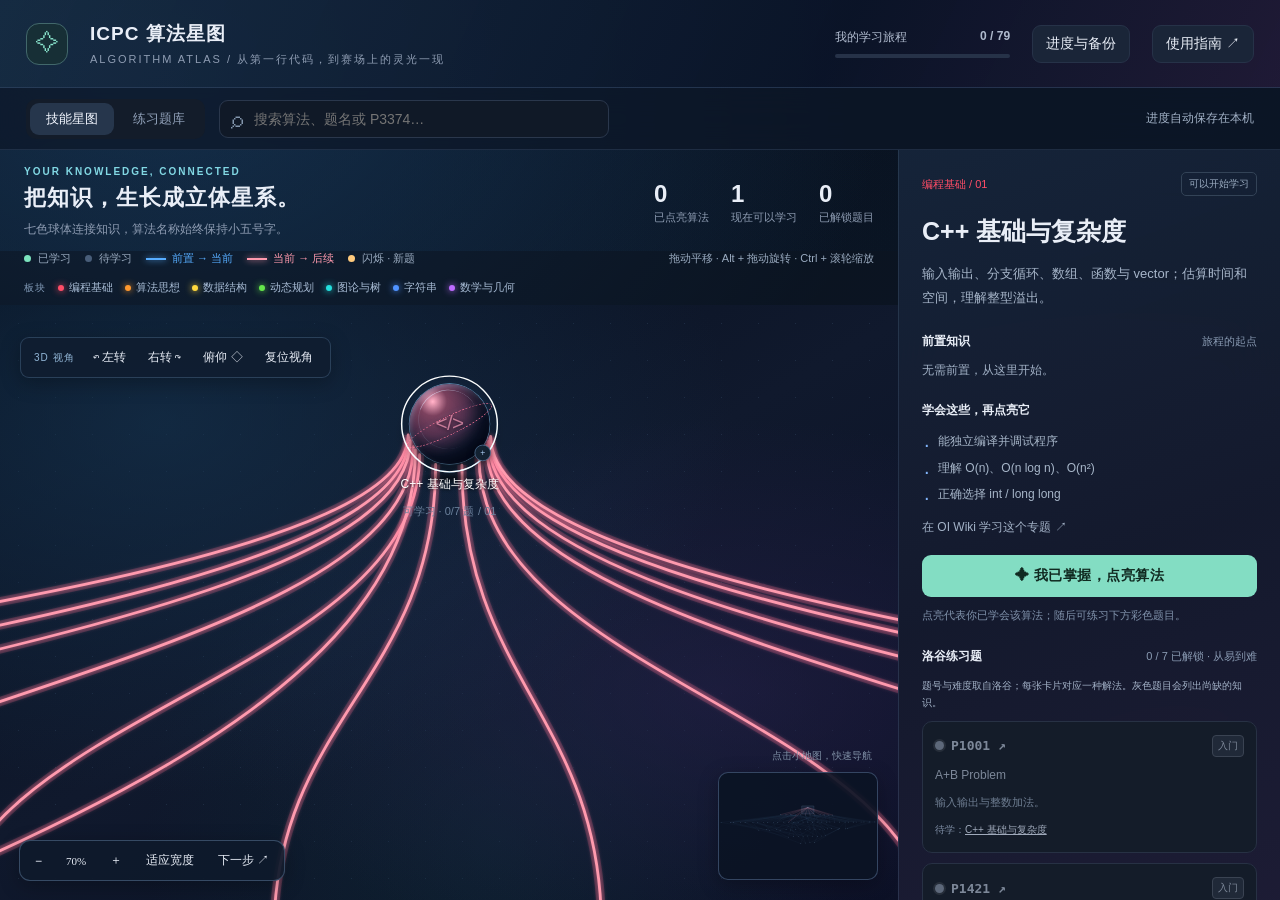
==== index.html @ a0f71e74 "Rename Index.html to index.html" ====
<!doctype html><html lang="zh-CN"><head><meta charset="UTF-8"><meta name="viewport" content="width=device-width,initial-scale=1"><title>ICPC 算法星图</title>
<style>
:root{color-scheme:dark;--bg:#0b101b;--panel:#121a28;--edge:#263248;--text:#e9eef7;--muted:#8e9cb2;--font:'Microsoft YaHei UI','Microsoft YaHei','Segoe UI',sans-serif}*{box-sizing:border-box}body{margin:0;background:var(--bg);color:var(--text);font:14px var(--font);height:100vh;overflow:hidden}button,input,select{font:inherit}button,a,input,select{outline-offset:4px}button{cursor:pointer;color:inherit;border:1px solid var(--edge);background:#1a2538;border-radius:9px;padding:9px 13px;transition:background .15s}button:disabled{cursor:not-allowed;opacity:.45}button:hover:not(:disabled){background:#25354d}a{color:#9cc5ff;text-decoration:none}a:hover{text-decoration:underline}header{height:88px;padding:19px 26px;display:flex;align-items:center;gap:22px;border-bottom:1px solid var(--edge);background:linear-gradient(100deg,#131f31,#0e1624 70%)}.logo{width:42px;height:42px;display:grid;place-items:center;border:1px solid #42686b;border-radius:13px;background:#172f36;color:#8ae6ce;font-size:23px}.brand h1{font-size:19px;font-weight:650;margin:0 0 5px;letter-spacing:1px}.brand p{font-size:11px;color:var(--muted);margin:0;letter-spacing:2px}.spacer{flex:1}.progress-head{width:175px;font-size:12px;color:#b0bbce}.progress-line{height:4px;border-radius:4px;background:#263248;margin-top:8px;overflow:hidden}.progress-line span{display:block;height:100%;background:linear-gradient(90deg,#78b8ff,#76e1bd);transition:width .3s}.toolbar{height:62px;display:flex;gap:14px;align-items:center;padding:10px 26px;border-bottom:1px solid var(--edge)}.tabs{display:flex;background:#131c2a;padding:4px;border-radius:10px;gap:3px}.tab{padding:7px 16px;border:0;background:transparent;font-size:13px;color:#90a0b8}.tab.active{background:#26364c;color:#f3f7ff}.search-wrap{position:relative;flex:1;max-width:390px}.search{width:100%;background:#101927;border:1px solid #2a374c;color:var(--text);padding:10px 14px 10px 34px;border-radius:9px}.search-wrap:before{content:'⌕';position:absolute;left:12px;top:5px;color:#8396ad;font-size:24px}.search-results{position:absolute;left:0;top:44px;right:0;background:#172235;border:1px solid #35465e;border-radius:9px;z-index:30;box-shadow:0 12px 30px #0008;max-height:400px;overflow:auto}.search-results button{display:block;text-align:left;width:100%;background:none;border:0;border-radius:0;border-bottom:1px solid #2a3648}.search-results small{display:block;color:#98a9bf;margin-top:3px}.quiet{color:#a3b2c7;font-size:12px}.notice-btn{border-color:#795c2c;color:#f3cb7f;background:#312a1b}.shell{height:calc(100vh - 150px);display:grid;grid-template-columns:minmax(0,1fr) 382px}.workspace{min-width:0;position:relative;display:flex;flex-direction:column;overflow:hidden}.map-intro{padding:20px 24px 15px;display:flex;gap:16px;align-items:center}.eyebrow{font-size:10px;letter-spacing:2px;color:#73cfb8;font-weight:700}.map-intro h2{font-size:22px;font-weight:600;margin:6px 0}.map-intro p{margin:0;color:var(--muted);font-size:12px;line-height:1.7}.stats{display:flex;gap:22px;margin-left:auto;white-space:nowrap}.stat strong{font:600 24px 'Segoe UI',sans-serif;display:block}.stat span{font-size:11px;color:var(--muted)}.legend{display:flex;gap:18px;font-size:11px;color:#9aabc0;align-items:center;padding:0 24px 14px;flex-wrap:wrap}.dot{display:inline-block;width:7px;height:7px;border-radius:50%;margin-right:7px;background:#66738a}.map-viewport{flex:1;overflow:auto;position:relative;scroll-behavior:auto;overscroll-behavior:contain;background-color:#0d1421;background-image:radial-gradient(#45597555 1px,transparent 1px);background-size:22px 22px;cursor:grab;scrollbar-color:#35465d #101724}.map-viewport.dragging{cursor:grabbing;user-select:none}.map-space{position:relative}.map-content{position:absolute;left:0;top:0;transform-origin:0 0}.lanes{position:absolute;top:0;left:0;right:0;pointer-events:none}.lane-head{position:absolute;top:20px;border-top:2px solid;padding-top:11px;width:216px}.lane-head b{font-weight:500;font-size:13px}.lane-head span{font:11px 'Segoe UI';opacity:.6;float:right}.edges{position:absolute;left:0;top:0;overflow:visible}.edge{fill:none;stroke:#2b3b50;stroke-width:1.4;opacity:.64}.edge.lit{stroke:#6ba393;opacity:.58}.edge.focus{stroke:#b3cdf0;opacity:1;stroke-width:2.3}.node{position:absolute;width:218px;height:88px;padding:13px 14px;display:flex;flex-direction:column;justify-content:space-between;text-align:left;border:1px solid #293448;border-radius:12px;background:linear-gradient(120deg,#17202e,#111a27);box-shadow:0 4px 16px #0002;cursor:pointer;color:#758196;transition:border-color .2s,background .2s,box-shadow .2s}.node:hover{background:#1c293b;border-color:#7d8ca5}.node.available{border-color:#46626d;border-style:dashed;color:#bac6d6}.node.learned{color:#edf7f5;border-color:var(--node-color);background:linear-gradient(120deg,color-mix(in srgb,var(--node-color) 17%,#131d2a),#141e2d);box-shadow:0 0 18px color-mix(in srgb,var(--node-color) 10%,transparent)}.node.selected{outline:2px solid #c0d9ff;outline-offset:4px}.node-top{display:flex;gap:8px;align-items:center}.node-name{font-size:14px;font-weight:600;overflow:hidden;text-overflow:ellipsis;white-space:nowrap}.node-mark{width:17px;height:17px;border-radius:50%;border:1px solid #4b596c;font-size:10px;display:inline-grid;place-items:center;flex-shrink:0}.learned .node-mark{color:#0a1918;background:var(--node-color);border-color:transparent}.node-bottom{display:flex;align-items:center;justify-content:space-between;font-size:10px;color:#8392a8}.node.learned .node-bottom{color:#bbd0d3}.new-badge{color:#ffda92;font-weight:600}.blink{animation:nodepulse 1.45s ease-in-out infinite}@keyframes nodepulse{0%,100%{box-shadow:0 0 0 2px #ffc87255,0 0 15px #ffc87222;border-color:#c99a4f}50%{box-shadow:0 0 0 5px #ffc87288,0 0 35px #ffc87266;border-color:#ffe3ac}}.map-controls{position:absolute;bottom:19px;left:19px;display:flex;gap:4px;align-items:center;border:1px solid #334358;background:#152031ee;border-radius:11px;padding:5px;z-index:5;box-shadow:0 5px 20px #0004}.map-controls button{padding:6px 10px;border:0;background:transparent}.map-controls span{min-width:40px;font:11px 'Segoe UI';text-align:center}.minimap{position:absolute;bottom:20px;right:20px;border:1px solid #334358;border-radius:10px;background:#111b2bf2;width:136px;height:178px;z-index:4;box-shadow:0 5px 20px #0004;cursor:pointer}.minimap-label{position:absolute;right:26px;bottom:202px;color:#8091a7;font-size:10px;pointer-events:none}.detail{background:#121a28;border-left:1px solid #2a374b;overflow:auto;padding:22px 23px 35px;scrollbar-color:#35465d #121a28}.detail-category{font-size:11px;display:flex;align-items:center;justify-content:space-between;color:#a7b6cc}.status-label{font-size:10px;border:1px solid #334357;border-radius:5px;padding:4px 7px;color:#9aacc1}.status-label.on{color:#8ce7c4;border-color:#336757;background:#1c352e}.detail h2{font-size:25px;line-height:1.4;margin:18px 0 10px;font-weight:600}.detail-desc{font-size:13px;line-height:1.85;color:#a7b6ca}.section-label{margin:23px 0 12px;font-size:12px;font-weight:600;display:flex;justify-content:space-between;align-items:center}.section-label span{font-weight:400;color:#8a9bb3;font-size:11px}.chips{display:flex;flex-wrap:wrap;gap:6px}.chip{padding:6px 9px;font-size:11px;border-radius:6px;background:#1a2536;border-color:#354359;color:#91a1b6}.chip.done{border-color:#3b6a5a;background:#19362e;color:#87d6b8}.chip:hover{border-color:#83b4f0}.goals{padding:0;list-style:none;color:#a7b6c9;font-size:12px;line-height:1.8}.goals li{position:relative;padding-left:16px;margin:5px 0}.goals li:before{content:'·';color:#81b5fb;position:absolute;left:2px;font-size:20px;top:-5px}.learn-btn{display:block;width:100%;padding:12px;background:#83ddc3;color:#102920;border:0;font-weight:700;letter-spacing:.5px}.learn-btn:hover:not(:disabled){background:#a1ecd7}.learn-btn.learned-btn{background:#1e3633;color:#94ddc7;border:1px solid #376657}.learn-btn:disabled{background:#293447;color:#9cacc0;opacity:.85}.hint{font-size:11px;color:#8193ac;line-height:1.7;margin-top:9px}.problem-card{border:1px solid #2c394e;border-radius:10px;background:#152030;margin:10px 0;padding:13px 12px}.problem-card.locked{background:#141c29;border-color:#273144}.problem-top{display:flex;align-items:center;gap:7px}.difficulty-dot{width:9px;height:9px;border-radius:50%;flex-shrink:0;background:var(--difficulty);box-shadow:0 0 0 2px #ffffff14}.pid{font:600 13px Consolas,monospace;color:var(--difficulty)}.difficulty-tag{font-size:10px;margin-left:auto;color:var(--difficulty);border:1px solid color-mix(in srgb,var(--difficulty) 36%,transparent);border-radius:4px;padding:3px 5px;background:color-mix(in srgb,var(--difficulty) 10%,transparent)}.black-level .difficulty-tag{background:#f0f0f0;color:#111;border-color:#fff}.black-level .pid,.black-level .problem-title{color:#e8e8ee}.black-level .difficulty-dot{border:1px solid #ddd}.problem-title{display:block;font-size:12px;line-height:1.6;color:var(--difficulty);margin:9px 0 8px}.problem-note{font-size:11px;line-height:1.75;color:#94a6bd;margin:7px 0 9px}.problem-card.locked .pid,.problem-card.locked .problem-title,.problem-card.locked .difficulty-tag{color:#7d8899}.problem-card.locked .difficulty-dot{background:#5d687a;border:0}.problem-card.locked .difficulty-tag{background:#202938;border-color:#3a4352}.problem-card.locked .problem-note{color:#6e7d91}.problem-footer{display:flex;gap:7px;align-items:center;justify-content:space-between;font-size:10px;color:#80cdb1}.problem-footer button{padding:5px 8px;font-size:10px}.problem-footer .mark-done{color:#8bd5b7;border-color:#386553;background:#19372e}.missing{font-size:10px;color:#7c8ba2;line-height:1.8}.missing button{padding:0;border:0;background:none;font-size:10px;color:#a0aabb;text-decoration:underline}.footnote{border-top:1px solid #2a374a;padding-top:15px;color:#75879f;font-size:10px;line-height:1.8;margin-top:20px}.footnote a{color:#91b6dc}.practice{display:none;overflow:auto;padding:24px;flex:1}.practice.active{display:block}.practice h2{font-weight:600;font-size:22px;margin:0 0 8px}.filter-row{display:flex;gap:8px;margin:20px 0 14px;align-items:center;flex-wrap:wrap}.filter-row select{background:#182336;color:#b7c4d7;border:1px solid #324259;padding:8px;border-radius:8px;font-size:12px}.exercise-row{display:grid;grid-template-columns:75px minmax(140px,1fr) 110px 100px 75px;gap:12px;align-items:center;padding:14px;border:1px solid #26344b;border-radius:9px;margin:8px 0;background:#131e2f;font-size:12px}.exercise-row.locked{opacity:.5}.exercise-row .row-name{line-height:1.5}.exercise-row .row-name small{display:block;color:#8094b1;font-size:10px;margin-top:4px}.exercise-row button{padding:6px;font-size:11px}.empty{padding:30px;color:#8c9db4;text-align:center;line-height:1.8}.toast{position:fixed;bottom:25px;left:50%;transform:translateX(-50%);background:#243b38;border:1px solid #527e6d;color:#dcf9ea;padding:13px 22px;border-radius:12px;box-shadow:0 6px 30px #0006;z-index:80;max-width:80%;font-size:13px}.toast[hidden]{display:none}dialog{width:500px;max-width:90vw;background:#172234;border:1px solid #3b4c63;border-radius:16px;color:#e5edf7;padding:28px;box-shadow:0 30px 100px #000a}dialog::backdrop{background:#060b13b8;backdrop-filter:blur(3px)}dialog h3{margin:0 0 14px;font-size:20px}dialog p{line-height:1.85;color:#adbed1;font-size:13px}.dialog-actions{display:flex;gap:10px;justify-content:flex-end;margin-top:22px}.danger{background:#5a2c38;border-color:#914e5b}.help-list{font-size:13px;line-height:1.9;color:#a8bbd0;padding-left:19px}.backup-menu{display:flex;gap:9px;margin-top:15px}#saveStatus{max-width:200px;text-overflow:ellipsis;white-space:nowrap;overflow:hidden}::-webkit-scrollbar{width:9px;height:9px}::-webkit-scrollbar-thumb{background:#334259;border:2px solid #111a29;border-radius:8px}::-webkit-scrollbar-track{background:#111a29}@media(max-width:1100px){.shell{grid-template-columns:minmax(0,1fr) 340px}.detail{padding:20px 18px}.progress-head{display:none}.map-intro .stats{gap:12px}.stat strong{font-size:20px}header{padding:17px 20px}.brand p{font-size:9px}.toolbar{padding:10px 20px;gap:8px}.exercise-row{grid-template-columns:65px minmax(120px,1fr) 80px;gap:8px}.exercise-row>.row-category,.exercise-row>.row-difficulty{display:none}}@media(max-width:760px){.shell{grid-template-columns:minmax(0,1fr)}.detail{position:absolute;right:0;top:150px;bottom:0;width:340px;max-width:92vw;z-index:15;box-shadow:-15px 0 40px #0006}.detail.mobile-hidden{display:none}.mobile-close{display:block!important}.brand h1{font-size:16px}.brand p{display:none}.toolbar{gap:8px;padding:8px 12px}.tab{padding:7px 9px}.toolbar>.quiet{display:none}header{gap:12px;height:88px;padding:15px}.map-intro{padding:16px}.map-intro .stats{display:none}.search-wrap{min-width:90px}.help-top{display:none}.backup-top{font-size:11px;padding:8px}.legend{padding-left:16px}.minimap{width:100px;height:145px}.minimap-label{bottom:169px}.notice-btn{font-size:11px;padding:8px}.map-intro h2{font-size:20px}}@media(prefers-reduced-motion:reduce){.blink{animation:none;outline:3px solid #ffc872;box-shadow:0 0 22px #ffc87266}.progress-line span{transition:none}}

/* Spatial tree: perspective-projected spheres and illuminated directional branches. */
body{background:radial-gradient(ellipse at 12% 8%,#153251 0,transparent 46%),radial-gradient(ellipse at 92% 88%,#241b44 0,transparent 48%),linear-gradient(145deg,#070b17,#0a1524 52%,#080e1d)}
header{background:linear-gradient(115deg,#162b42dc,#0a1428ed 65%,#211a37e6);border-color:#33466599}
.toolbar{background:#0d1727b8;border-color:#34466177;backdrop-filter:blur(18px)}
.map-intro{background:linear-gradient(105deg,#11263b66,#171d3600);position:relative;z-index:2}.detail{background:linear-gradient(160deg,#17263be8,#141a2def 55%,#1d1c34f2);backdrop-filter:blur(24px);border-color:#4a638255}.map-intro h2{letter-spacing:1px}.legend{background:#0c152180}
.map-viewport{background-color:#080f1d;background-image:radial-gradient(ellipse at 18% 20%,#17375499 0,transparent 55%),radial-gradient(ellipse at 80% 65%,#29214d88 0,transparent 50%),radial-gradient(ellipse at 55% 90%,#103a4355 0,transparent 50%),linear-gradient(150deg,#07101f,#10192d 48%,#090f22);background-size:auto;isolation:isolate}
.map-viewport:before{content:'';position:sticky;display:block;top:0;left:0;width:100%;height:100%;margin-bottom:calc(-1 * var(--view-height,600px));background-image:radial-gradient(#86b8e327 .8px,transparent 1px),linear-gradient(#7aa9dc07 1px,transparent 1px),linear-gradient(90deg,#7aa9dc07 1px,transparent 1px);background-size:37px 37px,148px 148px,148px 148px;pointer-events:none;z-index:-1}
.map-space{z-index:1}.lanes{display:none}.edge{stroke:#708eae;stroke-width:2;opacity:.52;stroke-linecap:round;stroke-linejoin:round}.edge.lit{stroke:#8bbfb7;opacity:.78;stroke-width:2.3}.edge.subdued{opacity:.21;stroke-width:1.8}.edge.incoming{stroke:#4ba8ff;opacity:1;stroke-width:4;filter:url(#lineGlowBlue)}.edge.outgoing{stroke:#ff9aae;opacity:1;stroke-width:4;filter:url(#lineGlowRed)}.branch-glow{fill:none;stroke-width:13;opacity:.2;pointer-events:none}.branch-glow.incoming{stroke:#2692ff}.branch-glow.outgoing{stroke:#ff6b8d}.edge-layer{pointer-events:none}.edges{pointer-events:none}
.node{width:228px;height:184px;padding:0;display:block;border:0!important;background:transparent!important;box-shadow:none!important;transform-origin:114px 56px;isolation:isolate;color:#8394ad}.node:hover{background:transparent}.node-top{display:flex;flex-direction:column;gap:10px;position:relative}.node-core{display:flex;position:relative;align-items:center;justify-content:center;width:112px;height:112px;border-radius:50%;background:radial-gradient(circle at 29% 22%,#768ca9b3 0,#3b536b99 15%,#243750 38%,#111e34 65%,#060d1c 86%,#060b16 100%);box-shadow:inset -13px -16px 25px #020511d9,inset 2px 3px 7px #b9d9ff48,0 14px 21px #0007,0 0 0 1px #7294b451;transition:filter .2s,box-shadow .2s}
.node-core:before{content:'';position:absolute;inset:8px 16px 21px 12px;border-top:1px solid #d0e8ff66;border-left:1px solid #b1d3ef20;border-radius:50%;transform:rotate(-25deg);pointer-events:none}.node-core:after{content:'';position:absolute;left:-10px;right:-10px;top:45px;height:24px;border:1px solid #80a9cf3d;border-radius:50%;transform:rotate(-26deg);box-shadow:0 0 10px #72b5ed0d;pointer-events:none}.orb-symbol{font:400 29px 'Segoe UI',Consolas,sans-serif;letter-spacing:-1px;color:#9eafc787;text-shadow:0 2px 5px #030713;transform:translateY(-2px)}.orb-floor{position:absolute;width:90px;height:17px;left:69px;top:123px;border-radius:50%;background:radial-gradient(ellipse,#0008,transparent 70%);z-index:-1;pointer-events:none}.node-name{font-size:16px;font-weight:550;max-width:226px;white-space:normal;overflow:visible;text-overflow:clip;line-height:1.45;color:#8fa1ba;text-align:center;text-shadow:0 2px 7px #000;display:block;letter-spacing:.5px;background:#0b15276b;border-radius:7px;padding:2px 8px}.node-bottom{display:flex;gap:4px;justify-content:center;font-size:10px;line-height:1.6;color:#6b819c;white-space:nowrap;position:relative;margin-top:4px}.node-mark{position:absolute;right:-2px;bottom:4px;width:23px;height:23px;font-size:12px;color:#8ba6c5;background:#101c2a;border:1px solid #476584;box-shadow:0 3px 10px #0008}.node.available .node-core{box-shadow:inset -13px -16px 25px #020511d9,inset 2px 3px 7px #b9d9ff48,0 14px 21px #0007,0 0 0 1px #79b2dbb3,0 0 20px #72b5ed15}.node.available .node-core:after{border-color:#8bbbe98c;border-style:dashed}.node.available .node-name{color:#c2d6eb}.node.available .orb-symbol{color:#a7c4e2c7}
.node.learned .node-core{background:radial-gradient(circle at 30% 23%,#f3fbff 0,color-mix(in srgb,var(--node-color) 60%,white) 7%,var(--node-color) 24%,color-mix(in srgb,var(--node-color) 50%,#0c2035) 52%,#0b162b 87%);box-shadow:inset -12px -15px 24px #01061799,inset 2px 2px 5px #ffffff70,0 16px 25px #0007,0 0 0 1px color-mix(in srgb,var(--node-color) 80%,white),0 0 32px color-mix(in srgb,var(--node-color) 32%,transparent)}.node.learned .orb-symbol{color:#fff;text-shadow:0 1px 6px #112b55a6}.node.learned .node-name{color:#e1edf9}.node.learned .node-core:after{border-color:color-mix(in srgb,var(--node-color) 65%,white);box-shadow:0 0 14px color-mix(in srgb,var(--node-color) 30%,transparent)}.node.learned .node-mark{background:var(--node-color);color:#07101b;border-color:#c6e9e5}.node.learned .node-bottom{color:#9bb7d2}.node.selected{outline:0}.node.selected .node-core{outline:2px solid #d4edff;outline-offset:10px;filter:brightness(1.2)}.node.selected .node-name{color:#fff;background:#29435ba3;border:1px solid #80b7e755}.node:hover .node-core{filter:brightness(1.25)}.node.blink{animation:none}.node.blink .node-core{animation:orbpulse 1.5s ease-in-out infinite}.new-badge{margin-left:3px;color:#ffe1a0;padding:0 5px;background:#4b351c9c;border-radius:4px}.node.sequence-no{font-size:10px}.minimap{background:#0b1424eb;border-color:#58739988}.map-controls{background:#0e1a2bee;border-color:#526b8b99;flex-wrap:wrap;max-width:calc(100% - 185px)}.orbit-controls{position:absolute;top:152px;left:20px;z-index:5;display:flex;align-items:center;gap:4px;padding:5px 8px;border:1px solid #54739666;border-radius:9px;background:#101d30e6;box-shadow:0 5px 20px #0004}.orbit-controls button{font-size:12px;padding:6px 9px;background:none;border:0}.orbit-controls span{font-size:10px;letter-spacing:1px;color:#91b5d5;padding:0 5px}.dimension-hint{color:#9fc4e4;font-size:10px}.branch-key{display:inline-block;width:20px;height:2px;vertical-align:middle;margin-right:6px;box-shadow:0 0 6px currentColor;background:currentColor}.legend{gap:14px}.map-intro .eyebrow{color:#82d8e4}.map-intro p{max-width:450px}.map-intro{padding-top:16px;padding-bottom:12px}.orbit-controls{top:160px}.map-controls button{font-size:12px}.map-controls span{font-size:11px}
@keyframes orbpulse{0%,100%{filter:brightness(1);outline:2px solid #ffc67088;outline-offset:8px}50%{filter:brightness(1.3);outline:3px solid #ffe5ad;outline-offset:13px;box-shadow:0 0 50px #ffc67099,inset -12px -15px 24px #01061799}}
@media(max-width:1100px){.map-intro .stats{display:none}.orbit-controls{top:177px}.legend{gap:10px}.map-intro p{font-size:11px}.map-intro h2{font-size:21px}}
@media(max-width:760px){.orbit-controls{top:176px;left:12px}.orbit-controls span{display:none}.map-controls{max-width:calc(100% - 125px);left:10px;bottom:14px;gap:0}.map-controls button{padding:6px}.map-intro h2{font-size:19px}.legend>span:last-child{display:none}.legend{padding-bottom:12px}.minimap-label{right:25px}}
@media(prefers-reduced-motion:reduce){.node.blink .node-core{animation:none;outline:3px solid #ffd28a;outline-offset:9px}.edge.incoming,.edge.outgoing{filter:none}}


.node-name{font-size:18px}.node-bottom{font-size:12px}.minimap{width:160px;height:108px;bottom:20px}.minimap-label{bottom:137px}.map-viewport:before{display:none}.map-viewport{background-image:radial-gradient(ellipse at 18% 20%,#17375499 0,transparent 55%),radial-gradient(ellipse at 80% 65%,#29214d88 0,transparent 50%),radial-gradient(ellipse at 55% 90%,#103a4355 0,transparent 50%),radial-gradient(#86b8e321 .8px,transparent 1px),linear-gradient(150deg,#07101f,#10192d 48%,#090f22);background-size:auto,auto,auto,37px 37px,auto}@media(max-width:760px){.minimap{width:100px;height:90px}.minimap-label{bottom:119px}.node-name{font-size:18px}}

/* Labels keep a screen-space size of Chinese No.4 / 9pt (18.6667 CSS px). */
.node-name{position:absolute;left:50%;top:124px;width:max-content;max-width:270px;min-width:72px;font-size:9pt!important;line-height:1.5;font-weight:500;letter-spacing:0;transform:translateX(-50%) scale(var(--label-inverse,1));transform-origin:50% 0;white-space:normal;overflow-wrap:anywhere;word-break:normal;padding:2px 8px;background:#0a1528d9;border:1px solid #6a8aad26;border-radius:7px;color:#b2c2d7;text-shadow:0 1px 4px #000;pointer-events:auto;backdrop-filter:blur(5px)}
.node-bottom{position:absolute;left:50%;top:160px;width:max-content;font-size:11px;transform:translateX(-50%) scale(var(--label-inverse,1));transform-origin:50% 0;white-space:nowrap;margin:0;padding:1px 5px;border-radius:4px;background:#0a1528b0}.node.learned .node-name{color:#f2f7fd;border-color:color-mix(in srgb,var(--node-color) 40%,transparent)}.node.selected .node-name{background:#18304bee;border-color:#9ad1ff99}.node-core{background:radial-gradient(circle at 29% 22%,color-mix(in srgb,var(--node-color) 44%,#c0d0dd) 0,color-mix(in srgb,var(--node-color) 33%,#1c2b42) 17%,color-mix(in srgb,var(--node-color) 22%,#142039) 39%,#111a2d 65%,#060c19 94%);box-shadow:inset -13px -16px 25px #020511d9,inset 2px 3px 7px #b9d9ff48,0 14px 21px #0007,0 0 0 1px color-mix(in srgb,var(--node-color) 52%,#3a4d68)}.node-core:after{border-color:color-mix(in srgb,var(--node-color) 46%,#47688b66)}.node:not(.learned) .orb-symbol{color:color-mix(in srgb,var(--node-color) 50%,#b6c7dc);opacity:.62}.node.available .node-core:after{border-color:color-mix(in srgb,var(--node-color) 75%,#8bbbe9)}.category-palette{display:flex;align-items:center;gap:12px;flex-wrap:wrap;padding:0 24px 10px;font-size:11px;color:#a9bdd6;background:#0c152180}.category-palette span{white-space:nowrap}.category-palette .dot{box-shadow:0 0 7px currentColor;width:6px;height:6px;margin-right:5px}.category-palette .palette-title{font-size:10px;color:#829bb8;letter-spacing:1px}.orbit-controls{top:187px}@media(max-width:1100px){.orbit-controls{top:204px}.category-palette{gap:9px;padding-left:24px}}@media(max-width:760px){.orbit-controls{top:222px}.category-palette{gap:8px;padding-left:16px;font-size:10px}}


.node-top{position:absolute;left:0;top:0;width:228px;height:112px}.node-name{z-index:2}.node-bottom{z-index:1}

/* Small No.5 (9pt), plain labels without a backing panel. */
.node .node-name,.node.learned .node-name,.node.selected .node-name{font-size:9pt!important;background:transparent!important;border:0!important;box-shadow:none!important;backdrop-filter:none!important;border-radius:0;text-shadow:0 1px 3px #000b;padding:2px 0}.node .node-bottom{background:transparent!important;border:0!important;box-shadow:none!important;backdrop-filter:none!important}
</style></head><body>
<header><div class="logo" aria-hidden="true">✧</div><div class="brand"><h1>ICPC 算法星图</h1><p>ALGORITHM ATLAS / 从第一行代码，到赛场上的灵光一现</p></div><div class="spacer"></div><div class="progress-head"><div style="display:flex;justify-content:space-between"><span>我的学习旅程</span><b id="progressText">0 / 0</b></div><div class="progress-line"><span id="progressBar"></span></div></div><button class="backup-top" id="backupBtn">进度与备份</button><button class="help-top" id="helpBtn">使用指南 ↗</button></header>
<div class="toolbar"><div class="tabs"><button class="tab active" data-view="tree">技能星图</button><button class="tab" data-view="practice">练习题库</button></div><div class="search-wrap"><input class="search" id="search" placeholder="搜索算法、题名或 P3374…" autocomplete="off" aria-label="搜索算法或题目"><div class="search-results" id="searchResults" hidden></div></div><div class="spacer"></div><span class="quiet" id="saveStatus">进度自动保存在本机</span><button class="notice-btn" id="noticesBtn" hidden>新解锁</button></div>
<main class="shell"><section class="workspace"><div class="map-intro" id="mapIntro"><div><div class="eyebrow">YOUR KNOWLEDGE, CONNECTED</div><h2>把知识，生长成立体星系。</h2><p>七色球体连接知识，算法名称始终保持小五号字。</p></div><div class="stats"><div class="stat"><strong id="learnedCount">0</strong><span>已点亮算法</span></div><div class="stat"><strong id="availableCount">0</strong><span>现在可以学习</span></div><div class="stat"><strong id="problemCount">0</strong><span>已解锁题目</span></div></div></div><div class="legend" id="mapLegend"><span><i class="dot" style="background:#7ce3bd"></i>已学习</span><span><i class="dot" style="background:#485d79"></i>待学习</span><span style="color:#57adff"><i class="branch-key"></i>前置 → 当前</span><span style="color:#ff9aae"><i class="branch-key"></i>当前 → 后续</span><span><i class="dot" style="background:#ffca7d"></i>闪烁 · 新题</span><span style="margin-left:auto">拖动平移 · Alt + 拖动旋转 · Ctrl + 滚轮缩放</span></div><div class="category-palette" id="categoryPalette" aria-label="算法板块配色"></div><div class="map-viewport" id="viewport"><div class="map-space" id="mapSpace"><div class="map-content" id="mapContent"><svg class="edges" id="edges" aria-hidden="true"></svg><div class="lanes" id="lanes"></div><div id="nodes"></div></div></div></div><div class="map-controls" id="mapControls"><button id="zoomOut" aria-label="缩小">−</button><span id="zoomLabel">75%</span><button id="zoomIn" aria-label="放大">＋</button><button id="fitBtn">适应宽度</button><button id="nextBtn">下一步 ↗</button></div><div class="orbit-controls" id="orbitControls"><span>3D 视角</span><button id="rotateLeft" aria-label="向左旋转">↶ 左转</button><button id="rotateRight" aria-label="向右旋转">右转 ↷</button><button id="tiltView" aria-label="切换俯仰角度">俯仰 ◇</button><button id="reset3D">复位视角</button></div><svg class="minimap" id="minimap" aria-label="技能树导航小地图"></svg><span class="minimap-label" id="miniLabel">点击小地图，快速导航</span><div class="practice" id="practice"><div class="eyebrow">PRACTICE, WITH PURPOSE</div><h2>每一道题，都在合适的时候出现。</h2><p class="quiet">按洛谷官方难度从易到难排列；同题有多种学习路线时，任一路线满足即可解锁。</p><div class="filter-row"><select id="practiceStatus" aria-label="题目状态"><option value="ready">可做且未完成</option><option value="all">全部题目</option><option value="locked">尚未解锁</option><option value="done">已完成</option></select><select id="practiceCategory" aria-label="算法方向"><option value="all">全部方向</option></select><select id="practiceDifficulty" aria-label="题目难度"><option value="all">全部难度</option></select><span class="quiet" id="practiceCount"></span></div><div id="practiceRows"></div></div></section><aside class="detail" id="detail" aria-live="polite"></aside></main>
<div class="toast" id="toast" hidden role="status"></div><dialog id="dialog"><div id="dialogContent"></div></dialog><input type="file" id="importFile" accept="application/json,.json" hidden><script id="atlas-data" type="application/json">{"version":1,"checkedAt":"2026-11-18","categories":[{"id":"basic","name":"编程基础","color":"#ff4d67","num":"01"},{"id":"method","name":"算法思想","color":"#ff982e","num":"02"},{"id":"ds","name":"数据结构","color":"#ffd83d","num":"03"},{"id":"dp","name":"动态规划","color":"#65e84b","num":"04"},{"id":"graph","name":"图论与树","color":"#23dfde","num":"05"},{"id":"string","name":"字符串","color":"#4f92ff","num":"06"},{"id":"math","name":"数学与几何","color":"#bd6bff","num":"07"}],"nodes":[{"id":"base","name":"C++ 基础与复杂度","cat":"basic","deps":[],"desc":"输入输出、分支循环、数组、函数与 vector；估算时间和空间，理解整型溢出。","goals":["能独立编译并调试程序","理解 O(n)、O(n log n)、O(n²)","正确选择 int / long long"],"wiki":"lang/","order":1},{"id":"sim","name":"模拟与枚举","cat":"basic","deps":["base"],"desc":"按题意逐步模拟，枚举有限状态；先保证不重不漏，再压缩枚举范围。","goals":["写出状态与边界","分析枚举规模","学会构造小数据检验"],"wiki":"basic/simulate/","order":2},{"id":"sort","name":"排序与离散化","cat":"method","deps":["base"],"desc":"使用排序把无序问题变成有序问题，用离散化保留大小关系、压缩值域。","goals":["掌握 sort 和比较器","学会去重与离散化","理解稳定性"],"wiki":"basic/sort-intro/","order":3},{"id":"prefix","name":"前缀和","cat":"method","deps":["base"],"desc":"预处理累计量，把区间求和转化为两个前缀的差；扩展到二维。","goals":["掌握一维与二维前缀和","写对闭区间边界","使用 long long"],"wiki":"basic/prefix-sum/","order":4},{"id":"diff","name":"差分","cat":"method","deps":["prefix"],"desc":"把区间修改变成边界修改，最后用前缀和还原原数组。","goals":["处理一维区间加","理解二维差分四角","区分修改和查询的时机"],"wiki":"basic/prefix-sum/","order":5},{"id":"binary","name":"二分查找与答案","cat":"method","deps":["sort"],"desc":"在单调序列或单调答案空间中缩小范围，寻找第一个满足条件的位置。","goals":["会用 lower_bound / upper_bound","证明判定单调性","正确处理边界"],"wiki":"basic/binary/","order":6},{"id":"two","name":"双指针与滑动窗口","cat":"method","deps":["sort"],"desc":"维护两个只向前移动的指针，利用区间性质降低枚举复杂度。","goals":["维护频率与窗口不变量","判断窗口是否单调","区分定长和变长窗口"],"wiki":"basic/two-pointers/","order":7},{"id":"greedy","name":"贪心","cat":"method","deps":["sort"],"desc":"每一步作局部选择，用交换论证或反证证明最终最优。","goals":["先写出贪心规则再证明","掌握排序型贪心","警惕看似合理的局部决策"],"wiki":"basic/greedy/","order":8},{"id":"recur","name":"递归与回溯基础","cat":"basic","deps":["base"],"desc":"用规模更小的同类问题描述原问题；理解递归出口、调用栈和状态恢复。","goals":["明确参数和出口","理解递归树","学习保存与恢复现场"],"wiki":"basic/recursion/","order":9},{"id":"divide","name":"分治与归并","cat":"method","deps":["recur","sort"],"desc":"把问题分成子问题，递归处理后合并；归并中维护跨区间的贡献。","goals":["写出划分与合并过程","掌握归并排序","分析递归复杂度"],"wiki":"basic/divide-and-conquer/","order":10},{"id":"bit","name":"位运算","cat":"basic","deps":["base"],"desc":"掌握与、或、异或、移位和二进制掩码，为状态压缩与数据结构打基础。","goals":["理解异或抵消","正确使用 unsigned 和移位","会取 lowbit"],"wiki":"math/bit/","order":11},{"id":"stack","name":"栈","cat":"ds","deps":["base"],"desc":"使用后进先出的结构处理括号、表达式和需要回退的过程。","goals":["理解栈顶与空栈","能计算后缀表达式","处理括号匹配"],"wiki":"ds/stack/","order":12},{"id":"queue","name":"队列","cat":"ds","deps":["base"],"desc":"使用先进先出的结构维护等待处理的元素，掌握双端队列的基本接口。","goals":["使用 queue / deque","维护入队出队条件","掌握计数数组"],"wiki":"ds/queue/","order":13},{"id":"heap","name":"堆与优先队列","cat":"ds","deps":["sort"],"desc":"动态维护集合中的最小值或最大值，支持插入与取出最值。","goals":["使用 priority_queue","区分大根堆和小根堆","理解 O(log n) 更新"],"wiki":"ds/heap/","order":14},{"id":"mono","name":"单调栈与单调队列","cat":"ds","deps":["stack","queue"],"desc":"维护具有单调性的候选元素，淘汰永远不会更优的选择。","goals":["维护下标与有效区间","区分栈和队列","说明每个元素至多进出一次"],"wiki":"ds/monotonous-stack/","order":15},{"id":"dsu","name":"并查集","cat":"ds","deps":["recur"],"desc":"维护不相交集合，用路径压缩与按大小合并支持连通性查询。","goals":["实现 find / union","理解路径压缩","统计连通块"],"wiki":"ds/dsu/","order":16},{"id":"st","name":"ST 表与 RMQ","cat":"ds","deps":["bit"],"desc":"用倍增预处理不可变数组上的区间最值，O(1) 回答查询。","goals":["掌握幂长区间合并","理解幂等性","区分静态与动态查询"],"wiki":"ds/sparse-table/","order":17},{"id":"fenwick","name":"树状数组","cat":"ds","deps":["bit","prefix"],"desc":"借助 lowbit 分层维护前缀信息，支持单点更新和区间求和。","goals":["写出 add / sum","理解 lowbit 覆盖的区间","结合差分扩展修改方式"],"wiki":"ds/fenwick/","order":18},{"id":"seg","name":"线段树与懒标记","cat":"ds","deps":["recur","prefix"],"desc":"把区间分层组织，用信息合并与懒标记支持动态区间修改和查询。","goals":["设计节点信息与合并","掌握 pushup / pushdown","处理多种懒标记的顺序"],"wiki":"ds/seg/","order":19},{"id":"persist","name":"可持久化线段树","cat":"ds","deps":["seg","binary"],"desc":"通过路径复制保留多个历史版本，完成区间第 k 小等版本差分查询。","goals":["理解节点共享","控制节点池大小","掌握两个版本相减"],"wiki":"ds/persistent-seg/","order":20},{"id":"balanced","name":"平衡树与 Treap","cat":"ds","deps":["recur","sort"],"desc":"维护有序集合的秩、前驱后继；学习随机优先级与分裂合并。","goals":["维护 size","实现 split / merge","理解 FHQ Treap 与区间翻转"],"wiki":"ds/treap/","order":21},{"id":"offline","name":"离线处理与扫描","cat":"method","deps":["sort","fenwick"],"desc":"把询问重新排序，维护随扫描变化的结构；也包含逆序处理的技巧。","goals":["明确扫描顺序","维护询问不变量","理解逆序删除转添加"],"wiki":"misc/offline/","order":22},{"id":"mo","name":"莫队","cat":"method","deps":["offline","bit"],"desc":"对区间询问分块排序，移动左右端点，增量维护答案。","goals":["推导 add / remove","选择块长","理解 O((n+m)√n) 的量级"],"wiki":"misc/mo-algo/","order":23},{"id":"dp","name":"动态规划入门","cat":"dp","deps":["base"],"desc":"把重叠子问题保存下来；先确定状态、转移、边界和计算顺序。","goals":["能清楚定义状态","理解最优子结构","掌握滚动数组"],"wiki":"dp/basic/","order":24},{"id":"knapsack","name":"背包 DP","cat":"dp","deps":["dp"],"desc":"按物品和容量组织状态，理解 0/1、完全、多重背包的区别。","goals":["区分正序与逆序枚举","处理恰好装满","掌握多重背包的基本优化"],"wiki":"dp/knapsack/","order":25},{"id":"interval","name":"区间 DP","cat":"dp","deps":["dp","prefix"],"desc":"用连续区间作为状态，按长度递增枚举，再选择分割点。","goals":["确定区间边界","设计枚举长度顺序","用复制处理环形区间"],"wiki":"dp/interval/","order":26},{"id":"lis","name":"LIS 与序列 DP","cat":"dp","deps":["dp","binary"],"desc":"从序列上的状态转移出发，掌握最长上升子序列及二分优化。","goals":["区分严格和非严格","掌握 tails 数组","理解序列之间的映射"],"wiki":"dp/opt/binary-search/","order":27},{"id":"treeDP","name":"树形 DP","cat":"dp","deps":["dp","tree"],"desc":"沿树的父子关系合并状态，掌握选与不选、树上背包等模型。","goals":["明确子树状态","后序合并","区分父子依赖与容量分配"],"wiki":"dp/tree/","order":28},{"id":"digit","name":"数位 DP","cat":"dp","deps":["dp","recur"],"desc":"按十进制数位构造数字，维护前缀限制、前导零和所需历史信息。","goals":["理解 tight 与 leading zero","使用记忆化","以 F(r)-F(l-1) 回答区间"],"wiki":"dp/number/","order":29},{"id":"mask","name":"状压 DP","cat":"dp","deps":["dp","bit"],"desc":"用二进制集合压缩状态，枚举子集或相邻行之间的合法转移。","goals":["估算 2^n 状态规模","判断位掩码冲突","掌握子集枚举"],"wiki":"dp/state/","order":30},{"id":"dpopt","name":"单调队列优化 DP","cat":"dp","deps":["dp","mono","prefix"],"desc":"从转移式中提取滑动窗口最优值，用单调队列代替重复枚举。","goals":["先写朴素转移","分离与当前下标有关的项","维护候选有效范围"],"wiki":"dp/opt/monotonous-queue/","order":31},{"id":"graph","name":"图的表示与建模","cat":"graph","deps":["base"],"desc":"理解点边、有向与无向图、邻接表与邻接矩阵；把实际关系转成图。","goals":["用 vector 存边","区分点数和边数","识别自环重边与连通性"],"wiki":"graph/basic/","order":32},{"id":"dfs","name":"深度优先搜索","cat":"graph","deps":["graph","recur"],"desc":"沿一条路径深入探索，配合标记、剪枝和回溯枚举可能状态。","goals":["区分全局访问与路径标记","掌握回溯恢复","预估搜索规模"],"wiki":"search/dfs/","order":33},{"id":"bfs","name":"广度优先搜索","cat":"graph","deps":["graph","queue"],"desc":"按层扩展状态，解决无权图最短路和最少步数问题。","goals":["入队时标记","维护距离","理解多源 BFS"],"wiki":"search/bfs/","order":34},{"id":"topo","name":"拓扑排序","cat":"graph","deps":["graph","queue"],"desc":"按依赖顺序处理有向无环图，用入度判断当前可处理的点。","goals":["实现 Kahn 算法","用处理数量判环","在拓扑序上汇总信息"],"wiki":"graph/topo/","order":35},{"id":"shortest","name":"Dijkstra 最短路","cat":"graph","deps":["graph","heap"],"desc":"在非负权图中用优先队列不断确定当前最近的点并松弛边。","goals":["掌握松弛","跳过过期堆元素","处理不可达和距离溢出"],"wiki":"graph/shortest-path/","order":36},{"id":"negative","name":"负权最短路与差分约束","cat":"graph","deps":["shortest","queue"],"desc":"理解 Bellman–Ford / SPFA、负环判定，以及不等式到边的转换。","goals":["区分负边和负环","正确构造超级源点","理解 SPFA 最坏复杂度"],"wiki":"graph/diff-constraints/","order":37},{"id":"floyd","name":"Floyd 全源最短路","cat":"graph","deps":["graph","dp"],"desc":"按允许的中间点进行动态规划，求所有点对之间的最短路。","goals":["理解 k 必须在最外层","处理无穷大","支持按时间加入中间点"],"wiki":"graph/shortest-path/","order":38},{"id":"mst","name":"最小生成树","cat":"graph","deps":["graph","dsu","greedy"],"desc":"通过 Kruskal 按权加入连接不同连通块的边，构造最小权生成树。","goals":["判断能否生成树","理解割性质","处理生成森林"],"wiki":"graph/mst/","order":39},{"id":"tree","name":"树与 DFS 序","cat":"graph","deps":["dfs"],"desc":"理解根、父子、深度与子树；用 DFS 序把子树映射到连续区间。","goals":["掌握前序与后序","处理父边","理解子树区间"],"wiki":"graph/tree-basic/","order":40},{"id":"lca","name":"倍增与最近公共祖先","cat":"graph","deps":["tree","bit"],"desc":"预处理 2^k 级祖先，把树上向上跳跃和 LCA 查询降到 O(log n)。","goals":["预处理祖先表","先对齐深度再同时上跳","计算树上距离"],"wiki":"graph/lca/","order":41},{"id":"treediff","name":"树上差分","cat":"graph","deps":["lca","diff"],"desc":"把路径上的批量修改转成端点与 LCA 的差分，再自底向上累加。","goals":["区分点差分与边差分","写对 LCA 与父亲的扣除","后序求和"],"wiki":"graph/tree-diff/","order":42},{"id":"hld","name":"重链剖分","cat":"graph","deps":["lca","seg"],"desc":"把树上路径拆成若干连续区间，交给线段树维护。","goals":["求重儿子和链顶","区分路径与子树操作","维护 dfs 序映射"],"wiki":"graph/hld/","order":43},{"id":"scc","name":"强连通分量与缩点","cat":"graph","deps":["dfs","stack"],"desc":"用 Tarjan 的 dfn / low 找出互相可达的点集，把它们缩成 DAG。","goals":["区分搜索栈与递归栈","正确更新 low","构造缩点后的图"],"wiki":"graph/scc/","order":44},{"id":"bridge","name":"割点与桥","cat":"graph","deps":["dfs"],"desc":"利用 DFS 树和 low 值寻找无向图中决定连通性的关键点和边。","goals":["处理根节点特判","用边编号跳过反向边","理解重边影响"],"wiki":"graph/cut/","order":45},{"id":"match","name":"二分图匹配","cat":"graph","deps":["dfs"],"desc":"将关系分为左右两部，通过增广路增加不冲突配对的数量。","goals":["识别二分图模型","寻找增广路","每次增广重置访问标记"],"wiki":"graph/bi-graph/","order":46},{"id":"flow","name":"最大流与最小割","cat":"graph","deps":["bfs","dfs"],"desc":"在残量网络上寻找增广路径，使用 Dinic 分层图与当前弧优化。","goals":["建立反向边","理解容量与残量","掌握最大流最小割定理"],"wiki":"graph/flow/max-flow/","order":47},{"id":"costflow","name":"最小费用最大流","cat":"graph","deps":["flow","negative"],"desc":"在满足流量的同时优化费用，沿最短费用增广路更新残量网络。","goals":["反向边费用取反","区分流量与费用","保证可行的费用模型"],"wiki":"graph/flow/min-cost/","order":48},{"id":"twosat","name":"2-SAT","cat":"graph","deps":["scc"],"desc":"把二选一条件转成蕴含图，通过强连通分量检查变量与其否定是否冲突。","goals":["正确拆解逻辑子句","建立成对蕴含","由 SCC 顺序构造方案"],"wiki":"graph/2-sat/","order":49},{"id":"euler","name":"欧拉路径与回路","cat":"graph","deps":["dfs","stack"],"desc":"用 Hierholzer 算法不重复地经过每条边，理解度数与连通性的条件。","goals":["区分有向和无向条件","正确选择起点","逆序输出边遍历结果"],"wiki":"graph/euler/","order":50},{"id":"centroid","name":"点分治","cat":"graph","deps":["tree","divide","two"],"desc":"每次选重心拆分树，统计经过重心的路径，再递归处理剩余连通块。","goals":["求重心","避免重复计算同一子树","控制 O(n log n) 层次"],"wiki":"graph/tree-divide/","order":51},{"id":"str","name":"字符串基础","cat":"string","deps":["base"],"desc":"理解字符编码、string 的基本操作、字符串比较与字符计数。","goals":["区分字符和数字","处理整行输入","掌握下标与长度"],"wiki":"string/basic/","order":52},{"id":"hash","name":"字符串哈希","cat":"string","deps":["str","prefix","sort"],"desc":"把字符串映射为数值指纹，预处理前缀哈希以快速比较子串。","goals":["计算区间哈希","理解碰撞","使用双哈希或验证降低碰撞风险"],"wiki":"string/hash/","order":53},{"id":"kmp","name":"KMP","cat":"string","deps":["str"],"desc":"用前缀函数复用已匹配的信息，在线性时间内寻找模式串及其边界。","goals":["构造前缀函数","处理失配回退","理解 border 与周期"],"wiki":"string/kmp/","order":54},{"id":"trie","name":"字典树 Trie","cat":"string","deps":["str"],"desc":"把公共前缀共享为树路径，支持字符串插入、查询和前缀统计。","goals":["设计字符映射","区分经过数与结尾数","控制节点池"],"wiki":"string/trie/","order":55},{"id":"ac","name":"AC 自动机","cat":"string","deps":["trie","bfs"],"desc":"在 Trie 上加入失配指针，多模式匹配时复用当前后缀信息。","goals":["用 BFS 建 fail","区分出现次数和出现种类","沿 fail 树累计"],"wiki":"string/ac-automaton/","order":56},{"id":"manacher","name":"Manacher 回文","cat":"string","deps":["str"],"desc":"维护最右回文边界与镜像半径，线性求出每个位置的最长回文。","goals":["统一奇偶长度","正确映射原串位置","理解镜像加速"],"wiki":"string/manacher/","order":57},{"id":"sa","name":"后缀数组与 LCP","cat":"string","deps":["str","sort","binary"],"desc":"排序所有后缀并求相邻后缀的公共前缀，处理重复子串与字典序问题。","goals":["实现倍增排序","构造 rank / height","理解后缀间的公共前缀"],"wiki":"string/sa/","order":58},{"id":"sam","name":"后缀自动机","cat":"string","deps":["str","dp","sort"],"desc":"按 endpos 等价类构造字符串自动机，统计不同子串及其出现次数。","goals":["理解 len / link / clone","按长度进行 DP","维护出现次数"],"wiki":"string/sam/","order":59},{"id":"gcd","name":"整除与最大公约数","cat":"math","deps":["base"],"desc":"掌握辗转相除、约数、质数、最小公倍数及模运算的基本规则。","goals":["实现 gcd / lcm","理解互质","避免 lcm 乘法溢出"],"wiki":"math/number-theory/gcd/","order":60},{"id":"sieve","name":"素数筛","cat":"math","deps":["gcd"],"desc":"从埃氏筛到线性筛，批量预处理质数及最小质因子。","goals":["写出筛法","证明线性筛不重复","用质数表做因数分解"],"wiki":"math/number-theory/sieve/","order":61},{"id":"pow","name":"快速幂与模运算","cat":"math","deps":["bit","gcd"],"desc":"按指数的二进制拆分乘方，使用取模控制数值范围。","goals":["实现迭代快速幂","正确处理 0 次方","理解乘法中间结果溢出"],"wiki":"math/quick-pow/","order":62},{"id":"exgcd","name":"扩展欧几里得","cat":"math","deps":["gcd","recur"],"desc":"求 ax+by=gcd(a,b) 的整数解，处理同余方程和解的参数化。","goals":["推导递推","判断方程是否有解","归一化最小非负解"],"wiki":"math/number-theory/linear-equation/","order":63},{"id":"inverse","name":"乘法逆元","cat":"math","deps":["exgcd","pow"],"desc":"在模意义下实现除法；理解逆元存在条件，学习线性和批量求逆。","goals":["判断 gcd(a,p)=1","区分费马法和 exgcd","处理连续整数逆元"],"wiki":"math/number-theory/inverse/","order":64},{"id":"comb","name":"组合计数与 Lucas","cat":"math","deps":["inverse","dp"],"desc":"理解排列组合、加法乘法原理、容斥基础与模素数的组合数计算。","goals":["预处理阶乘和逆阶乘","掌握 Pascal 递推","理解 Lucas 定理"],"wiki":"math/combinatorics/combination/","order":65},{"id":"crt","name":"中国剩余定理","cat":"math","deps":["exgcd"],"desc":"合并多组同余方程，处理模数互质及不互质的扩展情形。","goals":["判断合并是否有解","使用 exgcd","处理乘法溢出"],"wiki":"math/number-theory/crt/","order":66},{"id":"matrix","name":"矩阵快速幂","cat":"math","deps":["pow","dp"],"desc":"把线性递推表示成矩阵乘法，通过快速幂处理很大的转移次数。","goals":["构造转移矩阵","区分行列向量","掌握单位矩阵"],"wiki":"math/matrix/","order":67},{"id":"gauss","name":"高斯消元","cat":"math","deps":["base"],"desc":"用行变换求解线性方程组，判断无解、唯一解和多解，并理解数值误差。","goals":["选取主元","设置 eps","处理秩与自由变量"],"wiki":"math/linear-algebra/gauss/","order":68},{"id":"xor","name":"异或线性基","cat":"math","deps":["bit","gauss"],"desc":"在 GF(2) 上维护一组线性无关的数，支持表示性判定及最大异或值。","goals":["按最高位插入","求最大异或","理解秩与可表示集合"],"wiki":"math/linear-algebra/basis/","order":69},{"id":"game","name":"公平组合游戏与 SG","cat":"math","deps":["gcd","dp","bit"],"desc":"从必胜必败状态递推到 Nim、mex 与 SG 函数，分析多个子游戏之和。","goals":["寻找终止态","计算 SG","掌握 Nim 异或结论"],"wiki":"math/game-theory/sprague-grundy/","order":70},{"id":"geo","name":"计算几何基础","cat":"math","deps":["base","sort"],"desc":"使用点、向量、点积与叉积处理方向、相交、面积和距离。","goals":["判断方向和共线","区分整数与浮点几何","处理 eps 和三角函数"],"wiki":"geometry/2d/","order":71},{"id":"hull","name":"凸包","cat":"math","deps":["geo","stack"],"desc":"用单调链维护凸边界，把二维点集压缩为凸多边形。","goals":["排序去重","维护转向","处理共线与小点集"],"wiki":"geometry/convex-hull/","order":72},{"id":"calipers","name":"旋转卡壳","cat":"math","deps":["hull","two"],"desc":"利用凸多边形上最优点的单调性，线性寻找直径与最小包围矩形。","goals":["理解对踵点","用叉积比较面积","处理退化凸包"],"wiki":"geometry/rotating-calipers/","order":73},{"id":"fft","name":"FFT 与卷积","cat":"math","deps":["divide","bit"],"desc":"把多项式系数映射到点值，分治完成离散傅里叶变换并快速卷积。","goals":["理解单位根","掌握蝶形运算","控制浮点误差与进位"],"wiki":"math/poly/fft/","order":74},{"id":"ntt","name":"NTT","cat":"math","deps":["fft","pow"],"desc":"在有限域中使用原根代替复数单位根，精确计算模意义下的卷积。","goals":["确认模数支持的长度","求逆变换","理解原根与位逆序"],"wiki":"math/poly/ntt/","order":75},{"id":"poly","name":"多项式进阶","cat":"math","deps":["ntt","inverse"],"desc":"使用牛顿迭代等倍增方法处理多项式求逆、对数与指数。","goals":["从低次解扩展到高次","截断次数","保证常数项满足条件"],"wiki":"math/poly/inv/","order":76},{"id":"divblock","name":"整除分块","cat":"math","deps":["gcd"],"desc":"利用 floor(n/i) 在连续区间内不变的性质，按相同商值分组计算。","goals":["求右端点 n/(n/l)","组合多变量分块","使用 64 位计数"],"wiki":"math/number-theory/sqrt-decomposition/","order":77},{"id":"mobius","name":"莫比乌斯反演","cat":"math","deps":["sieve","divblock"],"desc":"用莫比乌斯函数对约数和关系作反演，结合整除分块处理互质计数。","goals":["线性筛 mu","推导反演公式","结合前缀和和分块"],"wiki":"math/number-theory/mobius/","order":78},{"id":"prob","name":"概率与期望 DP","cat":"dp","deps":["dp","gauss"],"desc":"通过期望的线性性列出转移；有环依赖时建立方程组求解。","goals":["区分概率与期望","识别终止状态","处理 DAG 和有环状态"],"wiki":"dp/probability/","order":79}],"exercises":[{"key":"base:P1001","node":"base","pid":"P1001","extra":[],"note":"输入输出与整数加法。","url":"https://www.luogu.com.cn/problem/P1001","tags":[1],"difficulty":1,"title":"A+B Problem","checkedAt":"2026-11-17","requires":["base"],"rank":0},{"key":"base:P1421","node":"base","pid":"P1421","extra":[],"note":"用整数运算与整除处理金额。","url":"https://www.luogu.com.cn/problem/P1421","tags":[1],"difficulty":1,"title":"小玉买文具","checkedAt":"2026-11-17","requires":["base"],"rank":1},{"key":"base:P5703","node":"base","pid":"P5703","extra":[],"note":"读取变量并计算乘积。","url":"https://www.luogu.com.cn/problem/P5703","tags":[5],"difficulty":1,"title":"【深基2.例5】苹果采购","checkedAt":"2026-11-17","requires":["base"],"rank":2},{"key":"sim:P1047","node":"sim","pid":"P1047","extra":[],"note":"用数组逐位置模拟移除树木。","url":"https://www.luogu.com.cn/problem/P1047","tags":[1,22,82],"difficulty":1,"title":"[NOIP 2005 普及组] 校门外的树","checkedAt":"2026-11-17","requires":["sim","base"],"rank":3},{"key":"sim:P1980","node":"sim","pid":"P1980","extra":[],"note":"逐数逐位统计目标数字。","url":"https://www.luogu.com.cn/problem/P1980","tags":[1,2,30,82],"difficulty":1,"title":"[NOIP 2013 普及组] 计数问题","checkedAt":"2026-11-17","requires":["sim","base"],"rank":4},{"key":"sim:P1008","node":"sim","pid":"P1008","extra":[],"note":"枚举三位数并检查数字是否恰好出现一次。","url":"https://www.luogu.com.cn/problem/P1008","tags":[1,15,82,104,111],"difficulty":2,"title":"[NOIP 1998 普及组] 三连击","checkedAt":"2026-11-17","requires":["sim","base"],"rank":5},{"key":"sim:P1563","node":"sim","pid":"P1563","extra":[],"note":"按朝向与指令模拟下标移动。","url":"https://www.luogu.com.cn/problem/P1563","tags":[1,33,83],"difficulty":2,"title":"[NOIP 2016 提高组] 玩具谜题","checkedAt":"2026-11-17","requires":["sim","base"],"rank":6},{"key":"sort:P1059","node":"sort","pid":"P1059","extra":[],"note":"排序、去重后输出。","url":"https://www.luogu.com.cn/problem/P1059","tags":[1,23,82,113,504],"difficulty":2,"title":"[NOIP 2006 普及组] 明明的随机数","checkedAt":"2026-11-17","requires":["sort","base"],"rank":7},{"key":"sort:P1177","node":"sort","pid":"P1177","extra":[],"note":"采用标准排序或基础比较排序；不要求分治。","url":"https://www.luogu.com.cn/problem/P1177","tags":[113,523],"difficulty":2,"title":"【模板】排序","checkedAt":"2026-11-17","requires":["sort","base"],"rank":8},{"key":"sort:P1068","node":"sort","pid":"P1068","extra":[],"note":"多关键字排序并处理分数相同的边界。","url":"https://www.luogu.com.cn/problem/P1068","tags":[1,26,82,113],"difficulty":2,"title":"[NOIP 2009 普及组] 分数线划定","checkedAt":"2026-11-17","requires":["sort","base"],"rank":9},{"key":"prefix:P8218","node":"prefix","pid":"P8218","extra":[],"note":"预处理一维前缀和并作区间相减。","url":"https://www.luogu.com.cn/problem/P8218","tags":[254],"difficulty":2,"title":"【深进1.例1】求区间和","checkedAt":"2026-11-17","requires":["prefix","base"],"rank":10},{"key":"prefix:P1719","node":"prefix","pid":"P1719","extra":["sim"],"note":"二维前缀和加四重枚举；注意全负数。","url":"https://www.luogu.com.cn/problem/P1719","tags":[3,12,111,254],"difficulty":3,"title":"最大加权矩形","checkedAt":"2026-11-17","requires":["prefix","base","sim"],"rank":11},{"key":"prefix:P3368","node":"prefix","pid":"P3368","extra":["fenwick","diff"],"note":"以后解锁：差分数组上的树状数组，区间修改、单点查询。","url":"https://www.luogu.com.cn/problem/P3368","tags":[53,330,523],"difficulty":4,"title":"【模板】树状数组 2","checkedAt":"2026-11-17","requires":["prefix","base","fenwick","bit","diff"],"rank":12},{"key":"diff:P3397","node":"diff","pid":"P3397","extra":[],"note":"二维差分四角更新后还原。","url":"https://www.luogu.com.cn/problem/P3397","tags":[81,111,254,330,429],"difficulty":2,"title":"地毯","checkedAt":"2026-11-17","requires":["diff","prefix","base"],"rank":13},{"key":"diff:P2367","node":"diff","pid":"P2367","extra":[],"note":"区间加差分，全部修改后还原并枚举最小值。","url":"https://www.luogu.com.cn/problem/P2367","tags":[32,81,330,337],"difficulty":2,"title":"语文成绩","checkedAt":"2026-11-17","requires":["diff","prefix","base"],"rank":14},{"key":"diff:P1083","node":"diff","pid":"P1083","extra":["binary"],"note":"以后解锁：二分最早失败请求，差分检验资源是否足够。","url":"https://www.luogu.com.cn/problem/P1083","tags":[29,42,45,83,254,330],"difficulty":3,"title":"[NOIP 2012 提高组] 借教室","checkedAt":"2026-11-17","requires":["diff","prefix","base","binary","sort"],"rank":15},{"key":"binary:P2249","node":"binary","pid":"P2249","extra":[],"note":"二分查找第一次出现的位置。","url":"https://www.luogu.com.cn/problem/P2249","tags":[45],"difficulty":2,"title":"【深基13.例1】查找","checkedAt":"2026-11-17","requires":["binary","sort","base"],"rank":16},{"key":"binary:P1873","node":"binary","pid":"P1873","extra":[],"note":"二分锯片高度，用直接扫描判断木材量。","url":"https://www.luogu.com.cn/problem/P1873","tags":[7,28,45,333],"difficulty":2,"title":"[COCI 2011/2012 #5] EKO / 砍树","checkedAt":"2026-11-17","requires":["binary","sort","base"],"rank":17},{"key":"binary:P2678","node":"binary","pid":"P2678","extra":["greedy"],"note":"以后解锁：二分最小跳跃距离，贪心统计需移走的石头数。","url":"https://www.luogu.com.cn/problem/P2678","tags":[7,32,45,83],"difficulty":3,"title":"[NOIP 2015 提高组] 跳石头","checkedAt":"2026-11-17","requires":["binary","sort","base","greedy"],"rank":18},{"key":"two:P1102","node":"two","pid":"P1102","extra":[],"note":"排序后用双指针统计两个数的差；合并重复值贡献。","url":"https://www.luogu.com.cn/problem/P1102","tags":[1,5,45,78,113,235,345,504],"difficulty":2,"title":"A-B 数对","checkedAt":"2026-11-17","requires":["two","sort","base"],"rank":19},{"key":"two:P1638","node":"two","pid":"P1638","extra":[],"note":"计数数组配合变长窗口覆盖全部种类。","url":"https://www.luogu.com.cn/problem/P1638","tags":[45,46,56,288,345],"difficulty":3,"title":"逛画展","checkedAt":"2026-11-17","requires":["two","sort","base"],"rank":20},{"key":"greedy:P1223","node":"greedy","pid":"P1223","extra":[],"note":"按服务时间升序排序并计算等待时间。","url":"https://www.luogu.com.cn/problem/P1223","tags":[7,113],"difficulty":2,"title":"排队接水","checkedAt":"2026-11-17","requires":["greedy","sort","base"],"rank":21},{"key":"greedy:P1094","node":"greedy","pid":"P1094","extra":[],"note":"排序后优先把最轻与最重的物品配对。","url":"https://www.luogu.com.cn/problem/P1094","tags":[7,24,82,113,345],"difficulty":2,"title":"[NOIP 2007 普及组] 纪念品分组","checkedAt":"2026-11-17","requires":["greedy","sort","base"],"rank":22},{"key":"greedy:P1090","node":"greedy","pid":"P1090","extra":["heap"],"note":"以后解锁：每次用小根堆合并最轻的两堆。","url":"https://www.luogu.com.cn/problem/P1090","tags":[7,21,51,83,148],"difficulty":3,"title":"[NOIP 2004 提高组] 合并果子","checkedAt":"2026-11-17","requires":["greedy","sort","base","heap"],"rank":23},{"key":"recur:P5739","node":"recur","pid":"P5739","extra":[],"note":"用 n!=n·(n−1)! 练习递归出口与返回值。","url":"https://www.luogu.com.cn/problem/P5739","tags":[],"difficulty":1,"title":"【深基7.例7】计算阶乘","checkedAt":"2026-11-17","requires":["recur","base"],"rank":24},{"key":"recur:P1928","node":"recur","pid":"P1928","extra":["str"],"note":"以后解锁：递归解析嵌套的压缩字符串。","url":"https://www.luogu.com.cn/problem/P1928","tags":[1,2,54,112],"difficulty":3,"title":"外星密码","checkedAt":"2026-11-17","requires":["recur","base","str"],"rank":25},{"key":"recur:P1028","node":"recur","pid":"P1028","extra":["dp"],"note":"以后解锁：递归加记忆化统计，避免重复子问题。","url":"https://www.luogu.com.cn/problem/P1028","tags":[3,12,18,54,82],"difficulty":2,"title":"[NOIP 2001 普及组] 数的计算","checkedAt":"2026-11-17","requires":["recur","base","dp"],"rank":26},{"key":"divide:P1908","node":"divide","pid":"P1908","extra":[],"note":"归并排序时统计左右半区间之间的逆序对。","url":"https://www.luogu.com.cn/problem/P1908","tags":[42,53,54,78,112,113,298,300],"difficulty":3,"title":"逆序对","checkedAt":"2026-11-17","requires":["divide","recur","base","sort"],"rank":27},{"key":"divide:P1010","node":"divide","pid":"P1010","extra":["bit"],"note":"递归表示指数，配合二进制分解。","url":"https://www.luogu.com.cn/problem/P1010","tags":[5,15,54,82,112],"difficulty":2,"title":"[NOIP 1998 普及组] 幂次方","checkedAt":"2026-11-17","requires":["divide","recur","base","sort","bit"],"rank":28},{"key":"bit:P1100","node":"bit","pid":"P1100","extra":[],"note":"通过移位交换高低 16 位；使用无符号整数。","url":"https://www.luogu.com.cn/problem/P1100","tags":[2,5,244,314],"difficulty":2,"title":"高低位交换","checkedAt":"2026-11-17","requires":["bit","base"],"rank":29},{"key":"bit:P1469","node":"bit","pid":"P1469","extra":[],"note":"对所有数异或，利用成对抵消。","url":"https://www.luogu.com.cn/problem/P1469","tags":[5,108,314],"difficulty":2,"title":"找筷子","checkedAt":"2026-11-17","requires":["bit","base"],"rank":30},{"key":"stack:P1739","node":"stack","pid":"P1739","extra":[],"note":"遇左括号入栈、右括号配对，检查剩余情况。","url":"https://www.luogu.com.cn/problem/P1739","tags":[1,2,44,287],"difficulty":1,"title":"表达式括号匹配","checkedAt":"2026-11-17","requires":["stack","base"],"rank":31},{"key":"stack:P1449","node":"stack","pid":"P1449","extra":[],"note":"用栈计算后缀表达式；单独解析多位数。","url":"https://www.luogu.com.cn/problem/P1449","tags":[1,2,44,287],"difficulty":2,"title":"后缀表达式","checkedAt":"2026-11-17","requires":["stack","base"],"rank":32},{"key":"queue:P1540","node":"queue","pid":"P1540","extra":[],"note":"队列模拟缓存，配合计数数组判断存在性。","url":"https://www.luogu.com.cn/problem/P1540","tags":[1,27,83,288],"difficulty":2,"title":"[NOIP 2010 提高组] 机器翻译","checkedAt":"2026-11-17","requires":["queue","base"],"rank":33},{"key":"queue:P2058","node":"queue","pid":"P2058","extra":[],"note":"按时间出队并维护各国人数与国家种类数。","url":"https://www.luogu.com.cn/problem/P2058","tags":[1,33,82,148,288,345],"difficulty":3,"title":"[NOIP 2016 普及组] 海港","checkedAt":"2026-11-17","requires":["queue","base"],"rank":34},{"key":"heap:P3378","node":"heap","pid":"P3378","extra":[],"note":"小根堆的插入、查询堆顶和删除操作。","url":"https://www.luogu.com.cn/problem/P3378","tags":[51,108,148,523],"difficulty":3,"title":"【模板】堆","checkedAt":"2026-11-17","requires":["heap","sort","base"],"rank":35},{"key":"heap:P1090","node":"heap","pid":"P1090","extra":["greedy"],"note":"贪心选取最小的两堆，用小根堆加速。","url":"https://www.luogu.com.cn/problem/P1090","tags":[7,21,51,83,148],"difficulty":3,"title":"[NOIP 2004 提高组] 合并果子","checkedAt":"2026-11-17","requires":["heap","sort","base","greedy"],"rank":36},{"key":"mono:P5788","node":"mono","pid":"P5788","extra":[],"note":"从右向左维护单调栈，寻找右侧第一个更大元素。","url":"https://www.luogu.com.cn/problem/P5788","tags":[44,287,385,523],"difficulty":3,"title":"【模板】单调栈","checkedAt":"2026-11-17","requires":["mono","stack","base","queue"],"rank":37},{"key":"mono:P1886","node":"mono","pid":"P1886","extra":[],"note":"单调队列维护固定窗口的最小值与最大值。","url":"https://www.luogu.com.cn/problem/P1886","tags":[56,288,523],"difficulty":3,"title":"【模板】单调队列 / 滑动窗口","checkedAt":"2026-11-17","requires":["mono","stack","base","queue"],"rank":38},{"key":"dsu:P3367","node":"dsu","pid":"P3367","extra":[],"note":"路径压缩与按大小合并的基本操作。","url":"https://www.luogu.com.cn/problem/P3367","tags":[47,108,523],"difficulty":3,"title":"【模板】并查集","checkedAt":"2026-11-17","requires":["dsu","recur","base"],"rank":39},{"key":"dsu:P1551","node":"dsu","pid":"P1551","extra":[],"note":"把亲属关系合并成集合，再回答连通性。","url":"https://www.luogu.com.cn/problem/P1551","tags":[47],"difficulty":3,"title":"亲戚","checkedAt":"2026-11-17","requires":["dsu","recur","base"],"rank":40},{"key":"dsu:P1197","node":"dsu","pid":"P1197","extra":["offline","graph"],"note":"以后解锁：逆序恢复星球，用并查集维护连通块。","url":"https://www.luogu.com.cn/problem/P1197","tags":[25,47,48,91,175,447],"difficulty":4,"title":"[JSOI2008] 星球大战","checkedAt":"2026-11-17","requires":["dsu","recur","base","offline","sort","fenwick","bit","prefix","graph"],"rank":41},{"key":"st:P3865","node":"st","pid":"P3865","extra":[],"note":"预处理幂长最大值，两个重叠块回答静态 RMQ。","url":"https://www.luogu.com.cn/problem/P3865","tags":[43,108,290,523],"difficulty":3,"title":"【模板】ST 表 & RMQ 问题","checkedAt":"2026-11-17","requires":["st","bit","base"],"rank":42},{"key":"st:P1816","node":"st","pid":"P1816","extra":[],"note":"ST 表维护静态区间最小值。","url":"https://www.luogu.com.cn/problem/P1816","tags":[42,43,53,290],"difficulty":3,"title":"忠诚","checkedAt":"2026-11-17","requires":["st","bit","base"],"rank":43},{"key":"fenwick:P3374","node":"fenwick","pid":"P3374","extra":[],"note":"单点加、区间求和。","url":"https://www.luogu.com.cn/problem/P3374","tags":[53,523],"difficulty":4,"title":"【模板】树状数组 1","checkedAt":"2026-11-17","requires":["fenwick","bit","base","prefix"],"rank":44},{"key":"fenwick:P3368","node":"fenwick","pid":"P3368","extra":["diff"],"note":"树状数组维护差分，实现区间加和单点查询。","url":"https://www.luogu.com.cn/problem/P3368","tags":[53,330,523],"difficulty":4,"title":"【模板】树状数组 2","checkedAt":"2026-11-17","requires":["fenwick","bit","base","prefix","diff"],"rank":45},{"key":"fenwick:P1908","node":"fenwick","pid":"P1908","extra":["sort"],"note":"离散化后从右向左插入，统计较小元素数量。","url":"https://www.luogu.com.cn/problem/P1908","tags":[42,53,54,78,112,113,298,300],"difficulty":3,"title":"逆序对","checkedAt":"2026-11-17","requires":["fenwick","bit","base","prefix","sort"],"rank":46},{"key":"seg:P3372","node":"seg","pid":"P3372","extra":[],"note":"线段树维护区间和与区间加懒标记。","url":"https://www.luogu.com.cn/problem/P3372","tags":[42,523],"difficulty":4,"title":"【模板】线段树 1","checkedAt":"2026-11-17","requires":["seg","recur","base","prefix"],"rank":47},{"key":"seg:P3373","node":"seg","pid":"P3373","extra":[],"note":"维护加法、乘法懒标记，并按顺序复合。","url":"https://www.luogu.com.cn/problem/P3373","tags":[42,108,523],"difficulty":4,"title":"【模板】线段树 2","checkedAt":"2026-11-17","requires":["seg","recur","base","prefix"],"rank":48},{"key":"persist:P3834","node":"persist","pid":"P3834","extra":[],"note":"前缀版本相减，查询静态区间第 k 小。","url":"https://www.luogu.com.cn/problem/P3834","tags":[41,42,78,108,233,234,289,316,523],"difficulty":6,"title":"【模板】可持久化线段树 2（静态区间第 k 小）","checkedAt":"2026-11-17","requires":["persist","seg","recur","base","prefix","binary","sort"],"rank":49},{"key":"persist:P3919","node":"persist","pid":"P3919","extra":[],"note":"路径复制保留历史版本，实现版本查询和修改。","url":"https://www.luogu.com.cn/problem/P3919","tags":[42,50,54,108,233,234,523],"difficulty":6,"title":"【模板】可持久化线段树 1（可持久化数组）","checkedAt":"2026-11-17","requires":["persist","seg","recur","base","prefix","binary","sort"],"rank":50},{"key":"balanced:P3369","node":"balanced","pid":"P3369","extra":[],"note":"用 FHQ Treap 维护排名、第 k 小、前驱后继。","url":"https://www.luogu.com.cn/problem/P3369","tags":[50,523],"difficulty":6,"title":"【模板】普通平衡树","checkedAt":"2026-11-17","requires":["balanced","recur","base","sort"],"rank":51},{"key":"balanced:P3391","node":"balanced","pid":"P3391","extra":[],"note":"隐式 Treap 按位置分裂合并，维护区间翻转标记。","url":"https://www.luogu.com.cn/problem/P3391","tags":[50,108,523],"difficulty":6,"title":"【模板】文艺平衡树","checkedAt":"2026-11-17","requires":["balanced","recur","base","sort"],"rank":52},{"key":"offline:P1972","node":"offline","pid":"P1972","extra":[],"note":"将查询按右端点排序，树状数组维护每种颜色最后的位置。","url":"https://www.luogu.com.cn/problem/P1972","tags":[26,42,48,53,97,108,233,254,298,447],"difficulty":5,"title":"[SDOI2009] HH 的项链","checkedAt":"2026-11-17","requires":["offline","sort","base","fenwick","bit","prefix"],"rank":53},{"key":"offline:P1197","node":"offline","pid":"P1197","extra":["dsu","graph"],"note":"逆序把删除操作转成添加，再用并查集维护。","url":"https://www.luogu.com.cn/problem/P1197","tags":[25,47,48,91,175,447],"difficulty":4,"title":"[JSOI2008] 星球大战","checkedAt":"2026-11-17","requires":["offline","sort","base","fenwick","bit","prefix","dsu","recur","graph"],"rank":54},{"key":"mo:P2709","node":"mo","pid":"P2709","extra":[],"note":"莫队维护每个值的出现次数，以及次数平方和。","url":"https://www.luogu.com.cn/problem/P2709","tags":[41,523],"difficulty":5,"title":"【模板】莫队 / 小 B 的询问","checkedAt":"2026-11-17","requires":["mo","offline","sort","base","fenwick","bit","prefix"],"rank":55},{"key":"mo:P1494","node":"mo","pid":"P1494","extra":["gcd"],"note":"莫队维护同色数对数量，最后用 gcd 约分概率。","url":"https://www.luogu.com.cn/problem/P1494","tags":[41,52,108,447],"difficulty":5,"title":"[国家集训队] 小 Z 的袜子","checkedAt":"2026-11-17","requires":["mo","offline","sort","base","fenwick","bit","prefix","gcd"],"rank":56},{"key":"dp:P1216","node":"dp","pid":"P1216","extra":[],"note":"自底向上处理数字三角形，合并下一层最优值。","url":"https://www.luogu.com.cn/problem/P1216","tags":[3,12,46,102],"difficulty":2,"title":"[IOI 1994 / USACO1.5] 数字三角形 Number Triangles","checkedAt":"2026-11-17","requires":["dp","base"],"rank":57},{"key":"dp:P1115","node":"dp","pid":"P1115","extra":[],"note":"维护以当前位置结尾的最大子段和。","url":"https://www.luogu.com.cn/problem/P1115","tags":[3,7,12,112,254,444],"difficulty":2,"title":"最大子段和","checkedAt":"2026-11-17","requires":["dp","base"],"rank":58},{"key":"knapsack:P1048","node":"knapsack","pid":"P1048","extra":[],"note":"0/1 背包，容量从大到小枚举。","url":"https://www.luogu.com.cn/problem/P1048","tags":[3,22,82,139],"difficulty":2,"title":"[NOIP 2005 普及组] 采药","checkedAt":"2026-11-17","requires":["knapsack","dp","base"],"rank":59},{"key":"knapsack:P1616","node":"knapsack","pid":"P1616","extra":[],"note":"完全背包，容量从小到大枚举。","url":"https://www.luogu.com.cn/problem/P1616","tags":[3,81,139],"difficulty":2,"title":"疯狂的采药","checkedAt":"2026-11-17","requires":["knapsack","dp","base"],"rank":60},{"key":"interval:P1880","node":"interval","pid":"P1880","extra":[],"note":"复制成链、前缀和求区间重量，枚举分割点。","url":"https://www.luogu.com.cn/problem/P1880","tags":[3,77,129,144,154,254],"difficulty":4,"title":"[NOI1995] 石子合并","checkedAt":"2026-11-17","requires":["interval","dp","base","prefix"],"rank":61},{"key":"interval:P1063","node":"interval","pid":"P1063","extra":[],"note":"环形区间 DP，枚举最后合并的位置。","url":"https://www.luogu.com.cn/problem/P1063","tags":[3,23,54,83,111,144],"difficulty":4,"title":"[NOIP 2006 提高组] 能量项链","checkedAt":"2026-11-17","requires":["interval","dp","base","prefix"],"rank":62},{"key":"lis:P1020","node":"lis","pid":"P1020","extra":[],"note":"二分维护最长不升与严格上升子序列。","url":"https://www.luogu.com.cn/problem/P1020","tags":[3,7,16,42,45,53,78,83,107,364,444],"difficulty":4,"title":"[NOIP 1999 提高组] 导弹拦截","checkedAt":"2026-11-17","requires":["lis","dp","base","binary","sort"],"rank":63},{"key":"lis:P1439","node":"lis","pid":"P1439","extra":[],"note":"把排列映射为位置，转化为 LIS。","url":"https://www.luogu.com.cn/problem/P1439","tags":[3,45,53],"difficulty":4,"title":"两个排列的最长公共子序列","checkedAt":"2026-11-17","requires":["lis","dp","base","binary","sort"],"rank":64},{"key":"treeDP:P1352","node":"treeDP","pid":"P1352","extra":[],"note":"每个节点记录选与不选的子树最优值。","url":"https://www.luogu.com.cn/problem/P1352","tags":[3,70,152],"difficulty":3,"title":"没有上司的舞会","checkedAt":"2026-11-17","requires":["treeDP","dp","base","tree","dfs","graph","recur"],"rank":65},{"key":"treeDP:P2015","node":"treeDP","pid":"P2015","extra":["knapsack"],"note":"树上背包：枚举保留的边数，合并两个子树。","url":"https://www.luogu.com.cn/problem/P2015","tags":[3,11,139,152],"difficulty":4,"title":"二叉苹果树","checkedAt":"2026-11-17","requires":["treeDP","dp","base","tree","dfs","graph","recur","knapsack"],"rank":66},{"key":"digit:P2657","node":"digit","pid":"P2657","extra":[],"note":"数位 DP 记录上一位，限制相邻数字之差。","url":"https://www.luogu.com.cn/problem/P2657","tags":[3,4,26,39,48,129,141],"difficulty":3,"title":"[SCOI2009] windy 数","checkedAt":"2026-11-17","requires":["digit","dp","base","recur"],"rank":67},{"key":"digit:P2602","node":"digit","pid":"P2602","extra":[],"note":"按数位统计各个数字的出现次数，正确处理前导零。","url":"https://www.luogu.com.cn/problem/P2602","tags":[3,12,27,48,88,127,141],"difficulty":4,"title":"[ZJOI2010] 数字计数","checkedAt":"2026-11-17","requires":["digit","dp","base","recur"],"rank":68},{"key":"mask:P1896","node":"mask","pid":"P1896","extra":[],"note":"枚举每行国王状态，维护相邻行兼容性和已放数量。","url":"https://www.luogu.com.cn/problem/P1896","tags":[3,22,39,48,127,323,464],"difficulty":5,"title":"[SCOI2005] 互不侵犯","checkedAt":"2026-11-17","requires":["mask","dp","base","bit"],"rank":69},{"key":"mask:P1879","node":"mask","pid":"P1879","extra":[],"note":"状压 DP 检查土地可用状态与上下左右冲突。","url":"https://www.luogu.com.cn/problem/P1879","tags":[3,23,46,111,323,464],"difficulty":4,"title":"[USACO06NOV] Corn Fields G","checkedAt":"2026-11-17","requires":["mask","dp","base","bit"],"rank":70},{"key":"dpopt:P1776","node":"dpopt","pid":"P1776","extra":["knapsack"],"note":"按体积余数分组，用单调队列优化多重背包。","url":"https://www.luogu.com.cn/problem/P1776","tags":[3,56,99,139,244],"difficulty":4,"title":"宝物筛选","checkedAt":"2026-11-17","requires":["dpopt","dp","base","mono","stack","queue","prefix","knapsack"],"rank":71},{"key":"dpopt:P3957","node":"dpopt","pid":"P3957","extra":["binary"],"note":"二分答案，单调队列优化可跳跃位置内的最大得分。","url":"https://www.luogu.com.cn/problem/P3957","tags":[3,34,45,56,82,288],"difficulty":5,"title":"[NOIP 2017 普及组] 跳房子","checkedAt":"2026-11-17","requires":["dpopt","dp","base","mono","stack","queue","prefix","binary","sort"],"rank":72},{"key":"graph:P5318","node":"graph","pid":"P5318","extra":["dfs","bfs","sort"],"note":"以后解锁：先把邻接点排序，再输出 DFS 与 BFS 遍历序列。","url":"https://www.luogu.com.cn/problem/P5318","tags":[4,6,126,127,158],"difficulty":2,"title":"【深基18.例3】查找文献","checkedAt":"2026-11-17","requires":["graph","base","dfs","recur","bfs","queue","sort"],"rank":73},{"key":"graph:P2661","node":"graph","pid":"P2661","extra":["topo"],"note":"以后解锁：拓扑剥离非环点，再枚举剩余功能图环的长度。","url":"https://www.luogu.com.cn/problem/P2661","tags":[6,32,47,83,127,159,179,180,320],"difficulty":3,"title":"[NOIP 2015 提高组] 信息传递","checkedAt":"2026-11-17","requires":["graph","base","topo","queue"],"rank":74},{"key":"dfs:P1605","node":"dfs","pid":"P1605","extra":[],"note":"网格 DFS 枚举简单路径，回溯恢复访问标记。","url":"https://www.luogu.com.cn/problem/P1605","tags":[4,12,46,111],"difficulty":2,"title":"迷宫","checkedAt":"2026-11-17","requires":["dfs","graph","base","recur"],"rank":75},{"key":"dfs:P1219","node":"dfs","pid":"P1219","extra":[],"note":"按行放置皇后，用列和两条对角线数组剪枝。","url":"https://www.luogu.com.cn/problem/P1219","tags":[4,46,127],"difficulty":3,"title":"[USACO1.5] 八皇后 Checker Challenge","checkedAt":"2026-11-17","requires":["dfs","graph","base","recur"],"rank":76},{"key":"bfs:P1443","node":"bfs","pid":"P1443","extra":[],"note":"棋盘上的无权最短步数 BFS。","url":"https://www.luogu.com.cn/problem/P1443","tags":[4,107,126,288],"difficulty":2,"title":"马的遍历","checkedAt":"2026-11-17","requires":["bfs","graph","base","queue"],"rank":77},{"key":"bfs:P1135","node":"bfs","pid":"P1135","extra":[],"note":"把每层电梯的两个合法动作视作边，BFS 求最少次数。","url":"https://www.luogu.com.cn/problem/P1135","tags":[1,126,127,160],"difficulty":3,"title":"奇怪的电梯","checkedAt":"2026-11-17","requires":["bfs","graph","base","queue"],"rank":78},{"key":"topo:P1113","node":"topo","pid":"P1113","extra":["dp"],"note":"拓扑序上更新任务的最早完成时间。","url":"https://www.luogu.com.cn/problem/P1113","tags":[3,6,12,19,46,159],"difficulty":3,"title":"[USACO02FEB] 杂务","checkedAt":"2026-11-17","requires":["topo","graph","base","queue","dp"],"rank":79},{"key":"topo:P4017","node":"topo","pid":"P4017","extra":["dp"],"note":"拓扑排序加路径计数 DP，按题目要求取模。","url":"https://www.luogu.com.cn/problem/P4017","tags":[3,4,6,113,127,129,159],"difficulty":3,"title":"最大食物链计数","checkedAt":"2026-11-17","requires":["topo","graph","base","queue","dp"],"rank":80},{"key":"shortest:P4779","node":"shortest","pid":"P4779","extra":[],"note":"邻接表加堆优化 Dijkstra，边权非负。","url":"https://www.luogu.com.cn/problem/P4779","tags":[6,148,160,523],"difficulty":3,"title":"【模板】单源最短路径（标准版）","checkedAt":"2026-11-17","requires":["shortest","graph","base","heap","sort"],"rank":81},{"key":"shortest:P1339","node":"shortest","pid":"P1339","extra":[],"note":"用 Dijkstra 求非负权无向图单源最短路。","url":"https://www.luogu.com.cn/problem/P1339","tags":[6,26,46,70,160],"difficulty":3,"title":"[USACO09OCT] Heat Wave G","checkedAt":"2026-11-17","requires":["shortest","graph","base","heap","sort"],"rank":82},{"key":"negative:P3385","node":"negative","pid":"P3385","extra":[],"note":"从所有点出发检测负环，使用 Bellman–Ford / SPFA。","url":"https://www.luogu.com.cn/problem/P3385","tags":[6,108,174,523],"difficulty":3,"title":"【模板】负环","checkedAt":"2026-11-17","requires":["negative","shortest","graph","base","heap","sort","queue"],"rank":83},{"key":"negative:P5960","node":"negative","pid":"P5960","extra":[],"note":"把差分不等式建为约束边，从超级源点求可行距离。","url":"https://www.luogu.com.cn/problem/P5960","tags":[107,160,185,523],"difficulty":4,"title":"【模板】差分约束","checkedAt":"2026-11-17","requires":["negative","shortest","graph","base","heap","sort","queue"],"rank":84},{"key":"floyd:P1119","node":"floyd","pid":"P1119","note":"按事件顺序逐步启用中间节点。","extra":[],"title":"灾后重建","difficulty":4,"tags":[6,111,160,476],"checkedAt":"2026-11-17","url":"https://www.luogu.com.cn/problem/P1119","requires":["floyd","graph","base","dp"],"rank":85},{"key":"floyd:P2910","node":"floyd","pid":"P2910","extra":[],"note":"Floyd 求点对距离，再累加给定访问序列的代价。","url":"https://www.luogu.com.cn/problem/P2910","tags":[25,46,160,476],"difficulty":3,"title":"[USACO08OPEN] Clear And Present Danger S","checkedAt":"2026-11-17","requires":["floyd","graph","base","dp"],"rank":86},{"key":"mst:P3366","node":"mst","pid":"P3366","extra":[],"note":"Kruskal 加并查集，边数不足时判断不连通。","url":"https://www.luogu.com.cn/problem/P3366","tags":[6,47,166,523],"difficulty":3,"title":"【模板】最小生成树","checkedAt":"2026-11-17","requires":["mst","graph","base","dsu","recur","greedy","sort"],"rank":87},{"key":"mst:P1195","node":"mst","pid":"P1195","extra":[],"note":"按权合并到恰有 k 个连通块，求最小生成森林。","url":"https://www.luogu.com.cn/problem/P1195","tags":[6,47,166],"difficulty":3,"title":"口袋的天空","checkedAt":"2026-11-17","requires":["mst","graph","base","dsu","recur","greedy","sort"],"rank":88},{"key":"tree:P4913","node":"tree","pid":"P4913","extra":[],"note":"递归或显式栈遍历二叉树，求最大深度。","url":"https://www.luogu.com.cn/problem/P4913","tags":[4,126,127],"difficulty":2,"title":"【深基16.例3】二叉树深度","checkedAt":"2026-11-17","requires":["tree","dfs","graph","base","recur"],"rank":89},{"key":"tree:P1305","node":"tree","pid":"P1305","extra":["str"],"note":"按字符建立二叉树并输出前序遍历。","url":"https://www.luogu.com.cn/problem/P1305","tags":[2,4,11,54],"difficulty":2,"title":"新二叉树","checkedAt":"2026-11-17","requires":["tree","dfs","graph","base","recur","str"],"rank":90},{"key":"lca:P3379","node":"lca","pid":"P3379","note":"复习倍增 LCA 的预处理和边界。","extra":[],"title":"【模板】最近公共祖先（LCA）","difficulty":3,"tags":[108,211,523],"checkedAt":"2026-11-17","url":"https://www.luogu.com.cn/problem/P3379","requires":["lca","tree","dfs","graph","base","recur","bit"],"rank":91},{"key":"lca:P3128","node":"lca","pid":"P3128","extra":["treediff"],"note":"以后解锁：LCA 配合点差分统计经过各点的路径次数。","url":"https://www.luogu.com.cn/problem/P3128","tags":[32,46,211,228,330],"difficulty":4,"title":"[USACO15DEC] Max Flow P","checkedAt":"2026-11-17","requires":["lca","tree","dfs","graph","base","recur","bit","treediff","diff","prefix"],"rank":92},{"key":"treediff:P3128","node":"treediff","pid":"P3128","extra":[],"note":"树上点差分加后序累计。","url":"https://www.luogu.com.cn/problem/P3128","tags":[32,46,211,228,330],"difficulty":4,"title":"[USACO15DEC] Max Flow P","checkedAt":"2026-11-17","requires":["treediff","lca","tree","dfs","graph","base","recur","bit","diff","prefix"],"rank":93},{"key":"treediff:P3258","node":"treediff","pid":"P3258","extra":[],"note":"对相邻访问点之间的路径做差分，扣除重复端点。","url":"https://www.luogu.com.cn/problem/P3258","tags":[31,42,48,98,211,228,330],"difficulty":4,"title":"[JLOI2014] 松鼠的新家","checkedAt":"2026-11-17","requires":["treediff","lca","tree","dfs","graph","base","recur","bit","diff","prefix"],"rank":94},{"key":"treediff:P2680","node":"treediff","pid":"P2680","extra":["binary","greedy"],"note":"以后解锁：二分最大运输时间，用树上边差分找所有超长路径的公共边。","url":"https://www.luogu.com.cn/problem/P2680","tags":[6,32,45,83,211,228,330,379],"difficulty":5,"title":"[NOIP 2015 提高组] 运输计划","checkedAt":"2026-11-17","requires":["treediff","lca","tree","dfs","graph","base","recur","bit","diff","prefix","binary","sort","greedy"],"rank":95},{"key":"hld:P3384","node":"hld","pid":"P3384","extra":[],"note":"重链剖分把路径与子树操作交给带懒标记的线段树。","url":"https://www.luogu.com.cn/problem/P3384","tags":[42,53,228,523],"difficulty":6,"title":"【模板】重链剖分 / 树链剖分","checkedAt":"2026-11-17","requires":["hld","lca","tree","dfs","graph","base","recur","bit","seg","prefix"],"rank":96},{"key":"hld:P2146","node":"hld","pid":"P2146","extra":[],"note":"用线段树区间赋值处理安装路径和卸载子树。","url":"https://www.luogu.com.cn/problem/P2146","tags":[11,32,42,65,77,127,228],"difficulty":6,"title":"[NOI2015] 软件包管理器","checkedAt":"2026-11-17","requires":["hld","lca","tree","dfs","graph","base","recur","bit","seg","prefix"],"rank":97},{"key":"scc:P2341","node":"scc","pid":"P2341","extra":[],"note":"缩点后统计出度为零的强连通分量。","url":"https://www.luogu.com.cn/problem/P2341","tags":[6,20,23,40,46,48,155,179,180],"difficulty":4,"title":"[USACO03FALL / HAOI2006] 受欢迎的牛 G","checkedAt":"2026-11-17","requires":["scc","dfs","graph","base","recur","stack"],"rank":98},{"key":"scc:P3387","node":"scc","pid":"P3387","extra":["topo","dp"],"note":"以后解锁：缩点后在 DAG 上用拓扑 DP 求最大点权和。","url":"https://www.luogu.com.cn/problem/P3387","tags":[6,159,179,180,523],"difficulty":4,"title":"【模板】缩点 / 强连通分量","checkedAt":"2026-11-17","requires":["scc","dfs","graph","base","recur","stack","topo","queue","dp"],"rank":99},{"key":"bridge:P3388","node":"bridge","pid":"P3388","extra":[],"note":"无向图 Tarjan 求割点，单独处理 DFS 根。","url":"https://www.luogu.com.cn/problem/P3388","tags":[6,180,181,523],"difficulty":4,"title":"【模板】割点","checkedAt":"2026-11-17","requires":["bridge","dfs","graph","base","recur"],"rank":100},{"key":"bridge:P1656","node":"bridge","pid":"P1656","extra":["sort"],"note":"用边编号正确处理无向边，找出桥并排序输出。","url":"https://www.luogu.com.cn/problem/P1656","tags":[1,4,6,47,81,160,180],"difficulty":3,"title":"炸铁路","checkedAt":"2026-11-17","requires":["bridge","dfs","graph","base","recur","sort"],"rank":101},{"key":"match:P3386","node":"match","pid":"P3386","extra":[],"note":"使用增广路求二分图最大匹配。","url":"https://www.luogu.com.cn/problem/P3386","tags":[79,108,187,523],"difficulty":4,"title":"【模板】二分图最大匹配","checkedAt":"2026-11-17","requires":["match","dfs","graph","base","recur"],"rank":102},{"key":"match:P2756","node":"match","pid":"P2756","extra":[],"note":"二分图匹配并还原飞行员配对方案。","url":"https://www.luogu.com.cn/problem/P2756","tags":[79,107,108,187,332],"difficulty":4,"title":"飞行员配对方案问题","checkedAt":"2026-11-17","requires":["match","dfs","graph","base","recur"],"rank":103},{"key":"flow:P3376","node":"flow","pid":"P3376","extra":[],"note":"Dinic 最大流，维护反向边与当前弧。","url":"https://www.luogu.com.cn/problem/P3376","tags":[79,108,523],"difficulty":6,"title":"【模板】网络最大流","checkedAt":"2026-11-17","requires":["flow","bfs","graph","base","queue","dfs","recur"],"rank":104},{"key":"flow:P1343","node":"flow","pid":"P1343","extra":[],"note":"求最大流后按流量容量计算完成任务所需天数。","url":"https://www.luogu.com.cn/problem/P1343","tags":[6,70,79],"difficulty":6,"title":"地震逃生","checkedAt":"2026-11-17","requires":["flow","bfs","graph","base","queue","dfs","recur"],"rank":105},{"key":"costflow:P3381","node":"costflow","pid":"P3381","extra":[],"note":"在残量网络中反复求最短费用增广路。","url":"https://www.luogu.com.cn/problem/P3381","tags":[79,108,204,523],"difficulty":6,"title":"【模板】最小费用最大流","checkedAt":"2026-11-17","requires":["costflow","flow","bfs","graph","base","queue","dfs","recur","negative","shortest","heap","sort"],"rank":106},{"key":"costflow:P4014","node":"costflow","pid":"P4014","extra":[],"note":"源点到工人、任务到汇点，单位容量求最小和最大分配费用。","url":"https://www.luogu.com.cn/problem/P4014","tags":[187,204,332],"difficulty":6,"title":"分配问题","checkedAt":"2026-11-17","requires":["costflow","flow","bfs","graph","base","queue","dfs","recur","negative","shortest","heap","sort"],"rank":107},{"key":"twosat:P4782","node":"twosat","pid":"P4782","extra":[],"note":"每个布尔变量拆成两个点，蕴含图 SCC 判定并构造解。","url":"https://www.luogu.com.cn/problem/P4782","tags":[6,107,108,176,179,523],"difficulty":5,"title":"【模板】2-SAT","checkedAt":"2026-11-17","requires":["twosat","scc","dfs","graph","base","recur","stack"],"rank":108},{"key":"twosat:P4171","node":"twosat","pid":"P4171","extra":[],"note":"把每个客人的菜式条件转成二元逻辑子句。","url":"https://www.luogu.com.cn/problem/P4171","tags":[27,48,91,155,176],"difficulty":5,"title":"[JSOI2010] 满汉全席","checkedAt":"2026-11-17","requires":["twosat","scc","dfs","graph","base","recur","stack"],"rank":109},{"key":"euler:P7771","node":"euler","pid":"P7771","extra":[],"note":"检查度数后用 Hierholzer 求有向欧拉路径。","url":"https://www.luogu.com.cn/problem/P7771","tags":[182,523],"difficulty":4,"title":"【模板】欧拉路径","checkedAt":"2026-11-17","requires":["euler","dfs","graph","base","recur","stack"],"rank":110},{"key":"euler:P2731","node":"euler","pid":"P2731","extra":["sort"],"note":"排序邻边，用 Hierholzer 求字典序最小的无向欧拉路径。","url":"https://www.luogu.com.cn/problem/P2731","tags":[4,6,46,182],"difficulty":4,"title":"[USACO3.3] 骑马修栅栏 Riding the Fences","checkedAt":"2026-11-17","requires":["euler","dfs","graph","base","recur","stack","sort"],"rank":111},{"key":"centroid:P3806","node":"centroid","pid":"P3806","extra":[],"note":"点分治收集经过重心的距离，跨子树匹配目标距离。","url":"https://www.luogu.com.cn/problem/P3806","tags":[49,108,112,127,523],"difficulty":6,"title":"【模板】点分治","checkedAt":"2026-11-17","requires":["centroid","tree","dfs","graph","base","recur","divide","sort","two"],"rank":112},{"key":"centroid:P4178","node":"centroid","pid":"P4178","extra":[],"note":"排序子树距离并用双指针统计距离和不超过 k 的点对。","url":"https://www.luogu.com.cn/problem/P4178","tags":[42,49,53,55,112,259,345],"difficulty":6,"title":"Tree","checkedAt":"2026-11-17","requires":["centroid","tree","dfs","graph","base","recur","divide","sort","two"],"rank":113},{"key":"str:P5733","node":"str","pid":"P5733","extra":[],"note":"逐字符把小写字母转成大写。","url":"https://www.luogu.com.cn/problem/P5733","tags":[],"difficulty":1,"title":"【深基6.例1】自动修正","checkedAt":"2026-11-17","requires":["str","base"],"rank":114},{"key":"str:P1598","node":"str","pid":"P1598","extra":[],"note":"读取整行文本，统计字母频数后按行绘图。","url":"https://www.luogu.com.cn/problem/P1598","tags":[1,2,20,46],"difficulty":2,"title":"[USACO03FEB] 垂直柱状图 Vertical Histogram","checkedAt":"2026-11-17","requires":["str","base"],"rank":115},{"key":"hash:P3370","node":"hash","pid":"P3370","extra":[],"note":"对字符串计算双哈希，排序去重；注意碰撞风险。","url":"https://www.luogu.com.cn/problem/P3370","tags":[2,235,523],"difficulty":2,"title":"【模板】字符串哈希","checkedAt":"2026-11-17","requires":["hash","str","base","prefix","sort"],"rank":116},{"key":"hash:P3501","node":"hash","pid":"P3501","extra":["binary"],"note":"二分反对称回文半径，用翻转取反串的双哈希比较。","url":"https://www.luogu.com.cn/problem/P3501","tags":[27,45,57,235,329],"difficulty":5,"title":"[POI 2010] ANT-Antisymmetry","checkedAt":"2026-11-17","requires":["hash","str","base","prefix","sort","binary"],"rank":117},{"key":"kmp:P3375","node":"kmp","pid":"P3375","extra":[],"note":"构建前缀函数，在线性时间内找出全部匹配位置。","url":"https://www.luogu.com.cn/problem/P3375","tags":[2,108,302,523],"difficulty":4,"title":"【模板】KMP","checkedAt":"2026-11-17","requires":["kmp","str","base"],"rank":118},{"key":"kmp:P4391","node":"kmp","pid":"P4391","extra":[],"note":"利用末尾 border 求最小可重复广播段长度。","url":"https://www.luogu.com.cn/problem/P4391","tags":[2,26,235,254,302,334],"difficulty":4,"title":"[BalticOI 2009] Radio Transmission 无线传输","checkedAt":"2026-11-17","requires":["kmp","str","base"],"rank":119},{"key":"trie:P8306","node":"trie","pid":"P8306","extra":[],"note":"Trie 维护字符前缀出现数量，注意多测试组清空。","url":"https://www.luogu.com.cn/problem/P8306","tags":[2,108,300,523],"difficulty":3,"title":"【模板】字典树 / Trie","checkedAt":"2026-11-17","requires":["trie","str","base"],"rank":120},{"key":"trie:P2580","node":"trie","pid":"P2580","extra":[],"note":"Trie 记录单词与查询状态，区分首次、重复与不存在。","url":"https://www.luogu.com.cn/problem/P2580","tags":[2,235,300,504],"difficulty":3,"title":"于是他错误的点名开始了","checkedAt":"2026-11-17","requires":["trie","str","base"],"rank":121},{"key":"ac:P3808","node":"ac","pid":"P3808","extra":[],"note":"AC 自动机多模式匹配，统计出现过的模式串数量。","url":"https://www.luogu.com.cn/problem/P3808","tags":[2,108,301],"difficulty":6,"title":"AC 自动机（简单版）","checkedAt":"2026-11-17","requires":["ac","trie","str","base","bfs","graph","queue"],"rank":122},{"key":"ac:P3796","node":"ac","pid":"P3796","extra":[],"note":"统计每个模式串出现次数，输出最多出现的模式串。","url":"https://www.luogu.com.cn/problem/P3796","tags":[2,300,301],"difficulty":6,"title":"AC 自动机（简单版 II）","checkedAt":"2026-11-17","requires":["ac","trie","str","base","bfs","graph","queue"],"rank":123},{"key":"manacher:P3805","node":"manacher","pid":"P3805","note":"复习半径扩展与线性复杂度的关键不变量。","extra":[],"title":"【模板】Manacher","difficulty":5,"tags":[2,108,329,523],"checkedAt":"2026-11-17","url":"https://www.luogu.com.cn/problem/P3805","requires":["manacher","str","base"],"rank":124},{"key":"manacher:P4555","node":"manacher","pid":"P4555","extra":[],"note":"用回文半径维护相邻边界两侧最长回文，再合并。","url":"https://www.luogu.com.cn/problem/P4555","tags":[2,42,52,111,235,325,329],"difficulty":5,"title":"[国家集训队] 最长双回文串","checkedAt":"2026-11-17","requires":["manacher","str","base"],"rank":125},{"key":"sa:P3809","node":"sa","pid":"P3809","extra":[],"note":"倍增法构建后缀数组，按后缀字典序输出起点。","url":"https://www.luogu.com.cn/problem/P3809","tags":[2,108,113,303,523],"difficulty":6,"title":"【模板】后缀排序（SA）","checkedAt":"2026-11-17","requires":["sa","str","base","sort","binary"],"rank":126},{"key":"sa:P2852","node":"sa","pid":"P2852","extra":[],"note":"后缀数组加 LCP，二分长度并检查连续组中是否至少有 k 个后缀。","url":"https://www.luogu.com.cn/problem/P2852","tags":[23,45,46,56,235,290,303],"difficulty":4,"title":"[USACO06DEC] Milk Patterns G","checkedAt":"2026-11-17","requires":["sa","str","base","sort","binary"],"rank":127},{"key":"sam:P3804","node":"sam","pid":"P3804","extra":[],"note":"后缀自动机按长度排序传播 endpos 次数，统计长度乘出现次数。","url":"https://www.luogu.com.cn/problem/P3804","tags":[2,101,108,303,523],"difficulty":7,"title":"【模板】后缀自动机（SAM）","checkedAt":"2026-11-17","requires":["sam","str","base","dp","sort"],"rank":128},{"key":"gcd:P1888","node":"gcd","pid":"P1888","extra":["sort"],"note":"排序找最大、最小边，并用 gcd 约分。","url":"https://www.luogu.com.cn/problem/P1888","tags":[5,113,241],"difficulty":1,"title":"三角函数","checkedAt":"2026-11-17","requires":["gcd","base","sort"],"rank":129},{"key":"gcd:P1029","node":"gcd","pid":"P1029","note":"将互素因子与最小公倍数条件结合计数。","extra":[],"title":"[NOIP 2001 普及组] 最大公约数和最小公倍数问题","difficulty":2,"tags":[5,18,82,111,241],"checkedAt":"2026-11-17","url":"https://www.luogu.com.cn/problem/P1029","requires":["gcd","base"],"rank":130},{"key":"sieve:P3383","node":"sieve","pid":"P3383","extra":[],"note":"线性筛预处理素数表，回答第 k 个质数。","url":"https://www.luogu.com.cn/problem/P3383","tags":[5,72,108,239,475,523],"difficulty":2,"title":"【模板】线性筛素数","checkedAt":"2026-11-17","requires":["sieve","gcd","base"],"rank":131},{"key":"sieve:P1217","node":"sieve","pid":"P1217","extra":["sim"],"note":"枚举回文候选，再用筛出的质数进行素性检验。","url":"https://www.luogu.com.cn/problem/P1217","tags":[46,111,239],"difficulty":2,"title":"[USACO1.5] 回文质数 Prime Palindromes","checkedAt":"2026-11-17","requires":["sieve","gcd","base","sim"],"rank":132},{"key":"pow:P1226","node":"pow","pid":"P1226","extra":[],"note":"二进制快速幂，计算 a 的 b 次方模 p。","url":"https://www.luogu.com.cn/problem/P1226","tags":[5,12,54,112,314,523],"difficulty":2,"title":"【模板】快速幂","checkedAt":"2026-11-17","requires":["pow","bit","base","gcd"],"rank":133},{"key":"pow:P1965","node":"pow","pid":"P1965","extra":[],"note":"把多轮移动转化为 10 的幂，再做模运算。","url":"https://www.luogu.com.cn/problem/P1965","tags":[1,5,30,83],"difficulty":2,"title":"[NOIP 2013 提高组] 转圈游戏","checkedAt":"2026-11-17","requires":["pow","bit","base","gcd"],"rank":134},{"key":"exgcd:P1082","node":"exgcd","pid":"P1082","extra":[],"note":"扩展欧几里得求 ax≡1 (mod b) 的最小正整数解。","url":"https://www.luogu.com.cn/problem/P1082","tags":[5,29,72,83,242,276],"difficulty":4,"title":"[NOIP 2012 提高组] 同余方程","checkedAt":"2026-11-17","requires":["exgcd","gcd","base","recur"],"rank":135},{"key":"exgcd:P1516","node":"exgcd","pid":"P1516","extra":[],"note":"整理追赶关系为线性同余方程，用 exgcd 求最小非负解。","url":"https://www.luogu.com.cn/problem/P1516","tags":[5,19,48,72,88,242,250],"difficulty":5,"title":"[ZJOI2002] 青蛙的约会","checkedAt":"2026-11-17","requires":["exgcd","gcd","base","recur"],"rank":136},{"key":"inverse:P3811","node":"inverse","pid":"P3811","note":"复习线性递推逆元与前提条件。","extra":[],"title":"【模板】模意义下的乘法逆元","difficulty":3,"tags":[5,12,72,108,239,242,276,475,523],"checkedAt":"2026-11-17","url":"https://www.luogu.com.cn/problem/P3811","requires":["inverse","exgcd","gcd","base","recur","pow","bit"],"rank":137},{"key":"inverse:P5431","node":"inverse","pid":"P5431","extra":["prefix"],"note":"用前缀积与一次求逆批量得到逆元，再累计带权和。","url":"https://www.luogu.com.cn/problem/P5431","tags":[5,72,108,276,523],"difficulty":4,"title":"【模板】模意义下的乘法逆元 2","checkedAt":"2026-11-17","requires":["inverse","exgcd","gcd","base","recur","pow","bit","prefix"],"rank":138},{"key":"comb:P3807","node":"comb","pid":"P3807","extra":[],"note":"Lucas 定理把大组合数分解为模素数的小组合数。","url":"https://www.luogu.com.cn/problem/P3807","tags":[5,54,72,239,244,252,322,523],"difficulty":5,"title":"【模板】卢卡斯定理 / Lucas 定理","checkedAt":"2026-11-17","requires":["comb","inverse","exgcd","gcd","base","recur","pow","bit","dp"],"rank":139},{"key":"comb:P2822","node":"comb","pid":"P2822","extra":["prefix"],"note":"Pascal 递推组合数取模，二维前缀和统计整除条件。","url":"https://www.luogu.com.cn/problem/P2822","tags":[5,33,83,252,254],"difficulty":3,"title":"[NOIP 2016 提高组] 组合数问题","checkedAt":"2026-11-17","requires":["comb","inverse","exgcd","gcd","base","recur","pow","bit","dp","prefix"],"rank":140},{"key":"crt:P1495","node":"crt","pid":"P1495","extra":[],"note":"中国剩余定理合并两两互质的同余条件。","url":"https://www.luogu.com.cn/problem/P1495","tags":[5,72,250,523],"difficulty":5,"title":"【模板】中国剩余定理（CRT）/ 曹冲养猪","checkedAt":"2026-11-17","requires":["crt","exgcd","gcd","base","recur"],"rank":141},{"key":"crt:P4777","node":"crt","pid":"P4777","extra":[],"note":"扩展 CRT 合并不保证互质的模数，注意中间乘法溢出。","url":"https://www.luogu.com.cn/problem/P4777","tags":[5,72,241,242,243,250,523],"difficulty":5,"title":"【模板】扩展中国剩余定理（EXCRT）","checkedAt":"2026-11-17","requires":["crt","exgcd","gcd","base","recur"],"rank":142},{"key":"matrix:P3390","node":"matrix","pid":"P3390","extra":[],"note":"矩阵乘法加快速幂，正确设置单位矩阵。","url":"https://www.luogu.com.cn/problem/P3390","tags":[5,108,272,523],"difficulty":4,"title":"【模板】矩阵快速幂","checkedAt":"2026-11-17","requires":["matrix","pow","bit","base","gcd","dp"],"rank":143},{"key":"matrix:P1939","node":"matrix","pid":"P1939","extra":[],"note":"把三项线性递推组织成固定大小转移矩阵。","url":"https://www.luogu.com.cn/problem/P1939","tags":[5,71,149],"difficulty":4,"title":"矩阵加速（数列）","checkedAt":"2026-11-17","requires":["matrix","pow","bit","base","gcd","dp"],"rank":144},{"key":"gauss:P3389","node":"gauss","pid":"P3389","extra":[],"note":"浮点高斯消元求唯一解或判定不唯一。","url":"https://www.luogu.com.cn/problem/P3389","tags":[107,271,274,523],"difficulty":5,"title":"【模板】高斯消元法","checkedAt":"2026-11-17","requires":["gauss","base"],"rank":145},{"key":"gauss:P2455","node":"gauss","pid":"P2455","extra":[],"note":"消元后根据秩和常数项区分无解与多解。","url":"https://www.luogu.com.cn/problem/P2455","tags":[5,23,48,97,107,271,274],"difficulty":5,"title":"[SDOI2006] 线性方程组","checkedAt":"2026-11-17","requires":["gauss","base"],"rank":146},{"key":"xor:P3812","node":"xor","pid":"P3812","extra":[],"note":"建立异或线性基，贪心求最大子集异或值。","url":"https://www.luogu.com.cn/problem/P3812","tags":[7,244,274,277,523],"difficulty":5,"title":"【模板】线性基","checkedAt":"2026-11-17","requires":["xor","bit","base","gauss"],"rank":147},{"key":"xor:P3857","node":"xor","pid":"P3857","extra":[],"note":"把开关影响转成二进制向量，用线性基秩统计状态数。","url":"https://www.luogu.com.cn/problem/P3857","tags":[25,48,244,277,328],"difficulty":5,"title":"[TJOI2008] 彩灯","checkedAt":"2026-11-17","requires":["xor","bit","base","gauss"],"rank":148},{"key":"game:P2197","node":"game","pid":"P2197","extra":[],"note":"多堆 Nim 游戏，所有堆大小异或为零时为必败态。","url":"https://www.luogu.com.cn/problem/P2197","tags":[13,445,523],"difficulty":4,"title":"【模板】Nim 游戏","checkedAt":"2026-11-17","requires":["game","gcd","base","dp","bit"],"rank":149},{"key":"game:P4018","node":"game","pid":"P4018","extra":[],"note":"分析减去质数幂的可选操作，寻找必败态并证明规律。","url":"https://www.luogu.com.cn/problem/P4018","tags":[5,13,239],"difficulty":3,"title":"Roy&October之取石子","checkedAt":"2026-11-17","requires":["game","gcd","base","dp","bit"],"rank":150},{"key":"geo:P1355","node":"geo","pid":"P1355","extra":[],"note":"用叉积判断点与三角形边的方向关系，包含边界。","url":"https://www.luogu.com.cn/problem/P1355","tags":[5,8,70,286,292],"difficulty":3,"title":"神秘大三角","checkedAt":"2026-11-17","requires":["geo","base","sort"],"rank":151},{"key":"geo:P1429","node":"geo","pid":"P1429","extra":["divide"],"note":"以后解锁：按坐标分治最近点对，合并时检查窄条区域。","url":"https://www.luogu.com.cn/problem/P1429","tags":[8,54,112,321],"difficulty":5,"title":"平面最近点对（加强版）","checkedAt":"2026-11-17","requires":["geo","base","sort","divide","recur"],"rank":152},{"key":"hull:P2742","node":"hull","pid":"P2742","extra":[],"note":"单调链求凸包，累加边长得到围栏长度。","url":"https://www.luogu.com.cn/problem/P2742","tags":[8,46,112,291,523],"difficulty":5,"title":"【模板】二维凸包 / [USACO5.1] 圈奶牛Fencing the Cows","checkedAt":"2026-11-17","requires":["hull","geo","base","sort","stack"],"rank":153},{"key":"hull:P3829","node":"hull","pid":"P3829","extra":[],"note":"计算旋转后的圆角矩形核心顶点，凸包周长加圆弧贡献。","url":"https://www.luogu.com.cn/problem/P3829","tags":[29,48,89,291],"difficulty":6,"title":"[SHOI2012] 信用卡凸包","checkedAt":"2026-11-17","requires":["hull","geo","base","sort","stack"],"rank":154},{"key":"calipers:P1452","node":"calipers","pid":"P1452","note":"复习凸多边形直径的单调对踵点。","extra":[],"title":"[USACO03FALL] Beauty Contest G","difficulty":7,"tags":[8,20,46,111,291,299],"checkedAt":"2026-11-17","url":"https://www.luogu.com.cn/problem/P1452","requires":["calipers","hull","geo","base","sort","stack","two"],"rank":155},{"key":"calipers:P3187","node":"calipers","pid":"P3187","note":"复习四条支撑线构造最小面积包围矩形。","extra":[],"title":"[HNOI2007] 最小矩形覆盖","difficulty":7,"tags":[24,48,93,107,111,291,299],"checkedAt":"2026-11-17","url":"https://www.luogu.com.cn/problem/P3187","requires":["calipers","hull","geo","base","sort","stack","two"],"rank":156},{"key":"fft:P3803","node":"fft","pid":"P3803","extra":[],"note":"用复数 FFT 完成多项式卷积。","url":"https://www.luogu.com.cn/problem/P3803","tags":[54,69,108,286,313,324,523],"difficulty":7,"title":"【模板】多项式乘法（FFT）","checkedAt":"2026-11-17","requires":["fft","divide","recur","base","sort","bit"],"rank":157},{"key":"fft:P1919","node":"fft","pid":"P1919","extra":[],"note":"按十进制位作卷积，四舍五入后处理进位。","url":"https://www.luogu.com.cn/problem/P1919","tags":[10,108,112,313,324,523],"difficulty":7,"title":"【模板】高精度乘法 / A*B Problem 升级版","checkedAt":"2026-11-17","requires":["fft","divide","recur","base","sort","bit"],"rank":158},{"key":"ntt:P3803","node":"ntt","pid":"P3803","extra":[],"note":"采用 NTT；按系数与答案范围选择单模或多模，精确恢复题目要求的系数。","url":"https://www.luogu.com.cn/problem/P3803","tags":[54,69,108,286,313,324,523],"difficulty":7,"title":"【模板】多项式乘法（FFT）","checkedAt":"2026-11-17","requires":["ntt","fft","divide","recur","base","sort","bit","pow","gcd"],"rank":159},{"key":"ntt:P4238","node":"ntt","pid":"P4238","extra":["poly"],"note":"以后解锁：NTT 配合牛顿迭代完成多项式求逆。","url":"https://www.luogu.com.cn/problem/P4238","tags":[5,12,43,54,69,276,313,324,523],"difficulty":7,"title":"【模板】多项式乘法逆","checkedAt":"2026-11-17","requires":["ntt","fft","divide","recur","base","sort","bit","pow","gcd","poly","inverse","exgcd"],"rank":160},{"key":"poly:P4238","node":"poly","pid":"P4238","extra":[],"note":"从常数项的逆元开始，用牛顿迭代倍增求逆多项式。","url":"https://www.luogu.com.cn/problem/P4238","tags":[5,12,43,54,69,276,313,324,523],"difficulty":7,"title":"【模板】多项式乘法逆","checkedAt":"2026-11-17","requires":["poly","ntt","fft","divide","recur","base","sort","bit","pow","gcd","inverse","exgcd"],"rank":161},{"key":"poly:P4725","node":"poly","pid":"P4725","extra":[],"note":"多项式求导、求逆、卷积后积分，得到形式对数。","url":"https://www.luogu.com.cn/problem/P4725","tags":[5,69,81,108,280,281,313,324,523],"difficulty":7,"title":"【模板】多项式对数函数（多项式 ln）","checkedAt":"2026-11-17","requires":["poly","ntt","fft","divide","recur","base","sort","bit","pow","gcd","inverse","exgcd"],"rank":162},{"key":"divblock:P1403","node":"divblock","pid":"P1403","extra":[],"note":"将相同 floor(n/i) 的项分块求和。","url":"https://www.luogu.com.cn/problem/P1403","tags":[5,22,48,70,92,111,448],"difficulty":2,"title":"[AHOI2005] 约数研究","checkedAt":"2026-11-17","requires":["divblock","gcd","base"],"rank":163},{"key":"divblock:P2261","node":"divblock","pid":"P2261","extra":[],"note":"把余数和改写为 n·k 减去整除和，再作分块。","url":"https://www.luogu.com.cn/problem/P2261","tags":[5,24,38,48,448],"difficulty":4,"title":"[CQOI2007] 余数求和","checkedAt":"2026-11-17","requires":["divblock","gcd","base"],"rank":164},{"key":"mobius:P3455","node":"mobius","pid":"P3455","note":"对 gcd 约束缩放后进行反演与分块。","extra":[],"title":"[POI 2007] ZAP-Queries","difficulty":6,"tags":[24,57,241,251,254,259,448,475],"checkedAt":"2026-11-17","url":"https://www.luogu.com.cn/problem/P3455","requires":["mobius","sieve","gcd","base","divblock"],"rank":165},{"key":"mobius:P2522","node":"mobius","pid":"P2522","extra":["prefix"],"note":"容斥拆成前缀矩形，再作莫比乌斯反演与整除分块。","url":"https://www.luogu.com.cn/problem/P2522","tags":[28,40,48,241,251,259,448],"difficulty":6,"title":"[HAOI2011] Problem b","checkedAt":"2026-11-17","requires":["mobius","sieve","gcd","base","divblock","prefix"],"rank":166},{"key":"prob:P1297","node":"prob","pid":"P1297","extra":[],"note":"利用期望的线性性，逐项计算相邻答案相同的概率贡献。","url":"https://www.luogu.com.cn/problem/P1297","tags":[5,52,266,270],"difficulty":4,"title":"[国家集训队] 单选错位","checkedAt":"2026-11-17","requires":["prob","dp","base","gauss"],"rank":167},{"key":"prob:P4316","node":"prob","pid":"P4316","extra":["topo"],"note":"在有向无环图上按逆拓扑序计算到终点的期望路长。","url":"https://www.luogu.com.cn/problem/P4316","tags":[3,54,129,159,270,287],"difficulty":4,"title":"绿豆蛙的归宿","checkedAt":"2026-11-17","requires":["prob","dp","base","gauss","topo","graph","queue"],"rank":168},{"key":"prob:P3232","node":"prob","pid":"P3232","extra":["graph"],"note":"用高斯消元求随机游走经过次数，再按期望贡献安排边权。","url":"https://www.luogu.com.cn/problem/P3232","tags":[7,30,48,91,93,270,274],"difficulty":7,"title":"[HNOI2013 / JSOI2013] 游走","checkedAt":"2026-11-17","requires":["prob","dp","base","gauss","graph"],"rank":169},{"key":"base:P1009","node":"base","pid":"P1009","note":"数组与大整数乘法模拟，检查循环复杂度。","extra":[],"title":"[NOIP 1998 普及组] 阶乘之和","difficulty":2,"tags":[5,10,15,82],"checkedAt":"2026-11-17","url":"https://www.luogu.com.cn/problem/P1009","requires":["base"],"rank":170},{"key":"base:P1042","node":"base","pid":"P1042","note":"按规则逐项处理输入，练习分支和边界。","extra":[],"title":"[NOIP 2003 普及组] 乒乓球","difficulty":2,"tags":[1,2,20,82],"checkedAt":"2026-11-17","url":"https://www.luogu.com.cn/problem/P1042","requires":["base"],"rank":171},{"key":"base:P1098","node":"base","pid":"P1098","note":"字符分类与循环展开，处理题目约定的边界。","extra":[],"title":"[NOIP 2007 提高组] 字符串的展开","difficulty":2,"tags":[1,2,24,83],"checkedAt":"2026-11-17","url":"https://www.luogu.com.cn/problem/P1098","requires":["base"],"rank":172},{"key":"sim:P1067","node":"sim","pid":"P1067","note":"按符号与幂次分类输出多项式。","extra":[],"title":"[NOIP 2009 普及组] 多项式输出","difficulty":2,"tags":[1,2,5,26,82],"checkedAt":"2026-11-17","url":"https://www.luogu.com.cn/problem/P1067","requires":["sim","base"],"rank":173},{"key":"sim:P1328","node":"sim","pid":"P1328","note":"周期枚举与胜负规则模拟。","extra":[],"title":"[NOIP 2014 提高组] 生活大爆炸版石头剪刀布","difficulty":2,"tags":[1,31,83],"checkedAt":"2026-11-17","url":"https://www.luogu.com.cn/problem/P1328","requires":["sim","base"],"rank":174},{"key":"sim:P3952","node":"sim","pid":"P3952","note":"模拟作用域并判断程序复杂度。","extra":["stack"],"title":"[NOIP 2017 提高组] 时间复杂度","difficulty":4,"tags":[1,2,34,83,287],"checkedAt":"2026-11-17","url":"https://www.luogu.com.cn/problem/P3952","requires":["sim","base","stack"],"rank":175},{"key":"sim:P2482","node":"sim","pid":"P2482","note":"综合模拟：维护角色、手牌、回合与事件次序。","extra":[],"title":"[SDOI2010] 猪国杀","difficulty":7,"tags":[1,2,27,48,97],"checkedAt":"2026-11-17","url":"https://www.luogu.com.cn/problem/P2482","requires":["sim","base"],"rank":176},{"key":"sort:P1093","node":"sort","pid":"P1093","note":"多关键字排序与稳定的编号处理。","extra":[],"title":"[NOIP 2007 普及组] 奖学金","difficulty":2,"tags":[1,5,24,82,113],"checkedAt":"2026-11-17","url":"https://www.luogu.com.cn/problem/P1093","requires":["sort","base"],"rank":177},{"key":"sort:P1781","node":"sort","pid":"P1781","note":"把超长整数作为字符串比较并排序。","extra":["str"],"title":"宇宙总统","difficulty":2,"tags":[2,10,81,113],"checkedAt":"2026-11-17","url":"https://www.luogu.com.cn/problem/P1781","requires":["sort","base","str"],"rank":178},{"key":"sort:P1051","node":"sort","pid":"P1051","note":"按规则计算后进行多关键字排序。","extra":[],"title":"[NOIP 2005 提高组] 谁拿了最多奖学金","difficulty":2,"tags":[2,22,83,113],"checkedAt":"2026-11-17","url":"https://www.luogu.com.cn/problem/P1051","requires":["sort","base"],"rank":179},{"key":"sort:P1955","node":"sort","pid":"P1955","note":"离散化后先合并相等约束，再检查不等关系。","extra":["dsu"],"title":"[NOI2015] 程序自动分析","difficulty":4,"tags":[32,47,77,78,235,477],"checkedAt":"2026-11-17","url":"https://www.luogu.com.cn/problem/P1955","requires":["sort","base","dsu","recur"],"rank":180},{"key":"sort:P1966","node":"sort","pid":"P1966","note":"排序映射成排列，再统计逆序对。","extra":["fenwick"],"title":"[NOIP 2013 提高组] 火柴排队","difficulty":5,"tags":[7,30,53,78,83,113],"checkedAt":"2026-11-17","url":"https://www.luogu.com.cn/problem/P1966","requires":["sort","base","fenwick","bit","prefix"],"rank":181},{"key":"prefix:P1147","node":"prefix","pid":"P1147","note":"用连续整数区间和定位可行区间。","extra":[],"title":"连续正整数和","difficulty":2,"tags":[5,45,111,254,345],"checkedAt":"2026-11-17","url":"https://www.luogu.com.cn/problem/P1147","requires":["prefix","base"],"rank":182},{"key":"prefix:P2280","node":"prefix","pid":"P2280","note":"二维前缀和求固定大小区域的最大权值。","extra":[],"title":"[HNOI2003] 激光炸弹","difficulty":3,"tags":[3,20,48,93,111,254],"checkedAt":"2026-11-17","url":"https://www.luogu.com.cn/problem/P2280","requires":["prefix","base"],"rank":183},{"key":"prefix:P3392","node":"prefix","pid":"P3392","note":"预处理各行颜色代价，枚举两条分界。","extra":[],"title":"涂条纹","difficulty":2,"tags":[1,33,111,337],"checkedAt":"2026-11-17","url":"https://www.luogu.com.cn/problem/P3392","requires":["prefix","base"],"rank":184},{"key":"prefix:P8649","node":"prefix","pid":"P8649","note":"用前缀和模值相同的计数统计整除子数组。","extra":[],"title":"[蓝桥杯 2017 省 B] k 倍区间","difficulty":2,"tags":[34,111,254,363],"checkedAt":"2026-11-17","url":"https://www.luogu.com.cn/problem/P8649","requires":["prefix","base"],"rank":185},{"key":"prefix:P1387","node":"prefix","pid":"P1387","note":"二维前缀和判定全一正方形，或比较动态规划做法。","extra":[],"title":"最大正方形","difficulty":2,"tags":[3,70,111,254],"checkedAt":"2026-11-17","url":"https://www.luogu.com.cn/problem/P1387","requires":["prefix","base"],"rank":186},{"key":"diff:P3258","node":"diff","pid":"P3258","note":"把路径访问次数转成树上点差分。","extra":["treediff"],"title":"[JLOI2014] 松鼠的新家","difficulty":4,"tags":[31,42,48,98,211,228,330],"checkedAt":"2026-11-17","url":"https://www.luogu.com.cn/problem/P3258","requires":["diff","prefix","base","treediff","lca","tree","dfs","graph","recur","bit"],"rank":187},{"key":"diff:P1438","node":"diff","pid":"P1438","note":"用差分表示等差数列增量，再维护区间修改。","extra":["seg"],"title":"无聊的数列","difficulty":4,"tags":[42,53,81,289,330],"checkedAt":"2026-11-17","url":"https://www.luogu.com.cn/problem/P1438","requires":["diff","prefix","base","seg","recur"],"rank":188},{"key":"diff:P5026","node":"diff","pid":"P5026","note":"把三角形水位变化拆成分段差分。","extra":[],"title":"Lycanthropy","difficulty":4,"tags":[42,330],"checkedAt":"2026-11-17","url":"https://www.luogu.com.cn/problem/P5026","requires":["diff","prefix","base"],"rank":189},{"key":"diff:P4231","node":"diff","pid":"P4231","note":"把等差数列区间增量转成二阶差分。","extra":[],"title":"三步必杀","difficulty":4,"tags":[254,330],"checkedAt":"2026-11-17","url":"https://www.luogu.com.cn/problem/P4231","requires":["diff","prefix","base"],"rank":190},{"key":"diff:P4552","node":"diff","pid":"P4552","note":"用相邻差分分析最少区间加减操作次数。","extra":[],"title":"[Poetize6] IncDec Sequence","difficulty":4,"tags":[330],"checkedAt":"2026-11-17","url":"https://www.luogu.com.cn/problem/P4552","requires":["diff","prefix","base"],"rank":191},{"key":"binary:P1182","node":"binary","pid":"P1182","note":"二分最小分段和上界，贪心判定。","extra":["greedy"],"title":"数列分段 Section II","difficulty":3,"tags":[7,45,254],"checkedAt":"2026-11-17","url":"https://www.luogu.com.cn/problem/P1182","requires":["binary","sort","base","greedy"],"rank":192},{"key":"binary:P1902","node":"binary","pid":"P1902","note":"二分危险值上限，以可达性判定。","extra":["bfs"],"title":"刺杀大使","difficulty":3,"tags":[4,45,99,126,127,166],"checkedAt":"2026-11-17","url":"https://www.luogu.com.cn/problem/P1902","requires":["binary","sort","base","bfs","graph","queue"],"rank":193},{"key":"binary:P1314","node":"binary","pid":"P1314","note":"二分权值阈值，用前缀统计计算检验值。","extra":["prefix"],"title":"[NOIP 2011 提高组] 聪明的质监员","difficulty":3,"tags":[5,28,45,83,254],"checkedAt":"2026-11-17","url":"https://www.luogu.com.cn/problem/P1314","requires":["binary","sort","base","prefix"],"rank":194},{"key":"binary:P1083","node":"binary","pid":"P1083","note":"二分首个失败订单，以差分检查资源。","extra":["diff"],"title":"[NOIP 2012 提高组] 借教室","difficulty":3,"tags":[29,42,45,83,254,330],"checkedAt":"2026-11-17","url":"https://www.luogu.com.cn/problem/P1083","requires":["binary","sort","base","diff","prefix"],"rank":195},{"key":"binary:P4343","node":"binary","pid":"P4343","note":"分别二分合法分段数量的边界。","extra":["prefix"],"title":"[SHOI2015] 自动刷题机","difficulty":4,"tags":[32,45,48,89],"checkedAt":"2026-11-17","url":"https://www.luogu.com.cn/problem/P4343","requires":["binary","sort","base","prefix"],"rank":196},{"key":"two:P1147","node":"two","pid":"P1147","note":"维护连续自然数窗口，利用区间和单调性。","extra":[],"title":"连续正整数和","difficulty":2,"tags":[5,45,111,254,345],"checkedAt":"2026-11-17","url":"https://www.luogu.com.cn/problem/P1147","requires":["two","sort","base"],"rank":197},{"key":"two:CF279B","node":"two","pid":"CF279B","note":"维护总阅读时间不超过上限的最长连续窗口。","extra":["prefix"],"title":"Books","difficulty":3,"tags":[45,345],"checkedAt":"2026-11-17","url":"https://www.luogu.com.cn/problem/CF279B","requires":["two","sort","base","prefix"],"rank":198},{"key":"two:P1712","node":"two","pid":"P1712","note":"按区间长度排序，双指针维护覆盖条件。","extra":["seg"],"title":"[NOI2016] 区间","difficulty":5,"tags":[33,42,77,78,108,113,345],"checkedAt":"2026-11-17","url":"https://www.luogu.com.cn/problem/P1712","requires":["two","sort","base","seg","recur","prefix"],"rank":199},{"key":"two:P3143","node":"two","pid":"P3143","note":"排序后计算每个起点的最长合法窗口。","extra":[],"title":"[USACO16OPEN] Diamond Collector S","difficulty":3,"tags":[3,7,33,46,111,345],"checkedAt":"2026-11-17","url":"https://www.luogu.com.cn/problem/P3143","requires":["two","sort","base"],"rank":200},{"key":"two:CF616D","node":"two","pid":"CF616D","note":"维护至多含 k 种不同值的最长区间。","extra":[],"title":"Longest k-Good Segment","difficulty":3,"tags":[345],"checkedAt":"2026-11-17","url":"https://www.luogu.com.cn/problem/CF616D","requires":["two","sort","base"],"rank":201},{"key":"two:CF6E","node":"two","pid":"CF6E","note":"双指针配合单调队列维护窗口最大最小差。","extra":["mono"],"title":"Exposition","difficulty":5,"tags":[45,56,290,345],"checkedAt":"2026-11-17","url":"https://www.luogu.com.cn/problem/CF6E","requires":["two","sort","base","mono","stack","queue"],"rank":202},{"key":"greedy:P1080","node":"greedy","pid":"P1080","note":"按交换论证确定顺序，维护大整数乘积。","extra":[],"title":"[NOIP 2012 提高组] 国王游戏","difficulty":5,"tags":[7,10,29,83,113],"checkedAt":"2026-11-17","url":"https://www.luogu.com.cn/problem/P1080","requires":["greedy","sort","base"],"rank":203},{"key":"greedy:P1199","node":"greedy","pid":"P1199","note":"分析双方最优应对，寻找可证明的局部选择。","extra":[],"title":"[NOIP 2010 普及组] 三国游戏","difficulty":3,"tags":[7,13,27,82],"checkedAt":"2026-11-17","url":"https://www.luogu.com.cn/problem/P1199","requires":["greedy","sort","base"],"rank":204},{"key":"greedy:P1478","node":"greedy","pid":"P1478","note":"按代价排序，逐个选取可承受的目标。","extra":[],"title":"陶陶摘苹果（升级版）","difficulty":2,"tags":[7,81,113,139],"checkedAt":"2026-11-17","url":"https://www.luogu.com.cn/problem/P1478","requires":["greedy","sort","base"],"rank":205},{"key":"greedy:P1803","node":"greedy","pid":"P1803","note":"按结束时间排序的区间选择。","extra":[],"title":"凌乱的yyy / 线段覆盖","difficulty":2,"tags":[1,7,113],"checkedAt":"2026-11-17","url":"https://www.luogu.com.cn/problem/P1803","requires":["greedy","sort","base"],"rank":206},{"key":"greedy:P2123","node":"greedy","pid":"P2123","note":"比较两项相邻任务的执行顺序。","extra":[],"title":"皇后游戏","difficulty":5,"tags":[7,113],"checkedAt":"2026-11-17","url":"https://www.luogu.com.cn/problem/P2123","requires":["greedy","sort","base"],"rank":207},{"key":"recur:P1010","node":"recur","pid":"P1010","note":"按二进制幂递归生成嵌套表达式。","extra":["bit"],"title":"[NOIP 1998 普及组] 幂次方","difficulty":2,"tags":[5,15,54,82,112],"checkedAt":"2026-11-17","url":"https://www.luogu.com.cn/problem/P1010","requires":["recur","base","bit"],"rank":208},{"key":"recur:P1228","node":"recur","pid":"P1228","note":"递归划分棋盘，明确缺口传递规则。","extra":[],"title":"地毯填补问题","difficulty":3,"tags":[54,107,112],"checkedAt":"2026-11-17","url":"https://www.luogu.com.cn/problem/P1228","requires":["recur","base"],"rank":209},{"key":"recur:P1036","node":"recur","pid":"P1036","note":"回溯选择固定数量元素并判定素数。","extra":["gcd"],"title":"[NOIP 2002 普及组] 选数","difficulty":2,"tags":[4,19,82,111,127,128,239,464],"checkedAt":"2026-11-17","url":"https://www.luogu.com.cn/problem/P1036","requires":["recur","base","gcd"],"rank":210},{"key":"recur:P1092","node":"recur","pid":"P1092","note":"逐列回溯分配数字，并利用进位剪枝。","extra":[],"title":"[NOIP 2004 提高组] 虫食算","difficulty":5,"tags":[5,21,83,127,128,274],"checkedAt":"2026-11-17","url":"https://www.luogu.com.cn/problem/P1092","requires":["recur","base"],"rank":211},{"key":"divide:P1228","node":"divide","pid":"P1228","note":"四分棋盘，递归解决局部缺口。","extra":[],"title":"地毯填补问题","difficulty":3,"tags":[54,107,112],"checkedAt":"2026-11-17","url":"https://www.luogu.com.cn/problem/P1228","requires":["divide","recur","base","sort"],"rank":212},{"key":"divide:P1429","node":"divide","pid":"P1429","note":"分治求平面最近点对，限制跨界比较范围。","extra":["geo"],"title":"平面最近点对（加强版）","difficulty":5,"tags":[8,54,112,321],"checkedAt":"2026-11-17","url":"https://www.luogu.com.cn/problem/P1429","requires":["divide","recur","base","sort","geo"],"rank":213},{"key":"divide:P3810","node":"divide","pid":"P3810","note":"CDQ 分治处理三维偏序并统计贡献。","extra":["fenwick"],"title":"【模板】三维偏序 / 陌上花开","difficulty":6,"tags":[41,42,53,100,108,112,113,232,289,321,465,523],"checkedAt":"2026-11-17","url":"https://www.luogu.com.cn/problem/P3810","requires":["divide","recur","base","sort","fenwick","bit","prefix"],"rank":214},{"key":"divide:P4169","node":"divide","pid":"P4169","note":"离线 CDQ 分治维护二维最近点贡献。","extra":["fenwick"],"title":"[Violet] 天使玩偶/SJY摆棋子","difficulty":6,"tags":[53,100,112,128,232],"checkedAt":"2026-11-17","url":"https://www.luogu.com.cn/problem/P4169","requires":["divide","recur","base","sort","fenwick","bit","prefix"],"rank":215},{"key":"divide:P3612","node":"divide","pid":"P3612","note":"从倍增构造的字符串位置反推前一层。","extra":["str"],"title":"[USACO17JAN] Secret Cow Code S","difficulty":2,"tags":[2,34,46,54,112,287],"checkedAt":"2026-11-17","url":"https://www.luogu.com.cn/problem/P3612","requires":["divide","recur","base","sort","str"],"rank":216},{"key":"bit:P2114","node":"bit","pid":"P2114","note":"按位分析运算链，贪心构造受上界限制的输入。","extra":["greedy"],"title":"[NOI2014] 起床困难综合症","difficulty":4,"tags":[3,7,31,77,314],"checkedAt":"2026-11-17","url":"https://www.luogu.com.cn/problem/P2114","requires":["bit","base","greedy","sort"],"rank":217},{"key":"bit:P4310","node":"bit","pid":"P4310","note":"按最高贡献位组织序列 DP 状态。","extra":["dp"],"title":"绝世好题","difficulty":4,"tags":[3,111,244,314],"checkedAt":"2026-11-17","url":"https://www.luogu.com.cn/problem/P4310","requires":["bit","base","dp"],"rank":218},{"key":"bit:P5657","node":"bit","pid":"P5657","note":"递归或按位构造格雷码。","extra":[],"title":"[CSP-S 2019] 格雷码","difficulty":2,"tags":[5,36,54,244,314,342],"checkedAt":"2026-11-17","url":"https://www.luogu.com.cn/problem/P5657","requires":["bit","base"],"rank":219},{"key":"bit:P6102","node":"bit","pid":"P6102","note":"按位统计与、或、异或对总和的贡献。","extra":[],"title":"[EER2] 谔运算","difficulty":3,"tags":[314,337],"checkedAt":"2026-11-17","url":"https://www.luogu.com.cn/problem/P6102","requires":["bit","base"],"rank":220},{"key":"stack:P1981","node":"stack","pid":"P1981","note":"用栈或分段求值处理运算符优先级。","extra":[],"title":"[NOIP 2013 普及组] 表达式求值","difficulty":2,"tags":[1,2,30,82,287],"checkedAt":"2026-11-17","url":"https://www.luogu.com.cn/problem/P1981","requires":["stack","base"],"rank":221},{"key":"stack:P1044","node":"stack","pid":"P1044","note":"用栈进出过程理解卡特兰计数。","extra":["dp"],"title":"[NOIP 2003 普及组] 栈","difficulty":2,"tags":[3,5,12,20,82,261,287],"checkedAt":"2026-11-17","url":"https://www.luogu.com.cn/problem/P1044","requires":["stack","base","dp"],"rank":222},{"key":"stack:P1241","node":"stack","pid":"P1241","note":"维护待匹配括号并补全括号序列。","extra":["str"],"title":"括号序列","difficulty":2,"tags":[108,287],"checkedAt":"2026-11-17","url":"https://www.luogu.com.cn/problem/P1241","requires":["stack","base","str"],"rank":223},{"key":"stack:P1054","node":"stack","pid":"P1054","note":"解析表达式并比较求值结果。","extra":["str"],"title":"[NOIP 2005 提高组] 等价表达式","difficulty":5,"tags":[1,2,22,83,287,309],"checkedAt":"2026-11-17","url":"https://www.luogu.com.cn/problem/P1054","requires":["stack","base","str"],"rank":224},{"key":"stack:P3952","node":"stack","pid":"P3952","note":"用栈维护循环变量作用域与嵌套复杂度。","extra":["sim"],"title":"[NOIP 2017 提高组] 时间复杂度","difficulty":4,"tags":[1,2,34,83,287],"checkedAt":"2026-11-17","url":"https://www.luogu.com.cn/problem/P3952","requires":["stack","base","sim"],"rank":225},{"key":"queue:P1996","node":"queue","pid":"P1996","note":"循环队列模拟报数出列。","extra":[],"title":"约瑟夫问题","difficulty":2,"tags":[1,53,288,360],"checkedAt":"2026-11-17","url":"https://www.luogu.com.cn/problem/P1996","requires":["queue","base"],"rank":226},{"key":"queue:P1160","node":"queue","pid":"P1160","note":"维护动态队列顺序，比较链式结构和顺序容器。","extra":[],"title":"队列安排","difficulty":3,"tags":[1,44,318,360],"checkedAt":"2026-11-17","url":"https://www.luogu.com.cn/problem/P1160","requires":["queue","base"],"rank":227},{"key":"queue:P1090","node":"queue","pid":"P1090","note":"比较堆和双队列实现合并最小代价。","extra":["sort"],"title":"[NOIP 2004 提高组] 合并果子","difficulty":3,"tags":[7,21,51,83,148],"checkedAt":"2026-11-17","url":"https://www.luogu.com.cn/problem/P1090","requires":["queue","base","sort"],"rank":228},{"key":"queue:P2827","node":"queue","pid":"P2827","note":"利用三个有序队列维护分裂后的长度。","extra":["greedy"],"title":"[NOIP 2016 提高组] 蚯蚓","difficulty":5,"tags":[33,83,108,288],"checkedAt":"2026-11-17","url":"https://www.luogu.com.cn/problem/P2827","requires":["queue","base","greedy","sort"],"rank":229},{"key":"queue:P1886","node":"queue","pid":"P1886","note":"双端队列维护窗口中的有效候选下标。","extra":["mono"],"title":"【模板】单调队列 / 滑动窗口","difficulty":3,"tags":[56,288,523],"checkedAt":"2026-11-17","url":"https://www.luogu.com.cn/problem/P1886","requires":["queue","base","mono","stack"],"rank":230},{"key":"heap:P1168","node":"heap","pid":"P1168","note":"用两个堆维护动态中位数。","extra":[],"title":"中位数","difficulty":3,"tags":[42,45,51,53,148,504],"checkedAt":"2026-11-17","url":"https://www.luogu.com.cn/problem/P1168","requires":["heap","sort","base"],"rank":231},{"key":"heap:P1631","node":"heap","pid":"P1631","note":"利用堆逐步生成最小的若干二元组和。","extra":[],"title":"序列合并","difficulty":4,"tags":[45,51,113],"checkedAt":"2026-11-17","url":"https://www.luogu.com.cn/problem/P1631","requires":["heap","sort","base"],"rank":232},{"key":"heap:P1801","node":"heap","pid":"P1801","note":"双堆维护在线的第 k 小元素。","extra":[],"title":"黑匣子","difficulty":3,"tags":[42,50,51,99,108],"checkedAt":"2026-11-17","url":"https://www.luogu.com.cn/problem/P1801","requires":["heap","sort","base"],"rank":233},{"key":"heap:P2168","node":"heap","pid":"P2168","note":"多叉 Huffman 合并，处理补零和深度。","extra":["greedy"],"title":"[NOI2015] 荷马史诗","difficulty":5,"tags":[7,32,51,77,148,214],"checkedAt":"2026-11-17","url":"https://www.luogu.com.cn/problem/P2168","requires":["heap","sort","base","greedy"],"rank":234},{"key":"heap:P3620","node":"heap","pid":"P3620","note":"用堆选择最小间隔，配合相邻元素合并。","extra":["greedy"],"title":"[APIO/CTSC2007] 数据备份","difficulty":6,"tags":[7,24,42,85,148,153,330,460,524],"checkedAt":"2026-11-17","url":"https://www.luogu.com.cn/problem/P3620","requires":["heap","sort","base","greedy"],"rank":235},{"key":"mono:P2866","node":"mono","pid":"P2866","note":"单调栈统计每头牛能看见的对象。","extra":[],"title":"[USACO06NOV] Bad Hair Day S","difficulty":3,"tags":[23,46,287,290,385],"checkedAt":"2026-11-17","url":"https://www.luogu.com.cn/problem/P2866","requires":["mono","stack","base","queue"],"rank":236},{"key":"mono:P4147","node":"mono","pid":"P4147","note":"把二维全一矩形转成柱状图单调栈。","extra":[],"title":"玉蟾宫","difficulty":4,"tags":[3,42,111,112,368,385],"checkedAt":"2026-11-17","url":"https://www.luogu.com.cn/problem/P4147","requires":["mono","stack","base","queue"],"rank":237},{"key":"mono:P1725","node":"mono","pid":"P1725","note":"用单调队列优化有距离限制的转移。","extra":["dp"],"title":"琪露诺","difficulty":4,"tags":[3,42,56,146,148,290,504],"checkedAt":"2026-11-17","url":"https://www.luogu.com.cn/problem/P1725","requires":["mono","stack","base","queue","dp"],"rank":238},{"key":"mono:P2422","node":"mono","pid":"P2422","note":"用单调栈确定最小值支配区间，再求区间和。","extra":["prefix"],"title":"良好的感觉","difficulty":4,"tags":[42,43,45,254,290,368,385],"checkedAt":"2026-11-17","url":"https://www.luogu.com.cn/problem/P2422","requires":["mono","stack","base","queue","prefix"],"rank":239},{"key":"mono:P3467","node":"mono","pid":"P3467","note":"单调栈维护仍可能延续的矩形高度。","extra":[],"title":"[POI 2008] PLA-Postering","difficulty":3,"tags":[25,57,385],"checkedAt":"2026-11-17","url":"https://www.luogu.com.cn/problem/P3467","requires":["mono","stack","base","queue"],"rank":240},{"key":"dsu:P1196","node":"dsu","pid":"P1196","note":"维护集合到代表元的偏移与集合大小。","extra":[],"title":"[NOI2002] 银河英雄传说","difficulty":4,"tags":[19,47,77],"checkedAt":"2026-11-17","url":"https://www.luogu.com.cn/problem/P1196","requires":["dsu","recur","base"],"rank":241},{"key":"dsu:P1525","node":"dsu","pid":"P1525","note":"按冲突强度排序，维护敌对关系。","extra":["sort"],"title":"[NOIP 2010 提高组] 关押罪犯","difficulty":4,"tags":[6,7,27,45,47,83,113,187],"checkedAt":"2026-11-17","url":"https://www.luogu.com.cn/problem/P1525","requires":["dsu","recur","base","sort"],"rank":242},{"key":"dsu:P2024","node":"dsu","pid":"P2024","note":"用模三关系维护动物类别差。","extra":[],"title":"[NOI2001] 食物链","difficulty":4,"tags":[18,47,77],"checkedAt":"2026-11-17","url":"https://www.luogu.com.cn/problem/P2024","requires":["dsu","recur","base"],"rank":243},{"key":"dsu:P1955","node":"dsu","pid":"P1955","note":"离散化后统一处理相等与不等约束。","extra":["sort"],"title":"[NOI2015] 程序自动分析","difficulty":4,"tags":[32,47,77,78,235,477],"checkedAt":"2026-11-17","url":"https://www.luogu.com.cn/problem/P1955","requires":["dsu","recur","base","sort"],"rank":244},{"key":"dsu:P3377","node":"dsu","pid":"P3377","note":"可并堆与并查集配合管理集合最小值。","extra":["heap"],"title":"【模板】可并堆 1","difficulty":5,"tags":[215,477,523],"checkedAt":"2026-11-17","url":"https://www.luogu.com.cn/problem/P3377","requires":["dsu","recur","base","heap","sort"],"rank":245},{"key":"st:P2880","node":"st","pid":"P2880","note":"分别预处理区间最大值和最小值。","extra":[],"title":"[USACO07JAN] Balanced Lineup G","difficulty":3,"tags":[24,42,46,53,290],"checkedAt":"2026-11-17","url":"https://www.luogu.com.cn/problem/P2880","requires":["st","bit","base"],"rank":246},{"key":"st:P2048","node":"st","pid":"P2048","note":"利用 RMQ 定位区间最优右端点，以堆分裂候选。","extra":["prefix","heap"],"title":"[NOI2010] 超级钢琴","difficulty":7,"tags":[7,27,45,51,53,77,108,233,254,290],"checkedAt":"2026-11-17","url":"https://www.luogu.com.cn/problem/P2048","requires":["st","bit","base","prefix","heap","sort"],"rank":247},{"key":"st:P1890","node":"st","pid":"P1890","note":"把 ST 表的合并运算换成 gcd。","extra":["gcd"],"title":"gcd 区间","difficulty":3,"tags":[5,42,241,289,290],"checkedAt":"2026-11-17","url":"https://www.luogu.com.cn/problem/P1890","requires":["st","bit","base","gcd"],"rank":248},{"key":"st:P3793","node":"st","pid":"P3793","note":"在大量区间最大值查询下比较预处理和分块优化。","extra":[],"title":"由乃救爷爷","difficulty":6,"tags":[42,81,108,287,289,290,337,368],"checkedAt":"2026-11-17","url":"https://www.luogu.com.cn/problem/P3793","requires":["st","bit","base"],"rank":249},{"key":"st:P2251","node":"st","pid":"P2251","note":"对固定长度滑动窗口进行 RMQ 查询。","extra":[],"title":"质量检测","difficulty":3,"tags":[56,290],"checkedAt":"2026-11-17","url":"https://www.luogu.com.cn/problem/P2251","requires":["st","bit","base"],"rank":250},{"key":"fenwick:P1972","node":"fenwick","pid":"P1972","note":"离线按右端点扫描，维护每种值最近出现的位置。","extra":["offline"],"title":"[SDOI2009] HH 的项链","difficulty":5,"tags":[26,42,48,53,97,108,233,254,298,447],"checkedAt":"2026-11-17","url":"https://www.luogu.com.cn/problem/P1972","requires":["fenwick","bit","base","prefix","offline","sort"],"rank":251},{"key":"fenwick:P1966","node":"fenwick","pid":"P1966","note":"将两排列映射到相对位置，统计逆序对。","extra":["sort"],"title":"[NOIP 2013 提高组] 火柴排队","difficulty":5,"tags":[7,30,53,78,83,113],"checkedAt":"2026-11-17","url":"https://www.luogu.com.cn/problem/P1966","requires":["fenwick","bit","base","prefix","sort"],"rank":252},{"key":"fenwick:P1637","node":"fenwick","pid":"P1637","note":"维护左小右大计数，统计递增三元组。","extra":["sort"],"title":"三元上升子序列","difficulty":4,"tags":[42,50,53,78,112],"checkedAt":"2026-11-17","url":"https://www.luogu.com.cn/problem/P1637","requires":["fenwick","bit","base","prefix","sort"],"rank":253},{"key":"fenwick:P3605","node":"fenwick","pid":"P3605","note":"DFS 序与值域扫描统计子树中的较大值。","extra":["tree","offline"],"title":"[USACO17JAN] Promotion Counting P","difficulty":5,"tags":[34,42,46,53,55,78,127,233,379],"checkedAt":"2026-11-17","url":"https://www.luogu.com.cn/problem/P3605","requires":["fenwick","bit","base","prefix","tree","dfs","graph","recur","offline","sort"],"rank":254},{"key":"fenwick:P4514","node":"fenwick","pid":"P4514","note":"用四棵二维树状数组维护矩形加和矩形求和。","extra":["diff"],"title":"上帝造题的七分钟","difficulty":5,"tags":[53,254,330],"checkedAt":"2026-11-17","url":"https://www.luogu.com.cn/problem/P4514","requires":["fenwick","bit","base","prefix","diff"],"rank":255},{"key":"seg:P3870","node":"seg","pid":"P3870","note":"区间翻转标记与一的数量维护。","extra":[],"title":"[TJOI2009] 开关","difficulty":4,"tags":[26,42,48,289,328,465],"checkedAt":"2026-11-17","url":"https://www.luogu.com.cn/problem/P3870","requires":["seg","recur","base","prefix"],"rank":256},{"key":"seg:P2574","node":"seg","pid":"P2574","note":"区间异或修改与区间一的个数查询。","extra":[],"title":"XOR 的艺术","difficulty":4,"tags":[42,81,465],"checkedAt":"2026-11-17","url":"https://www.luogu.com.cn/problem/P2574","requires":["seg","recur","base","prefix"],"rank":257},{"key":"seg:P1471","node":"seg","pid":"P1471","note":"维护和、平方和，推导区间加的方差更新。","extra":[],"title":"方差","difficulty":5,"tags":[5,33,42,81,289,337],"checkedAt":"2026-11-17","url":"https://www.luogu.com.cn/problem/P1471","requires":["seg","recur","base","prefix"],"rank":258},{"key":"seg:P1253","node":"seg","pid":"P1253","note":"同时处理区间覆盖、区间加与区间最大值。","extra":[],"title":"扶苏的问题","difficulty":4,"tags":[35,42,108],"checkedAt":"2026-11-17","url":"https://www.luogu.com.cn/problem/P1253","requires":["seg","recur","base","prefix"],"rank":259},{"key":"seg:P2894","node":"seg","pid":"P2894","note":"维护空闲前缀、后缀和最长连续空闲段。","extra":[],"title":"[USACO08FEB] Hotel G","difficulty":5,"tags":[25,42,45,46,65],"checkedAt":"2026-11-17","url":"https://www.luogu.com.cn/problem/P2894","requires":["seg","recur","base","prefix"],"rank":260},{"key":"seg:P4513","node":"seg","pid":"P4513","note":"维护区间和及最大前缀、后缀、子段和。","extra":[],"title":"小白逛公园","difficulty":5,"tags":[42,50,53,54,272,443],"checkedAt":"2026-11-17","url":"https://www.luogu.com.cn/problem/P4513","requires":["seg","recur","base","prefix"],"rank":261},{"key":"seg:P6242","node":"seg","pid":"P6242","note":"维护最大值、次大值和计数，学习区间最值修改。","extra":[],"title":"【模板】线段树 3（区间最值操作、区间历史最值）","difficulty":7,"tags":[42,108,378,523],"checkedAt":"2026-11-17","url":"https://www.luogu.com.cn/problem/P6242","requires":["seg","recur","base","prefix"],"rank":262},{"key":"persist:P1383","node":"persist","pid":"P1383","note":"用持久化版本保存每次编辑后的字符串。","extra":[],"title":"高级打字机","difficulty":6,"tags":[43,70,233,234],"checkedAt":"2026-11-17","url":"https://www.luogu.com.cn/problem/P1383","requires":["persist","seg","recur","base","prefix","binary","sort"],"rank":263},{"key":"persist:P2633","node":"persist","pid":"P2633","note":"树上前缀版本相减，回答路径第 k 小。","extra":["lca"],"title":"Count on a tree","difficulty":6,"tags":[32,42,211,228,233,234,330,337],"checkedAt":"2026-11-17","url":"https://www.luogu.com.cn/problem/P2633","requires":["persist","seg","recur","base","prefix","binary","sort","lca","tree","dfs","graph","bit"],"rank":264},{"key":"persist:P3168","node":"persist","pid":"P3168","note":"差分事件与持久化值域树处理动态前 k 小和。","extra":["offline","diff"],"title":"[CQOI2015] 任务查询系统","difficulty":6,"tags":[32,38,42,48,78,233,234,330],"checkedAt":"2026-11-17","url":"https://www.luogu.com.cn/problem/P3168","requires":["persist","seg","recur","base","prefix","binary","sort","offline","fenwick","bit","diff"],"rank":265},{"key":"persist:P3293","node":"persist","pid":"P3293","note":"持久化值域结构配合按位决策处理异或查询。","extra":["bit"],"title":"[SCOI2016] 美味","difficulty":6,"tags":[7,33,39,48,233,234],"checkedAt":"2026-11-17","url":"https://www.luogu.com.cn/problem/P3293","requires":["persist","seg","recur","base","prefix","binary","sort","bit"],"rank":266},{"key":"persist:P3402","node":"persist","pid":"P3402","note":"用持久化数组维护可回退并查集。","extra":["dsu"],"title":"【模板】可持久化并查集","difficulty":6,"tags":[47,234,523],"checkedAt":"2026-11-17","url":"https://www.luogu.com.cn/problem/P3402","requires":["persist","seg","recur","base","prefix","binary","sort","dsu"],"rank":267},{"key":"persist:P3302","node":"persist","pid":"P3302","note":"持久化值域树配合启发式重构维护动态森林路径。","extra":["lca","dsu"],"title":"[SDOI2013] 森林","difficulty":7,"tags":[30,42,48,97,127,233,477],"checkedAt":"2026-11-17","url":"https://www.luogu.com.cn/problem/P3302","requires":["persist","seg","recur","base","prefix","binary","sort","lca","tree","dfs","graph","bit","dsu"],"rank":268},{"key":"balanced:P1486","node":"balanced","pid":"P1486","note":"维护全局偏移和阈值删除，支持第 k 大。","extra":[],"title":"[NOI2004] 郁闷的出纳员","difficulty":5,"tags":[21,42,45,50,53,77],"checkedAt":"2026-11-17","url":"https://www.luogu.com.cn/problem/P1486","requires":["balanced","recur","base","sort"],"rank":269},{"key":"balanced:P2286","node":"balanced","pid":"P2286","note":"按前驱后继选择最近匹配对象。","extra":[],"title":"[HNOI2004] 宠物收养场","difficulty":3,"tags":[21,42,48,50,53,78,93,504],"checkedAt":"2026-11-17","url":"https://www.luogu.com.cn/problem/P2286","requires":["balanced","recur","base","sort"],"rank":270},{"key":"balanced:P2042","node":"balanced","pid":"P2042","note":"隐式平衡树维护序列、区间翻转与最大子段和。","extra":[],"title":"[NOI2005] 维护数列","difficulty":7,"tags":[22,50,77],"checkedAt":"2026-11-17","url":"https://www.luogu.com.cn/problem/P2042","requires":["balanced","recur","base","sort"],"rank":271},{"key":"balanced:P6136","node":"balanced","pid":"P6136","note":"强化普通平衡树的性能与重复值处理。","extra":[],"title":"【模板】普通平衡树（数据加强版）","difficulty":6,"tags":[50,108,523],"checkedAt":"2026-11-17","url":"https://www.luogu.com.cn/problem/P6136","requires":["balanced","recur","base","sort"],"rank":272},{"key":"balanced:P3835","node":"balanced","pid":"P3835","note":"路径复制实现可持久化有序集合。","extra":[],"title":"【模板】可持久化平衡树","difficulty":7,"tags":[42,50,127,234,523],"checkedAt":"2026-11-17","url":"https://www.luogu.com.cn/problem/P3835","requires":["balanced","recur","base","sort"],"rank":273},{"key":"offline:P4113","node":"offline","pid":"P4113","note":"离线扫描右端点，维护出现至少两次的颜色。","extra":[],"title":"[HEOI2012] 采花","difficulty":5,"tags":[29,42,48,53,95,113,254,298,447],"checkedAt":"2026-11-17","url":"https://www.luogu.com.cn/problem/P4113","requires":["offline","sort","base","fenwick","bit","prefix"],"rank":274},{"key":"offline:P3834","node":"offline","pid":"P3834","note":"把区间第 k 小作为整体二分的离线应用。","extra":["binary"],"title":"【模板】可持久化线段树 2（静态区间第 k 小）","difficulty":6,"tags":[41,42,78,108,233,234,289,316,523],"checkedAt":"2026-11-17","url":"https://www.luogu.com.cn/problem/P3834","requires":["offline","sort","base","fenwick","bit","prefix","binary"],"rank":275},{"key":"offline:P5490","node":"offline","pid":"P5490","note":"扫描线按事件更新覆盖长度并累加矩形面积。","extra":["seg"],"title":"【模板】扫描线 & 矩形面积并","difficulty":5,"tags":[42,78,108,298,523],"checkedAt":"2026-11-17","url":"https://www.luogu.com.cn/problem/P5490","requires":["offline","sort","base","fenwick","bit","prefix","seg","recur"],"rank":276},{"key":"offline:P1903","node":"offline","pid":"P1903","note":"给区间询问加入修改时间维度，使用带修莫队。","extra":["mo"],"title":"【模板】带修莫队 / [国家集训队] 数颜色 / 维护队列","difficulty":6,"tags":[41,52,100,108,232,289,523],"checkedAt":"2026-11-17","url":"https://www.luogu.com.cn/problem/P1903","requires":["offline","sort","base","fenwick","bit","prefix","mo"],"rank":277},{"key":"offline:P3157","node":"offline","pid":"P3157","note":"将删除转成时间维，离线统计逆序对变化。","extra":["divide"],"title":"[CQOI2011] 动态逆序对","difficulty":6,"tags":[28,38,48,53,100,232,233,289,316],"checkedAt":"2026-11-17","url":"https://www.luogu.com.cn/problem/P3157","requires":["offline","sort","base","fenwick","bit","prefix","divide","recur"],"rank":278},{"key":"offline:P3810","node":"offline","pid":"P3810","note":"CDQ 分治与树状数组处理三维偏序。","extra":["divide"],"title":"【模板】三维偏序 / 陌上花开","difficulty":6,"tags":[41,42,53,100,108,112,113,232,289,321,465,523],"checkedAt":"2026-11-17","url":"https://www.luogu.com.cn/problem/P3810","requires":["offline","sort","base","fenwick","bit","prefix","divide","recur"],"rank":279},{"key":"mo:P3901","node":"mo","pid":"P3901","note":"维护窗口内重复元素数，判断是否互不相同。","extra":[],"title":"数列找不同","difficulty":4,"tags":[1,41,42,53,113,233,244,290],"checkedAt":"2026-11-17","url":"https://www.luogu.com.cn/problem/P3901","requires":["mo","offline","sort","base","fenwick","bit","prefix"],"rank":280},{"key":"mo:P3674","node":"mo","pid":"P3674","note":"莫队配合位集处理值对关系。","extra":["bit"],"title":"小清新人渣的本愿","difficulty":7,"tags":[41,81,108,111,337,465],"checkedAt":"2026-11-17","url":"https://www.luogu.com.cn/problem/P3674","requires":["mo","offline","sort","base","fenwick","bit","prefix"],"rank":281},{"key":"mo:P1903","node":"mo","pid":"P1903","note":"维护时间指针，加入或撤销单点修改。","extra":[],"title":"【模板】带修莫队 / [国家集训队] 数颜色 / 维护队列","difficulty":6,"tags":[41,52,100,108,232,289,523],"checkedAt":"2026-11-17","url":"https://www.luogu.com.cn/problem/P1903","requires":["mo","offline","sort","base","fenwick","bit","prefix"],"rank":282},{"key":"mo:P4074","node":"mo","pid":"P4074","note":"树上欧拉序莫队，将路径转为区间并处理 LCA。","extra":["lca"],"title":"[WC2013] 糖果公园","difficulty":7,"tags":[30,41,211,289,459],"checkedAt":"2026-11-17","url":"https://www.luogu.com.cn/problem/P4074","requires":["mo","offline","sort","base","fenwick","bit","prefix","lca","tree","dfs","graph","recur"],"rank":283},{"key":"mo:P4462","node":"mo","pid":"P4462","note":"在前缀异或序列上维护异或对数。","extra":["prefix"],"title":"[CQOI2018] 异或序列","difficulty":5,"tags":[35,38,41,48,254],"checkedAt":"2026-11-17","url":"https://www.luogu.com.cn/problem/P4462","requires":["mo","offline","sort","base","fenwick","bit","prefix"],"rank":284},{"key":"mo:P5906","node":"mo","pid":"P5906","note":"按询问分组，回滚维护无法方便删除的统计量。","extra":[],"title":"【模板】回滚莫队&不删除莫队","difficulty":6,"tags":[41,108,523],"checkedAt":"2026-11-17","url":"https://www.luogu.com.cn/problem/P5906","requires":["mo","offline","sort","base","fenwick","bit","prefix"],"rank":285},{"key":"dp:P1002","node":"dp","pid":"P1002","note":"网格路径计数与不可达状态处理。","extra":[],"title":"[NOIP 2002 普及组] 过河卒","difficulty":2,"tags":[3,12,19,82,129],"checkedAt":"2026-11-17","url":"https://www.luogu.com.cn/problem/P1002","requires":["dp","base"],"rank":286},{"key":"dp:P1091","node":"dp","pid":"P1091","note":"正反两次序列 DP 合并山形子序列。","extra":[],"title":"[NOIP 2004 提高组] 合唱队形","difficulty":2,"tags":[3,21,83,444],"checkedAt":"2026-11-17","url":"https://www.luogu.com.cn/problem/P1091","requires":["dp","base"],"rank":287},{"key":"dp:P1435","node":"dp","pid":"P1435","note":"通过区间 DP 求最少插入字符数。","extra":["str"],"title":"[IOI 2000] 回文字串","difficulty":3,"tags":[3,17,102,144],"checkedAt":"2026-11-17","url":"https://www.luogu.com.cn/problem/P1435","requires":["dp","base","str"],"rank":288},{"key":"dp:P1025","node":"dp","pid":"P1025","note":"定义划分数量状态，避免重复计数。","extra":[],"title":"[NOIP 2001 提高组] 数的划分","difficulty":3,"tags":[3,4,12,18,83,128],"checkedAt":"2026-11-17","url":"https://www.luogu.com.cn/problem/P1025","requires":["dp","base"],"rank":289},{"key":"dp:P1004","node":"dp","pid":"P1004","note":"两条同步路径共同转移，避免重复计算收益。","extra":[],"title":"[NOIP 2000 提高组] 方格取数","difficulty":4,"tags":[3,17,54,83,127,128,129],"checkedAt":"2026-11-17","url":"https://www.luogu.com.cn/problem/P1004","requires":["dp","base"],"rank":290},{"key":"knapsack:P1064","node":"knapsack","pid":"P1064","note":"把主件和附件组合为分组选择。","extra":[],"title":"[NOIP 2006 提高组] 金明的预算方案","difficulty":4,"tags":[3,23,83,139,152],"checkedAt":"2026-11-17","url":"https://www.luogu.com.cn/problem/P1064","requires":["knapsack","dp","base"],"rank":291},{"key":"knapsack:P1776","node":"knapsack","pid":"P1776","note":"多重背包的二进制拆分或单调队列优化。","extra":[],"title":"宝物筛选","difficulty":4,"tags":[3,56,99,139,244],"checkedAt":"2026-11-17","url":"https://www.luogu.com.cn/problem/P1776","requires":["knapsack","dp","base"],"rank":292},{"key":"knapsack:P1833","node":"knapsack","pid":"P1833","note":"统一处理限量与不限量物品。","extra":[],"title":"樱花","difficulty":3,"tags":[3,81,139],"checkedAt":"2026-11-17","url":"https://www.luogu.com.cn/problem/P1833","requires":["knapsack","dp","base"],"rank":293},{"key":"knapsack:P1757","node":"knapsack","pid":"P1757","note":"分组背包，每组最多取一件。","extra":[],"title":"通天之分组背包","difficulty":2,"tags":[3,139],"checkedAt":"2026-11-17","url":"https://www.luogu.com.cn/problem/P1757","requires":["knapsack","dp","base"],"rank":294},{"key":"knapsack:P1164","node":"knapsack","pid":"P1164","note":"用背包状态统计恰好凑出总额的方案数。","extra":[],"title":"小 A 点菜","difficulty":2,"tags":[3,81,129,139],"checkedAt":"2026-11-17","url":"https://www.luogu.com.cn/problem/P1164","requires":["knapsack","dp","base"],"rank":295},{"key":"knapsack:P1156","node":"knapsack","pid":"P1156","note":"同时维护生存时间和高度的状态。","extra":[],"title":"[USACO01OPEN] 垃圾陷阱","difficulty":4,"tags":[3,18,46,113,129,139],"checkedAt":"2026-11-17","url":"https://www.luogu.com.cn/problem/P1156","requires":["knapsack","dp","base"],"rank":296},{"key":"interval:P1040","node":"interval","pid":"P1040","note":"枚举区间根，保存最优根以恢复树。","extra":[],"title":"[NOIP 2003 提高组] 加分二叉树","difficulty":4,"tags":[3,20,54,83,107,108,144,152],"checkedAt":"2026-11-17","url":"https://www.luogu.com.cn/problem/P1040","requires":["interval","dp","base","prefix"],"rank":297},{"key":"interval:P3146","node":"interval","pid":"P3146","note":"按可合并值定义区间状态。","extra":[],"title":"[USACO16OPEN] 248 G","difficulty":4,"tags":[3,7,33,46,144],"checkedAt":"2026-11-17","url":"https://www.luogu.com.cn/problem/P3146","requires":["interval","dp","base","prefix"],"rank":298},{"key":"interval:P3205","node":"interval","pid":"P3205","note":"根据区间两端决定序列加入顺序。","extra":[],"title":"[HNOI2010] 合唱队","difficulty":4,"tags":[3,27,48,93,144],"checkedAt":"2026-11-17","url":"https://www.luogu.com.cn/problem/P3205","requires":["interval","dp","base","prefix"],"rank":299},{"key":"interval:P4342","node":"interval","pid":"P4342","note":"复制环并维护区间最大与最小表达式值。","extra":[],"title":"[IOI 1998] Polygon","difficulty":4,"tags":[3,15,102,144],"checkedAt":"2026-11-17","url":"https://www.luogu.com.cn/problem/P4342","requires":["interval","dp","base","prefix"],"rank":300},{"key":"interval:P4290","node":"interval","pid":"P4290","note":"区间 DP 判断可生成的字符集合。","extra":[],"title":"[HAOI2008] 玩具取名","difficulty":4,"tags":[3,25,40,48,111,144],"checkedAt":"2026-11-17","url":"https://www.luogu.com.cn/problem/P4290","requires":["interval","dp","base","prefix"],"rank":301},{"key":"interval:P4766","node":"interval","pid":"P4766","note":"选择最高伤害事件作为分割点。","extra":[],"title":"[CERC2014] Outer space invaders","difficulty":6,"tags":[3,31,78,108,144,335,502],"checkedAt":"2026-11-17","url":"https://www.luogu.com.cn/problem/P4766","requires":["interval","dp","base","prefix"],"rank":302},{"key":"lis:P1091","node":"lis","pid":"P1091","note":"分别求左右最长单调子序列。","extra":[],"title":"[NOIP 2004 提高组] 合唱队形","difficulty":2,"tags":[3,21,83,444],"checkedAt":"2026-11-17","url":"https://www.luogu.com.cn/problem/P1091","requires":["lis","dp","base","binary","sort"],"rank":303},{"key":"lis:P4933","node":"lis","pid":"P4933","note":"按末项与公差统计等差子序列。","extra":[],"title":"大师","difficulty":4,"tags":[3,108,111,337],"checkedAt":"2026-11-17","url":"https://www.luogu.com.cn/problem/P4933","requires":["lis","dp","base","binary","sort"],"rank":304},{"key":"lis:P2679","node":"lis","pid":"P2679","note":"维护匹配位置和选取段数的序列状态。","extra":["str"],"title":"[NOIP 2015 提高组] 子串","difficulty":4,"tags":[2,3,32,83,108,111,254],"checkedAt":"2026-11-17","url":"https://www.luogu.com.cn/problem/P2679","requires":["lis","dp","base","binary","sort","str"],"rank":305},{"key":"lis:P1108","node":"lis","pid":"P1108","note":"维护最长下降序列方案数并处理重复。","extra":[],"title":"[USACO99FALL] 低价购买","difficulty":3,"tags":[3,12,16,46,111],"checkedAt":"2026-11-17","url":"https://www.luogu.com.cn/problem/P1108","requires":["lis","dp","base","binary","sort"],"rank":306},{"key":"lis:P2467","node":"lis","pid":"P2467","note":"用前缀和优化相邻大小关系的排列计数。","extra":["prefix"],"title":"[SDOI2010] 地精部落","difficulty":5,"tags":[3,27,48,97,254],"checkedAt":"2026-11-17","url":"https://www.luogu.com.cn/problem/P2467","requires":["lis","dp","base","binary","sort","prefix"],"rank":307},{"key":"treeDP:P2014","node":"treeDP","pid":"P2014","note":"依赖选课转成树上背包。","extra":[],"title":"[CTSC1997] 选课","difficulty":4,"tags":[3,4,14,139,152,460],"checkedAt":"2026-11-17","url":"https://www.luogu.com.cn/problem/P2014","requires":["treeDP","dp","base","tree","dfs","graph","recur"],"rank":308},{"key":"treeDP:P1122","node":"treeDP","pid":"P1122","note":"维护以当前点为连接点的最大连通权和。","extra":[],"title":"最大子树和","difficulty":3,"tags":[3,152],"checkedAt":"2026-11-17","url":"https://www.luogu.com.cn/problem/P1122","requires":["treeDP","dp","base","tree","dfs","graph","recur"],"rank":309},{"key":"treeDP:P3478","node":"treeDP","pid":"P3478","note":"先求子树信息，再换根更新距离总和。","extra":[],"title":"[POI 2008] STA-Station","difficulty":4,"tags":[3,11,25,57,107,108,152],"checkedAt":"2026-11-17","url":"https://www.luogu.com.cn/problem/P3478","requires":["treeDP","dp","base","tree","dfs","graph","recur"],"rank":310},{"key":"treeDP:P3047","node":"treeDP","pid":"P3047","note":"按距离合并贡献并进行换根转移。","extra":[],"title":"[USACO12FEB] Nearby Cows G","difficulty":4,"tags":[3,29,46,49,152,259],"checkedAt":"2026-11-17","url":"https://www.luogu.com.cn/problem/P3047","requires":["treeDP","dp","base","tree","dfs","graph","recur"],"rank":311},{"key":"treeDP:P3177","node":"treeDP","pid":"P3177","note":"树上背包统计选点对每条边的贡献。","extra":[],"title":"[HAOI2015] 树上染色","difficulty":5,"tags":[3,32,40,48,139,152],"checkedAt":"2026-11-17","url":"https://www.luogu.com.cn/problem/P3177","requires":["treeDP","dp","base","tree","dfs","graph","recur"],"rank":312},{"key":"treeDP:P4516","node":"treeDP","pid":"P4516","note":"按是否被支配与选点数合并树上状态。","extra":[],"title":"[JSOI2018] 潜入行动","difficulty":6,"tags":[35,48,91,139,152],"checkedAt":"2026-11-17","url":"https://www.luogu.com.cn/problem/P4516","requires":["treeDP","dp","base","tree","dfs","graph","recur"],"rank":313},{"key":"digit:P4124","node":"digit","pid":"P4124","note":"记录连续相同位数、出现限制与前导零。","extra":[],"title":"[CQOI2016] 手机号码","difficulty":5,"tags":[3,33,38,48,141],"checkedAt":"2026-11-17","url":"https://www.luogu.com.cn/problem/P4124","requires":["digit","dp","base","recur"],"rank":314},{"key":"digit:P4999","node":"digit","pid":"P4999","note":"把每个数位的数码和贡献并入数位 DP。","extra":[],"title":"烦人的数学作业","difficulty":4,"tags":[141],"checkedAt":"2026-11-17","url":"https://www.luogu.com.cn/problem/P4999","requires":["digit","dp","base","recur"],"rank":315},{"key":"digit:P3311","node":"digit","pid":"P3311","note":"数位 DP 结合 AC 自动机排除禁用模式。","extra":["ac"],"title":"[SDOI2014] 数数","difficulty":6,"tags":[2,3,31,48,97,108,141,301],"checkedAt":"2026-11-17","url":"https://www.luogu.com.cn/problem/P3311","requires":["digit","dp","base","recur","ac","trie","str","bfs","graph","queue"],"rank":316},{"key":"digit:P3413","node":"digit","pid":"P3413","note":"记录相邻历史位，识别短回文限制。","extra":[],"title":"SAC#1 - 萌数","difficulty":6,"tags":[3,33,81,141,337],"checkedAt":"2026-11-17","url":"https://www.luogu.com.cn/problem/P3413","requires":["digit","dp","base","recur"],"rank":317},{"key":"digit:P4127","node":"digit","pid":"P4127","note":"枚举数位和，数位 DP 统计能被数位和整除的数。","extra":[],"title":"[AHOI2009] 同类分布","difficulty":5,"tags":[3,4,12,26,48,92,111,141],"checkedAt":"2026-11-17","url":"https://www.luogu.com.cn/problem/P4127","requires":["digit","dp","base","recur"],"rank":318},{"key":"digit:P4317","node":"digit","pid":"P4317","note":"统计二进制中一的个数分布，再合并贡献。","extra":["pow"],"title":"花神的数论题","difficulty":5,"tags":[111,141,244,252],"checkedAt":"2026-11-17","url":"https://www.luogu.com.cn/problem/P4317","requires":["digit","dp","base","recur","pow","bit","gcd"],"rank":319},{"key":"mask:P2704","node":"mask","pid":"P2704","note":"枚举行状态，并记录前两行避免攻击。","extra":[],"title":"[NOI2001] 炮兵阵地","difficulty":5,"tags":[4,18,77,129,244,323,464],"checkedAt":"2026-11-17","url":"https://www.luogu.com.cn/problem/P2704","requires":["mask","dp","base","bit"],"rank":320},{"key":"mask:P1433","node":"mask","pid":"P1433","note":"子集 DP 维护已访问点集和最后一个点。","extra":["geo"],"title":"吃奶酪","difficulty":4,"tags":[3,4,127,128,135,464],"checkedAt":"2026-11-17","url":"https://www.luogu.com.cn/problem/P1433","requires":["mask","dp","base","bit","geo","sort"],"rank":321},{"key":"mask:P3052","node":"mask","pid":"P3052","note":"子集状态维护已用电梯数量与末组重量。","extra":[],"title":"[USACO12MAR] Cows in a Skyscraper G","difficulty":3,"tags":[3,29,46,127,128,135,464],"checkedAt":"2026-11-17","url":"https://www.luogu.com.cn/problem/P3052","requires":["mask","dp","base","bit"],"rank":322},{"key":"mask:P3694","node":"mask","pid":"P3694","note":"用状态压缩枚举类别排列并计算移动代价。","extra":["prefix"],"title":"邦邦的大合唱站队","difficulty":5,"tags":[111,254,337,464],"checkedAt":"2026-11-17","url":"https://www.luogu.com.cn/problem/P3694","requires":["mask","dp","base","bit","prefix"],"rank":323},{"key":"mask:P3959","node":"mask","pid":"P3959","note":"按已建集合分层扩展生成树。","extra":[],"title":"[NOIP 2017 提高组] 宝藏","difficulty":7,"tags":[4,7,34,83,111,128,135,309,464],"checkedAt":"2026-11-17","url":"https://www.luogu.com.cn/problem/P3959","requires":["mask","dp","base","bit"],"rank":324},{"key":"mask:P4363","node":"mask","pid":"P4363","note":"压缩棋盘轮廓，进行对抗式状态转移。","extra":["game"],"title":"[九省联考 2018] 一双木棋 chess","difficulty":6,"tags":[35,48,129,323,464],"checkedAt":"2026-11-17","url":"https://www.luogu.com.cn/problem/P4363","requires":["mask","dp","base","bit","game","gcd"],"rank":325},{"key":"dpopt:P1725","node":"dpopt","pid":"P1725","note":"滑动窗口内的最优转移，用单调队列维护。","extra":[],"title":"琪露诺","difficulty":4,"tags":[3,42,56,146,148,290,504],"checkedAt":"2026-11-17","url":"https://www.luogu.com.cn/problem/P1725","requires":["dpopt","dp","base","mono","stack","queue","prefix"],"rank":326},{"key":"dpopt:P2627","node":"dpopt","pid":"P2627","note":"把连续选择限制转成前缀和上的队列转移。","extra":[],"title":"[USACO11OPEN] Mowing the Lawn G","difficulty":4,"tags":[3,28,42,46,56,146],"checkedAt":"2026-11-17","url":"https://www.luogu.com.cn/problem/P2627","requires":["dpopt","dp","base","mono","stack","queue","prefix"],"rank":327},{"key":"dpopt:P2569","node":"dpopt","pid":"P2569","note":"按天转移持仓数，分方向维护单调队列。","extra":[],"title":"[SCOI2010] 股票交易","difficulty":5,"tags":[3,27,39,42,48,56,288],"checkedAt":"2026-11-17","url":"https://www.luogu.com.cn/problem/P2569","requires":["dpopt","dp","base","mono","stack","queue","prefix"],"rank":328},{"key":"dpopt:P2034","node":"dpopt","pid":"P2034","note":"把不能连续删去过多元素转为窗口最优值。","extra":[],"title":"选择数字","difficulty":4,"tags":[3,42,56,146],"checkedAt":"2026-11-17","url":"https://www.luogu.com.cn/problem/P2034","requires":["dpopt","dp","base","mono","stack","queue","prefix"],"rank":329},{"key":"dpopt:P3084","node":"dpopt","pid":"P3084","note":"按区间约束维护可行转移下标范围。","extra":[],"title":"[USACO13OPEN] Photo G","difficulty":7,"tags":[3,30,42,46,56,185,288],"checkedAt":"2026-11-17","url":"https://www.luogu.com.cn/problem/P3084","requires":["dpopt","dp","base","mono","stack","queue","prefix"],"rank":330},{"key":"dpopt:P2254","node":"dpopt","pid":"P2254","note":"按移动方向分行或列，用单调队列优化舞步转移。","extra":[],"title":"[NOI2005] 瑰丽华尔兹","difficulty":5,"tags":[3,22,56,77,129,288],"checkedAt":"2026-11-17","url":"https://www.luogu.com.cn/problem/P2254","requires":["dpopt","dp","base","mono","stack","queue","prefix"],"rank":331},{"key":"graph:P3916","node":"graph","pid":"P3916","note":"反向建图，从大到小标记可达的最大编号。","extra":["dfs"],"title":"图的遍历","difficulty":3,"tags":[4,6,126,127,155,179],"checkedAt":"2026-11-17","url":"https://www.luogu.com.cn/problem/P3916","requires":["graph","base","dfs","recur"],"rank":332},{"key":"graph:P1119","node":"graph","pid":"P1119","note":"以城市重建时间决定可使用的中间点。","extra":["floyd"],"title":"灾后重建","difficulty":4,"tags":[6,111,160,476],"checkedAt":"2026-11-17","url":"https://www.luogu.com.cn/problem/P1119","requires":["graph","base","floyd","dp"],"rank":333},{"key":"graph:P1347","node":"graph","pid":"P1347","note":"把比较关系建成有向图，判断偏序是否唯一。","extra":["topo"],"title":"[ECNA 2001] 排序","difficulty":4,"tags":[6,18,47,70,159,335],"checkedAt":"2026-11-17","url":"https://www.luogu.com.cn/problem/P1347","requires":["graph","base","topo","queue"],"rank":334},{"key":"graph:P1983","node":"graph","pid":"P1983","note":"把停靠规则转化成分层的偏序约束。","extra":["topo"],"title":"[NOIP 2013 普及组] 车站分级","difficulty":4,"tags":[6,7,30,82,108,113,155,159],"checkedAt":"2026-11-17","url":"https://www.luogu.com.cn/problem/P1983","requires":["graph","base","topo","queue"],"rank":335},{"key":"graph:P1525","node":"graph","pid":"P1525","note":"把矛盾关系看成二分图判定问题。","extra":["binary","dfs"],"title":"[NOIP 2010 提高组] 关押罪犯","difficulty":4,"tags":[6,7,27,45,47,83,113,187],"checkedAt":"2026-11-17","url":"https://www.luogu.com.cn/problem/P1525","requires":["graph","base","binary","sort","dfs","recur"],"rank":336},{"key":"dfs:P1019","node":"dfs","pid":"P1019","note":"回溯字符串衔接，限制每个词的使用次数。","extra":["str"],"title":"[NOIP 2000 提高组] 单词接龙（疑似错题）","difficulty":3,"tags":[2,3,4,12,17,83,464],"checkedAt":"2026-11-17","url":"https://www.luogu.com.cn/problem/P1019","requires":["dfs","graph","base","recur","str"],"rank":337},{"key":"dfs:P1120","node":"dfs","pid":"P1120","note":"按目标长度重组木棒，应用等价状态剪枝。","extra":["sort"],"title":"[CERC 1995] 小木棍","difficulty":5,"tags":[4,108,111,127,128,130,335,502],"checkedAt":"2026-11-17","url":"https://www.luogu.com.cn/problem/P1120","requires":["dfs","graph","base","recur","sort"],"rank":338},{"key":"dfs:P1078","node":"dfs","pid":"P1078","note":"搜索可行学习路径，利用文化限制与当前代价剪枝。","extra":[],"title":"[NOIP 2012 普及组] 文化之旅（疑似错题）","difficulty":4,"tags":[4,6,29,82,128,160,263],"checkedAt":"2026-11-17","url":"https://www.luogu.com.cn/problem/P1078","requires":["dfs","graph","base","recur"],"rank":339},{"key":"dfs:P1074","node":"dfs","pid":"P1074","note":"搜索数独时优先选择候选较少的位置。","extra":[],"title":"[NOIP 2009 提高组] 靶形数独","difficulty":5,"tags":[4,26,83,128,133,314],"checkedAt":"2026-11-17","url":"https://www.luogu.com.cn/problem/P1074","requires":["dfs","graph","base","recur"],"rank":340},{"key":"dfs:P3956","node":"dfs","pid":"P3956","note":"记录位置、颜色和施法状态，剪去代价更大的重复状态。","extra":[],"title":"[NOIP 2017 普及组] 棋盘","difficulty":4,"tags":[4,34,82,126,127,128,129,160],"checkedAt":"2026-11-17","url":"https://www.luogu.com.cn/problem/P3956","requires":["dfs","graph","base","recur"],"rank":341},{"key":"bfs:P1144","node":"bfs","pid":"P1144","note":"分层搜索时累加最短路条数。","extra":["dp"],"title":"最短路计数","difficulty":4,"tags":[6,126,159,160],"checkedAt":"2026-11-17","url":"https://www.luogu.com.cn/problem/P1144","requires":["bfs","graph","base","queue","dp"],"rank":342},{"key":"bfs:P1126","node":"bfs","pid":"P1126","note":"扩展机器人位置和朝向，处理一次多步移动。","extra":[],"title":"[CERC1996] 机器人搬重物","difficulty":4,"tags":[4,126,288,335,344,502],"checkedAt":"2026-11-17","url":"https://www.luogu.com.cn/problem/P1126","requires":["bfs","graph","base","queue"],"rank":343},{"key":"bfs:P4667","node":"bfs","pid":"P4667","note":"把镜子调整代价看成零一边权，以双端队列搜索。","extra":[],"title":"[BalticOI 2011] Switch the Lamp On (Day1)","difficulty":4,"tags":[28,126,160,334],"checkedAt":"2026-11-17","url":"https://www.luogu.com.cn/problem/P4667","requires":["bfs","graph","base","queue"],"rank":344},{"key":"bfs:P1379","node":"bfs","pid":"P1379","note":"将八数码布局编码，使用双向 BFS 减少状态。","extra":[],"title":"八数码难题","difficulty":4,"tags":[4,70,111,126,132,235,263,504],"checkedAt":"2026-11-17","url":"https://www.luogu.com.cn/problem/P1379","requires":["bfs","graph","base","queue"],"rank":345},{"key":"bfs:P1032","node":"bfs","pid":"P1032","note":"对字符串变换进行双向搜索。","extra":["str"],"title":"[NOIP 2002 提高组] 字串变换（疑似错题）","difficulty":4,"tags":[2,4,19,83,126,128,380],"checkedAt":"2026-11-17","url":"https://www.luogu.com.cn/problem/P1032","requires":["bfs","graph","base","queue","str"],"rank":346},{"key":"bfs:P4011","node":"bfs","pid":"P4011","note":"把钥匙集合加入状态，进行分层搜索。","extra":["bit"],"title":"孤岛营救问题","difficulty":5,"tags":[108,126,155,244,332,464],"checkedAt":"2026-11-17","url":"https://www.luogu.com.cn/problem/P4011","requires":["bfs","graph","base","queue","bit"],"rank":347},{"key":"topo:P1038","node":"topo","pid":"P1038","note":"按入度顺序传播神经元的累计输入。","extra":[],"title":"[NOIP 2003 提高组] 神经网络","difficulty":4,"tags":[6,20,83,159],"checkedAt":"2026-11-17","url":"https://www.luogu.com.cn/problem/P1038","requires":["topo","graph","base","queue"],"rank":348},{"key":"topo:P1347","node":"topo","pid":"P1347","note":"逐条加入偏序关系，判断环与唯一拓扑序。","extra":[],"title":"[ECNA 2001] 排序","difficulty":4,"tags":[6,18,47,70,159,335],"checkedAt":"2026-11-17","url":"https://www.luogu.com.cn/problem/P1347","requires":["topo","graph","base","queue"],"rank":349},{"key":"topo:P1983","node":"topo","pid":"P1983","note":"由停靠站约束建立 DAG 并计算最长层次。","extra":["dp"],"title":"[NOIP 2013 普及组] 车站分级","difficulty":4,"tags":[6,7,30,82,108,113,155,159],"checkedAt":"2026-11-17","url":"https://www.luogu.com.cn/problem/P1983","requires":["topo","graph","base","queue","dp"],"rank":350},{"key":"topo:P1807","node":"topo","pid":"P1807","note":"在拓扑序上更新 DAG 最长路。","extra":["dp"],"title":"最长路","difficulty":3,"tags":[3,6,99,126,159,160],"checkedAt":"2026-11-17","url":"https://www.luogu.com.cn/problem/P1807","requires":["topo","graph","base","queue","dp"],"rank":351},{"key":"topo:P3243","node":"topo","pid":"P3243","note":"反向图配合堆构造满足要求的拓扑序。","extra":["heap"],"title":"[HNOI2015] 菜肴制作","difficulty":4,"tags":[7,32,48,93,113,159],"checkedAt":"2026-11-17","url":"https://www.luogu.com.cn/problem/P3243","requires":["topo","graph","base","queue","heap","sort"],"rank":352},{"key":"shortest:P1629","node":"shortest","pid":"P1629","note":"正反两次最短路汇总往返距离。","extra":[],"title":"邮递员送信","difficulty":3,"tags":[6,148,160,288],"checkedAt":"2026-11-17","url":"https://www.luogu.com.cn/problem/P1629","requires":["shortest","graph","base","heap","sort"],"rank":353},{"key":"shortest:P1462","node":"shortest","pid":"P1462","note":"二分点权限制，再判断受限最短路。","extra":["binary"],"title":"通往奥格瑞玛的道路","difficulty":4,"tags":[6,45,81,160],"checkedAt":"2026-11-17","url":"https://www.luogu.com.cn/problem/P1462","requires":["shortest","graph","base","heap","sort","binary"],"rank":354},{"key":"shortest:P4568","node":"shortest","pid":"P4568","note":"按已使用免费边数构造分层图。","extra":[],"title":"[JLOI2011] 飞行路线","difficulty":4,"tags":[28,48,98,155,160],"checkedAt":"2026-11-17","url":"https://www.luogu.com.cn/problem/P4568","requires":["shortest","graph","base","heap","sort"],"rank":355},{"key":"shortest:P1144","node":"shortest","pid":"P1144","note":"比较单位边权下 Dijkstra 与 BFS 的最短路计数。","extra":["dp"],"title":"最短路计数","difficulty":4,"tags":[6,126,159,160],"checkedAt":"2026-11-17","url":"https://www.luogu.com.cn/problem/P1144","requires":["shortest","graph","base","heap","sort","dp"],"rank":356},{"key":"shortest:P1948","node":"shortest","pid":"P1948","note":"二分边权阈值，把超标边数量作为路径代价。","extra":["binary"],"title":"[USACO08JAN] Telephone Lines S","difficulty":4,"tags":[4,6,25,45,46,99,126,127,160],"checkedAt":"2026-11-17","url":"https://www.luogu.com.cn/problem/P1948","requires":["shortest","graph","base","heap","sort","binary"],"rank":357},{"key":"shortest:P5304","node":"shortest","pid":"P5304","note":"按二进制位划分特殊点，进行多源最短路。","extra":["bit"],"title":"[GXOI/GZOI2019] 旅行者","difficulty":5,"tags":[36,48,160,162,163,244],"checkedAt":"2026-11-17","url":"https://www.luogu.com.cn/problem/P5304","requires":["shortest","graph","base","heap","sort","bit"],"rank":358},{"key":"negative:P1993","node":"negative","pid":"P1993","note":"把大小关系转为差分约束并判断可行性。","extra":[],"title":"小 K 的农场","difficulty":4,"tags":[6,47,185],"checkedAt":"2026-11-17","url":"https://www.luogu.com.cn/problem/P1993","requires":["negative","shortest","graph","base","heap","sort","queue"],"rank":359},{"key":"negative:P3275","node":"negative","pid":"P3275","note":"用最短或最长路径模型处理糖果数量约束。","extra":[],"title":"[SCOI2011] 糖果","difficulty":5,"tags":[3,28,39,48,159,180,185],"checkedAt":"2026-11-17","url":"https://www.luogu.com.cn/problem/P3275","requires":["negative","shortest","graph","base","heap","sort","queue"],"rank":360},{"key":"negative:P2294","node":"negative","pid":"P2294","note":"前缀量差转成区间等式约束。","extra":["prefix"],"title":"[HNOI2005] 狡猾的商人","difficulty":4,"tags":[22,47,48,93,155,185,254],"checkedAt":"2026-11-17","url":"https://www.luogu.com.cn/problem/P2294","requires":["negative","shortest","graph","base","heap","sort","queue","prefix"],"rank":361},{"key":"negative:P1260","node":"negative","pid":"P1260","note":"以超源统一处理一组差分不等式。","extra":[],"title":"工程规划","difficulty":4,"tags":[6,107,185],"checkedAt":"2026-11-17","url":"https://www.luogu.com.cn/problem/P1260","requires":["negative","shortest","graph","base","heap","sort","queue"],"rank":362},{"key":"negative:P1931","node":"negative","pid":"P1931","note":"将乘法兑换关系转为增益环判定。","extra":[],"title":"套利","difficulty":4,"tags":[6],"checkedAt":"2026-11-17","url":"https://www.luogu.com.cn/problem/P1931","requires":["negative","shortest","graph","base","heap","sort","queue"],"rank":363},{"key":"negative:P2868","node":"negative","pid":"P2868","note":"二分单位代价收益，转成负环判定。","extra":["binary"],"title":"[USACO07DEC] Sightseeing Cows G","difficulty":5,"tags":[4,24,45,46,160,202],"checkedAt":"2026-11-17","url":"https://www.luogu.com.cn/problem/P2868","requires":["negative","shortest","graph","base","heap","sort","queue","binary"],"rank":364},{"key":"floyd:P1346","node":"floyd","pid":"P1346","note":"构建转向代价图，求最少切换次数。","extra":[],"title":"[CHCI 2002 Regional Competition Juniors] 电车","difficulty":3,"tags":[6,19,70,126,148,288,333,476],"checkedAt":"2026-11-17","url":"https://www.luogu.com.cn/problem/P1346","requires":["floyd","graph","base","dp"],"rank":365},{"key":"floyd:P1613","node":"floyd","pid":"P1613","note":"先倍增可达性，再做全源最短路。","extra":["bit"],"title":"跑路","difficulty":4,"tags":[3,43,126,160,476],"checkedAt":"2026-11-17","url":"https://www.luogu.com.cn/problem/P1613","requires":["floyd","graph","base","dp","bit"],"rank":366},{"key":"floyd:P1850","node":"floyd","pid":"P1850","note":"预处理点对距离，再进行概率路径 DP。","extra":["prob"],"title":"[NOIP 2016 提高组] 换教室","difficulty":5,"tags":[3,33,83,270,476],"checkedAt":"2026-11-17","url":"https://www.luogu.com.cn/problem/P1850","requires":["floyd","graph","base","dp","prob","gauss"],"rank":367},{"key":"floyd:CF295B","node":"floyd","pid":"CF295B","note":"逆序加入顶点，每次更新所有点对的最短距离。","extra":["offline"],"title":"Greg and Graph","difficulty":4,"tags":[160,476],"checkedAt":"2026-11-17","url":"https://www.luogu.com.cn/problem/CF295B","requires":["floyd","graph","base","dp","offline","sort","fenwick","bit","prefix"],"rank":368},{"key":"floyd:P6175","node":"floyd","pid":"P6175","note":"在 Floyd 更新前计算经过新点的最小环。","extra":[],"title":"无向图的最小环问题","difficulty":3,"tags":[173,476],"checkedAt":"2026-11-17","url":"https://www.luogu.com.cn/problem/P6175","requires":["floyd","graph","base","dp"],"rank":369},{"key":"mst:P1194","node":"mst","pid":"P1194","note":"将额外建站代价转为超级源边后求 MST。","extra":[],"title":"买礼物","difficulty":3,"tags":[6,159,166],"checkedAt":"2026-11-17","url":"https://www.luogu.com.cn/problem/P1194","requires":["mst","graph","base","dsu","recur","greedy","sort"],"rank":370},{"key":"mst:P1265","node":"mst","pid":"P1265","note":"几何完全图上使用 Prim，避免显式存所有边。","extra":["geo"],"title":"公路修建","difficulty":4,"tags":[6,166],"checkedAt":"2026-11-17","url":"https://www.luogu.com.cn/problem/P1265","requires":["mst","graph","base","dsu","recur","greedy","sort","geo"],"rank":371},{"key":"mst:P1396","node":"mst","pid":"P1396","note":"利用最小生成树的瓶颈路径性质。","extra":[],"title":"营救","difficulty":3,"tags":[4,6,43,45,47,70,126,127,160,166,211],"checkedAt":"2026-11-17","url":"https://www.luogu.com.cn/problem/P1396","requires":["mst","graph","base","dsu","recur","greedy","sort"],"rank":372},{"key":"mst:P1967","node":"mst","pid":"P1967","note":"最大生成森林加倍增查询路径最小边。","extra":["lca"],"title":"[NOIP 2013 提高组] 货车运输","difficulty":5,"tags":[6,7,30,43,47,68,83,166,211,228],"checkedAt":"2026-11-17","url":"https://www.luogu.com.cn/problem/P1967","requires":["mst","graph","base","dsu","recur","greedy","sort","lca","tree","dfs","bit"],"rank":373},{"key":"mst:P4180","node":"mst","pid":"P4180","note":"维护路径最大和严格次大边，求严格次小生成树。","extra":["lca"],"title":"[BJWC2010] 严格次小生成树","difficulty":6,"tags":[27,43,47,94,108,166,211,228],"checkedAt":"2026-11-17","url":"https://www.luogu.com.cn/problem/P4180","requires":["mst","graph","base","dsu","recur","greedy","sort","lca","tree","dfs","bit"],"rank":374},{"key":"mst:P2619","node":"mst","pid":"P2619","note":"二分调整指定边代价，控制所选边数量。","extra":["binary"],"title":"[国家集训队] Tree I","difficulty":6,"tags":[45,52,153,166],"checkedAt":"2026-11-17","url":"https://www.luogu.com.cn/problem/P2619","requires":["mst","graph","base","dsu","recur","greedy","sort","binary"],"rank":375},{"key":"tree:P1364","node":"tree","pid":"P1364","note":"树上计算带权距离，并比较换根方法。","extra":["treeDP"],"title":"医院设置","difficulty":3,"tags":[3,11,126,127,152,160,483],"checkedAt":"2026-11-17","url":"https://www.luogu.com.cn/problem/P1364","requires":["tree","dfs","graph","base","recur","treeDP","dp"],"rank":376},{"key":"tree:P3379","node":"tree","pid":"P3379","note":"建立父亲和深度，再预处理倍增祖先。","extra":["lca"],"title":"【模板】最近公共祖先（LCA）","difficulty":3,"tags":[108,211,523],"checkedAt":"2026-11-17","url":"https://www.luogu.com.cn/problem/P3379","requires":["tree","dfs","graph","base","recur","lca","bit"],"rank":377},{"key":"tree:P3915","node":"tree","pid":"P3915","note":"自底向上统计可拆出的固定大小子树。","extra":[],"title":"树的分解","difficulty":3,"tags":[7,11,127],"checkedAt":"2026-11-17","url":"https://www.luogu.com.cn/problem/P3915","requires":["tree","dfs","graph","base","recur"],"rank":378},{"key":"tree:P5318","node":"tree","pid":"P5318","note":"比较 DFS 序与 BFS 序的访问性质。","extra":["bfs"],"title":"【深基18.例3】查找文献","difficulty":2,"tags":[4,6,126,127,158],"checkedAt":"2026-11-17","url":"https://www.luogu.com.cn/problem/P5318","requires":["tree","dfs","graph","base","recur","bfs","queue"],"rank":379},{"key":"tree:P3605","node":"tree","pid":"P3605","note":"子树映射为区间，离线统计值域贡献。","extra":["fenwick","offline"],"title":"[USACO17JAN] Promotion Counting P","difficulty":5,"tags":[34,42,46,53,55,78,127,233,379],"checkedAt":"2026-11-17","url":"https://www.luogu.com.cn/problem/P3605","requires":["tree","dfs","graph","base","recur","fenwick","bit","prefix","offline","sort"],"rank":380},{"key":"lca:P2420","node":"lca","pid":"P2420","note":"根到节点的异或前缀合成路径异或。","extra":["bit"],"title":"让我们异或吧","difficulty":3,"tags":[32,81,208,254,330,337],"checkedAt":"2026-11-17","url":"https://www.luogu.com.cn/problem/P2420","requires":["lca","tree","dfs","graph","base","recur","bit"],"rank":381},{"key":"lca:P3398","node":"lca","pid":"P3398","note":"用 LCA 和树上距离判定两条路径相交。","extra":[],"title":"仓鼠找 sugar","difficulty":4,"tags":[33,43,81,211,228,337],"checkedAt":"2026-11-17","url":"https://www.luogu.com.cn/problem/P3398","requires":["lca","tree","dfs","graph","base","recur","bit"],"rank":382},{"key":"lca:P4281","node":"lca","pid":"P4281","note":"三个点的 LCA 候选确定会合位置。","extra":[],"title":"[AHOI2008] 紧急集合 / 聚会","difficulty":4,"tags":[25,43,48,92,211,228],"checkedAt":"2026-11-17","url":"https://www.luogu.com.cn/problem/P4281","requires":["lca","tree","dfs","graph","base","recur","bit"],"rank":383},{"key":"lca:P1967","node":"lca","pid":"P1967","note":"祖先表同时维护路径最小边。","extra":["mst"],"title":"[NOIP 2013 提高组] 货车运输","difficulty":5,"tags":[6,7,30,43,47,68,83,166,211,228],"checkedAt":"2026-11-17","url":"https://www.luogu.com.cn/problem/P1967","requires":["lca","tree","dfs","graph","base","recur","bit","mst","dsu","greedy","sort"],"rank":384},{"key":"lca:P2680","node":"lca","pid":"P2680","note":"二分答案，利用树上差分检查公共边。","extra":["treediff","binary"],"title":"[NOIP 2015 提高组] 运输计划","difficulty":5,"tags":[6,32,45,83,211,228,330,379],"checkedAt":"2026-11-17","url":"https://www.luogu.com.cn/problem/P2680","requires":["lca","tree","dfs","graph","base","recur","bit","treediff","diff","prefix","binary","sort"],"rank":385},{"key":"treediff:CF555E","node":"treediff","pid":"CF555E","note":"桥树上对有向路径要求做差分，判断方向冲突。","extra":["bridge"],"title":"Case of Computer Network","difficulty":6,"tags":[6,43,127,180,181,228,330],"checkedAt":"2026-11-17","url":"https://www.luogu.com.cn/problem/CF555E","requires":["treediff","lca","tree","dfs","graph","base","recur","bit","diff","prefix","bridge"],"rank":386},{"key":"treediff:P3038","node":"treediff","pid":"P3038","note":"在树上进行路径加与边查询，理解差分的动态扩展。","extra":["hld"],"title":"[USACO11DEC] Grass Planting G","difficulty":6,"tags":[28,42,46,53,228,330],"checkedAt":"2026-11-17","url":"https://www.luogu.com.cn/problem/P3038","requires":["treediff","lca","tree","dfs","graph","base","recur","bit","diff","prefix","hld","seg"],"rank":387},{"key":"treediff:P1600","node":"treediff","pid":"P1600","note":"按 LCA 拆开路径，对深度条件做树上差分统计。","extra":["fenwick"],"title":"[NOIP 2016 提高组] 天天爱跑步","difficulty":7,"tags":[33,42,55,83,211,228,229,290,330,379],"checkedAt":"2026-11-17","url":"https://www.luogu.com.cn/problem/P1600","requires":["treediff","lca","tree","dfs","graph","base","recur","bit","diff","prefix","fenwick"],"rank":388},{"key":"treediff:P4556","node":"treediff","pid":"P4556","note":"为每条路径加入颜色差分，合并线段树统计最频繁颜色。","extra":["seg"],"title":"【模板】线段树合并 / [Vani 有约会] 雨天的尾巴","difficulty":6,"tags":[42,50,55,108,375,379,523],"checkedAt":"2026-11-17","url":"https://www.luogu.com.cn/problem/P4556","requires":["treediff","lca","tree","dfs","graph","base","recur","bit","diff","prefix","seg"],"rank":389},{"key":"hld:P2590","node":"hld","pid":"P2590","note":"把路径拆为链区间，维护和与最大值。","extra":[],"title":"[ZJOI2008] 树的统计","difficulty":6,"tags":[25,41,42,48,88,228,229],"checkedAt":"2026-11-17","url":"https://www.luogu.com.cn/problem/P2590","requires":["hld","lca","tree","dfs","graph","base","recur","bit","seg","prefix"],"rank":390},{"key":"hld:P2486","node":"hld","pid":"P2486","note":"维护链上颜色段数，合并时处理路径方向。","extra":[],"title":"[SDOI2011] 染色","difficulty":6,"tags":[28,42,48,50,65,97,228,229,289],"checkedAt":"2026-11-17","url":"https://www.luogu.com.cn/problem/P2486","requires":["hld","lca","tree","dfs","graph","base","recur","bit","seg","prefix"],"rank":391},{"key":"hld:P4114","node":"hld","pid":"P4114","note":"边权放在较深端节点，支持更新与路径最大值。","extra":[],"title":"Qtree1","difficulty":6,"tags":[42,228,229],"checkedAt":"2026-11-17","url":"https://www.luogu.com.cn/problem/P4114","requires":["hld","lca","tree","dfs","graph","base","recur","bit","seg","prefix"],"rank":392},{"key":"hld:P4315","node":"hld","pid":"P4315","note":"组合区间覆盖、区间加与路径最大值。","extra":[],"title":"月下“毛景树”","difficulty":6,"tags":[42,211,228],"checkedAt":"2026-11-17","url":"https://www.luogu.com.cn/problem/P4315","requires":["hld","lca","tree","dfs","graph","base","recur","bit","seg","prefix"],"rank":393},{"key":"hld:P3258","node":"hld","pid":"P3258","note":"用路径修改理解树剖与树上差分的对应关系。","extra":["treediff"],"title":"[JLOI2014] 松鼠的新家","difficulty":4,"tags":[31,42,48,98,211,228,330],"checkedAt":"2026-11-17","url":"https://www.luogu.com.cn/problem/P3258","requires":["hld","lca","tree","dfs","graph","base","recur","bit","seg","prefix","treediff","diff"],"rank":394},{"key":"hld:P3979","node":"hld","pid":"P3979","note":"处理动态根下的子树补集区间。","extra":[],"title":"遥远的国度","difficulty":7,"tags":[42,211,228,229],"checkedAt":"2026-11-17","url":"https://www.luogu.com.cn/problem/P3979","requires":["hld","lca","tree","dfs","graph","base","recur","bit","seg","prefix"],"rank":395},{"key":"scc:P2746","node":"scc","pid":"P2746","note":"统计缩点图入度与出度为零的分量。","extra":[],"title":"[IOI 1996 / USACO5.3] 校园网 Network of Schools","difficulty":4,"tags":[6,46,102,179,180,344],"checkedAt":"2026-11-17","url":"https://www.luogu.com.cn/problem/P2746","requires":["scc","dfs","graph","base","recur","stack"],"rank":396},{"key":"scc:P2835","node":"scc","pid":"P2835","note":"将互相可达的顶点分组，统计强连通块。","extra":[],"title":"刻录光盘","difficulty":4,"tags":[6,47,179,476],"checkedAt":"2026-11-17","url":"https://www.luogu.com.cn/problem/P2835","requires":["scc","dfs","graph","base","recur","stack"],"rank":397},{"key":"scc:P1262","node":"scc","pid":"P1262","note":"分量内选最小代价，判断所有点能否被控制。","extra":[],"title":"[POI 1996 R3] 间谍网络","difficulty":4,"tags":[6,57,179,180,344],"checkedAt":"2026-11-17","url":"https://www.luogu.com.cn/problem/P1262","requires":["scc","dfs","graph","base","recur","stack"],"rank":398},{"key":"scc:P3627","node":"scc","pid":"P3627","note":"缩点后在 DAG 上求最大收益路径。","extra":["dp","topo"],"title":"[APIO2009] 抢掠计划","difficulty":4,"tags":[3,26,85,129,159,179,180,287],"checkedAt":"2026-11-17","url":"https://www.luogu.com.cn/problem/P3627","requires":["scc","dfs","graph","base","recur","stack","dp","topo","queue"],"rank":399},{"key":"scc:P2863","node":"scc","pid":"P2863","note":"统计大小大于一的强连通分量。","extra":[],"title":"[USACO06JAN] The Cow Prom S","difficulty":4,"tags":[23,46,179,180],"checkedAt":"2026-11-17","url":"https://www.luogu.com.cn/problem/P2863","requires":["scc","dfs","graph","base","recur","stack"],"rank":400},{"key":"bridge:P3469","node":"bridge","pid":"P3469","note":"利用割点子树大小计算被分隔的有序点对。","extra":[],"title":"[POI 2008] BLO-Blockade","difficulty":5,"tags":[25,57,180,181,350],"checkedAt":"2026-11-17","url":"https://www.luogu.com.cn/problem/P3469","requires":["bridge","dfs","graph","base","recur"],"rank":401},{"key":"bridge:P2860","node":"bridge","pid":"P2860","note":"缩成边双连通分量树，按叶子数补边。","extra":[],"title":"[USACO06JAN] Redundant Paths G","difficulty":5,"tags":[6,23,46,180,181],"checkedAt":"2026-11-17","url":"https://www.luogu.com.cn/problem/P2860","requires":["bridge","dfs","graph","base","recur"],"rank":402},{"key":"bridge:P8435","node":"bridge","pid":"P8435","note":"提取点双连通分量，处理根与孤立点。","extra":[],"title":"【模板】点双连通分量","difficulty":4,"tags":[6,107,175,180,181,523],"checkedAt":"2026-11-17","url":"https://www.luogu.com.cn/problem/P8435","requires":["bridge","dfs","graph","base","recur"],"rank":403},{"key":"bridge:P8436","node":"bridge","pid":"P8436","note":"提取边双连通分量并检查桥。","extra":[],"title":"【模板】边双连通分量","difficulty":4,"tags":[6,107,175,180,181,523],"checkedAt":"2026-11-17","url":"https://www.luogu.com.cn/problem/P8436","requires":["bridge","dfs","graph","base","recur"],"rank":404},{"key":"bridge:P3225","node":"bridge","pid":"P3225","note":"结合割点与点双连通分量统计方案。","extra":["comb"],"title":"[ICPC 2011 WF / HNOI2012] 矿场搭建","difficulty":5,"tags":[28,29,48,93,127,180,181,335,350,510],"checkedAt":"2026-11-17","url":"https://www.luogu.com.cn/problem/P3225","requires":["bridge","dfs","graph","base","recur","comb","inverse","exgcd","gcd","pow","bit","dp"],"rank":405},{"key":"match:P1129","node":"match","pid":"P1129","note":"把矩阵置换转成行列之间的完美匹配。","extra":[],"title":"[ZJOI2007] 矩阵游戏","difficulty":6,"tags":[24,48,54,79,88,155,187],"checkedAt":"2026-11-17","url":"https://www.luogu.com.cn/problem/P1129","requires":["match","dfs","graph","base","recur"],"rank":406},{"key":"match:P1963","node":"match","pid":"P1963","note":"循环距离限制转成候选边并构造匹配。","extra":[],"title":"[NOI2009] 变换序列","difficulty":7,"tags":[26,77,187],"checkedAt":"2026-11-17","url":"https://www.luogu.com.cn/problem/P1963","requires":["match","dfs","graph","base","recur"],"rank":407},{"key":"match:P2055","node":"match","pid":"P2055","note":"把住宿安排建成二分匹配判定。","extra":[],"title":"[ZJOI2009] 假期的宿舍","difficulty":5,"tags":[26,48,79,88,155,187],"checkedAt":"2026-11-17","url":"https://www.luogu.com.cn/problem/P2055","requires":["match","dfs","graph","base","recur"],"rank":408},{"key":"match:P4304","node":"match","pid":"P4304","note":"将互相攻击的装置连边，用最大匹配求最大独立集。","extra":[],"title":"[TJOI2013] 攻击装置","difficulty":6,"tags":[30,48,79,187,328],"checkedAt":"2026-11-17","url":"https://www.luogu.com.cn/problem/P4304","requires":["match","dfs","graph","base","recur"],"rank":409},{"key":"match:P3231","node":"match","pid":"P3231","note":"枚举较小维度，剩余两维转成二分图最小覆盖。","extra":["bit"],"title":"[HNOI2013] 消毒","difficulty":7,"tags":[4,30,48,93,111,187],"checkedAt":"2026-11-17","url":"https://www.luogu.com.cn/problem/P3231","requires":["match","dfs","graph","base","recur","bit"],"rank":410},{"key":"flow:P1231","node":"flow","pid":"P1231","note":"拆开中间对象，建立三层匹配网络。","extra":[],"title":"教辅的组成","difficulty":7,"tags":[33,79,81,337],"checkedAt":"2026-11-17","url":"https://www.luogu.com.cn/problem/P1231","requires":["flow","bfs","graph","base","queue","dfs","recur"],"rank":411},{"key":"flow:P2762","node":"flow","pid":"P2762","note":"用最大权闭合子图转化项目选择。","extra":[],"title":"太空飞行计划问题","difficulty":7,"tags":[79,107,108,198,332],"checkedAt":"2026-11-17","url":"https://www.luogu.com.cn/problem/P2762","requires":["flow","bfs","graph","base","queue","dfs","recur"],"rank":412},{"key":"flow:P2763","node":"flow","pid":"P2763","note":"类别容量与题目归属转成最大流。","extra":[],"title":"试题库问题","difficulty":6,"tags":[79,107,187,332],"checkedAt":"2026-11-17","url":"https://www.luogu.com.cn/problem/P2763","requires":["flow","bfs","graph","base","queue","dfs","recur"],"rank":413},{"key":"flow:P2774","node":"flow","pid":"P2774","note":"棋盘黑白染色，把最大独立集转成最小割。","extra":[],"title":"方格取数问题","difficulty":7,"tags":[79,108,127,187,198,332],"checkedAt":"2026-11-17","url":"https://www.luogu.com.cn/problem/P2774","requires":["flow","bfs","graph","base","queue","dfs","recur"],"rank":414},{"key":"flow:P1345","node":"flow","pid":"P1345","note":"顶点拆成入点与出点，求最小点割。","extra":[],"title":"[USACO5.4] 奶牛的电信 Telecowmunication","difficulty":6,"tags":[6,46,70,79,198],"checkedAt":"2026-11-17","url":"https://www.luogu.com.cn/problem/P1345","requires":["flow","bfs","graph","base","queue","dfs","recur"],"rank":415},{"key":"flow:P1361","node":"flow","pid":"P1361","note":"设计二元选择代价的最小割模型。","extra":[],"title":"小M的作物","difficulty":6,"tags":[6,79,198],"checkedAt":"2026-11-17","url":"https://www.luogu.com.cn/problem/P1361","requires":["flow","bfs","graph","base","queue","dfs","recur"],"rank":416},{"key":"flow:P2472","node":"flow","pid":"P2472","note":"拆点容量与几何可达关系建模。","extra":[],"title":"[SCOI2007] 蜥蜴","difficulty":6,"tags":[1,24,39,48,79],"checkedAt":"2026-11-17","url":"https://www.luogu.com.cn/problem/P2472","requires":["flow","bfs","graph","base","queue","dfs","recur"],"rank":417},{"key":"costflow:P4015","node":"costflow","pid":"P4015","note":"源到供给、供给到需求的运输费用模型。","extra":[],"title":"运输问题","difficulty":6,"tags":[108,204,332],"checkedAt":"2026-11-17","url":"https://www.luogu.com.cn/problem/P4015","requires":["costflow","flow","bfs","graph","base","queue","dfs","recur","negative","shortest","heap","sort"],"rank":418},{"key":"costflow:P1251","node":"costflow","pid":"P1251","note":"时间分层处理库存、购买和清洗代价。","extra":[],"title":"餐巾计划问题","difficulty":7,"tags":[7,79,108,204,332],"checkedAt":"2026-11-17","url":"https://www.luogu.com.cn/problem/P1251","requires":["costflow","flow","bfs","graph","base","queue","dfs","recur","negative","shortest","heap","sort"],"rank":419},{"key":"costflow:P2053","node":"costflow","pid":"P2053","note":"把修车位置拆开，表达等待时间贡献。","extra":[],"title":"[SCOI2007] 修车","difficulty":7,"tags":[24,39,48,79,204],"checkedAt":"2026-11-17","url":"https://www.luogu.com.cn/problem/P2053","requires":["costflow","flow","bfs","graph","base","queue","dfs","recur","negative","shortest","heap","sort"],"rank":420},{"key":"costflow:P2045","node":"costflow","pid":"P2045","note":"网格拆点表达只能领取一次的收益。","extra":[],"title":"方格取数加强版","difficulty":7,"tags":[79,204],"checkedAt":"2026-11-17","url":"https://www.luogu.com.cn/problem/P2045","requires":["costflow","flow","bfs","graph","base","queue","dfs","recur","negative","shortest","heap","sort"],"rank":421},{"key":"costflow:P2153","node":"costflow","pid":"P2153","note":"顶点拆分，求最多点不相交且代价最小的路径。","extra":[],"title":"[SDOI2009] 晨跑","difficulty":6,"tags":[26,48,97,127,204],"checkedAt":"2026-11-17","url":"https://www.luogu.com.cn/problem/P2153","requires":["costflow","flow","bfs","graph","base","queue","dfs","recur","negative","shortest","heap","sort"],"rank":422},{"key":"costflow:P2770","node":"costflow","pid":"P2770","note":"路径拆点与费用设计，恢复最优访问路线。","extra":[],"title":"航空路线问题","difficulty":7,"tags":[79,107,108,204,332],"checkedAt":"2026-11-17","url":"https://www.luogu.com.cn/problem/P2770","requires":["costflow","flow","bfs","graph","base","queue","dfs","recur","negative","shortest","heap","sort"],"rank":423},{"key":"twosat:P3825","node":"twosat","pid":"P3825","note":"枚举少量未知类型，将剩余选择转成二元约束。","extra":["bit"],"title":"[NOI2017] 游戏","difficulty":6,"tags":[34,77,107,108,159,176,179],"checkedAt":"2026-11-17","url":"https://www.luogu.com.cn/problem/P3825","requires":["twosat","scc","dfs","graph","base","recur","stack","bit"],"rank":424},{"key":"twosat:P3209","node":"twosat","pid":"P3209","note":"把线段相交关系转为两侧选择的互斥约束。","extra":["geo"],"title":"[HNOI2010] 平面图判定","difficulty":7,"tags":[27,42,47,48,93,155,172,176,187],"checkedAt":"2026-11-17","url":"https://www.luogu.com.cn/problem/P3209","requires":["twosat","scc","dfs","graph","base","recur","stack","geo","sort"],"rank":425},{"key":"twosat:CF776D","node":"twosat","pid":"CF776D","note":"把门的状态要求转成两个开关的等价或异或约束。","extra":[],"title":"The Door Problem","difficulty":4,"tags":[],"checkedAt":"2026-11-17","url":"https://www.luogu.com.cn/problem/CF776D","requires":["twosat","scc","dfs","graph","base","recur","stack"],"rank":426},{"key":"twosat:P3513","node":"twosat","pid":"P3513","note":"把相识与不相识转成互斥约束，分析两组划分的可行性与数量。","extra":[],"title":"[POI 2011] KON-Conspiracy","difficulty":6,"tags":[28,57,176,318],"checkedAt":"2026-11-17","url":"https://www.luogu.com.cn/problem/P3513","requires":["twosat","scc","dfs","graph","base","recur","stack"],"rank":427},{"key":"twosat:P5782","node":"twosat","pid":"P5782","note":"把两两冲突转成互斥与蕴含边。","extra":[],"title":"[POI 2001 R2] 和平委员会","difficulty":5,"tags":[18,57,107,176],"checkedAt":"2026-11-17","url":"https://www.luogu.com.cn/problem/P5782","requires":["twosat","scc","dfs","graph","base","recur","stack"],"rank":428},{"key":"twosat:P6378","node":"twosat","pid":"P6378","note":"区间冲突用辅助点优化蕴含图。","extra":["seg"],"title":"[PA 2010] Riddle","difficulty":7,"tags":[27,176,180,389],"checkedAt":"2026-11-17","url":"https://www.luogu.com.cn/problem/P6378","requires":["twosat","scc","dfs","graph","base","recur","stack","seg","prefix"],"rank":429},{"key":"euler:P1341","node":"euler","pid":"P1341","note":"以字符为顶点构造欧拉路线并注意字典序。","extra":["str","sort"],"title":"无序字母对","difficulty":4,"tags":[6,70,127,182],"checkedAt":"2026-11-17","url":"https://www.luogu.com.cn/problem/P1341","requires":["euler","dfs","graph","base","recur","stack","str","sort"],"rank":430},{"key":"euler:P1127","node":"euler","pid":"P1127","note":"单词首尾字符连边，判断并构造接龙。","extra":["str","sort"],"title":"词链","difficulty":4,"tags":[2,4,6,47,182],"checkedAt":"2026-11-17","url":"https://www.luogu.com.cn/problem/P1127","requires":["euler","dfs","graph","base","recur","stack","str","sort"],"rank":431},{"key":"euler:P3520","node":"euler","pid":"P3520","note":"在偶度图中分解并输出欧拉回路。","extra":[],"title":"[POI 2011] SMI-Garbage","difficulty":4,"tags":[6,28,57,107,182],"checkedAt":"2026-11-17","url":"https://www.luogu.com.cn/problem/P3520","requires":["euler","dfs","graph","base","recur","stack"],"rank":432},{"key":"euler:P1333","node":"euler","pid":"P1333","note":"颜色为顶点、木棍为边，检查连通性与奇度点。","extra":["dsu","trie"],"title":"瑞瑞的木棍","difficulty":4,"tags":[2,6,47,70,182,235,300],"checkedAt":"2026-11-17","url":"https://www.luogu.com.cn/problem/P1333","requires":["euler","dfs","graph","base","recur","stack","dsu","trie","str"],"rank":433},{"key":"centroid:P2634","node":"centroid","pid":"P2634","note":"按路径长度模三统计点对，扣除同子树贡献。","extra":[],"title":"[国家集训队] 聪聪可可","difficulty":4,"tags":[3,49,52,152],"checkedAt":"2026-11-17","url":"https://www.luogu.com.cn/problem/P2634","requires":["centroid","tree","dfs","graph","base","recur","divide","sort","two"],"rank":434},{"key":"centroid:P2664","node":"centroid","pid":"P2664","note":"以重心分治统计每条路径上的不同颜色数。","extra":[],"title":"树上游戏","difficulty":7,"tags":[49,81,429],"checkedAt":"2026-11-17","url":"https://www.luogu.com.cn/problem/P2664","requires":["centroid","tree","dfs","graph","base","recur","divide","sort","two"],"rank":435},{"key":"centroid:P4149","node":"centroid","pid":"P4149","note":"以距离为键维护最少边数，处理定长路径。","extra":[],"title":"[IOI 2011] Race","difficulty":6,"tags":[28,49,54,55,102,108,112],"checkedAt":"2026-11-17","url":"https://www.luogu.com.cn/problem/P4149","requires":["centroid","tree","dfs","graph","base","recur","divide","sort","two"],"rank":436},{"key":"centroid:P3714","node":"centroid","pid":"P3714","note":"统计长度区间内的最优带权路径。","extra":[],"title":"[BJOI2017] 树的难题","difficulty":7,"tags":[34,48,49,56,94,112,127],"checkedAt":"2026-11-17","url":"https://www.luogu.com.cn/problem/P3714","requires":["centroid","tree","dfs","graph","base","recur","divide","sort","two"],"rank":437},{"key":"centroid:P3241","node":"centroid","pid":"P3241","note":"点分树维护动态修改和距离限制查询。","extra":["fenwick"],"title":"[HNOI2015] 开店","difficulty":7,"tags":[32,48,49,93,211,228,229,233,382],"checkedAt":"2026-11-17","url":"https://www.luogu.com.cn/problem/P3241","requires":["centroid","tree","dfs","graph","base","recur","divide","sort","two","fenwick","bit","prefix"],"rank":438},{"key":"centroid:P6329","node":"centroid","pid":"P6329","note":"点分树中维护距离前缀统计。","extra":["fenwick"],"title":"【模板】点分树 / 震波","difficulty":7,"tags":[49,53,108,382,523],"checkedAt":"2026-11-17","url":"https://www.luogu.com.cn/problem/P6329","requires":["centroid","tree","dfs","graph","base","recur","divide","sort","two","fenwick","bit","prefix"],"rank":439},{"key":"str:P1957","node":"str","pid":"P1957","note":"解析字符串表达的简单算术并输出格式化结果。","extra":[],"title":"口算练习题","difficulty":2,"tags":[1,2],"checkedAt":"2026-11-17","url":"https://www.luogu.com.cn/problem/P1957","requires":["str","base"],"rank":440},{"key":"str:P1098","node":"str","pid":"P1098","note":"分类处理字符区间展开与首尾边界。","extra":[],"title":"[NOIP 2007 提高组] 字符串的展开","difficulty":2,"tags":[1,2,24,83],"checkedAt":"2026-11-17","url":"https://www.luogu.com.cn/problem/P1098","requires":["str","base"],"rank":441},{"key":"str:P1597","node":"str","pid":"P1597","note":"逐条解析赋值语句并维护变量。","extra":[],"title":"语句解析","difficulty":1,"tags":[1,2],"checkedAt":"2026-11-17","url":"https://www.luogu.com.cn/problem/P1597","requires":["str","base"],"rank":442},{"key":"str:P1308","node":"str","pid":"P1308","note":"处理大小写与单词边界后统计出现位置。","extra":[],"title":"[NOIP 2011 普及组] 统计单词数","difficulty":2,"tags":[1,2,28,82],"checkedAt":"2026-11-17","url":"https://www.luogu.com.cn/problem/P1308","requires":["str","base"],"rank":443},{"key":"str:P1071","node":"str","pid":"P1071","note":"建立字符映射并检查是否双向一致。","extra":[],"title":"[NOIP 2009 提高组] 潜伏者","difficulty":2,"tags":[1,2,26,83],"checkedAt":"2026-11-17","url":"https://www.luogu.com.cn/problem/P1071","requires":["str","base"],"rank":444},{"key":"hash:P4824","node":"hash","pid":"P4824","note":"维护栈中前缀哈希，匹配后弹出模式长度的字符。","extra":["stack"],"title":"[USACO15FEB] Censoring S","difficulty":5,"tags":[2,32,42,46,235,287,301,302],"checkedAt":"2026-11-17","url":"https://www.luogu.com.cn/problem/P4824","requires":["hash","str","base","prefix","sort","stack"],"rank":445},{"key":"hash:P2870","node":"hash","pid":"P2870","note":"双向哈希与最长公共前缀比较，逐步选择较小字符。","extra":["binary"],"title":"[USACO07DEC] Best Cow Line G","difficulty":4,"tags":[2,7,24,45,46,235,288,303],"checkedAt":"2026-11-17","url":"https://www.luogu.com.cn/problem/P2870","requires":["hash","str","base","prefix","sort","binary"],"rank":446},{"key":"hash:P2757","node":"hash","pid":"P2757","note":"动态维护值域序列的正反哈希，检查对称位置关系。","extra":["seg"],"title":"[国家集训队] 等差子序列","difficulty":7,"tags":[42,52,53,108,235],"checkedAt":"2026-11-17","url":"https://www.luogu.com.cn/problem/P2757","requires":["hash","str","base","prefix","sort","seg","recur"],"rank":447},{"key":"hash:P3538","node":"hash","pid":"P3538","note":"用区间哈希和质因数分解缩短候选周期。","extra":["sieve"],"title":"[POI 2012] OKR-A Horrible Poem","difficulty":6,"tags":[2,29,57,235],"checkedAt":"2026-11-17","url":"https://www.luogu.com.cn/problem/P3538","requires":["hash","str","base","prefix","sort","sieve","gcd"],"rank":448},{"key":"kmp:P3435","node":"kmp","pid":"P3435","note":"沿失配链寻找最短循环结构并累计贡献。","extra":[],"title":"[POI 2006] OKR-Periods of Words","difficulty":5,"tags":[2,23,57,302],"checkedAt":"2026-11-17","url":"https://www.luogu.com.cn/problem/P3435","requires":["kmp","str","base"],"rank":449},{"key":"kmp:P2375","node":"kmp","pid":"P2375","note":"用失配树信息统计不重叠前后缀。","extra":["pow"],"title":"[NOI2014] 动物园","difficulty":5,"tags":[2,12,31,43,45,77,235,302,330,474],"checkedAt":"2026-11-17","url":"https://www.luogu.com.cn/problem/P2375","requires":["kmp","str","base","pow","bit","gcd"],"rank":450},{"key":"kmp:P4824","node":"kmp","pid":"P4824","note":"在线匹配禁用模式，栈式删除后恢复匹配状态。","extra":["stack"],"title":"[USACO15FEB] Censoring S","difficulty":5,"tags":[2,32,42,46,235,287,301,302],"checkedAt":"2026-11-17","url":"https://www.luogu.com.cn/problem/P4824","requires":["kmp","str","base","stack"],"rank":451},{"key":"kmp:P3426","node":"kmp","pid":"P3426","note":"利用前缀函数判断覆盖串长。","extra":[],"title":"[POI 2005] SZA-Template","difficulty":6,"tags":[2,3,11,22,57,302,474],"checkedAt":"2026-11-17","url":"https://www.luogu.com.cn/problem/P3426","requires":["kmp","str","base"],"rank":452},{"key":"kmp:P5829","node":"kmp","pid":"P5829","note":"把前缀函数组织为失配树，理解 border 结构。","extra":["tree"],"title":"【模板】失配树","difficulty":5,"tags":[2,11,211,302,523],"checkedAt":"2026-11-17","url":"https://www.luogu.com.cn/problem/P5829","requires":["kmp","str","base","tree","dfs","graph","recur"],"rank":453},{"key":"kmp:P5410","node":"kmp","pid":"P5410","note":"扩展 KMP 计算每个后缀与模式串的最长公共前缀。","extra":[],"title":"【模板】扩展 KMP / exKMP（Z 函数）","difficulty":6,"tags":[2,108,474,523],"checkedAt":"2026-11-17","url":"https://www.luogu.com.cn/problem/P5410","requires":["kmp","str","base"],"rank":454},{"key":"trie:P2922","node":"trie","pid":"P2922","note":"把二进制串存入 Trie，统计前缀兼容关系。","extra":["bit"],"title":"[USACO08DEC] Secret Message G","difficulty":4,"tags":[25,46,244,300],"checkedAt":"2026-11-17","url":"https://www.luogu.com.cn/problem/P2922","requires":["trie","str","base","bit"],"rank":455},{"key":"trie:P4551","node":"trie","pid":"P4551","note":"树上异或前缀转成零一 Trie 最大异或查询。","extra":["tree","bit"],"title":"最长异或路径","difficulty":4,"tags":[5,7,300],"checkedAt":"2026-11-17","url":"https://www.luogu.com.cn/problem/P4551","requires":["trie","str","base","tree","dfs","graph","recur","bit"],"rank":456},{"key":"trie:P5149","node":"trie","pid":"P5149","note":"用 Trie 映射姓名顺序，再统计逆序对。","extra":["fenwick"],"title":"会议座位","difficulty":3,"tags":[53,113,235,300],"checkedAt":"2026-11-17","url":"https://www.luogu.com.cn/problem/P5149","requires":["trie","str","base","fenwick","bit","prefix"],"rank":457},{"key":"trie:P2292","node":"trie","pid":"P2292","note":"在 Trie 上匹配可用单词，用 DP 判断可分解前缀。","extra":["dp"],"title":"[HNOI2004] L 语言","difficulty":6,"tags":[3,21,48,93,108,301,464],"checkedAt":"2026-11-17","url":"https://www.luogu.com.cn/problem/P2292","requires":["trie","str","base","dp"],"rank":458},{"key":"trie:P3879","node":"trie","pid":"P3879","note":"每个词维护出现过的文章编号。","extra":[],"title":"[TJOI2010] 阅读理解","difficulty":2,"tags":[2,27,48,235,300,328,504],"checkedAt":"2026-11-17","url":"https://www.luogu.com.cn/problem/P3879","requires":["trie","str","base"],"rank":459},{"key":"trie:P4592","node":"trie","pid":"P4592","note":"持久化零一 Trie 回答子树和路径最大异或。","extra":["persist","lca"],"title":"[TJOI2018] 异或","difficulty":7,"tags":[7,35,48,232,234,244,300,328,379],"checkedAt":"2026-11-17","url":"https://www.luogu.com.cn/problem/P4592","requires":["trie","str","base","persist","seg","recur","prefix","binary","sort","lca","tree","dfs","graph","bit"],"rank":460},{"key":"ac:P5357","node":"ac","pid":"P5357","note":"沿 fail 树累计出现次数，避免逐次跳 fail。","extra":[],"title":"【模板】AC 自动机","difficulty":6,"tags":[2,301,523],"checkedAt":"2026-11-17","url":"https://www.luogu.com.cn/problem/P5357","requires":["ac","trie","str","base","bfs","graph","queue"],"rank":461},{"key":"ac:P3121","node":"ac","pid":"P3121","note":"多模式匹配配合栈式删除与状态回退。","extra":["stack"],"title":"[USACO15FEB] Censoring G","difficulty":6,"tags":[32,46,235,287,301],"checkedAt":"2026-11-17","url":"https://www.luogu.com.cn/problem/P3121","requires":["ac","trie","str","base","bfs","graph","queue","stack"],"rank":462},{"key":"ac:P4052","node":"ac","pid":"P4052","note":"在自动机上做 DP，计算含禁用模式的串数量。","extra":["dp","pow"],"title":"[JSOI2007] 文本生成器","difficulty":6,"tags":[3,24,48,91,108,301],"checkedAt":"2026-11-17","url":"https://www.luogu.com.cn/problem/P4052","requires":["ac","trie","str","base","bfs","graph","queue","dp","pow","bit","gcd"],"rank":463},{"key":"ac:P2444","node":"ac","pid":"P2444","note":"在避开危险状态的自动机中判断可达环。","extra":["dfs"],"title":"[POI 2000 R1] 病毒","difficulty":6,"tags":[2,17,57,301],"checkedAt":"2026-11-17","url":"https://www.luogu.com.cn/problem/P2444","requires":["ac","trie","str","base","bfs","graph","queue","dfs","recur"],"rank":464},{"key":"ac:P3311","node":"ac","pid":"P3311","note":"AC 自动机匹配数字禁串，并接入数位 DP。","extra":["digit"],"title":"[SDOI2014] 数数","difficulty":6,"tags":[2,3,31,48,97,108,141,301],"checkedAt":"2026-11-17","url":"https://www.luogu.com.cn/problem/P3311","requires":["ac","trie","str","base","bfs","graph","queue","digit","dp","recur"],"rank":465},{"key":"ac:P2414","node":"ac","pid":"P2414","note":"建立 fail 树，用 DFS 序和树状数组回答离线查询。","extra":["tree","fenwick","offline"],"title":"[NOI2011] 阿狸的打字机","difficulty":7,"tags":[2,11,28,42,53,77,127,233,301,447],"checkedAt":"2026-11-17","url":"https://www.luogu.com.cn/problem/P2414","requires":["ac","trie","str","base","bfs","graph","queue","tree","dfs","recur","fenwick","bit","prefix","offline","sort"],"rank":466},{"key":"manacher:P1659","node":"manacher","pid":"P1659","note":"回文半径统计奇回文数量，按长度选取并快速幂累乘。","extra":["pow"],"title":"[国家集训队] 拉拉队排练","difficulty":5,"tags":[2,52,254,325,329],"checkedAt":"2026-11-17","url":"https://www.luogu.com.cn/problem/P1659","requires":["manacher","str","base","pow","bit","gcd"],"rank":467},{"key":"manacher:P4287","node":"manacher","pid":"P4287","note":"用回文中心与半径判定双重回文结构。","extra":[],"title":"[SHOI2011] 双倍回文","difficulty":7,"tags":[2,28,48,89,325,329],"checkedAt":"2026-11-17","url":"https://www.luogu.com.cn/problem/P4287","requires":["manacher","str","base"],"rank":468},{"key":"manacher:P5446","node":"manacher","pid":"P5446","note":"从回文半径分析可进行的字符串变换。","extra":[],"title":"[THUPC 2018] 绿绿和串串","difficulty":5,"tags":[35,235,329,390],"checkedAt":"2026-11-17","url":"https://www.luogu.com.cn/problem/P5446","requires":["manacher","str","base"],"rank":469},{"key":"manacher:P3501","node":"manacher","pid":"P3501","note":"对相反字符匹配调整 Manacher，统计反对称子串。","extra":[],"title":"[POI 2010] ANT-Antisymmetry","difficulty":5,"tags":[27,45,57,235,329],"checkedAt":"2026-11-17","url":"https://www.luogu.com.cn/problem/P3501","requires":["manacher","str","base"],"rank":470},{"key":"manacher:P4762","node":"manacher","pid":"P4762","note":"借助回文结构推导压缩表示的最小代价。","extra":["dp"],"title":"[CERC2014] Virus synthesis","difficulty":7,"tags":[31,108,325,335,502],"checkedAt":"2026-11-17","url":"https://www.luogu.com.cn/problem/P4762","requires":["manacher","str","base","dp"],"rank":471},{"key":"sa:P2408","node":"sa","pid":"P2408","note":"利用相邻后缀 LCP 去重统计不同子串。","extra":[],"title":"不同子串个数","difficulty":6,"tags":[2,3,44,101,303],"checkedAt":"2026-11-17","url":"https://www.luogu.com.cn/problem/P2408","requires":["sa","str","base","sort","binary"],"rank":472},{"key":"sa:P2743","node":"sa","pid":"P2743","note":"对音高差分后求最长重复不重叠片段。","extra":["diff"],"title":"[USACO5.1] 乐曲主题Musical Themes","difficulty":5,"tags":[3,46],"checkedAt":"2026-11-17","url":"https://www.luogu.com.cn/problem/P2743","requires":["sa","str","base","sort","binary","diff","prefix"],"rank":473},{"key":"sa:P3181","node":"sa","pid":"P3181","note":"按 LCP 的区间最小值统计两串公共子串。","extra":["mono"],"title":"[HAOI2016] 找相同字符","difficulty":7,"tags":[2,33,40,47,48,101,303,385],"checkedAt":"2026-11-17","url":"https://www.luogu.com.cn/problem/P3181","requires":["sa","str","base","sort","binary","mono","stack","queue"],"rank":474},{"key":"sa:P4248","node":"sa","pid":"P4248","note":"后缀间距离转成 LCP 总贡献。","extra":["mono"],"title":"[AHOI2013] 差异","difficulty":6,"tags":[30,47,48,92,101,303,304,385],"checkedAt":"2026-11-17","url":"https://www.luogu.com.cn/problem/P4248","requires":["sa","str","base","sort","binary","mono","stack","queue"],"rank":475},{"key":"sa:P2178","node":"sa","pid":"P2178","note":"按 LCP 降序合并，维护连通块数量与权值极值。","extra":["dsu"],"title":"[NOI2015] 品酒大会","difficulty":7,"tags":[32,47,77,303,385],"checkedAt":"2026-11-17","url":"https://www.luogu.com.cn/problem/P2178","requires":["sa","str","base","sort","binary","dsu","recur"],"rank":476},{"key":"sa:P5546","node":"sa","pid":"P5546","note":"多串合并后在后缀序上维护覆盖全部来源的窗口。","extra":["two"],"title":"[POI 2000 R3] 公共串","difficulty":4,"tags":[17,45,57,235,300,302,303],"checkedAt":"2026-11-17","url":"https://www.luogu.com.cn/problem/P5546","requires":["sa","str","base","sort","binary","two"],"rank":477},{"key":"sam:P4070","node":"sam","pid":"P4070","note":"在线扩展后缀自动机，逐次统计不同子串。","extra":[],"title":"[SDOI2016] 生成魔咒","difficulty":7,"tags":[2,33,48,50,97,101,303],"checkedAt":"2026-11-17","url":"https://www.luogu.com.cn/problem/P4070","requires":["sam","str","base","dp","sort"],"rank":478},{"key":"sam:P3975","node":"sam","pid":"P3975","note":"按字典序在状态 DAG 上定位第 k 个子串。","extra":[],"title":"[TJOI2015] 弦论","difficulty":7,"tags":[32,45,48,101,111,303,328],"checkedAt":"2026-11-17","url":"https://www.luogu.com.cn/problem/P3975","requires":["sam","str","base","dp","sort"],"rank":479},{"key":"sam:P6139","node":"sam","pid":"P6139","note":"广义后缀自动机合并多个字符串的子串集合。","extra":[],"title":"【模板】广义后缀自动机（广义 SAM）","difficulty":7,"tags":[101,108,523],"checkedAt":"2026-11-17","url":"https://www.luogu.com.cn/problem/P6139","requires":["sam","str","base","dp","sort"],"rank":480},{"key":"sam:P5341","node":"sam","pid":"P5341","note":"在后缀链接树上合并出现次数与长度范围。","extra":[],"title":"[TJOI2019] 甲苯先生和大中锋的字符串","difficulty":7,"tags":[36,48,101,303,328],"checkedAt":"2026-11-17","url":"https://www.luogu.com.cn/problem/P5341","requires":["sam","str","base","dp","sort"],"rank":481},{"key":"sam:P3181","node":"sam","pid":"P3181","note":"利用两串匹配与 endpos 统计公共子串数量。","extra":[],"title":"[HAOI2016] 找相同字符","difficulty":7,"tags":[2,33,40,47,48,101,303,385],"checkedAt":"2026-11-17","url":"https://www.luogu.com.cn/problem/P3181","requires":["sam","str","base","dp","sort"],"rank":482},{"key":"sam:P4248","node":"sam","pid":"P4248","note":"后缀链接树上合并出现次数，计算后缀间距离。","extra":[],"title":"[AHOI2013] 差异","difficulty":6,"tags":[30,47,48,92,101,303,304,385],"checkedAt":"2026-11-17","url":"https://www.luogu.com.cn/problem/P4248","requires":["sam","str","base","dp","sort"],"rank":483},{"key":"gcd:P1072","node":"gcd","pid":"P1072","note":"由 gcd、lcm 条件枚举可行约数。","extra":[],"title":"[NOIP 2009 提高组] Hankson 的趣味题","difficulty":2,"tags":[5,26,83,111,241],"checkedAt":"2026-11-17","url":"https://www.luogu.com.cn/problem/P1072","requires":["gcd","base"],"rank":484},{"key":"gcd:P4549","node":"gcd","pid":"P4549","note":"利用辗转相除法求多整数最大公约数。","extra":[],"title":"【模板】裴蜀定理","difficulty":3,"tags":[5,72,241,243,455,523],"checkedAt":"2026-11-17","url":"https://www.luogu.com.cn/problem/P4549","requires":["gcd","base"],"rank":485},{"key":"gcd:P1372","node":"gcd","pid":"P1372","note":"由最大公约数倍数关系推导可选数上界。","extra":[],"title":"又是毕业季I","difficulty":2,"tags":[5,81,241],"checkedAt":"2026-11-17","url":"https://www.luogu.com.cn/problem/P1372","requires":["gcd","base"],"rank":486},{"key":"gcd:P2158","node":"gcd","pid":"P2158","note":"用互素计数理解欧拉函数的几何意义。","extra":["sieve"],"title":"[SDOI2008] 仪仗队","difficulty":5,"tags":[25,48,97,239,251,259,462],"checkedAt":"2026-11-17","url":"https://www.luogu.com.cn/problem/P2158","requires":["gcd","base","sieve"],"rank":487},{"key":"sieve:P1835","node":"sieve","pid":"P1835","note":"分段筛在大起点短区间中标记合数。","extra":[],"title":"素数密度","difficulty":3,"tags":[5,99,111,239],"checkedAt":"2026-11-17","url":"https://www.luogu.com.cn/problem/P1835","requires":["sieve","gcd","base"],"rank":488},{"key":"sieve:P1865","node":"sieve","pid":"P1865","note":"筛素数并建立前缀计数，回答区间询问。","extra":["prefix"],"title":"A % B Problem","difficulty":3,"tags":[4,45,81,239,254,475],"checkedAt":"2026-11-17","url":"https://www.luogu.com.cn/problem/P1865","requires":["sieve","gcd","base","prefix"],"rank":489},{"key":"sieve:P2158","node":"sieve","pid":"P2158","note":"线性筛欧拉函数并累计可见点数量。","extra":[],"title":"[SDOI2008] 仪仗队","difficulty":5,"tags":[25,48,97,239,251,259,462],"checkedAt":"2026-11-17","url":"https://www.luogu.com.cn/problem/P2158","requires":["sieve","gcd","base"],"rank":490},{"key":"sieve:P2568","node":"sieve","pid":"P2568","note":"按 gcd 为质数的条件进行欧拉函数求和。","extra":[],"title":"GCD","difficulty":5,"tags":[239,254,462],"checkedAt":"2026-11-17","url":"https://www.luogu.com.cn/problem/P2568","requires":["sieve","gcd","base"],"rank":491},{"key":"sieve:P3327","node":"sieve","pid":"P3327","note":"线性筛预处理约数函数，再使用整除分块。","extra":["divblock"],"title":"[SDOI2015] 约数个数和","difficulty":7,"tags":[5,32,48,72,97,241,251,448,475],"checkedAt":"2026-11-17","url":"https://www.luogu.com.cn/problem/P3327","requires":["sieve","gcd","base","divblock"],"rank":492},{"key":"pow:P1313","node":"pow","pid":"P1313","note":"快速幂与组合数计算二项式指定系数。","extra":["comb"],"title":"[NOIP 2011 提高组] 计算系数","difficulty":3,"tags":[5,28,83,252,253,255],"checkedAt":"2026-11-17","url":"https://www.luogu.com.cn/problem/P1313","requires":["pow","bit","base","gcd","comb","inverse","exgcd","recur","dp"],"rank":493},{"key":"pow:P3197","node":"pow","pid":"P3197","note":"用补集计数配合模快速幂。","extra":[],"title":"[HNOI2008] 越狱","difficulty":3,"tags":[5,25,48,93,108,252,259],"checkedAt":"2026-11-17","url":"https://www.luogu.com.cn/problem/P3197","requires":["pow","bit","base","gcd"],"rank":494},{"key":"pow:P1045","node":"pow","pid":"P1045","note":"快速幂截断高位，保留末若干位数字。","extra":[],"title":"[NOIP 2003 普及组] 麦森数","difficulty":3,"tags":[5,10,20,82],"checkedAt":"2026-11-17","url":"https://www.luogu.com.cn/problem/P1045","requires":["pow","bit","base","gcd"],"rank":495},{"key":"pow:P1962","node":"pow","pid":"P1962","note":"Fibonacci 递推转成矩阵快速幂。","extra":["matrix"],"title":"斐波那契数列","difficulty":4,"tags":[5,12,43,71,149,260,272],"checkedAt":"2026-11-17","url":"https://www.luogu.com.cn/problem/P1962","requires":["pow","bit","base","gcd","matrix","dp"],"rank":496},{"key":"pow:P5091","node":"pow","pid":"P5091","note":"扩展欧拉定理处理指数非常大的模幂。","extra":["sieve"],"title":"【模板】扩展欧拉定理","difficulty":5,"tags":[5,72,415,462,523],"checkedAt":"2026-11-17","url":"https://www.luogu.com.cn/problem/P5091","requires":["pow","bit","base","gcd","sieve"],"rank":497},{"key":"exgcd:P5656","node":"exgcd","pid":"P5656","note":"求线性不定方程整数解范围与最值。","extra":[],"title":"【模板】二元一次不定方程 (exgcd)","difficulty":5,"tags":[5,72,242,243,523],"checkedAt":"2026-11-17","url":"https://www.luogu.com.cn/problem/P5656","requires":["exgcd","gcd","base","recur"],"rank":498},{"key":"exgcd:P2421","node":"exgcd","pid":"P2421","note":"枚举洞穴数，用线性同余判断两名野人是否在寿命内相遇。","extra":[],"title":"[NOI2002] 荒岛野人","difficulty":5,"tags":[19,77,242],"checkedAt":"2026-11-17","url":"https://www.luogu.com.cn/problem/P2421","requires":["exgcd","gcd","base","recur"],"rank":499},{"key":"exgcd:P3951","node":"exgcd","pid":"P3951","note":"从互素与非负整数解条件推导最大不可表示数。","extra":[],"title":"[NOIP 2017 提高组] 小凯的疑惑","difficulty":3,"tags":[5,34,83,243,250,318],"checkedAt":"2026-11-17","url":"https://www.luogu.com.cn/problem/P3951","requires":["exgcd","gcd","base","recur"],"rank":500},{"key":"exgcd:P4777","node":"exgcd","pid":"P4777","note":"合并非互素模数的同余约束。","extra":["crt"],"title":"【模板】扩展中国剩余定理（EXCRT）","difficulty":5,"tags":[5,72,241,242,243,250,523],"checkedAt":"2026-11-17","url":"https://www.luogu.com.cn/problem/P4777","requires":["exgcd","gcd","base","recur","crt"],"rank":501},{"key":"inverse:P1313","node":"inverse","pid":"P1313","note":"通过阶乘逆元计算二项式系数。","extra":["comb"],"title":"[NOIP 2011 提高组] 计算系数","difficulty":3,"tags":[5,28,83,252,253,255],"checkedAt":"2026-11-17","url":"https://www.luogu.com.cn/problem/P1313","requires":["inverse","exgcd","gcd","base","recur","pow","bit","comb","dp"],"rank":502},{"key":"inverse:P4071","node":"inverse","pid":"P4071","note":"预处理阶乘逆元和错排数，组合计数。","extra":[],"title":"[SDOI2016] 排列计数","difficulty":4,"tags":[5,12,33,48,97,111,252,273,276],"checkedAt":"2026-11-17","url":"https://www.luogu.com.cn/problem/P4071","requires":["inverse","exgcd","gcd","base","recur","pow","bit"],"rank":503},{"key":"inverse:P4931","node":"inverse","pid":"P4931","note":"预处理阶乘、逆阶乘与计数递推。","extra":["comb"],"title":"[MtOI2018] 情侣？给我烧了！（加强版）","difficulty":6,"tags":[12,35,81,252,264,276],"checkedAt":"2026-11-17","url":"https://www.luogu.com.cn/problem/P4931","requires":["inverse","exgcd","gcd","base","recur","pow","bit","comb","dp"],"rank":504},{"key":"inverse:P5104","node":"inverse","pid":"P5104","note":"使用模逆元表达等概率除法。","extra":["prob"],"title":"红包发红包","difficulty":4,"tags":[266,270,276],"checkedAt":"2026-11-17","url":"https://www.luogu.com.cn/problem/P5104","requires":["inverse","exgcd","gcd","base","recur","pow","bit","prob","dp","gauss"],"rank":505},{"key":"comb:P1313","node":"comb","pid":"P1313","note":"二项式展开与组合数系数。","extra":[],"title":"[NOIP 2011 提高组] 计算系数","difficulty":3,"tags":[5,28,83,252,253,255],"checkedAt":"2026-11-17","url":"https://www.luogu.com.cn/problem/P1313","requires":["comb","inverse","exgcd","gcd","base","recur","pow","bit","dp"],"rank":506},{"key":"comb:P4071","node":"comb","pid":"P4071","note":"选固定点后用错排数计数。","extra":[],"title":"[SDOI2016] 排列计数","difficulty":4,"tags":[5,12,33,48,97,111,252,273,276],"checkedAt":"2026-11-17","url":"https://www.luogu.com.cn/problem/P4071","requires":["comb","inverse","exgcd","gcd","base","recur","pow","bit","dp"],"rank":507},{"key":"comb:P1641","node":"comb","pid":"P1641","note":"用路径计数与反射原理处理前缀限制。","extra":[],"title":"[SCOI2010] 生成字符串","difficulty":5,"tags":[5,27,39,48,252,253,261,276],"checkedAt":"2026-11-17","url":"https://www.luogu.com.cn/problem/P1641","requires":["comb","inverse","exgcd","gcd","base","recur","pow","bit","dp"],"rank":508},{"key":"comb:P3223","node":"comb","pid":"P3223","note":"按相邻与隔离条件拆分排列组合方案。","extra":[],"title":"[HNOI2012] 排队","difficulty":4,"tags":[5,10,29,48,93,252,253,376],"checkedAt":"2026-11-17","url":"https://www.luogu.com.cn/problem/P3223","requires":["comb","inverse","exgcd","gcd","base","recur","pow","bit","dp"],"rank":509},{"key":"comb:P2606","node":"comb","pid":"P2606","note":"将堆的左右子树大小转成递归组合计数。","extra":["tree"],"title":"[ZJOI2010] 排列计数","difficulty":5,"tags":[3,5,27,48,88,152,252,322],"checkedAt":"2026-11-17","url":"https://www.luogu.com.cn/problem/P2606","requires":["comb","inverse","exgcd","gcd","base","recur","pow","bit","dp","tree","dfs","graph"],"rank":510},{"key":"crt:P2480","node":"crt","pid":"P2480","note":"分别在素数模数下计算组合数和，再 CRT 合并。","extra":["comb","pow"],"title":"[SDOI2010] 古代猪文","difficulty":7,"tags":[5,27,48,97,108,239,250,322,415,462],"checkedAt":"2026-11-17","url":"https://www.luogu.com.cn/problem/P2480","requires":["crt","exgcd","gcd","base","recur","comb","inverse","pow","bit","dp"],"rank":511},{"key":"crt:P3868","node":"crt","pid":"P3868","note":"复习一般同余方程组合与乘法溢出处理。","extra":[],"title":"[TJOI2009] 猜数字","difficulty":5,"tags":[5,26,48,242,250,328],"checkedAt":"2026-11-17","url":"https://www.luogu.com.cn/problem/P3868","requires":["crt","exgcd","gcd","base","recur"],"rank":512},{"key":"crt:P4774","node":"crt","pid":"P4774","note":"把每个目标条件转成线性同余，逐次合并。","extra":["balanced"],"title":"[NOI2018] 屠龙勇士","difficulty":6,"tags":[35,77,108,243,250,276],"checkedAt":"2026-11-17","url":"https://www.luogu.com.cn/problem/P4774","requires":["crt","exgcd","gcd","base","recur","balanced","sort"],"rank":513},{"key":"crt:CF982E","node":"crt","pid":"CF982E","note":"把反射运动展开成直线，合并横纵方向的同余条件。","extra":[],"title":"Billiard","difficulty":5,"tags":[],"checkedAt":"2026-11-17","url":"https://www.luogu.com.cn/problem/CF982E","requires":["crt","exgcd","gcd","base","recur"],"rank":514},{"key":"matrix:P1962","node":"matrix","pid":"P1962","note":"以二阶矩阵加速 Fibonacci 递推。","extra":[],"title":"斐波那契数列","difficulty":4,"tags":[5,12,43,71,149,260,272],"checkedAt":"2026-11-17","url":"https://www.luogu.com.cn/problem/P1962","requires":["matrix","pow","bit","base","gcd","dp"],"rank":515},{"key":"matrix:P1349","node":"matrix","pid":"P1349","note":"把含两项系数的广义 Fibonacci 递推写成二阶矩阵。","extra":[],"title":"广义斐波那契数列","difficulty":4,"tags":[5,70,149,272],"checkedAt":"2026-11-17","url":"https://www.luogu.com.cn/problem/P1349","requires":["matrix","pow","bit","base","gcd","dp"],"rank":516},{"key":"matrix:P2151","node":"matrix","pid":"P2151","note":"把有向边作为状态，矩阵加速非回退游走计数。","extra":["graph"],"title":"[SDOI2009] HH 去散步","difficulty":6,"tags":[12,26,48,97,272],"checkedAt":"2026-11-17","url":"https://www.luogu.com.cn/problem/P2151","requires":["matrix","pow","bit","base","gcd","dp","graph"],"rank":517},{"key":"matrix:P4159","node":"matrix","pid":"P4159","note":"用拆点表示多步边权，再矩阵乘方计数。","extra":["graph"],"title":"[SCOI2009] 迷路","difficulty":5,"tags":[26,39,48,149,272],"checkedAt":"2026-11-17","url":"https://www.luogu.com.cn/problem/P4159","requires":["matrix","pow","bit","base","gcd","dp","graph"],"rank":518},{"key":"matrix:P3758","node":"matrix","pid":"P3758","note":"建邻接转移矩阵并加入停留与结束状态。","extra":["graph"],"title":"[TJOI2017] 可乐","difficulty":4,"tags":[3,34,43,48,149,328],"checkedAt":"2026-11-17","url":"https://www.luogu.com.cn/problem/P3758","requires":["matrix","pow","bit","base","gcd","dp","graph"],"rank":519},{"key":"gauss:P4035","node":"gauss","pid":"P4035","note":"由等距球面方程相减得到线性方程组。","extra":["geo"],"title":"[JSOI2008] 球形空间产生器","difficulty":5,"tags":[25,48,91,135,274,318],"checkedAt":"2026-11-17","url":"https://www.luogu.com.cn/problem/P4035","requires":["gauss","base","geo","sort"],"rank":520},{"key":"gauss:P2447","node":"gauss","pid":"P2447","note":"在 GF(2) 上消元，定位首次可确定全部变量的时刻。","extra":["bit"],"title":"[SDOI2010] 外星千足虫","difficulty":5,"tags":[27,48,97,107,274,277,314,465],"checkedAt":"2026-11-17","url":"https://www.luogu.com.cn/problem/P2447","requires":["gauss","base","bit"],"rank":521},{"key":"gauss:P2973","node":"gauss","pid":"P2973","note":"为带终止概率的随机游走列线性方程，求各终点概率。","extra":["prob"],"title":"[USACO10HOL] Driving Out the Piggies G","difficulty":7,"tags":[27,46,107,108,274],"checkedAt":"2026-11-17","url":"https://www.luogu.com.cn/problem/P2973","requires":["gauss","base","prob","dp"],"rank":522},{"key":"gauss:P3232","node":"gauss","pid":"P3232","note":"建立期望经过次数方程，再安排边编号。","extra":["prob","sort"],"title":"[HNOI2013 / JSOI2013] 游走","difficulty":7,"tags":[7,30,48,91,93,270,274],"checkedAt":"2026-11-17","url":"https://www.luogu.com.cn/problem/P3232","requires":["gauss","base","prob","dp","sort"],"rank":523},{"key":"gauss:P4783","node":"gauss","pid":"P4783","note":"在有限域上用增广矩阵消元求逆矩阵。","extra":["inverse"],"title":"【模板】矩阵求逆","difficulty":5,"tags":[5,108,271,274,523],"checkedAt":"2026-11-17","url":"https://www.luogu.com.cn/problem/P4783","requires":["gauss","base","inverse","exgcd","gcd","recur","pow","bit"],"rank":524},{"key":"xor:P4570","node":"xor","pid":"P4570","note":"按价值排序，用线性基判断是否保持线性无关。","extra":["greedy"],"title":"[BJWC2011] 元素","difficulty":6,"tags":[7,28,94,277],"checkedAt":"2026-11-17","url":"https://www.luogu.com.cn/problem/P4570","requires":["xor","bit","base","gauss","greedy","sort"],"rank":525},{"key":"xor:P4151","node":"xor","pid":"P4151","note":"把图上路径异或分解成基准路径与环空间。","extra":["dfs"],"title":"[WC2011] 最大 XOR 和路径","difficulty":7,"tags":[6,7,28,111,127,277,286,459],"checkedAt":"2026-11-17","url":"https://www.luogu.com.cn/problem/P4151","requires":["xor","bit","base","gauss","dfs","graph","recur"],"rank":526},{"key":"xor:P3292","node":"xor","pid":"P3292","note":"合并祖先段的线性基，查询树路径最大异或。","extra":["lca"],"title":"[SCOI2016] 幸运数字","difficulty":7,"tags":[33,39,43,48,211,277],"checkedAt":"2026-11-17","url":"https://www.luogu.com.cn/problem/P3292","requires":["xor","bit","base","gauss","lca","tree","dfs","graph","recur"],"rank":527},{"key":"xor:P4869","node":"xor","pid":"P4869","note":"把线性基化简后求给定异或值的排名，再乘上重复方案数。","extra":["pow"],"title":"albus就是要第一个出场","difficulty":7,"tags":[277],"checkedAt":"2026-11-17","url":"https://www.luogu.com.cn/problem/P4869","requires":["xor","bit","base","gauss","pow","gcd"],"rank":528},{"key":"xor:P4839","node":"xor","pid":"P4839","note":"在线段树上合并线性基，支持区间最大异或。","extra":["seg"],"title":"P 哥的桶","difficulty":6,"tags":[42,277,289],"checkedAt":"2026-11-17","url":"https://www.luogu.com.cn/problem/P4839","requires":["xor","bit","base","gauss","seg","recur","prefix"],"rank":529},{"key":"xor:P5607","node":"xor","pid":"P5607","note":"差分线性基支持区间异或修改和查询。","extra":["seg","diff"],"title":"[Ynoi2013] 无力回天 NOI2017","difficulty":7,"tags":[30,108,348,371,465],"checkedAt":"2026-11-17","url":"https://www.luogu.com.cn/problem/P5607","requires":["xor","bit","base","gauss","seg","recur","prefix","diff"],"rank":530},{"key":"game:P1247","node":"game","pid":"P1247","note":"判断 Nim 和并构造必胜的一步。","extra":[],"title":"取火柴游戏","difficulty":4,"tags":[13],"checkedAt":"2026-11-17","url":"https://www.luogu.com.cn/problem/P1247","requires":["game","gcd","base","dp","bit"],"rank":531},{"key":"game:P1290","node":"game","pid":"P1290","note":"研究欧几里得游戏的递归胜负结构。","extra":[],"title":"欧几里德的游戏","difficulty":4,"tags":[5,13,54],"checkedAt":"2026-11-17","url":"https://www.luogu.com.cn/problem/P1290","requires":["game","gcd","base","dp","bit"],"rank":532},{"key":"game:P2575","node":"game","pid":"P2575","note":"把局部棋子局面编码成状态并计算 SG。","extra":["bit"],"title":"高手过招","difficulty":6,"tags":[13,445],"checkedAt":"2026-11-17","url":"https://www.luogu.com.cn/problem/P2575","requires":["game","gcd","base","dp","bit"],"rank":533},{"key":"game:P2148","node":"game","pid":"P2148","note":"分析多个子游戏的 SG 值与异或合成。","extra":[],"title":"[SDOI2009] E&D","difficulty":5,"tags":[13,26,48,97,111,314,445],"checkedAt":"2026-11-17","url":"https://www.luogu.com.cn/problem/P2148","requires":["game","gcd","base","dp","bit"],"rank":534},{"key":"game:P4279","node":"game","pid":"P4279","note":"分析取走最后一颗石子者失败的反 Nim 胜负条件。","extra":[],"title":"[SHOI2008] 小约翰的游戏","difficulty":5,"tags":[13,25,48,89,445],"checkedAt":"2026-11-17","url":"https://www.luogu.com.cn/problem/P4279","requires":["game","gcd","base","dp","bit"],"rank":535},{"key":"geo:P1142","node":"geo","pid":"P1142","note":"枚举基点与方向，统计共线点并处理重复。","extra":[],"title":"[ECNA 1994] 轰炸","difficulty":3,"tags":[8,111,113,335],"checkedAt":"2026-11-17","url":"https://www.luogu.com.cn/problem/P1142","requires":["geo","base","sort"],"rank":536},{"key":"geo:P2116","node":"geo","pid":"P2116","note":"求凸包周长，再加上固定距离外扩产生的圆弧长度。","extra":["hull"],"title":"[NEERC 2001] 城墙","difficulty":5,"tags":[8,18,291,335,500],"checkedAt":"2026-11-17","url":"https://www.luogu.com.cn/problem/P2116","requires":["geo","base","sort","hull","stack"],"rank":537},{"key":"geo:P4557","node":"geo","pid":"P4557","note":"将凸多边形关系转为 Minkowski 和与点定位。","extra":["hull"],"title":"[JSOI2018] 战争","difficulty":7,"tags":[35,48,91,286,291,525],"checkedAt":"2026-11-17","url":"https://www.luogu.com.cn/problem/P4557","requires":["geo","base","sort","hull","stack"],"rank":538},{"key":"geo:P2742","node":"geo","pid":"P2742","note":"用叉积、排序和转向判断构造二维凸包。","extra":["hull"],"title":"【模板】二维凸包 / [USACO5.1] 圈奶牛Fencing the Cows","difficulty":5,"tags":[8,46,112,291,523],"checkedAt":"2026-11-17","url":"https://www.luogu.com.cn/problem/P2742","requires":["geo","base","sort","hull","stack"],"rank":539},{"key":"geo:P2735","node":"geo","pid":"P2735","note":"用三角形面积和边界格点数，通过 Pick 定理统计内部格点。","extra":["gcd"],"title":"[USACO3.4] 网 Electric Fences","difficulty":3,"tags":[8,46],"checkedAt":"2026-11-17","url":"https://www.luogu.com.cn/problem/P2735","requires":["geo","base","sort","gcd"],"rank":540},{"key":"hull:P3194","node":"hull","pid":"P3194","note":"按斜率排序直线，维护上凸壳的可见直线。","extra":[],"title":"[HNOI2008] 水平可见直线","difficulty":5,"tags":[8,25,48,93,287,291],"checkedAt":"2026-11-17","url":"https://www.luogu.com.cn/problem/P3194","requires":["hull","geo","base","sort","stack"],"rank":541},{"key":"hull:CF166B","node":"hull","pid":"CF166B","note":"利用凸包边界或扇形二分判断另一多边形是否严格在内部。","extra":["binary"],"title":"Polygons","difficulty":5,"tags":[],"checkedAt":"2026-11-17","url":"https://www.luogu.com.cn/problem/CF166B","requires":["hull","geo","base","sort","stack","binary"],"rank":542},{"key":"hull:P4557","node":"hull","pid":"P4557","note":"以凸包边的极角顺序合并 Minkowski 和并进行点定位。","extra":["binary"],"title":"[JSOI2018] 战争","difficulty":7,"tags":[35,48,91,286,291,525],"checkedAt":"2026-11-17","url":"https://www.luogu.com.cn/problem/P4557","requires":["hull","geo","base","sort","stack","binary"],"rank":543},{"key":"hull:P1452","node":"hull","pid":"P1452","note":"在凸包上继续学习旋转卡壳求最远点对。","extra":["calipers"],"title":"[USACO03FALL] Beauty Contest G","difficulty":7,"tags":[8,20,46,111,291,299],"checkedAt":"2026-11-17","url":"https://www.luogu.com.cn/problem/P1452","requires":["hull","geo","base","sort","stack","calipers","two"],"rank":544},{"key":"hull:P2116","node":"hull","pid":"P2116","note":"凸包周长加外扩圆弧，求保护全部点的最短围墙。","extra":[],"title":"[NEERC 2001] 城墙","difficulty":5,"tags":[8,18,291,335,500],"checkedAt":"2026-11-17","url":"https://www.luogu.com.cn/problem/P2116","requires":["hull","geo","base","sort","stack"],"rank":545},{"key":"calipers:P4166","node":"calipers","pid":"P4166","note":"凸包上的对踵点扫描，求最大四边形面积。","extra":[],"title":"[SCOI2007] 最大土地面积","difficulty":7,"tags":[24,39,48,111,286,291,292,299],"checkedAt":"2026-11-17","url":"https://www.luogu.com.cn/problem/P4166","requires":["calipers","hull","geo","base","sort","stack","two"],"rank":546},{"key":"calipers:P16223","node":"calipers","pid":"P16223","note":"用凸包直径模板练习对踵点的单调推进。","extra":[],"title":"【模板】旋转卡壳/最远点对","difficulty":6,"tags":[8,107,291,299,345,523,525],"checkedAt":"2026-11-17","url":"https://www.luogu.com.cn/problem/P16223","requires":["calipers","hull","geo","base","sort","stack","two"],"rank":547},{"key":"calipers:P4357","node":"calipers","pid":"P4357","note":"利用多轮最远点对候选或空间划分求第 k 远点对。","extra":[],"title":"[CQOI2016] K 远点对","difficulty":7,"tags":[33,38,48,299],"checkedAt":"2026-11-17","url":"https://www.luogu.com.cn/problem/P4357","requires":["calipers","hull","geo","base","sort","stack","two"],"rank":548},{"key":"calipers:P8222","node":"calipers","pid":"P8222","note":"把投影覆盖与凸包支撑点的单调运动结合。","extra":[],"title":"[WFOI - 02] I wanna escape the shadow（阴影）","difficulty":7,"tags":[81,108,291,299,308,337,345],"checkedAt":"2026-11-17","url":"https://www.luogu.com.cn/problem/P8222","requires":["calipers","hull","geo","base","sort","stack","two"],"rank":549},{"key":"fft:P3338","node":"fft","pid":"P3338","note":"把带距离分母的求和写成两次卷积。","extra":[],"title":"[ZJOI2014] 力","difficulty":7,"tags":[5,31,48,88,107,313],"checkedAt":"2026-11-17","url":"https://www.luogu.com.cn/problem/P3338","requires":["fft","divide","recur","base","sort","bit"],"rank":550},{"key":"fft:P3723","node":"fft","pid":"P3723","note":"循环移位的误差最小化，转为循环卷积。","extra":["binary"],"title":"[AHOI2017/HNOI2017] 礼物","difficulty":7,"tags":[34,48,69,92,93,313,324],"checkedAt":"2026-11-17","url":"https://www.luogu.com.cn/problem/P3723","requires":["fft","divide","recur","base","sort","bit","binary"],"rank":551},{"key":"fft:P4173","node":"fft","pid":"P4173","note":"把通配符匹配写成多项式恒等式卷积。","extra":["str"],"title":"残缺的字符串","difficulty":7,"tags":[2,5,313,324],"checkedAt":"2026-11-17","url":"https://www.luogu.com.cn/problem/P4173","requires":["fft","divide","recur","base","sort","bit","str"],"rank":552},{"key":"fft:P4199","node":"fft","pid":"P4199","note":"用卷积统计对称位置相同字符的对数，再扣去连续回文贡献。","extra":["str","manacher","pow"],"title":"万径人踪灭","difficulty":7,"tags":[2,30,111,313,329,397],"checkedAt":"2026-11-17","url":"https://www.luogu.com.cn/problem/P4199","requires":["fft","divide","recur","base","sort","bit","str","manacher","pow","gcd"],"rank":553},{"key":"fft:P3763","node":"fft","pid":"P3763","note":"分治或卷积加速允许少量失配的字符串匹配。","extra":["str"],"title":"[TJOI2017] DNA","difficulty":6,"tags":[34,45,48,235,303,313,328],"checkedAt":"2026-11-17","url":"https://www.luogu.com.cn/problem/P3763","requires":["fft","divide","recur","base","sort","bit","str"],"rank":554},{"key":"ntt:P4245","node":"ntt","pid":"P4245","note":"拆系数或多模数合并，实现任意模数卷积。","extra":["crt"],"title":"【模板】任意模数多项式乘法","difficulty":7,"tags":[5,69,108,250,313,324,523],"checkedAt":"2026-11-17","url":"https://www.luogu.com.cn/problem/P4245","requires":["ntt","fft","divide","recur","base","sort","bit","pow","gcd","crt","exgcd"],"rank":555},{"key":"ntt:P4491","node":"ntt","pid":"P4491","note":"组合计数整理成卷积，再在模意义下计算。","extra":["comb"],"title":"[HAOI2018] 染色","difficulty":7,"tags":[35,40,48,108,259,264,324],"checkedAt":"2026-11-17","url":"https://www.luogu.com.cn/problem/P4491","requires":["ntt","fft","divide","recur","base","sort","bit","pow","gcd","comb","inverse","exgcd","dp"],"rank":556},{"key":"ntt:P4091","node":"ntt","pid":"P4091","note":"整理斯特林数加权和，利用卷积加速批量求和。","extra":["comb"],"title":"[HEOI2016/TJOI2016] 求和","difficulty":7,"tags":[5,33,48,95,111,259,313,324,328],"checkedAt":"2026-11-17","url":"https://www.luogu.com.cn/problem/P4091","requires":["ntt","fft","divide","recur","base","sort","bit","pow","gcd","comb","inverse","exgcd","dp"],"rank":557},{"key":"ntt:P4726","node":"ntt","pid":"P4726","note":"由形式幂级数恒等式递归倍增加速。","extra":["poly"],"title":"【模板】多项式指数函数（多项式 exp）","difficulty":7,"tags":[5,43,54,69,108,313,324,523],"checkedAt":"2026-11-17","url":"https://www.luogu.com.cn/problem/P4726","requires":["ntt","fft","divide","recur","base","sort","bit","pow","gcd","poly","inverse","exgcd"],"rank":558},{"key":"ntt:P1919","node":"ntt","pid":"P1919","note":"将大整数乘法转成模意义下的卷积并处理进位。","extra":[],"title":"【模板】高精度乘法 / A*B Problem 升级版","difficulty":7,"tags":[10,108,112,313,324,523],"checkedAt":"2026-11-17","url":"https://www.luogu.com.cn/problem/P1919","requires":["ntt","fft","divide","recur","base","sort","bit","pow","gcd"],"rank":559},{"key":"poly:P4726","node":"poly","pid":"P4726","note":"多项式指数：倍增并结合对数与求逆。","extra":[],"title":"【模板】多项式指数函数（多项式 exp）","difficulty":7,"tags":[5,43,54,69,108,313,324,523],"checkedAt":"2026-11-17","url":"https://www.luogu.com.cn/problem/P4726","requires":["poly","ntt","fft","divide","recur","base","sort","bit","pow","gcd","inverse","exgcd"],"rank":560},{"key":"poly:P5205","node":"poly","pid":"P5205","note":"多项式平方根：牛顿迭代与倍增。","extra":[],"title":"【模板】多项式开根","difficulty":7,"tags":[69,313,324,523],"checkedAt":"2026-11-17","url":"https://www.luogu.com.cn/problem/P5205","requires":["poly","ntt","fft","divide","recur","base","sort","bit","pow","gcd","inverse","exgcd"],"rank":561},{"key":"poly:P5245","node":"poly","pid":"P5245","note":"多项式快速幂：分离首项与最低非零次数。","extra":[],"title":"【模板】多项式快速幂","difficulty":7,"tags":[69,108,324,523],"checkedAt":"2026-11-17","url":"https://www.luogu.com.cn/problem/P5245","requires":["poly","ntt","fft","divide","recur","base","sort","bit","pow","gcd","inverse","exgcd"],"rank":562},{"key":"poly:P4512","node":"poly","pid":"P4512","note":"多项式除法与余数，翻转后使用求逆。","extra":[],"title":"【模板】多项式除法","difficulty":7,"tags":[5,69,324,523],"checkedAt":"2026-11-17","url":"https://www.luogu.com.cn/problem/P4512","requires":["poly","ntt","fft","divide","recur","base","sort","bit","pow","gcd","inverse","exgcd"],"rank":563},{"key":"poly:P4721","node":"poly","pid":"P4721","note":"分治 FFT 处理在线卷积递推。","extra":["divide"],"title":"【模板】分治 FFT","difficulty":7,"tags":[69,112,264,313,324,523],"checkedAt":"2026-11-17","url":"https://www.luogu.com.cn/problem/P4721","requires":["poly","ntt","fft","divide","recur","base","sort","bit","pow","gcd","inverse","exgcd"],"rank":564},{"key":"divblock:P3935","node":"divblock","pid":"P3935","note":"利用 floor(n/i) 相同区间累计约数数量。","extra":[],"title":"Calculating","difficulty":5,"tags":[5,81,108,448],"checkedAt":"2026-11-17","url":"https://www.luogu.com.cn/problem/P3935","requires":["divblock","gcd","base"],"rank":565},{"key":"divblock:P3327","node":"divblock","pid":"P3327","note":"预处理约数和后分块计算二维整除和。","extra":["sieve"],"title":"[SDOI2015] 约数个数和","difficulty":7,"tags":[5,32,48,72,97,241,251,448,475],"checkedAt":"2026-11-17","url":"https://www.luogu.com.cn/problem/P3327","requires":["divblock","gcd","base","sieve"],"rank":566},{"key":"divblock:P2424","node":"divblock","pid":"P2424","note":"约数和计数转换，按整除值分段求和。","extra":[],"title":"约数和","difficulty":4,"tags":[5,448],"checkedAt":"2026-11-17","url":"https://www.luogu.com.cn/problem/P2424","requires":["divblock","gcd","base"],"rank":567},{"key":"divblock:P3704","node":"divblock","pid":"P3704","note":"在整除分块上合并数论函数前缀乘积。","extra":["mobius","pow"],"title":"[SDOI2017] 数字表格","difficulty":6,"tags":[34,48,97,108,111,251,448],"checkedAt":"2026-11-17","url":"https://www.luogu.com.cn/problem/P3704","requires":["divblock","gcd","base","mobius","sieve","pow","bit"],"rank":568},{"key":"divblock:P1829","node":"divblock","pid":"P1829","note":"把 lcm 求和转为 gcd 与整除分块。","extra":["mobius"],"title":"[集训队互测 2010] Crash的数字表格 / JZPTAB","difficulty":6,"tags":[5,27,52,108,251,448],"checkedAt":"2026-11-17","url":"https://www.luogu.com.cn/problem/P1829","requires":["divblock","gcd","base","mobius","sieve"],"rank":569},{"key":"mobius:P2257","node":"mobius","pid":"P2257","note":"统计 gcd 为质数的点对并预处理反演系数。","extra":[],"title":"YY的GCD","difficulty":6,"tags":[251,448],"checkedAt":"2026-11-17","url":"https://www.luogu.com.cn/problem/P2257","requires":["mobius","sieve","gcd","base","divblock"],"rank":570},{"key":"mobius:P3327","node":"mobius","pid":"P3327","note":"约数和函数与莫比乌斯函数组合求和。","extra":[],"title":"[SDOI2015] 约数个数和","difficulty":7,"tags":[5,32,48,72,97,241,251,448,475],"checkedAt":"2026-11-17","url":"https://www.luogu.com.cn/problem/P3327","requires":["mobius","sieve","gcd","base","divblock"],"rank":571},{"key":"mobius:P1829","node":"mobius","pid":"P1829","note":"对 lcm 双重和作莫比乌斯反演。","extra":[],"title":"[集训队互测 2010] Crash的数字表格 / JZPTAB","difficulty":6,"tags":[5,27,52,108,251,448],"checkedAt":"2026-11-17","url":"https://www.luogu.com.cn/problem/P1829","requires":["mobius","sieve","gcd","base","divblock"],"rank":572},{"key":"mobius:P2568","node":"mobius","pid":"P2568","note":"比较欧拉函数计数与莫比乌斯反演两种路线。","extra":[],"title":"GCD","difficulty":5,"tags":[239,254,462],"checkedAt":"2026-11-17","url":"https://www.luogu.com.cn/problem/P2568","requires":["mobius","sieve","gcd","base","divblock"],"rank":573},{"key":"mobius:P3172","node":"mobius","pid":"P3172","note":"用反演统计指定 gcd 的序列数量。","extra":["pow"],"title":"[CQOI2015] 选数","difficulty":7,"tags":[12,32,38,48,241,251,259],"checkedAt":"2026-11-17","url":"https://www.luogu.com.cn/problem/P3172","requires":["mobius","sieve","gcd","base","divblock","pow","bit"],"rank":574},{"key":"prob:P1850","node":"prob","pid":"P1850","note":"对是否申请教室建状态，用线性期望累加路径代价。","extra":["floyd"],"title":"[NOIP 2016 提高组] 换教室","difficulty":5,"tags":[3,33,83,270,476],"checkedAt":"2026-11-17","url":"https://www.luogu.com.cn/problem/P1850","requires":["prob","dp","base","gauss","floyd","graph"],"rank":575},{"key":"prob:P1365","node":"prob","pid":"P1365","note":"维护连续段长度的一阶矩，计算平方贡献。","extra":[],"title":"WJMZBMR打osu! / Easy","difficulty":4,"tags":[3,270],"checkedAt":"2026-11-17","url":"https://www.luogu.com.cn/problem/P1365","requires":["prob","dp","base","gauss"],"rank":576},{"key":"prob:P1654","node":"prob","pid":"P1654","note":"维护连续成功长度的前几阶矩。","extra":[],"title":"OSU!","difficulty":5,"tags":[3,5,266,270],"checkedAt":"2026-11-17","url":"https://www.luogu.com.cn/problem/P1654","requires":["prob","dp","base","gauss"],"rank":577},{"key":"prob:P4550","node":"prob","pid":"P4550","note":"按已收集种类数建立期望递推。","extra":[],"title":"收集邮票","difficulty":5,"tags":[12,270],"checkedAt":"2026-11-17","url":"https://www.luogu.com.cn/problem/P4550","requires":["prob","dp","base","gauss"],"rank":578},{"key":"prob:P2473","node":"prob","pid":"P2473","note":"按轮次和已选集合求最优策略的期望。","extra":["mask"],"title":"[SCOI2008] 奖励关","difficulty":5,"tags":[25,39,48,108,270,464],"checkedAt":"2026-11-17","url":"https://www.luogu.com.cn/problem/P2473","requires":["prob","dp","base","gauss","mask","bit"],"rank":579},{"key":"prob:P4206","node":"prob","pid":"P4206","note":"按两角色位置建立追逐过程的期望状态。","extra":["bfs"],"title":"[NOI2005] 聪聪与可可","difficulty":6,"tags":[3,4,6,22,77,126,127,129,270],"checkedAt":"2026-11-17","url":"https://www.luogu.com.cn/problem/P4206","requires":["prob","dp","base","gauss","bfs","graph","queue"],"rank":580},{"key":"base:P3952","node":"base","pid":"P3952","note":"阅读伪代码，判断循环嵌套的时间复杂度。","extra":["stack","sim"],"title":"[NOIP 2017 提高组] 时间复杂度","difficulty":4,"tags":[1,2,34,83,287],"checkedAt":"2026-11-17","url":"https://www.luogu.com.cn/problem/P3952","requires":["base","stack","sim"],"rank":581},{"key":"prefix:P2671","node":"prefix","pid":"P2671","note":"按颜色与位置奇偶分类，预处理计数和下标加权和。","extra":[],"title":"[NOIP 2015 普及组] 求和","difficulty":4,"tags":[32,44,82,113,254],"checkedAt":"2026-11-17","url":"https://www.luogu.com.cn/problem/P2671","requires":["prefix","base"],"rank":582},{"key":"prefix:P3406","node":"prefix","pid":"P3406","note":"差分统计每段铁路使用次数，再累加最优票价。","extra":["diff"],"title":"海底高铁","difficulty":3,"tags":[7,32,254,330,336],"checkedAt":"2026-11-17","url":"https://www.luogu.com.cn/problem/P3406","requires":["prefix","base","diff"],"rank":583},{"key":"binary:P1163","node":"binary","pid":"P1163","note":"二分实际利率，用逐月还款过程判断剩余本金。","extra":[],"title":"银行贷款","difficulty":2,"tags":[5,45],"checkedAt":"2026-11-17","url":"https://www.luogu.com.cn/problem/P1163","requires":["binary","sort","base"],"rank":584},{"key":"binary:P3853","node":"binary","pid":"P3853","note":"二分最大相邻距离，直接统计需要增加的路标数。","extra":[],"title":"[TJOI2007] 路标设置","difficulty":3,"tags":[1,4,24,45,48,328],"checkedAt":"2026-11-17","url":"https://www.luogu.com.cn/problem/P3853","requires":["binary","sort","base"],"rank":585},{"key":"binary:P1577","node":"binary","pid":"P1577","note":"二分每段绳长，处理浮点精度和可切段数。","extra":[],"title":"切绳子","difficulty":3,"tags":[45,107],"checkedAt":"2026-11-17","url":"https://www.luogu.com.cn/problem/P1577","requires":["binary","sort","base"],"rank":586},{"key":"two:P1381","node":"two","pid":"P1381","note":"用计数窗口求覆盖目标词种类的最短连续片段。","extra":["str"],"title":"单词背诵","difficulty":4,"tags":[1,2,45,70,235,345],"checkedAt":"2026-11-17","url":"https://www.luogu.com.cn/problem/P1381","requires":["two","sort","base","str"],"rank":587},{"key":"two:P3522","node":"two","pid":"P3522","note":"维护可能非降温度的最长连续窗口，以单调队列检查可行性。","extra":["mono"],"title":"[POI 2011] TEM-Temperature","difficulty":4,"tags":[3,28,56,57,288,345],"checkedAt":"2026-11-17","url":"https://www.luogu.com.cn/problem/P3522","requires":["two","sort","base","mono","stack","queue"],"rank":588},{"key":"greedy:P5019","node":"greedy","pid":"P5019","note":"比较相邻深度，累计必须新开的铺设操作。","extra":[],"title":"[NOIP 2018 提高组] 铺设道路","difficulty":3,"tags":[7,35,83,330],"checkedAt":"2026-11-17","url":"https://www.luogu.com.cn/problem/P5019","requires":["greedy","sort","base"],"rank":589},{"key":"greedy:P4053","node":"greedy","pid":"P4053","note":"按期限排序，堆维护已选任务并替换耗时最长者。","extra":["heap"],"title":"[JSOI2007] 建筑抢修","difficulty":5,"tags":[7,24,48,91,148,524],"checkedAt":"2026-11-17","url":"https://www.luogu.com.cn/problem/P4053","requires":["greedy","sort","base","heap"],"rank":590},{"key":"greedy:P2949","node":"greedy","pid":"P2949","note":"按任务限制排序，用堆保留可行的高收益任务。","extra":["heap"],"title":"[USACO09OPEN] Work Scheduling G","difficulty":4,"tags":[7,12,26,46,53,78,148,504,524],"checkedAt":"2026-11-17","url":"https://www.luogu.com.cn/problem/P2949","requires":["greedy","sort","base","heap"],"rank":591},{"key":"sort:P1053","node":"sort","pid":"P1053","note":"把环形排列的相对顺序映射成位置偏移，统计最少移动。","extra":[],"title":"[NOIP 2005 提高组] 篝火晚会","difficulty":5,"tags":[6,7,22,83],"checkedAt":"2026-11-17","url":"https://www.luogu.com.cn/problem/P1053","requires":["sort","base"],"rank":592},{"key":"gcd:P4057","node":"gcd","pid":"P4057","note":"用 gcd 求最小公倍数，再容斥统计多个除数的倍数。","extra":[],"title":"[Code+#1] 晨跑","difficulty":2,"tags":[5,108,241,485],"checkedAt":"2026-11-17","url":"https://www.luogu.com.cn/problem/P4057","requires":["gcd","base"],"rank":593}],"difficulties":[{"id":0,"name":"暂无评定","color":"#a0a6b3"},{"id":1,"name":"入门","color":"#fe4c61"},{"id":2,"name":"普及−","color":"#f39c11"},{"id":3,"name":"普及","color":"#ffc116"},{"id":4,"name":"普及+/提高−","color":"#52c41a"},{"id":5,"name":"提高","color":"#13c2c2"},{"id":6,"name":"提高+/省选−","color":"#3498db"},{"id":7,"name":"省选/NOI−","color":"#9d3dcf"},{"id":8,"name":"NOI/NOI+/CTS","color":"#111111"}]}</script><script>'use strict';
const DATA=JSON.parse(document.getElementById('atlas-data').textContent);
const $=id=>document.getElementById(id),esc=s=>String(s).replace(/[&<>"']/g,c=>({'&':'&amp;','<':'&lt;','>':'&gt;','"':'&quot;',"'":'&#39;'}[c]));
const nodeById=new Map(DATA.nodes.map(n=>[n.id,n])),categoryById=new Map(DATA.categories.map(c=>[c.id,c])),difficultyById=new Map(DATA.difficulties.map(d=>[d.id,d]));
const STORAGE='icpc-algorithm-atlas-v1',EMPTY=()=>({version:1,learned:[],done:[],pending:{},selected:'base',zoom:.7});
let storageOK=true,progressWarning='';
function closure(id,set=new Set()){if(set.has(id))return set;set.add(id);for(const d of nodeById.get(id).deps)closure(d,set);return set;}
function normalize(raw,strict=false){
 if(!raw||raw.version!==1||!Array.isArray(raw.learned)||!Array.isArray(raw.done))throw Error('这不是有效的星图进度备份。');
 if(strict&&(raw.learned.some(id=>!nodeById.has(id))||raw.done.some(pid=>!DATA.exercises.some(p=>p.pid===pid))))throw Error('备份包含不属于当前题单的记录。');
 const set=new Set(raw.learned.filter(id=>nodeById.has(id)));let changed=true;while(changed){changed=false;for(const id of set)if(nodeById.get(id).deps.some(d=>!set.has(d))){if(strict)throw Error('备份中的学习顺序不满足前置关系。');set.delete(id);changed=true}}
 const result=EMPTY();result.learned=[...set];result.done=[...new Set(raw.done.filter(pid=>DATA.exercises.some(p=>p.pid===pid)))];result.selected=nodeById.has(raw.selected)?raw.selected:'base';result.zoom=Number.isFinite(raw.zoom)?Math.min(1.6,Math.max(.12,raw.zoom)):.7;
 for(const n of DATA.nodes){const arr=raw.pending&&raw.pending[n.id];if(Array.isArray(arr)&&set.has(n.id))result.pending[n.id]=[...new Set(arr.filter(k=>DATA.exercises.some(p=>p.key===k&&p.node===n.id&&p.requires.every(id=>set.has(id)))))];}
 return result;
}
let state;try{const saved=localStorage.getItem(STORAGE);state=saved?normalize(JSON.parse(saved)):EMPTY()}catch(e){state=EMPTY();storageOK=false;progressWarning='读取本机进度失败：'+e.message+' 请导出备份，避免丢失。'}
let learned=new Set(state.learned),done=new Set(state.done),selected=state.selected,view='tree',zoom=state.zoom;
const problemsByNode=new Map(DATA.nodes.map(n=>[n.id,DATA.exercises.filter(p=>p.node===n.id).sort((a,b)=>a.difficulty-b.difficulty||a.rank-b.rank)])),allPids=[...new Set(DATA.exercises.map(p=>p.pid))];
function canLearn(id){return !learned.has(id)&&nodeById.get(id).deps.every(d=>learned.has(d))}
function unlocked(p,set=learned){return p.requires.every(id=>set.has(id))}
function pendingFor(id){return (state.pending[id]||[]).filter(k=>DATA.exercises.some(p=>p.key===k&&unlocked(p)))}
function bestRoute(pid){const routes=DATA.exercises.filter(p=>p.pid===pid);return routes.find(p=>unlocked(p))||routes.slice().sort((a,b)=>a.requires.filter(id=>!learned.has(id)).length-b.requires.filter(id=>!learned.has(id)).length)[0]}
function persist(){state.learned=[...learned];state.done=[...done];state.selected=selected;state.zoom=zoom;try{localStorage.setItem(STORAGE,JSON.stringify(state));storageOK=true;$('saveStatus').textContent='✓ 进度已保存到本机'}catch(e){storageOK=false;$('saveStatus').textContent='保存失败 · 请导出进度';toast('本机保存失败，请点击“进度与备份”导出进度。')}}
let toastTimer;function toast(message){$('toast').textContent=message;$('toast').hidden=false;clearTimeout(toastTimer);toastTimer=setTimeout(()=>$('toast').hidden=true,5200)}
const positions=new Map(),worldPositions=new Map(),depths=new Map();
const SPHERE=112,BRANCH_GAP=190,CSS_PX_PER_CM=96/2.54,STEP_X=SPHERE+BRANCH_GAP+44+4*CSS_PX_PER_CM,STEP_Y=SPHERE+BRANCH_GAP+72+10*CSS_PX_PER_CM;
let graphWidth=0,graphHeight=0,camera={yaw:-.12,pitch:.08},worldCenterY=0;
function layout(){
 function depth(id){if(depths.has(id))return depths.get(id);const n=nodeById.get(id),d=n.deps.length?1+Math.max(...n.deps.map(depth)):0;depths.set(id,d);return d}
 DATA.nodes.forEach(n=>depth(n.id));const maxDepth=Math.max(...depths.values());worldCenterY=maxDepth*STEP_Y/2;
 for(let d=0;d<=maxDepth;d++){
  const row=DATA.nodes.filter(n=>depths.get(n.id)===d);const preferred=n=>n.deps.length?n.deps.reduce((a,id)=>a+(worldPositions.get(id)?.x||0),0)/n.deps.length:0;
  row.sort((a,b)=>preferred(a)-preferred(b)||DATA.categories.findIndex(c=>c.id===a.cat)-DATA.categories.findIndex(c=>c.id===b.cat)||a.order-b.order);
  row.forEach((n,i)=>{const ci=DATA.categories.findIndex(c=>c.id===n.cat),z=d===0?0:Math.sin(ci*.92+d*.55)*240+(i%2?72:-72);worldPositions.set(n.id,{x:(i-(row.length-1)/2)*STEP_X,y:d*STEP_Y,z})});
 }
 projectLayout();
}
function projectPoint(v){const cy=Math.cos(camera.yaw),sy=Math.sin(camera.yaw),cp=Math.cos(camera.pitch),sp=Math.sin(camera.pitch),x=v.x*cy+v.z*sy,z1=-v.x*sy+v.z*cy,y0=v.y-worldCenterY,y=y0*cp-z1*sp,z=y0*sp+z1*cp,scale=7600/(7600+z);return {x:x*scale,y:y*scale,scale,z}}
let projectOffset={x:0,y:0};
function projectLayout(){const projected=DATA.nodes.map(n=>({id:n.id,...projectPoint(worldPositions.get(n.id))})),minX=Math.min(...projected.map(p=>p.x)),maxX=Math.max(...projected.map(p=>p.x)),minY=Math.min(...projected.map(p=>p.y)),maxY=Math.max(...projected.map(p=>p.y));projectOffset={x:220-minX,y:170-minY};graphWidth=maxX-minX+440;graphHeight=maxY-minY+430;for(const p of projected)positions.set(p.id,{x:p.x+projectOffset.x-114,y:p.y+projectOffset.y-56,scale:p.scale,z:p.z});}
layout();
function branchPath(from,to){const a=positions.get(from),b=positions.get(to),ax=a.x+114,ay=a.y+56,bx=b.x+114,by=b.y+56,dx=bx-ax,dy=by-ay,len=Math.hypot(dx,dy)||1,r1=60*a.scale,r2=62*b.scale,sx=ax+dx/len*r1,sy=ay+dy/len*r1,tx=bx-dx/len*r2,ty=by-dy/len*r2,bend=Math.max(60,(ty-sy)*.46);return 'M'+sx+','+sy+' C'+sx+','+(sy+bend)+' '+tx+','+(ty-bend)+' '+tx+','+ty}
function renderGraph(){
 $('mapContent').style.width=graphWidth+'px';$('mapContent').style.height=graphHeight+'px';$('edges').setAttribute('width',graphWidth);$('edges').setAttribute('height',graphHeight);
 $('lanes').innerHTML='';
 const defs='<defs><marker id="arrowMuted" markerWidth="7" markerHeight="7" refX="6" refY="3" orient="auto" markerUnits="strokeWidth"><path d="M0 0 L6 3 L0 6" fill="none" stroke="#7897b6" stroke-width="1.2"/></marker><marker id="arrowBlue" markerWidth="7" markerHeight="7" refX="6" refY="3" orient="auto" markerUnits="strokeWidth"><path d="M0 0 L6 3 L0 6" fill="none" stroke="#6fbfff" stroke-width="1.2"/></marker><marker id="arrowRed" markerWidth="7" markerHeight="7" refX="6" refY="3" orient="auto" markerUnits="strokeWidth"><path d="M0 0 L6 3 L0 6" fill="none" stroke="#ffc1ce" stroke-width="1.2"/></marker><filter id="lineGlowBlue" x="-50%" y="-50%" width="200%" height="200%"><feDropShadow dx="0" dy="0" stdDeviation="3.5" flood-color="#3a9dff" flood-opacity=".8"/></filter><filter id="lineGlowRed" x="-50%" y="-50%" width="200%" height="200%"><feDropShadow dx="0" dy="0" stdDeviation="3.5" flood-color="#ff7b9b" flood-opacity=".8"/></filter></defs>';
 const links=[],focusLinks=[];for(const n of DATA.nodes)for(const d of n.deps){const lit=learned.has(d)&&learned.has(n.id),incoming=n.id===selected,outgoing=d===selected,kind=incoming?'incoming':outgoing?'outgoing':'',p=branchPath(d,n.id),marker=incoming?'arrowBlue':outgoing?'arrowRed':'arrowMuted',line='<path class="edge '+(lit?'lit ':'')+(kind||'subdued')+'" data-from="'+d+'" data-to="'+n.id+'" marker-end="url(#'+marker+')" d="'+p+'"/>';if(kind)focusLinks.push('<path class="branch-glow '+kind+'" d="'+p+'"/>',line);else links.push(line)}$('edges').innerHTML=defs+'<g class="edge-layer">'+links.join('')+'</g><g class="edge-layer focus-branches">'+focusLinks.join('')+'</g>';
 const symbols={basic:'&lt;/&gt;',method:'⌘',ds:'◇',dp:'Δ',graph:'⌁',string:'Aa',math:'π'};
 $('nodes').innerHTML=DATA.nodes.map(n=>{const c=categoryById.get(n.cat),pos=positions.get(n.id),on=learned.has(n.id),ready=canLearn(n.id),ps=problemsByNode.get(n.id),available=ps.filter(p=>unlocked(p)).length,pending=pendingFor(n.id).length;return '<button class="node '+(on?'learned':ready?'available':'')+' '+(selected===n.id?'selected':'')+' '+(pending?'blink':'')+'" data-node="'+n.id+'" style="left:'+pos.x+'px;top:'+pos.y+'px;transform:scale('+pos.scale+');z-index:'+Math.round(2000-pos.z)+';--node-color:'+c.color+'" aria-label="'+esc(n.name)+'，'+(on?'已学习':ready?'可学习':'前置未满足')+(pending?'，有新解锁题目':'')+'"><span class="orb-floor"></span><span class="node-top"><span class="node-core"><span class="orb-symbol">'+symbols[n.cat]+'</span><span class="node-mark">'+(on?'✓':ready?'+':'·')+'</span></span><span class="node-name">'+esc(n.name)+'</span></span><span class="node-bottom"><span>'+(on?'已点亮':ready?'可学习':'等待前置')+' · '+available+'/'+ps.length+' 题</span>'+(pending?'<span class="new-badge">＋'+pending+' 新题</span>':'<span class="sequence-no"> / '+String(n.order).padStart(2,'0')+'</span>')+'</span></button>'}).join('');
 $('nodes').querySelectorAll('[data-node]').forEach(b=>b.onclick=()=>selectNode(b.dataset.node));applyZoom();renderMini();
}
function renderMini(){const mini=$('minimap');mini.setAttribute('viewBox','0 0 '+graphWidth+' '+graphHeight);const paths=[];for(const n of DATA.nodes)for(const d of n.deps){const a=positions.get(d),b=positions.get(n.id);paths.push('<path d="M'+(a.x+114)+','+(a.y+56)+' L'+(b.x+114)+','+(b.y+56)+'" stroke="'+(n.id===selected?'#4ba8ff':d===selected?'#ff9aae':'#445c7b')+'" stroke-width="'+(n.id===selected||d===selected?14:7)+'" fill="none"/>')}mini.innerHTML=paths.join('')+DATA.nodes.map(n=>{const p=positions.get(n.id),c=categoryById.get(n.cat);return '<circle cx="'+(p.x+114)+'" cy="'+(p.y+56)+'" r="'+(selected===n.id?55:35)+'" fill="'+(pendingFor(n.id).length?'#e5bb77':learned.has(n.id)?c.color:'#55708e')+'"/>'}).join('')+'<rect id="miniViewport" fill="#93c5ff15" stroke="#b7d6ff" stroke-width="12" rx="5"/>';updateMiniViewport()}
function updateMiniViewport(){const r=$('miniViewport');if(!r)return;const v=$('viewport');r.setAttribute('x',v.scrollLeft/zoom);r.setAttribute('y',v.scrollTop/zoom);r.setAttribute('width',v.clientWidth/zoom);r.setAttribute('height',v.clientHeight/zoom)}
function applyZoom(){zoom=Math.max(.12,Math.min(1.6,zoom));$('viewport').style.setProperty('--view-height',$('viewport').clientHeight+'px');$('mapContent').style.transform=`scale(${zoom})`;$('mapSpace').style.width=Math.ceil(graphWidth*zoom)+'px';$('mapSpace').style.height=Math.ceil(graphHeight*zoom)+'px';$('zoomLabel').textContent=Math.round(zoom*100)+'%';updateLabelScale();updateMiniViewport()}

function updateLabelScale(){
 for(const el of $('nodes').querySelectorAll('[data-node]')){
  const pos=positions.get(el.dataset.node),inverse=1/(zoom*pos.scale);el.style.setProperty('--label-inverse',inverse);
  const label=el.querySelector('.node-name'),bottom=el.querySelector('.node-bottom');
  if(label&&bottom)bottom.style.top=(124+(label.offsetHeight+7)*inverse)+'px';
 }
}

function changeZoom(value,anchorX,anchorY){const v=$('viewport'),old=zoom,ax=anchorX??v.clientWidth/2,ay=anchorY??v.clientHeight/2,wx=(v.scrollLeft+ax)/old,wy=(v.scrollTop+ay)/old;zoom=value;applyZoom();v.scrollLeft=wx*zoom-ax;v.scrollTop=wy*zoom-ay;persist()}
function focusNode(id){const p=positions.get(id),v=$('viewport');v.scrollTo({left:Math.max(0,(p.x+114)*zoom-v.clientWidth/2),top:Math.max(0,p.y*zoom-v.clientHeight/3),behavior:'smooth'})}
function selectNode(id,{focus=false,ack=true}={}){if(!nodeById.has(id))return;selected=id;const unseen=pendingFor(id).slice();if(ack&&unseen.length){delete state.pending[id];toast(`已查看 ${nodeById.get(id).name} 的 ${unseen.length} 道新题`)}$('detail').classList.remove('mobile-hidden');persist();renderAll();if(focus){setView('tree');requestAnimationFrame(()=>focusNode(id))}}
function requirementButtons(ids){return ids.map(id=>`<button class="chip ${learned.has(id)?'done':''}" data-goto="${id}">${learned.has(id)?'✓ ':''}${esc(nodeById.get(id).name)}</button>`).join('')}
function renderDetail(){const n=nodeById.get(selected),c=categoryById.get(n.cat),on=learned.has(n.id),ready=canLearn(n.id),ps=problemsByNode.get(n.id),have=ps.filter(p=>unlocked(p)).length;
 $('detail').innerHTML=`<div class="detail-category"><span style="color:${c.color}">${esc(c.name)} / ${String(n.order).padStart(2,'0')}</span><span class="status-label ${on?'on':''}">${on?'✓ 已点亮':ready?'可以开始学习':'等待前置点亮'}</span><button class="mobile-close" style="display:none;padding:4px 8px" id="closeDetail">×</button></div><h2>${esc(n.name)}</h2><p class="detail-desc">${esc(n.desc)}</p><div class="section-label">前置知识 <span>${n.deps.length?'全部点亮后可学习':'旅程的起点'}</span></div><div class="chips">${n.deps.length?requirementButtons(n.deps):'<span class="quiet">无需前置，从这里开始。</span>'}</div><div class="section-label">学会这些，再点亮它</div><ul class="goals">${n.goals.map(g=>`<li>${esc(g)}</li>`).join('')}</ul><a class="quiet" href="https://oi-wiki.org/${n.wiki}" target="_blank" rel="noopener">在 OI Wiki 学习这个专题 ↗</a><div style="margin-top:19px"><button id="learnBtn" class="learn-btn ${on?'learned-btn':''}" ${!on&&!ready?'disabled':''}>${on?'✓ 已学习 · 点击撤销':ready?'✦ 我已掌握，点亮算法':'请先点亮全部前置知识'}</button><div class="hint">${on?'撤销时会同步熄灭依赖它的后续算法，并重新锁定相关题目。':ready?'点亮代表你已学会该算法；随后可练习下方彩色题目。':'你仍可以查看简介、学习资料和题单。'}</div></div><div class="section-label">洛谷练习题 <span>${have} / ${ps.length} 已解锁 · 从易到难</span></div><div class="quiet" style="font-size:10px;line-height:1.7">题号与难度取自洛谷；每张卡片对应一种解法。灰色题目会列出尚缺的知识。</div>${ps.map(problemCard).join('')}<div class="footnote">题名、难度核实于 ${DATA.checkedAt}。难度可能随洛谷调整；解法前置由本软件逐题编排，不等同于官方全部标签。<br>“解锁”表示该解法所需算法已覆盖，仍需独立思考建模与实现。<br><a href="https://help.luogu.com.cn/manual/luogu/problem/difficulty" target="_blank" rel="noopener">洛谷难度说明 ↗</a> · <a href="https://www.luogu.com.cn/training/9391" target="_blank" rel="noopener">能力全面提升题单 ↗</a></div>`;
 $('learnBtn').onclick=()=>on?requestUndo(n.id):learnNode(n.id);$('closeDetail').onclick=()=>$('detail').classList.add('mobile-hidden');bindDetail();
}
function problemCard(p){const open=unlocked(p),d=difficultyById.get(p.difficulty),missing=p.requires.filter(id=>!learned.has(id));return `<article class="problem-card ${open?'':'locked'} ${p.difficulty===8&&open?'black-level':''}" style="--difficulty:${open?d.color:'#7b879a'}" data-problem="${p.key}"><div class="problem-top"><span class="difficulty-dot"></span><a class="pid" href="${p.url}" target="_blank" rel="noopener">${p.pid} ↗</a><span class="difficulty-tag">${esc(d.name)}</span></div><a class="problem-title" href="${p.url}" target="_blank" rel="noopener">${esc(p.title)}</a><p class="problem-note">${esc(p.note)}</p>${open?`<div class="problem-footer"><span>✓ 知识条件已满足</span><button data-done="${p.pid}" class="${done.has(p.pid)?'mark-done':''}">${done.has(p.pid)?'✓ 已完成':'标记完成'}</button></div>`:`<div class="missing">待学：${missing.map(id=>`<button data-goto="${id}">${esc(nodeById.get(id).name)}</button>`).join('、')}</div>`}</article>`}
function bindDetail(){document.querySelectorAll('[data-goto]').forEach(b=>b.onclick=()=>selectNode(b.dataset.goto,{focus:true}));document.querySelectorAll('[data-done]').forEach(b=>b.onclick=()=>toggleDone(b.dataset.done))}
function renderStats(){const count=learned.size,available=DATA.nodes.filter(n=>canLearn(n.id)).length,pids=allPids.filter(pid=>unlocked(bestRoute(pid))).length;$('progressText').textContent=`${count} / ${DATA.nodes.length}`;$('progressBar').style.width=(100*count/DATA.nodes.length)+'%';$('learnedCount').textContent=count;$('availableCount').textContent=available;$('problemCount').textContent=pids;const notices=DATA.nodes.filter(n=>pendingFor(n.id).length).length;$('noticesBtn').hidden=!notices;$('noticesBtn').textContent=`✦ ${notices} 个节点有新题`}
function learnNode(id){if(!canLearn(id)){toast('请先点亮全部前置知识。');return false}const before=new Set(learned);learned.add(id);let count=0,owners=new Set();for(const p of DATA.exercises)if(!unlocked(p,before)&&unlocked(p)){count++;if(before.has(p.node)){owners.add(p.node);state.pending[p.node]=[...new Set([...(state.pending[p.node]||[]),p.key])]}}persist();renderAll();toast(`已点亮「${nodeById.get(id).name}」${count?`，解锁 ${count} 组练习`:''}${owners.size?`；${owners.size} 个已学节点有新题，正在闪烁提醒`:''}`);return true}
function affectedByUndo(id){const removed=new Set([id]);let change=true;while(change){change=false;for(const n of DATA.nodes)if(learned.has(n.id)&&!removed.has(n.id)&&n.deps.some(d=>removed.has(d))){removed.add(n.id);change=true}}return [...removed].filter(x=>learned.has(x))}
function undoNode(id){const ids=affectedByUndo(id);ids.forEach(x=>learned.delete(x));for(const n of DATA.nodes){if(!learned.has(n.id)){delete state.pending[n.id];continue}const kept=pendingFor(n.id);if(kept.length)state.pending[n.id]=kept;else delete state.pending[n.id]}persist();renderAll();toast(`已撤销 ${ids.length} 个算法；相关题目已重新检查，完成记录保留。`)}
function requestUndo(id){const ids=affectedByUndo(id);showDialog(`<h3>撤销学习标记</h3><p>将熄灭 ${ids.length} 个算法节点：${ids.map(x=>esc(nodeById.get(x).name)).join('、')}。</p><p>相关题目将重新锁定，做题完成记录会保留。</p><div class="dialog-actions"><button data-close>取消</button><button class="danger" id="confirmUndo">确认撤销</button></div>`);$('confirmUndo').onclick=()=>{$('dialog').close();undoNode(id)}}
function toggleDone(pid){if(done.has(pid))done.delete(pid);else done.add(pid);persist();renderDetail();if(view==='practice')renderPractice()}
function renderAll(){renderGraph();renderDetail();renderStats();if(view==='practice')renderPractice()}
function setView(v){view=v;const tree=v==='tree';for(const id of ['mapIntro','mapLegend','categoryPalette','viewport','mapControls','minimap','miniLabel','orbitControls'])$(id).style.display=tree?'':'none';$('practice').classList.toggle('active',!tree);document.querySelectorAll('[data-view]').forEach(b=>b.classList.toggle('active',b.dataset.view===v));if(!tree)renderPractice();else requestAnimationFrame(updateMiniViewport)}function renderPractice(){const filter=$('practiceStatus').value,cat=$('practiceCategory').value,diff=$('practiceDifficulty').value;const rows=allPids.map(pid=>{const routes=DATA.exercises.filter(p=>p.pid===pid&&(cat==='all'||nodeById.get(p.node).cat===cat));if(!routes.length)return null;return routes.find(p=>unlocked(p))||routes.slice().sort((a,b)=>a.requires.filter(id=>!learned.has(id)).length-b.requires.filter(id=>!learned.has(id)).length)[0]}).filter(Boolean).filter(p=>{const ready=unlocked(p);return (diff==='all'||p.difficulty===+diff)&&(filter==='all'||filter==='ready'&&ready&&!done.has(p.pid)||filter==='locked'&&!ready||filter==='done'&&done.has(p.pid))}).sort((a,b)=>a.difficulty-b.difficulty||a.rank-b.rank);$('practiceCount').textContent=rows.length+' 道题';$('practiceRows').innerHTML=rows.length?rows.map(p=>{const open=unlocked(p),d=difficultyById.get(p.difficulty),n=nodeById.get(p.node),missing=p.requires.filter(id=>!learned.has(id));return `<div class="exercise-row ${open?'':'locked'}" style="--difficulty:${open?d.color:'#7b879a'}"><a class="pid" style="${open&&p.difficulty===8?'color:#e8e8ee':''}" href="${p.url}" target="_blank" rel="noopener">${p.pid} ↗</a><div class="row-name"><a href="${p.url}" style="color:${open?(p.difficulty===8?'#e8e8ee':d.color):'#8190a7'}" target="_blank" rel="noopener">${esc(p.title)}</a><small>${open?'✓ '+esc(n.name)+' · 知识条件已满足':'待学：'+missing.map(id=>esc(nodeById.get(id).name)).join('、')}</small></div><div class="row-category quiet">${esc(n.name)}</div><span class="row-difficulty" style="color:${open?(p.difficulty===8?'#e8e8ee':d.color):'#8190a7'}">${esc(d.name)}</span><button data-route="${p.node}">查看路线</button></div>`}).join(''):'<div class="empty">这个筛选条件下还没有题目。<br>试着点亮更多算法，或切换为“全部题目”。</div>';$('practiceRows').querySelectorAll('[data-route]').forEach(b=>b.onclick=()=>selectNode(b.dataset.route,{focus:true}))}
function showDialog(content){$('dialogContent').innerHTML=content;$('dialog').showModal();$('dialogContent').querySelectorAll('[data-close]').forEach(b=>b.onclick=()=>$('dialog').close())}
function exportProgress(){persist();const blob=new Blob([JSON.stringify({...state,exportedAt:new Date().toISOString(),app:'ICPC 算法星图'},null,2)],{type:'application/json'}),a=document.createElement('a');a.href=URL.createObjectURL(blob);a.download=`ICPC星图进度-${new Date().toLocaleDateString('sv-SE')}.json`;a.click();setTimeout(()=>URL.revokeObjectURL(a.href),5000);toast('进度备份已导出，请妥善保存。')}
function openBackup(){showDialog(`<h3>你的学习旅程，自动保存。</h3><p>已点亮 <b>${learned.size}</b> 个算法，完成 <b>${done.size}</b> 道题。学习标记、做题记录和未读提醒均保存在本机浏览器资料中，关闭后再次打开会继续保留。</p><p>${storageOK?'当前保存状态正常。':'当前保存异常，请立即导出进度。'} 更换电脑、浏览器或清理数据前，请导出备份；导入会替换当前进度。</p><div class="backup-menu"><button id="exportBtn">↓ 导出进度</button><button id="importBtn">↑ 导入进度</button></div><p style="font-size:11px;color:#7d91ac">桌面启动器使用独立的 Edge 资料目录。直接打开 HTML 时，其进度与启动器独立，可通过备份文件迁移。</p><div class="dialog-actions"><button data-close>关闭</button></div>`);$('exportBtn').onclick=exportProgress;$('importBtn').onclick=()=>$('importFile').click()}
$('importFile').onchange=async e=>{const file=e.target.files[0];e.target.value='';if(!file)return;try{if(file.size>2e6)throw Error('备份文件过大。');const incoming=normalize(JSON.parse(await file.text()),true);showDialog(`<h3>导入学习进度</h3><p>备份中包含 ${incoming.learned.length} 个已学算法、${incoming.done.length} 道已完成题目。导入后会替换当前进度。建议先导出当前进度。</p><div class="backup-menu"><button id="beforeImport">先导出当前进度</button></div><div class="dialog-actions"><button data-close>取消</button><button id="confirmImport">确认替换并导入</button></div>`);$('beforeImport').onclick=exportProgress;$('confirmImport').onclick=()=>{state=incoming;learned=new Set(state.learned);done=new Set(state.done);selected=state.selected;zoom=state.zoom;persist();renderAll();$('dialog').close();focusNode(selected);toast('学习进度已导入。')}}catch(err){toast('导入失败：'+err.message)}};
$('backupBtn').onclick=openBackup;$('helpBtn').onclick=()=>showDialog(`<h3>从一颗星，走向一片星图。</h3><ol class="help-list"><li>点击球形节点，右侧查看简介、学习目标与题目。蓝线从前置指向当前节点，浅亮红线从当前指向后续节点。</li><li>学会后点击“我已掌握”。只有全部前置节点点亮后才能操作。</li><li>彩色题目已满足对应解法的知识要求；灰色题目列出缺少的算法。题目按难度从易到难排列。</li><li>学习新算法后，如果以前的节点解锁了综合题，节点会持续闪烁。第一次打开该节点后，提醒停止；关闭软件也不会丢失提醒。</li><li>拖动空白处平移，Alt + 拖动旋转立体树；也可用左上角视角按钮。Ctrl + 滚轮缩放，算法名称始终保持小五号（9pt）大小。点击已学习按钮可撤销，进度支持导出与导入。</li></ol><p style="font-size:12px">同一题可能出现在多个算法节点，分别表示不同解法。“已完成”记录按题号共享。基础数学、读题与编程能力包含在“C++ 基础与复杂度”中。</p><p style="font-size:11px">当前包含 ${DATA.nodes.length} 个算法节点、${allPids.length} 道洛谷题目、${DATA.exercises.length} 组解法练习；这是从入门到 ICPC 常用进阶知识的学习路线。题目难度核实于 ${DATA.checkedAt}。</p><div class="dialog-actions"><button data-close>开始探索</button></div>`);
$('noticesBtn').onclick=()=>{const id=DATA.nodes.find(n=>pendingFor(n.id).length)?.id;if(id)selectNode(id,{focus:true})};$('zoomIn').onclick=()=>changeZoom(zoom+.1);$('zoomOut').onclick=()=>changeZoom(zoom-.1);$('fitBtn').onclick=()=>changeZoom(Math.max(.12,Math.min(1,($('viewport').clientWidth-35)/graphWidth)),0,0);$('nextBtn').onclick=()=>{const next=DATA.nodes.filter(n=>canLearn(n.id)).sort((a,b)=>a.order-b.order)[0];if(next)selectNode(next.id,{focus:true});else toast('全部算法已点亮，去练习题库检验成果吧。')};
$('viewport').addEventListener('wheel',e=>{if(e.ctrlKey){e.preventDefault();const r=$('viewport').getBoundingClientRect();changeZoom(zoom*(e.deltaY<0?1.12:1/1.12),e.clientX-r.left,e.clientY-r.top)}},{passive:false});$('viewport').addEventListener('scroll',updateMiniViewport,{passive:true});
let drag=null;$('viewport').addEventListener('pointerdown',e=>{if(e.button!==0||e.target.closest('button'))return;drag={x:e.clientX,y:e.clientY,left:$('viewport').scrollLeft,top:$('viewport').scrollTop,rotate:e.altKey,yaw:camera.yaw,pitch:camera.pitch};$('viewport').setPointerCapture(e.pointerId);$('viewport').classList.add('dragging')});$('viewport').addEventListener('pointermove',e=>{if(!drag)return;if(drag.rotate){camera.yaw=Math.max(-1.1,Math.min(1.1,drag.yaw+(e.clientX-drag.x)*.003));camera.pitch=Math.max(-.35,Math.min(.35,drag.pitch+(e.clientY-drag.y)*.0015));projectLayout();renderGraph();focusNodeInstant(selected)}else{$('viewport').scrollLeft=drag.left-(e.clientX-drag.x);$('viewport').scrollTop=drag.top-(e.clientY-drag.y)}});function endDrag(){drag=null;$('viewport').classList.remove('dragging')}$('viewport').addEventListener('pointerup',endDrag);$('viewport').addEventListener('pointercancel',endDrag);
$('minimap').onclick=e=>{const point=new DOMPoint(e.clientX,e.clientY).matrixTransform($('minimap').getScreenCTM().inverse());$('viewport').scrollTo({left:point.x*zoom-$('viewport').clientWidth/2,top:point.y*zoom-$('viewport').clientHeight/2,behavior:'smooth'})};
let searchTimer;$('search').addEventListener('input',()=>{clearTimeout(searchTimer);searchTimer=setTimeout(runSearch,120)});function runSearch(){const q=$('search').value.trim().toLowerCase(),box=$('searchResults');if(!q){box.hidden=true;return}const matches=DATA.nodes.filter(n=>n.name.toLowerCase().includes(q)).map(n=>({id:n.id,name:n.name,sub:categoryById.get(n.cat).name}));for(const p of DATA.exercises)if((p.pid.toLowerCase().includes(q)||p.title.toLowerCase().includes(q))&&!matches.some(m=>m.id===p.node&&m.name.includes(p.pid)))matches.push({id:p.node,name:p.pid+' · '+p.title,sub:'解法路线：'+nodeById.get(p.node).name});box.innerHTML=matches.slice(0,18).map(m=>`<button data-result="${m.id}">${esc(m.name)}<small>${esc(m.sub)}</small></button>`).join('')||'<div class="empty">没有找到相关算法或题目。</div>';box.hidden=false;box.querySelectorAll('[data-result]').forEach(b=>b.onclick=()=>{box.hidden=true;selectNode(b.dataset.result,{focus:true})})}$('search').addEventListener('keydown',e=>{if(e.key==='Escape')$('searchResults').hidden=true;if(e.key==='Enter')$('searchResults').querySelector('button')?.click()});document.addEventListener('click',e=>{if(!e.target.closest('.search-wrap'))$('searchResults').hidden=true});
for(const c of DATA.categories){const o=document.createElement('option');o.value=c.id;o.textContent=c.name;$('practiceCategory').append(o)}for(const d of DATA.difficulties.filter(d=>d.id)){const o=document.createElement('option');o.value=d.id;o.textContent=d.name;$('practiceDifficulty').append(o)}for(const id of ['practiceStatus','practiceCategory','practiceDifficulty'])$(id).onchange=renderPractice;document.querySelectorAll('[data-view]').forEach(b=>b.onclick=()=>setView(b.dataset.view));window.addEventListener('resize',updateMiniViewport);window.addEventListener('storage',e=>{if(e.key===STORAGE&&e.newValue)try{state=normalize(JSON.parse(e.newValue));learned=new Set(state.learned);done=new Set(state.done);selected=state.selected;zoom=state.zoom;renderAll();toast('已同步另一个窗口的学习进度。')}catch{toast('另一个窗口的进度无法读取，请先导出备份。')}});

function focusNodeInstant(id){const p=positions.get(id),v=$('viewport');v.scrollLeft=Math.max(0,(p.x+114)*zoom-v.clientWidth/2);v.scrollTop=Math.max(0,(p.y+56)*zoom-v.clientHeight/3)}
function rotateView(delta){camera.yaw=Math.max(-1.1,Math.min(1.1,camera.yaw+delta));projectLayout();renderGraph();focusNodeInstant(selected)}
$('rotateLeft').onclick=()=>rotateView(-.18);$('rotateRight').onclick=()=>rotateView(.18);$('tiltView').onclick=()=>{camera.pitch=camera.pitch>.12?-.14:camera.pitch<0?.08:.22;projectLayout();renderGraph();focusNodeInstant(selected)};$('reset3D').onclick=()=>{camera={yaw:-.12,pitch:.08};projectLayout();renderGraph();focusNodeInstant(selected)};

$('categoryPalette').innerHTML='<span class="palette-title">板块</span>'+DATA.categories.map(c=>'<span><i class="dot" style="background:'+c.color+';color:'+c.color+'"></i>'+esc(c.name)+'</span>').join('');
renderAll();requestAnimationFrame(()=>focusNodeInstant(selected));if(progressWarning)toast(progressWarning);if(innerWidth<760)$('detail').classList.add('mobile-hidden');
window.Atlas={data:DATA,getState:()=>JSON.parse(JSON.stringify({...state,learned:[...learned],done:[...done]})),learnNode,undoNode,canLearn,unlocked,selectNode,pendingFor,closure,normalize,renderAll};
</script></body></html>
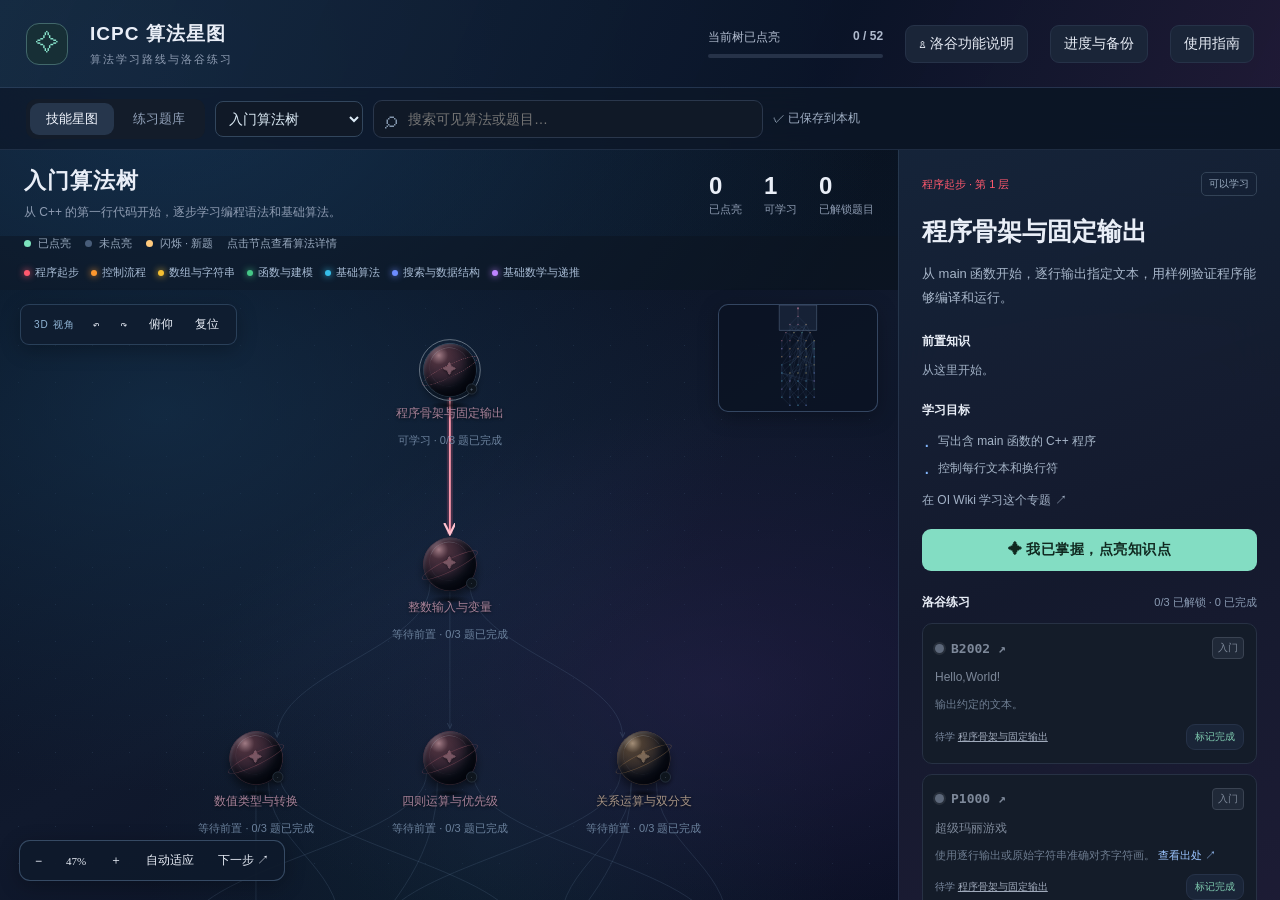
==== commit d2f44fb5: "Update algorithm atlas to 2.8 for GitHub Pages" ====
--- a/index.html
+++ b/index.html
@@ -1,137 +1,104 @@
-<!doctype html><html lang="zh-CN"><head><meta charset="UTF-8"><meta name="viewport" content="width=device-width,initial-scale=1"><title>ICPC 算法星图</title>
-<style>
-:root{color-scheme:dark;--bg:#0b101b;--panel:#121a28;--edge:#263248;--text:#e9eef7;--muted:#8e9cb2;--font:'Microsoft YaHei UI','Microsoft YaHei','Segoe UI',sans-serif}*{box-sizing:border-box}body{margin:0;background:var(--bg);color:var(--text);font:14px var(--font);height:100vh;overflow:hidden}button,input,select{font:inherit}button,a,input,select{outline-offset:4px}button{cursor:pointer;color:inherit;border:1px solid var(--edge);background:#1a2538;border-radius:9px;padding:9px 13px;transition:background .15s}button:disabled{cursor:not-allowed;opacity:.45}button:hover:not(:disabled){background:#25354d}a{color:#9cc5ff;text-decoration:none}a:hover{text-decoration:underline}header{height:88px;padding:19px 26px;display:flex;align-items:center;gap:22px;border-bottom:1px solid var(--edge);background:linear-gradient(100deg,#131f31,#0e1624 70%)}.logo{width:42px;height:42px;display:grid;place-items:center;border:1px solid #42686b;border-radius:13px;background:#172f36;color:#8ae6ce;font-size:23px}.brand h1{font-size:19px;font-weight:650;margin:0 0 5px;letter-spacing:1px}.brand p{font-size:11px;color:var(--muted);margin:0;letter-spacing:2px}.spacer{flex:1}.progress-head{width:175px;font-size:12px;color:#b0bbce}.progress-line{height:4px;border-radius:4px;background:#263248;margin-top:8px;overflow:hidden}.progress-line span{display:block;height:100%;background:linear-gradient(90deg,#78b8ff,#76e1bd);transition:width .3s}.toolbar{height:62px;display:flex;gap:14px;align-items:center;padding:10px 26px;border-bottom:1px solid var(--edge)}.tabs{display:flex;background:#131c2a;padding:4px;border-radius:10px;gap:3px}.tab{padding:7px 16px;border:0;background:transparent;font-size:13px;color:#90a0b8}.tab.active{background:#26364c;color:#f3f7ff}.search-wrap{position:relative;flex:1;max-width:390px}.search{width:100%;background:#101927;border:1px solid #2a374c;color:var(--text);padding:10px 14px 10px 34px;border-radius:9px}.search-wrap:before{content:'⌕';position:absolute;left:12px;top:5px;color:#8396ad;font-size:24px}.search-results{position:absolute;left:0;top:44px;right:0;background:#172235;border:1px solid #35465e;border-radius:9px;z-index:30;box-shadow:0 12px 30px #0008;max-height:400px;overflow:auto}.search-results button{display:block;text-align:left;width:100%;background:none;border:0;border-radius:0;border-bottom:1px solid #2a3648}.search-results small{display:block;color:#98a9bf;margin-top:3px}.quiet{color:#a3b2c7;font-size:12px}.notice-btn{border-color:#795c2c;color:#f3cb7f;background:#312a1b}.shell{height:calc(100vh - 150px);display:grid;grid-template-columns:minmax(0,1fr) 382px}.workspace{min-width:0;position:relative;display:flex;flex-direction:column;overflow:hidden}.map-intro{padding:20px 24px 15px;display:flex;gap:16px;align-items:center}.eyebrow{font-size:10px;letter-spacing:2px;color:#73cfb8;font-weight:700}.map-intro h2{font-size:22px;font-weight:600;margin:6px 0}.map-intro p{margin:0;color:var(--muted);font-size:12px;line-height:1.7}.stats{display:flex;gap:22px;margin-left:auto;white-space:nowrap}.stat strong{font:600 24px 'Segoe UI',sans-serif;display:block}.stat span{font-size:11px;color:var(--muted)}.legend{display:flex;gap:18px;font-size:11px;color:#9aabc0;align-items:center;padding:0 24px 14px;flex-wrap:wrap}.dot{display:inline-block;width:7px;height:7px;border-radius:50%;margin-right:7px;background:#66738a}.map-viewport{flex:1;overflow:auto;position:relative;scroll-behavior:auto;overscroll-behavior:contain;background-color:#0d1421;background-image:radial-gradient(#45597555 1px,transparent 1px);background-size:22px 22px;cursor:grab;scrollbar-color:#35465d #101724}.map-viewport.dragging{cursor:grabbing;user-select:none}.map-space{position:relative}.map-content{position:absolute;left:0;top:0;transform-origin:0 0}.lanes{position:absolute;top:0;left:0;right:0;pointer-events:none}.lane-head{position:absolute;top:20px;border-top:2px solid;padding-top:11px;width:216px}.lane-head b{font-weight:500;font-size:13px}.lane-head span{font:11px 'Segoe UI';opacity:.6;float:right}.edges{position:absolute;left:0;top:0;overflow:visible}.edge{fill:none;stroke:#2b3b50;stroke-width:1.4;opacity:.64}.edge.lit{stroke:#6ba393;opacity:.58}.edge.focus{stroke:#b3cdf0;opacity:1;stroke-width:2.3}.node{position:absolute;width:218px;height:88px;padding:13px 14px;display:flex;flex-direction:column;justify-content:space-between;text-align:left;border:1px solid #293448;border-radius:12px;background:linear-gradient(120deg,#17202e,#111a27);box-shadow:0 4px 16px #0002;cursor:pointer;color:#758196;transition:border-color .2s,background .2s,box-shadow .2s}.node:hover{background:#1c293b;border-color:#7d8ca5}.node.available{border-color:#46626d;border-style:dashed;color:#bac6d6}.node.learned{color:#edf7f5;border-color:var(--node-color);background:linear-gradient(120deg,color-mix(in srgb,var(--node-color) 17%,#131d2a),#141e2d);box-shadow:0 0 18px color-mix(in srgb,var(--node-color) 10%,transparent)}.node.selected{outline:2px solid #c0d9ff;outline-offset:4px}.node-top{display:flex;gap:8px;align-items:center}.node-name{font-size:14px;font-weight:600;overflow:hidden;text-overflow:ellipsis;white-space:nowrap}.node-mark{width:17px;height:17px;border-radius:50%;border:1px solid #4b596c;font-size:10px;display:inline-grid;place-items:center;flex-shrink:0}.learned .node-mark{color:#0a1918;background:var(--node-color);border-color:transparent}.node-bottom{display:flex;align-items:center;justify-content:space-between;font-size:10px;color:#8392a8}.node.learned .node-bottom{color:#bbd0d3}.new-badge{color:#ffda92;font-weight:600}.blink{animation:nodepulse 1.45s ease-in-out infinite}@keyframes nodepulse{0%,100%{box-shadow:0 0 0 2px #ffc87255,0 0 15px #ffc87222;border-color:#c99a4f}50%{box-shadow:0 0 0 5px #ffc87288,0 0 35px #ffc87266;border-color:#ffe3ac}}.map-controls{position:absolute;bottom:19px;left:19px;display:flex;gap:4px;align-items:center;border:1px solid #334358;background:#152031ee;border-radius:11px;padding:5px;z-index:5;box-shadow:0 5px 20px #0004}.map-controls button{padding:6px 10px;border:0;background:transparent}.map-controls span{min-width:40px;font:11px 'Segoe UI';text-align:center}.minimap{position:absolute;bottom:20px;right:20px;border:1px solid #334358;border-radius:10px;background:#111b2bf2;width:136px;height:178px;z-index:4;box-shadow:0 5px 20px #0004;cursor:pointer}.minimap-label{position:absolute;right:26px;bottom:202px;color:#8091a7;font-size:10px;pointer-events:none}.detail{background:#121a28;border-left:1px solid #2a374b;overflow:auto;padding:22px 23px 35px;scrollbar-color:#35465d #121a28}.detail-category{font-size:11px;display:flex;align-items:center;justify-content:space-between;color:#a7b6cc}.status-label{font-size:10px;border:1px solid #334357;border-radius:5px;padding:4px 7px;color:#9aacc1}.status-label.on{color:#8ce7c4;border-color:#336757;background:#1c352e}.detail h2{font-size:25px;line-height:1.4;margin:18px 0 10px;font-weight:600}.detail-desc{font-size:13px;line-height:1.85;color:#a7b6ca}.section-label{margin:23px 0 12px;font-size:12px;font-weight:600;display:flex;justify-content:space-between;align-items:center}.section-label span{font-weight:400;color:#8a9bb3;font-size:11px}.chips{display:flex;flex-wrap:wrap;gap:6px}.chip{padding:6px 9px;font-size:11px;border-radius:6px;background:#1a2536;border-color:#354359;color:#91a1b6}.chip.done{border-color:#3b6a5a;background:#19362e;color:#87d6b8}.chip:hover{border-color:#83b4f0}.goals{padding:0;list-style:none;color:#a7b6c9;font-size:12px;line-height:1.8}.goals li{position:relative;padding-left:16px;margin:5px 0}.goals li:before{content:'·';color:#81b5fb;position:absolute;left:2px;font-size:20px;top:-5px}.learn-btn{display:block;width:100%;padding:12px;background:#83ddc3;color:#102920;border:0;font-weight:700;letter-spacing:.5px}.learn-btn:hover:not(:disabled){background:#a1ecd7}.learn-btn.learned-btn{background:#1e3633;color:#94ddc7;border:1px solid #376657}.learn-btn:disabled{background:#293447;color:#9cacc0;opacity:.85}.hint{font-size:11px;color:#8193ac;line-height:1.7;margin-top:9px}.problem-card{border:1px solid #2c394e;border-radius:10px;background:#152030;margin:10px 0;padding:13px 12px}.problem-card.locked{background:#141c29;border-color:#273144}.problem-top{display:flex;align-items:center;gap:7px}.difficulty-dot{width:9px;height:9px;border-radius:50%;flex-shrink:0;background:var(--difficulty);box-shadow:0 0 0 2px #ffffff14}.pid{font:600 13px Consolas,monospace;color:var(--difficulty)}.difficulty-tag{font-size:10px;margin-left:auto;color:var(--difficulty);border:1px solid color-mix(in srgb,var(--difficulty) 36%,transparent);border-radius:4px;padding:3px 5px;background:color-mix(in srgb,var(--difficulty) 10%,transparent)}.black-level .difficulty-tag{background:#f0f0f0;color:#111;border-color:#fff}.black-level .pid,.black-level .problem-title{color:#e8e8ee}.black-level .difficulty-dot{border:1px solid #ddd}.problem-title{display:block;font-size:12px;line-height:1.6;color:var(--difficulty);margin:9px 0 8px}.problem-note{font-size:11px;line-height:1.75;color:#94a6bd;margin:7px 0 9px}.problem-card.locked .pid,.problem-card.locked .problem-title,.problem-card.locked .difficulty-tag{color:#7d8899}.problem-card.locked .difficulty-dot{background:#5d687a;border:0}.problem-card.locked .difficulty-tag{background:#202938;border-color:#3a4352}.problem-card.locked .problem-note{color:#6e7d91}.problem-footer{display:flex;gap:7px;align-items:center;justify-content:space-between;font-size:10px;color:#80cdb1}.problem-footer button{padding:5px 8px;font-size:10px}.problem-footer .mark-done{color:#8bd5b7;border-color:#386553;background:#19372e}.missing{font-size:10px;color:#7c8ba2;line-height:1.8}.missing button{padding:0;border:0;background:none;font-size:10px;color:#a0aabb;text-decoration:underline}.footnote{border-top:1px solid #2a374a;padding-top:15px;color:#75879f;font-size:10px;line-height:1.8;margin-top:20px}.footnote a{color:#91b6dc}.practice{display:none;overflow:auto;padding:24px;flex:1}.practice.active{display:block}.practice h2{font-weight:600;font-size:22px;margin:0 0 8px}.filter-row{display:flex;gap:8px;margin:20px 0 14px;align-items:center;flex-wrap:wrap}.filter-row select{background:#182336;color:#b7c4d7;border:1px solid #324259;padding:8px;border-radius:8px;font-size:12px}.exercise-row{display:grid;grid-template-columns:75px minmax(140px,1fr) 110px 100px 75px;gap:12px;align-items:center;padding:14px;border:1px solid #26344b;border-radius:9px;margin:8px 0;background:#131e2f;font-size:12px}.exercise-row.locked{opacity:.5}.exercise-row .row-name{line-height:1.5}.exercise-row .row-name small{display:block;color:#8094b1;font-size:10px;margin-top:4px}.exercise-row button{padding:6px;font-size:11px}.empty{padding:30px;color:#8c9db4;text-align:center;line-height:1.8}.toast{position:fixed;bottom:25px;left:50%;transform:translateX(-50%);background:#243b38;border:1px solid #527e6d;color:#dcf9ea;padding:13px 22px;border-radius:12px;box-shadow:0 6px 30px #0006;z-index:80;max-width:80%;font-size:13px}.toast[hidden]{display:none}dialog{width:500px;max-width:90vw;background:#172234;border:1px solid #3b4c63;border-radius:16px;color:#e5edf7;padding:28px;box-shadow:0 30px 100px #000a}dialog::backdrop{background:#060b13b8;backdrop-filter:blur(3px)}dialog h3{margin:0 0 14px;font-size:20px}dialog p{line-height:1.85;color:#adbed1;font-size:13px}.dialog-actions{display:flex;gap:10px;justify-content:flex-end;margin-top:22px}.danger{background:#5a2c38;border-color:#914e5b}.help-list{font-size:13px;line-height:1.9;color:#a8bbd0;padding-left:19px}.backup-menu{display:flex;gap:9px;margin-top:15px}#saveStatus{max-width:200px;text-overflow:ellipsis;white-space:nowrap;overflow:hidden}::-webkit-scrollbar{width:9px;height:9px}::-webkit-scrollbar-thumb{background:#334259;border:2px solid #111a29;border-radius:8px}::-webkit-scrollbar-track{background:#111a29}@media(max-width:1100px){.shell{grid-template-columns:minmax(0,1fr) 340px}.detail{padding:20px 18px}.progress-head{display:none}.map-intro .stats{gap:12px}.stat strong{font-size:20px}header{padding:17px 20px}.brand p{font-size:9px}.toolbar{padding:10px 20px;gap:8px}.exercise-row{grid-template-columns:65px minmax(120px,1fr) 80px;gap:8px}.exercise-row>.row-category,.exercise-row>.row-difficulty{display:none}}@media(max-width:760px){.shell{grid-template-columns:minmax(0,1fr)}.detail{position:absolute;right:0;top:150px;bottom:0;width:340px;max-width:92vw;z-index:15;box-shadow:-15px 0 40px #0006}.detail.mobile-hidden{display:none}.mobile-close{display:block!important}.brand h1{font-size:16px}.brand p{display:none}.toolbar{gap:8px;padding:8px 12px}.tab{padding:7px 9px}.toolbar>.quiet{display:none}header{gap:12px;height:88px;padding:15px}.map-intro{padding:16px}.map-intro .stats{display:none}.search-wrap{min-width:90px}.help-top{display:none}.backup-top{font-size:11px;padding:8px}.legend{padding-left:16px}.minimap{width:100px;height:145px}.minimap-label{bottom:169px}.notice-btn{font-size:11px;padding:8px}.map-intro h2{font-size:20px}}@media(prefers-reduced-motion:reduce){.blink{animation:none;outline:3px solid #ffc872;box-shadow:0 0 22px #ffc87266}.progress-line span{transition:none}}
-
-/* Spatial tree: perspective-projected spheres and illuminated directional branches. */
-body{background:radial-gradient(ellipse at 12% 8%,#153251 0,transparent 46%),radial-gradient(ellipse at 92% 88%,#241b44 0,transparent 48%),linear-gradient(145deg,#070b17,#0a1524 52%,#080e1d)}
-header{background:linear-gradient(115deg,#162b42dc,#0a1428ed 65%,#211a37e6);border-color:#33466599}
-.toolbar{background:#0d1727b8;border-color:#34466177;backdrop-filter:blur(18px)}
-.map-intro{background:linear-gradient(105deg,#11263b66,#171d3600);position:relative;z-index:2}.detail{background:linear-gradient(160deg,#17263be8,#141a2def 55%,#1d1c34f2);backdrop-filter:blur(24px);border-color:#4a638255}.map-intro h2{letter-spacing:1px}.legend{background:#0c152180}
-.map-viewport{background-color:#080f1d;background-image:radial-gradient(ellipse at 18% 20%,#17375499 0,transparent 55%),radial-gradient(ellipse at 80% 65%,#29214d88 0,transparent 50%),radial-gradient(ellipse at 55% 90%,#103a4355 0,transparent 50%),linear-gradient(150deg,#07101f,#10192d 48%,#090f22);background-size:auto;isolation:isolate}
-.map-viewport:before{content:'';position:sticky;display:block;top:0;left:0;width:100%;height:100%;margin-bottom:calc(-1 * var(--view-height,600px));background-image:radial-gradient(#86b8e327 .8px,transparent 1px),linear-gradient(#7aa9dc07 1px,transparent 1px),linear-gradient(90deg,#7aa9dc07 1px,transparent 1px);background-size:37px 37px,148px 148px,148px 148px;pointer-events:none;z-index:-1}
-.map-space{z-index:1}.lanes{display:none}.edge{stroke:#708eae;stroke-width:2;opacity:.52;stroke-linecap:round;stroke-linejoin:round}.edge.lit{stroke:#8bbfb7;opacity:.78;stroke-width:2.3}.edge.subdued{opacity:.21;stroke-width:1.8}.edge.incoming{stroke:#4ba8ff;opacity:1;stroke-width:4;filter:url(#lineGlowBlue)}.edge.outgoing{stroke:#ff9aae;opacity:1;stroke-width:4;filter:url(#lineGlowRed)}.branch-glow{fill:none;stroke-width:13;opacity:.2;pointer-events:none}.branch-glow.incoming{stroke:#2692ff}.branch-glow.outgoing{stroke:#ff6b8d}.edge-layer{pointer-events:none}.edges{pointer-events:none}
-.node{width:228px;height:184px;padding:0;display:block;border:0!important;background:transparent!important;box-shadow:none!important;transform-origin:114px 56px;isolation:isolate;color:#8394ad}.node:hover{background:transparent}.node-top{display:flex;flex-direction:column;gap:10px;position:relative}.node-core{display:flex;position:relative;align-items:center;justify-content:center;width:112px;height:112px;border-radius:50%;background:radial-gradient(circle at 29% 22%,#768ca9b3 0,#3b536b99 15%,#243750 38%,#111e34 65%,#060d1c 86%,#060b16 100%);box-shadow:inset -13px -16px 25px #020511d9,inset 2px 3px 7px #b9d9ff48,0 14px 21px #0007,0 0 0 1px #7294b451;transition:filter .2s,box-shadow .2s}
-.node-core:before{content:'';position:absolute;inset:8px 16px 21px 12px;border-top:1px solid #d0e8ff66;border-left:1px solid #b1d3ef20;border-radius:50%;transform:rotate(-25deg);pointer-events:none}.node-core:after{content:'';position:absolute;left:-10px;right:-10px;top:45px;height:24px;border:1px solid #80a9cf3d;border-radius:50%;transform:rotate(-26deg);box-shadow:0 0 10px #72b5ed0d;pointer-events:none}.orb-symbol{font:400 29px 'Segoe UI',Consolas,sans-serif;letter-spacing:-1px;color:#9eafc787;text-shadow:0 2px 5px #030713;transform:translateY(-2px)}.orb-floor{position:absolute;width:90px;height:17px;left:69px;top:123px;border-radius:50%;background:radial-gradient(ellipse,#0008,transparent 70%);z-index:-1;pointer-events:none}.node-name{font-size:16px;font-weight:550;max-width:226px;white-space:normal;overflow:visible;text-overflow:clip;line-height:1.45;color:#8fa1ba;text-align:center;text-shadow:0 2px 7px #000;display:block;letter-spacing:.5px;background:#0b15276b;border-radius:7px;padding:2px 8px}.node-bottom{display:flex;gap:4px;justify-content:center;font-size:10px;line-height:1.6;color:#6b819c;white-space:nowrap;position:relative;margin-top:4px}.node-mark{position:absolute;right:-2px;bottom:4px;width:23px;height:23px;font-size:12px;color:#8ba6c5;background:#101c2a;border:1px solid #476584;box-shadow:0 3px 10px #0008}.node.available .node-core{box-shadow:inset -13px -16px 25px #020511d9,inset 2px 3px 7px #b9d9ff48,0 14px 21px #0007,0 0 0 1px #79b2dbb3,0 0 20px #72b5ed15}.node.available .node-core:after{border-color:#8bbbe98c;border-style:dashed}.node.available .node-name{color:#c2d6eb}.node.available .orb-symbol{color:#a7c4e2c7}
-.node.learned .node-core{background:radial-gradient(circle at 30% 23%,#f3fbff 0,color-mix(in srgb,var(--node-color) 60%,white) 7%,var(--node-color) 24%,color-mix(in srgb,var(--node-color) 50%,#0c2035) 52%,#0b162b 87%);box-shadow:inset -12px -15px 24px #01061799,inset 2px 2px 5px #ffffff70,0 16px 25px #0007,0 0 0 1px color-mix(in srgb,var(--node-color) 80%,white),0 0 32px color-mix(in srgb,var(--node-color) 32%,transparent)}.node.learned .orb-symbol{color:#fff;text-shadow:0 1px 6px #112b55a6}.node.learned .node-name{color:#e1edf9}.node.learned .node-core:after{border-color:color-mix(in srgb,var(--node-color) 65%,white);box-shadow:0 0 14px color-mix(in srgb,var(--node-color) 30%,transparent)}.node.learned .node-mark{background:var(--node-color);color:#07101b;border-color:#c6e9e5}.node.learned .node-bottom{color:#9bb7d2}.node.selected{outline:0}.node.selected .node-core{outline:2px solid #d4edff;outline-offset:10px;filter:brightness(1.2)}.node.selected .node-name{color:#fff;background:#29435ba3;border:1px solid #80b7e755}.node:hover .node-core{filter:brightness(1.25)}.node.blink{animation:none}.node.blink .node-core{animation:orbpulse 1.5s ease-in-out infinite}.new-badge{margin-left:3px;color:#ffe1a0;padding:0 5px;background:#4b351c9c;border-radius:4px}.node.sequence-no{font-size:10px}.minimap{background:#0b1424eb;border-color:#58739988}.map-controls{background:#0e1a2bee;border-color:#526b8b99;flex-wrap:wrap;max-width:calc(100% - 185px)}.orbit-controls{position:absolute;top:152px;left:20px;z-index:5;display:flex;align-items:center;gap:4px;padding:5px 8px;border:1px solid #54739666;border-radius:9px;background:#101d30e6;box-shadow:0 5px 20px #0004}.orbit-controls button{font-size:12px;padding:6px 9px;background:none;border:0}.orbit-controls span{font-size:10px;letter-spacing:1px;color:#91b5d5;padding:0 5px}.dimension-hint{color:#9fc4e4;font-size:10px}.branch-key{display:inline-block;width:20px;height:2px;vertical-align:middle;margin-right:6px;box-shadow:0 0 6px currentColor;background:currentColor}.legend{gap:14px}.map-intro .eyebrow{color:#82d8e4}.map-intro p{max-width:450px}.map-intro{padding-top:16px;padding-bottom:12px}.orbit-controls{top:160px}.map-controls button{font-size:12px}.map-controls span{font-size:11px}
-@keyframes orbpulse{0%,100%{filter:brightness(1);outline:2px solid #ffc67088;outline-offset:8px}50%{filter:brightness(1.3);outline:3px solid #ffe5ad;outline-offset:13px;box-shadow:0 0 50px #ffc67099,inset -12px -15px 24px #01061799}}
-@media(max-width:1100px){.map-intro .stats{display:none}.orbit-controls{top:177px}.legend{gap:10px}.map-intro p{font-size:11px}.map-intro h2{font-size:21px}}
-@media(max-width:760px){.orbit-controls{top:176px;left:12px}.orbit-controls span{display:none}.map-controls{max-width:calc(100% - 125px);left:10px;bottom:14px;gap:0}.map-controls button{padding:6px}.map-intro h2{font-size:19px}.legend>span:last-child{display:none}.legend{padding-bottom:12px}.minimap-label{right:25px}}
-@media(prefers-reduced-motion:reduce){.node.blink .node-core{animation:none;outline:3px solid #ffd28a;outline-offset:9px}.edge.incoming,.edge.outgoing{filter:none}}
-
-
-.node-name{font-size:18px}.node-bottom{font-size:12px}.minimap{width:160px;height:108px;bottom:20px}.minimap-label{bottom:137px}.map-viewport:before{display:none}.map-viewport{background-image:radial-gradient(ellipse at 18% 20%,#17375499 0,transparent 55%),radial-gradient(ellipse at 80% 65%,#29214d88 0,transparent 50%),radial-gradient(ellipse at 55% 90%,#103a4355 0,transparent 50%),radial-gradient(#86b8e321 .8px,transparent 1px),linear-gradient(150deg,#07101f,#10192d 48%,#090f22);background-size:auto,auto,auto,37px 37px,auto}@media(max-width:760px){.minimap{width:100px;height:90px}.minimap-label{bottom:119px}.node-name{font-size:18px}}
-
-/* Labels keep a screen-space size of Chinese No.4 / 9pt (18.6667 CSS px). */
-.node-name{position:absolute;left:50%;top:124px;width:max-content;max-width:270px;min-width:72px;font-size:9pt!important;line-height:1.5;font-weight:500;letter-spacing:0;transform:translateX(-50%) scale(var(--label-inverse,1));transform-origin:50% 0;white-space:normal;overflow-wrap:anywhere;word-break:normal;padding:2px 8px;background:#0a1528d9;border:1px solid #6a8aad26;border-radius:7px;color:#b2c2d7;text-shadow:0 1px 4px #000;pointer-events:auto;backdrop-filter:blur(5px)}
-.node-bottom{position:absolute;left:50%;top:160px;width:max-content;font-size:11px;transform:translateX(-50%) scale(var(--label-inverse,1));transform-origin:50% 0;white-space:nowrap;margin:0;padding:1px 5px;border-radius:4px;background:#0a1528b0}.node.learned .node-name{color:#f2f7fd;border-color:color-mix(in srgb,var(--node-color) 40%,transparent)}.node.selected .node-name{background:#18304bee;border-color:#9ad1ff99}.node-core{background:radial-gradient(circle at 29% 22%,color-mix(in srgb,var(--node-color) 44%,#c0d0dd) 0,color-mix(in srgb,var(--node-color) 33%,#1c2b42) 17%,color-mix(in srgb,var(--node-color) 22%,#142039) 39%,#111a2d 65%,#060c19 94%);box-shadow:inset -13px -16px 25px #020511d9,inset 2px 3px 7px #b9d9ff48,0 14px 21px #0007,0 0 0 1px color-mix(in srgb,var(--node-color) 52%,#3a4d68)}.node-core:after{border-color:color-mix(in srgb,var(--node-color) 46%,#47688b66)}.node:not(.learned) .orb-symbol{color:color-mix(in srgb,var(--node-color) 50%,#b6c7dc);opacity:.62}.node.available .node-core:after{border-color:color-mix(in srgb,var(--node-color) 75%,#8bbbe9)}.category-palette{display:flex;align-items:center;gap:12px;flex-wrap:wrap;padding:0 24px 10px;font-size:11px;color:#a9bdd6;background:#0c152180}.category-palette span{white-space:nowrap}.category-palette .dot{box-shadow:0 0 7px currentColor;width:6px;height:6px;margin-right:5px}.category-palette .palette-title{font-size:10px;color:#829bb8;letter-spacing:1px}.orbit-controls{top:187px}@media(max-width:1100px){.orbit-controls{top:204px}.category-palette{gap:9px;padding-left:24px}}@media(max-width:760px){.orbit-controls{top:222px}.category-palette{gap:8px;padding-left:16px;font-size:10px}}
-
-
-.node-top{position:absolute;left:0;top:0;width:228px;height:112px}.node-name{z-index:2}.node-bottom{z-index:1}
-
-/* Small No.5 (9pt), plain labels without a backing panel. */
-.node .node-name,.node.learned .node-name,.node.selected .node-name{font-size:9pt!important;background:transparent!important;border:0!important;box-shadow:none!important;backdrop-filter:none!important;border-radius:0;text-shadow:0 1px 3px #000b;padding:2px 0}.node .node-bottom{background:transparent!important;border:0!important;box-shadow:none!important;backdrop-filter:none!important}
-</style></head><body>
-<header><div class="logo" aria-hidden="true">✧</div><div class="brand"><h1>ICPC 算法星图</h1><p>ALGORITHM ATLAS / 从第一行代码，到赛场上的灵光一现</p></div><div class="spacer"></div><div class="progress-head"><div style="display:flex;justify-content:space-between"><span>我的学习旅程</span><b id="progressText">0 / 0</b></div><div class="progress-line"><span id="progressBar"></span></div></div><button class="backup-top" id="backupBtn">进度与备份</button><button class="help-top" id="helpBtn">使用指南 ↗</button></header>
-<div class="toolbar"><div class="tabs"><button class="tab active" data-view="tree">技能星图</button><button class="tab" data-view="practice">练习题库</button></div><div class="search-wrap"><input class="search" id="search" placeholder="搜索算法、题名或 P3374…" autocomplete="off" aria-label="搜索算法或题目"><div class="search-results" id="searchResults" hidden></div></div><div class="spacer"></div><span class="quiet" id="saveStatus">进度自动保存在本机</span><button class="notice-btn" id="noticesBtn" hidden>新解锁</button></div>
-<main class="shell"><section class="workspace"><div class="map-intro" id="mapIntro"><div><div class="eyebrow">YOUR KNOWLEDGE, CONNECTED</div><h2>把知识，生长成立体星系。</h2><p>七色球体连接知识，算法名称始终保持小五号字。</p></div><div class="stats"><div class="stat"><strong id="learnedCount">0</strong><span>已点亮算法</span></div><div class="stat"><strong id="availableCount">0</strong><span>现在可以学习</span></div><div class="stat"><strong id="problemCount">0</strong><span>已解锁题目</span></div></div></div><div class="legend" id="mapLegend"><span><i class="dot" style="background:#7ce3bd"></i>已学习</span><span><i class="dot" style="background:#485d79"></i>待学习</span><span style="color:#57adff"><i class="branch-key"></i>前置 → 当前</span><span style="color:#ff9aae"><i class="branch-key"></i>当前 → 后续</span><span><i class="dot" style="background:#ffca7d"></i>闪烁 · 新题</span><span style="margin-left:auto">拖动平移 · Alt + 拖动旋转 · Ctrl + 滚轮缩放</span></div><div class="category-palette" id="categoryPalette" aria-label="算法板块配色"></div><div class="map-viewport" id="viewport"><div class="map-space" id="mapSpace"><div class="map-content" id="mapContent"><svg class="edges" id="edges" aria-hidden="true"></svg><div class="lanes" id="lanes"></div><div id="nodes"></div></div></div></div><div class="map-controls" id="mapControls"><button id="zoomOut" aria-label="缩小">−</button><span id="zoomLabel">75%</span><button id="zoomIn" aria-label="放大">＋</button><button id="fitBtn">适应宽度</button><button id="nextBtn">下一步 ↗</button></div><div class="orbit-controls" id="orbitControls"><span>3D 视角</span><button id="rotateLeft" aria-label="向左旋转">↶ 左转</button><button id="rotateRight" aria-label="向右旋转">右转 ↷</button><button id="tiltView" aria-label="切换俯仰角度">俯仰 ◇</button><button id="reset3D">复位视角</button></div><svg class="minimap" id="minimap" aria-label="技能树导航小地图"></svg><span class="minimap-label" id="miniLabel">点击小地图，快速导航</span><div class="practice" id="practice"><div class="eyebrow">PRACTICE, WITH PURPOSE</div><h2>每一道题，都在合适的时候出现。</h2><p class="quiet">按洛谷官方难度从易到难排列；同题有多种学习路线时，任一路线满足即可解锁。</p><div class="filter-row"><select id="practiceStatus" aria-label="题目状态"><option value="ready">可做且未完成</option><option value="all">全部题目</option><option value="locked">尚未解锁</option><option value="done">已完成</option></select><select id="practiceCategory" aria-label="算法方向"><option value="all">全部方向</option></select><select id="practiceDifficulty" aria-label="题目难度"><option value="all">全部难度</option></select><span class="quiet" id="practiceCount"></span></div><div id="practiceRows"></div></div></section><aside class="detail" id="detail" aria-live="polite"></aside></main>
-<div class="toast" id="toast" hidden role="status"></div><dialog id="dialog"><div id="dialogContent"></div></dialog><input type="file" id="importFile" accept="application/json,.json" hidden><script id="atlas-data" type="application/json">{"version":1,"checkedAt":"2026-11-18","categories":[{"id":"basic","name":"编程基础","color":"#ff4d67","num":"01"},{"id":"method","name":"算法思想","color":"#ff982e","num":"02"},{"id":"ds","name":"数据结构","color":"#ffd83d","num":"03"},{"id":"dp","name":"动态规划","color":"#65e84b","num":"04"},{"id":"graph","name":"图论与树","color":"#23dfde","num":"05"},{"id":"string","name":"字符串","color":"#4f92ff","num":"06"},{"id":"math","name":"数学与几何","color":"#bd6bff","num":"07"}],"nodes":[{"id":"base","name":"C++ 基础与复杂度","cat":"basic","deps":[],"desc":"输入输出、分支循环、数组、函数与 vector；估算时间和空间，理解整型溢出。","goals":["能独立编译并调试程序","理解 O(n)、O(n log n)、O(n²)","正确选择 int / long long"],"wiki":"lang/","order":1},{"id":"sim","name":"模拟与枚举","cat":"basic","deps":["base"],"desc":"按题意逐步模拟，枚举有限状态；先保证不重不漏，再压缩枚举范围。","goals":["写出状态与边界","分析枚举规模","学会构造小数据检验"],"wiki":"basic/simulate/","order":2},{"id":"sort","name":"排序与离散化","cat":"method","deps":["base"],"desc":"使用排序把无序问题变成有序问题，用离散化保留大小关系、压缩值域。","goals":["掌握 sort 和比较器","学会去重与离散化","理解稳定性"],"wiki":"basic/sort-intro/","order":3},{"id":"prefix","name":"前缀和","cat":"method","deps":["base"],"desc":"预处理累计量，把区间求和转化为两个前缀的差；扩展到二维。","goals":["掌握一维与二维前缀和","写对闭区间边界","使用 long long"],"wiki":"basic/prefix-sum/","order":4},{"id":"diff","name":"差分","cat":"method","deps":["prefix"],"desc":"把区间修改变成边界修改，最后用前缀和还原原数组。","goals":["处理一维区间加","理解二维差分四角","区分修改和查询的时机"],"wiki":"basic/prefix-sum/","order":5},{"id":"binary","name":"二分查找与答案","cat":"method","deps":["sort"],"desc":"在单调序列或单调答案空间中缩小范围，寻找第一个满足条件的位置。","goals":["会用 lower_bound / upper_bound","证明判定单调性","正确处理边界"],"wiki":"basic/binary/","order":6},{"id":"two","name":"双指针与滑动窗口","cat":"method","deps":["sort"],"desc":"维护两个只向前移动的指针，利用区间性质降低枚举复杂度。","goals":["维护频率与窗口不变量","判断窗口是否单调","区分定长和变长窗口"],"wiki":"basic/two-pointers/","order":7},{"id":"greedy","name":"贪心","cat":"method","deps":["sort"],"desc":"每一步作局部选择，用交换论证或反证证明最终最优。","goals":["先写出贪心规则再证明","掌握排序型贪心","警惕看似合理的局部决策"],"wiki":"basic/greedy/","order":8},{"id":"recur","name":"递归与回溯基础","cat":"basic","deps":["base"],"desc":"用规模更小的同类问题描述原问题；理解递归出口、调用栈和状态恢复。","goals":["明确参数和出口","理解递归树","学习保存与恢复现场"],"wiki":"basic/recursion/","order":9},{"id":"divide","name":"分治与归并","cat":"method","deps":["recur","sort"],"desc":"把问题分成子问题，递归处理后合并；归并中维护跨区间的贡献。","goals":["写出划分与合并过程","掌握归并排序","分析递归复杂度"],"wiki":"basic/divide-and-conquer/","order":10},{"id":"bit","name":"位运算","cat":"basic","deps":["base"],"desc":"掌握与、或、异或、移位和二进制掩码，为状态压缩与数据结构打基础。","goals":["理解异或抵消","正确使用 unsigned 和移位","会取 lowbit"],"wiki":"math/bit/","order":11},{"id":"stack","name":"栈","cat":"ds","deps":["base"],"desc":"使用后进先出的结构处理括号、表达式和需要回退的过程。","goals":["理解栈顶与空栈","能计算后缀表达式","处理括号匹配"],"wiki":"ds/stack/","order":12},{"id":"queue","name":"队列","cat":"ds","deps":["base"],"desc":"使用先进先出的结构维护等待处理的元素，掌握双端队列的基本接口。","goals":["使用 queue / deque","维护入队出队条件","掌握计数数组"],"wiki":"ds/queue/","order":13},{"id":"heap","name":"堆与优先队列","cat":"ds","deps":["sort"],"desc":"动态维护集合中的最小值或最大值，支持插入与取出最值。","goals":["使用 priority_queue","区分大根堆和小根堆","理解 O(log n) 更新"],"wiki":"ds/heap/","order":14},{"id":"mono","name":"单调栈与单调队列","cat":"ds","deps":["stack","queue"],"desc":"维护具有单调性的候选元素，淘汰永远不会更优的选择。","goals":["维护下标与有效区间","区分栈和队列","说明每个元素至多进出一次"],"wiki":"ds/monotonous-stack/","order":15},{"id":"dsu","name":"并查集","cat":"ds","deps":["recur"],"desc":"维护不相交集合，用路径压缩与按大小合并支持连通性查询。","goals":["实现 find / union","理解路径压缩","统计连通块"],"wiki":"ds/dsu/","order":16},{"id":"st","name":"ST 表与 RMQ","cat":"ds","deps":["bit"],"desc":"用倍增预处理不可变数组上的区间最值，O(1) 回答查询。","goals":["掌握幂长区间合并","理解幂等性","区分静态与动态查询"],"wiki":"ds/sparse-table/","order":17},{"id":"fenwick","name":"树状数组","cat":"ds","deps":["bit","prefix"],"desc":"借助 lowbit 分层维护前缀信息，支持单点更新和区间求和。","goals":["写出 add / sum","理解 lowbit 覆盖的区间","结合差分扩展修改方式"],"wiki":"ds/fenwick/","order":18},{"id":"seg","name":"线段树与懒标记","cat":"ds","deps":["recur","prefix"],"desc":"把区间分层组织，用信息合并与懒标记支持动态区间修改和查询。","goals":["设计节点信息与合并","掌握 pushup / pushdown","处理多种懒标记的顺序"],"wiki":"ds/seg/","order":19},{"id":"persist","name":"可持久化线段树","cat":"ds","deps":["seg","binary"],"desc":"通过路径复制保留多个历史版本，完成区间第 k 小等版本差分查询。","goals":["理解节点共享","控制节点池大小","掌握两个版本相减"],"wiki":"ds/persistent-seg/","order":20},{"id":"balanced","name":"平衡树与 Treap","cat":"ds","deps":["recur","sort"],"desc":"维护有序集合的秩、前驱后继；学习随机优先级与分裂合并。","goals":["维护 size","实现 split / merge","理解 FHQ Treap 与区间翻转"],"wiki":"ds/treap/","order":21},{"id":"offline","name":"离线处理与扫描","cat":"method","deps":["sort","fenwick"],"desc":"把询问重新排序，维护随扫描变化的结构；也包含逆序处理的技巧。","goals":["明确扫描顺序","维护询问不变量","理解逆序删除转添加"],"wiki":"misc/offline/","order":22},{"id":"mo","name":"莫队","cat":"method","deps":["offline","bit"],"desc":"对区间询问分块排序，移动左右端点，增量维护答案。","goals":["推导 add / remove","选择块长","理解 O((n+m)√n) 的量级"],"wiki":"misc/mo-algo/","order":23},{"id":"dp","name":"动态规划入门","cat":"dp","deps":["base"],"desc":"把重叠子问题保存下来；先确定状态、转移、边界和计算顺序。","goals":["能清楚定义状态","理解最优子结构","掌握滚动数组"],"wiki":"dp/basic/","order":24},{"id":"knapsack","name":"背包 DP","cat":"dp","deps":["dp"],"desc":"按物品和容量组织状态，理解 0/1、完全、多重背包的区别。","goals":["区分正序与逆序枚举","处理恰好装满","掌握多重背包的基本优化"],"wiki":"dp/knapsack/","order":25},{"id":"interval","name":"区间 DP","cat":"dp","deps":["dp","prefix"],"desc":"用连续区间作为状态，按长度递增枚举，再选择分割点。","goals":["确定区间边界","设计枚举长度顺序","用复制处理环形区间"],"wiki":"dp/interval/","order":26},{"id":"lis","name":"LIS 与序列 DP","cat":"dp","deps":["dp","binary"],"desc":"从序列上的状态转移出发，掌握最长上升子序列及二分优化。","goals":["区分严格和非严格","掌握 tails 数组","理解序列之间的映射"],"wiki":"dp/opt/binary-search/","order":27},{"id":"treeDP","name":"树形 DP","cat":"dp","deps":["dp","tree"],"desc":"沿树的父子关系合并状态，掌握选与不选、树上背包等模型。","goals":["明确子树状态","后序合并","区分父子依赖与容量分配"],"wiki":"dp/tree/","order":28},{"id":"digit","name":"数位 DP","cat":"dp","deps":["dp","recur"],"desc":"按十进制数位构造数字，维护前缀限制、前导零和所需历史信息。","goals":["理解 tight 与 leading zero","使用记忆化","以 F(r)-F(l-1) 回答区间"],"wiki":"dp/number/","order":29},{"id":"mask","name":"状压 DP","cat":"dp","deps":["dp","bit"],"desc":"用二进制集合压缩状态，枚举子集或相邻行之间的合法转移。","goals":["估算 2^n 状态规模","判断位掩码冲突","掌握子集枚举"],"wiki":"dp/state/","order":30},{"id":"dpopt","name":"单调队列优化 DP","cat":"dp","deps":["dp","mono","prefix"],"desc":"从转移式中提取滑动窗口最优值，用单调队列代替重复枚举。","goals":["先写朴素转移","分离与当前下标有关的项","维护候选有效范围"],"wiki":"dp/opt/monotonous-queue/","order":31},{"id":"graph","name":"图的表示与建模","cat":"graph","deps":["base"],"desc":"理解点边、有向与无向图、邻接表与邻接矩阵；把实际关系转成图。","goals":["用 vector 存边","区分点数和边数","识别自环重边与连通性"],"wiki":"graph/basic/","order":32},{"id":"dfs","name":"深度优先搜索","cat":"graph","deps":["graph","recur"],"desc":"沿一条路径深入探索，配合标记、剪枝和回溯枚举可能状态。","goals":["区分全局访问与路径标记","掌握回溯恢复","预估搜索规模"],"wiki":"search/dfs/","order":33},{"id":"bfs","name":"广度优先搜索","cat":"graph","deps":["graph","queue"],"desc":"按层扩展状态，解决无权图最短路和最少步数问题。","goals":["入队时标记","维护距离","理解多源 BFS"],"wiki":"search/bfs/","order":34},{"id":"topo","name":"拓扑排序","cat":"graph","deps":["graph","queue"],"desc":"按依赖顺序处理有向无环图，用入度判断当前可处理的点。","goals":["实现 Kahn 算法","用处理数量判环","在拓扑序上汇总信息"],"wiki":"graph/topo/","order":35},{"id":"shortest","name":"Dijkstra 最短路","cat":"graph","deps":["graph","heap"],"desc":"在非负权图中用优先队列不断确定当前最近的点并松弛边。","goals":["掌握松弛","跳过过期堆元素","处理不可达和距离溢出"],"wiki":"graph/shortest-path/","order":36},{"id":"negative","name":"负权最短路与差分约束","cat":"graph","deps":["shortest","queue"],"desc":"理解 Bellman–Ford / SPFA、负环判定，以及不等式到边的转换。","goals":["区分负边和负环","正确构造超级源点","理解 SPFA 最坏复杂度"],"wiki":"graph/diff-constraints/","order":37},{"id":"floyd","name":"Floyd 全源最短路","cat":"graph","deps":["graph","dp"],"desc":"按允许的中间点进行动态规划，求所有点对之间的最短路。","goals":["理解 k 必须在最外层","处理无穷大","支持按时间加入中间点"],"wiki":"graph/shortest-path/","order":38},{"id":"mst","name":"最小生成树","cat":"graph","deps":["graph","dsu","greedy"],"desc":"通过 Kruskal 按权加入连接不同连通块的边，构造最小权生成树。","goals":["判断能否生成树","理解割性质","处理生成森林"],"wiki":"graph/mst/","order":39},{"id":"tree","name":"树与 DFS 序","cat":"graph","deps":["dfs"],"desc":"理解根、父子、深度与子树；用 DFS 序把子树映射到连续区间。","goals":["掌握前序与后序","处理父边","理解子树区间"],"wiki":"graph/tree-basic/","order":40},{"id":"lca","name":"倍增与最近公共祖先","cat":"graph","deps":["tree","bit"],"desc":"预处理 2^k 级祖先，把树上向上跳跃和 LCA 查询降到 O(log n)。","goals":["预处理祖先表","先对齐深度再同时上跳","计算树上距离"],"wiki":"graph/lca/","order":41},{"id":"treediff","name":"树上差分","cat":"graph","deps":["lca","diff"],"desc":"把路径上的批量修改转成端点与 LCA 的差分，再自底向上累加。","goals":["区分点差分与边差分","写对 LCA 与父亲的扣除","后序求和"],"wiki":"graph/tree-diff/","order":42},{"id":"hld","name":"重链剖分","cat":"graph","deps":["lca","seg"],"desc":"把树上路径拆成若干连续区间，交给线段树维护。","goals":["求重儿子和链顶","区分路径与子树操作","维护 dfs 序映射"],"wiki":"graph/hld/","order":43},{"id":"scc","name":"强连通分量与缩点","cat":"graph","deps":["dfs","stack"],"desc":"用 Tarjan 的 dfn / low 找出互相可达的点集，把它们缩成 DAG。","goals":["区分搜索栈与递归栈","正确更新 low","构造缩点后的图"],"wiki":"graph/scc/","order":44},{"id":"bridge","name":"割点与桥","cat":"graph","deps":["dfs"],"desc":"利用 DFS 树和 low 值寻找无向图中决定连通性的关键点和边。","goals":["处理根节点特判","用边编号跳过反向边","理解重边影响"],"wiki":"graph/cut/","order":45},{"id":"match","name":"二分图匹配","cat":"graph","deps":["dfs"],"desc":"将关系分为左右两部，通过增广路增加不冲突配对的数量。","goals":["识别二分图模型","寻找增广路","每次增广重置访问标记"],"wiki":"graph/bi-graph/","order":46},{"id":"flow","name":"最大流与最小割","cat":"graph","deps":["bfs","dfs"],"desc":"在残量网络上寻找增广路径，使用 Dinic 分层图与当前弧优化。","goals":["建立反向边","理解容量与残量","掌握最大流最小割定理"],"wiki":"graph/flow/max-flow/","order":47},{"id":"costflow","name":"最小费用最大流","cat":"graph","deps":["flow","negative"],"desc":"在满足流量的同时优化费用，沿最短费用增广路更新残量网络。","goals":["反向边费用取反","区分流量与费用","保证可行的费用模型"],"wiki":"graph/flow/min-cost/","order":48},{"id":"twosat","name":"2-SAT","cat":"graph","deps":["scc"],"desc":"把二选一条件转成蕴含图，通过强连通分量检查变量与其否定是否冲突。","goals":["正确拆解逻辑子句","建立成对蕴含","由 SCC 顺序构造方案"],"wiki":"graph/2-sat/","order":49},{"id":"euler","name":"欧拉路径与回路","cat":"graph","deps":["dfs","stack"],"desc":"用 Hierholzer 算法不重复地经过每条边，理解度数与连通性的条件。","goals":["区分有向和无向条件","正确选择起点","逆序输出边遍历结果"],"wiki":"graph/euler/","order":50},{"id":"centroid","name":"点分治","cat":"graph","deps":["tree","divide","two"],"desc":"每次选重心拆分树，统计经过重心的路径，再递归处理剩余连通块。","goals":["求重心","避免重复计算同一子树","控制 O(n log n) 层次"],"wiki":"graph/tree-divide/","order":51},{"id":"str","name":"字符串基础","cat":"string","deps":["base"],"desc":"理解字符编码、string 的基本操作、字符串比较与字符计数。","goals":["区分字符和数字","处理整行输入","掌握下标与长度"],"wiki":"string/basic/","order":52},{"id":"hash","name":"字符串哈希","cat":"string","deps":["str","prefix","sort"],"desc":"把字符串映射为数值指纹，预处理前缀哈希以快速比较子串。","goals":["计算区间哈希","理解碰撞","使用双哈希或验证降低碰撞风险"],"wiki":"string/hash/","order":53},{"id":"kmp","name":"KMP","cat":"string","deps":["str"],"desc":"用前缀函数复用已匹配的信息，在线性时间内寻找模式串及其边界。","goals":["构造前缀函数","处理失配回退","理解 border 与周期"],"wiki":"string/kmp/","order":54},{"id":"trie","name":"字典树 Trie","cat":"string","deps":["str"],"desc":"把公共前缀共享为树路径，支持字符串插入、查询和前缀统计。","goals":["设计字符映射","区分经过数与结尾数","控制节点池"],"wiki":"string/trie/","order":55},{"id":"ac","name":"AC 自动机","cat":"string","deps":["trie","bfs"],"desc":"在 Trie 上加入失配指针，多模式匹配时复用当前后缀信息。","goals":["用 BFS 建 fail","区分出现次数和出现种类","沿 fail 树累计"],"wiki":"string/ac-automaton/","order":56},{"id":"manacher","name":"Manacher 回文","cat":"string","deps":["str"],"desc":"维护最右回文边界与镜像半径，线性求出每个位置的最长回文。","goals":["统一奇偶长度","正确映射原串位置","理解镜像加速"],"wiki":"string/manacher/","order":57},{"id":"sa","name":"后缀数组与 LCP","cat":"string","deps":["str","sort","binary"],"desc":"排序所有后缀并求相邻后缀的公共前缀，处理重复子串与字典序问题。","goals":["实现倍增排序","构造 rank / height","理解后缀间的公共前缀"],"wiki":"string/sa/","order":58},{"id":"sam","name":"后缀自动机","cat":"string","deps":["str","dp","sort"],"desc":"按 endpos 等价类构造字符串自动机，统计不同子串及其出现次数。","goals":["理解 len / link / clone","按长度进行 DP","维护出现次数"],"wiki":"string/sam/","order":59},{"id":"gcd","name":"整除与最大公约数","cat":"math","deps":["base"],"desc":"掌握辗转相除、约数、质数、最小公倍数及模运算的基本规则。","goals":["实现 gcd / lcm","理解互质","避免 lcm 乘法溢出"],"wiki":"math/number-theory/gcd/","order":60},{"id":"sieve","name":"素数筛","cat":"math","deps":["gcd"],"desc":"从埃氏筛到线性筛，批量预处理质数及最小质因子。","goals":["写出筛法","证明线性筛不重复","用质数表做因数分解"],"wiki":"math/number-theory/sieve/","order":61},{"id":"pow","name":"快速幂与模运算","cat":"math","deps":["bit","gcd"],"desc":"按指数的二进制拆分乘方，使用取模控制数值范围。","goals":["实现迭代快速幂","正确处理 0 次方","理解乘法中间结果溢出"],"wiki":"math/quick-pow/","order":62},{"id":"exgcd","name":"扩展欧几里得","cat":"math","deps":["gcd","recur"],"desc":"求 ax+by=gcd(a,b) 的整数解，处理同余方程和解的参数化。","goals":["推导递推","判断方程是否有解","归一化最小非负解"],"wiki":"math/number-theory/linear-equation/","order":63},{"id":"inverse","name":"乘法逆元","cat":"math","deps":["exgcd","pow"],"desc":"在模意义下实现除法；理解逆元存在条件，学习线性和批量求逆。","goals":["判断 gcd(a,p)=1","区分费马法和 exgcd","处理连续整数逆元"],"wiki":"math/number-theory/inverse/","order":64},{"id":"comb","name":"组合计数与 Lucas","cat":"math","deps":["inverse","dp"],"desc":"理解排列组合、加法乘法原理、容斥基础与模素数的组合数计算。","goals":["预处理阶乘和逆阶乘","掌握 Pascal 递推","理解 Lucas 定理"],"wiki":"math/combinatorics/combination/","order":65},{"id":"crt","name":"中国剩余定理","cat":"math","deps":["exgcd"],"desc":"合并多组同余方程，处理模数互质及不互质的扩展情形。","goals":["判断合并是否有解","使用 exgcd","处理乘法溢出"],"wiki":"math/number-theory/crt/","order":66},{"id":"matrix","name":"矩阵快速幂","cat":"math","deps":["pow","dp"],"desc":"把线性递推表示成矩阵乘法，通过快速幂处理很大的转移次数。","goals":["构造转移矩阵","区分行列向量","掌握单位矩阵"],"wiki":"math/matrix/","order":67},{"id":"gauss","name":"高斯消元","cat":"math","deps":["base"],"desc":"用行变换求解线性方程组，判断无解、唯一解和多解，并理解数值误差。","goals":["选取主元","设置 eps","处理秩与自由变量"],"wiki":"math/linear-algebra/gauss/","order":68},{"id":"xor","name":"异或线性基","cat":"math","deps":["bit","gauss"],"desc":"在 GF(2) 上维护一组线性无关的数，支持表示性判定及最大异或值。","goals":["按最高位插入","求最大异或","理解秩与可表示集合"],"wiki":"math/linear-algebra/basis/","order":69},{"id":"game","name":"公平组合游戏与 SG","cat":"math","deps":["gcd","dp","bit"],"desc":"从必胜必败状态递推到 Nim、mex 与 SG 函数，分析多个子游戏之和。","goals":["寻找终止态","计算 SG","掌握 Nim 异或结论"],"wiki":"math/game-theory/sprague-grundy/","order":70},{"id":"geo","name":"计算几何基础","cat":"math","deps":["base","sort"],"desc":"使用点、向量、点积与叉积处理方向、相交、面积和距离。","goals":["判断方向和共线","区分整数与浮点几何","处理 eps 和三角函数"],"wiki":"geometry/2d/","order":71},{"id":"hull","name":"凸包","cat":"math","deps":["geo","stack"],"desc":"用单调链维护凸边界，把二维点集压缩为凸多边形。","goals":["排序去重","维护转向","处理共线与小点集"],"wiki":"geometry/convex-hull/","order":72},{"id":"calipers","name":"旋转卡壳","cat":"math","deps":["hull","two"],"desc":"利用凸多边形上最优点的单调性，线性寻找直径与最小包围矩形。","goals":["理解对踵点","用叉积比较面积","处理退化凸包"],"wiki":"geometry/rotating-calipers/","order":73},{"id":"fft","name":"FFT 与卷积","cat":"math","deps":["divide","bit"],"desc":"把多项式系数映射到点值，分治完成离散傅里叶变换并快速卷积。","goals":["理解单位根","掌握蝶形运算","控制浮点误差与进位"],"wiki":"math/poly/fft/","order":74},{"id":"ntt","name":"NTT","cat":"math","deps":["fft","pow"],"desc":"在有限域中使用原根代替复数单位根，精确计算模意义下的卷积。","goals":["确认模数支持的长度","求逆变换","理解原根与位逆序"],"wiki":"math/poly/ntt/","order":75},{"id":"poly","name":"多项式进阶","cat":"math","deps":["ntt","inverse"],"desc":"使用牛顿迭代等倍增方法处理多项式求逆、对数与指数。","goals":["从低次解扩展到高次","截断次数","保证常数项满足条件"],"wiki":"math/poly/inv/","order":76},{"id":"divblock","name":"整除分块","cat":"math","deps":["gcd"],"desc":"利用 floor(n/i) 在连续区间内不变的性质，按相同商值分组计算。","goals":["求右端点 n/(n/l)","组合多变量分块","使用 64 位计数"],"wiki":"math/number-theory/sqrt-decomposition/","order":77},{"id":"mobius","name":"莫比乌斯反演","cat":"math","deps":["sieve","divblock"],"desc":"用莫比乌斯函数对约数和关系作反演，结合整除分块处理互质计数。","goals":["线性筛 mu","推导反演公式","结合前缀和和分块"],"wiki":"math/number-theory/mobius/","order":78},{"id":"prob","name":"概率与期望 DP","cat":"dp","deps":["dp","gauss"],"desc":"通过期望的线性性列出转移；有环依赖时建立方程组求解。","goals":["区分概率与期望","识别终止状态","处理 DAG 和有环状态"],"wiki":"dp/probability/","order":79}],"exercises":[{"key":"base:P1001","node":"base","pid":"P1001","extra":[],"note":"输入输出与整数加法。","url":"https://www.luogu.com.cn/problem/P1001","tags":[1],"difficulty":1,"title":"A+B Problem","checkedAt":"2026-11-17","requires":["base"],"rank":0},{"key":"base:P1421","node":"base","pid":"P1421","extra":[],"note":"用整数运算与整除处理金额。","url":"https://www.luogu.com.cn/problem/P1421","tags":[1],"difficulty":1,"title":"小玉买文具","checkedAt":"2026-11-17","requires":["base"],"rank":1},{"key":"base:P5703","node":"base","pid":"P5703","extra":[],"note":"读取变量并计算乘积。","url":"https://www.luogu.com.cn/problem/P5703","tags":[5],"difficulty":1,"title":"【深基2.例5】苹果采购","checkedAt":"2026-11-17","requires":["base"],"rank":2},{"key":"sim:P1047","node":"sim","pid":"P1047","extra":[],"note":"用数组逐位置模拟移除树木。","url":"https://www.luogu.com.cn/problem/P1047","tags":[1,22,82],"difficulty":1,"title":"[NOIP 2005 普及组] 校门外的树","checkedAt":"2026-11-17","requires":["sim","base"],"rank":3},{"key":"sim:P1980","node":"sim","pid":"P1980","extra":[],"note":"逐数逐位统计目标数字。","url":"https://www.luogu.com.cn/problem/P1980","tags":[1,2,30,82],"difficulty":1,"title":"[NOIP 2013 普及组] 计数问题","checkedAt":"2026-11-17","requires":["sim","base"],"rank":4},{"key":"sim:P1008","node":"sim","pid":"P1008","extra":[],"note":"枚举三位数并检查数字是否恰好出现一次。","url":"https://www.luogu.com.cn/problem/P1008","tags":[1,15,82,104,111],"difficulty":2,"title":"[NOIP 1998 普及组] 三连击","checkedAt":"2026-11-17","requires":["sim","base"],"rank":5},{"key":"sim:P1563","node":"sim","pid":"P1563","extra":[],"note":"按朝向与指令模拟下标移动。","url":"https://www.luogu.com.cn/problem/P1563","tags":[1,33,83],"difficulty":2,"title":"[NOIP 2016 提高组] 玩具谜题","checkedAt":"2026-11-17","requires":["sim","base"],"rank":6},{"key":"sort:P1059","node":"sort","pid":"P1059","extra":[],"note":"排序、去重后输出。","url":"https://www.luogu.com.cn/problem/P1059","tags":[1,23,82,113,504],"difficulty":2,"title":"[NOIP 2006 普及组] 明明的随机数","checkedAt":"2026-11-17","requires":["sort","base"],"rank":7},{"key":"sort:P1177","node":"sort","pid":"P1177","extra":[],"note":"采用标准排序或基础比较排序；不要求分治。","url":"https://www.luogu.com.cn/problem/P1177","tags":[113,523],"difficulty":2,"title":"【模板】排序","checkedAt":"2026-11-17","requires":["sort","base"],"rank":8},{"key":"sort:P1068","node":"sort","pid":"P1068","extra":[],"note":"多关键字排序并处理分数相同的边界。","url":"https://www.luogu.com.cn/problem/P1068","tags":[1,26,82,113],"difficulty":2,"title":"[NOIP 2009 普及组] 分数线划定","checkedAt":"2026-11-17","requires":["sort","base"],"rank":9},{"key":"prefix:P8218","node":"prefix","pid":"P8218","extra":[],"note":"预处理一维前缀和并作区间相减。","url":"https://www.luogu.com.cn/problem/P8218","tags":[254],"difficulty":2,"title":"【深进1.例1】求区间和","checkedAt":"2026-11-17","requires":["prefix","base"],"rank":10},{"key":"prefix:P1719","node":"prefix","pid":"P1719","extra":["sim"],"note":"二维前缀和加四重枚举；注意全负数。","url":"https://www.luogu.com.cn/problem/P1719","tags":[3,12,111,254],"difficulty":3,"title":"最大加权矩形","checkedAt":"2026-11-17","requires":["prefix","base","sim"],"rank":11},{"key":"prefix:P3368","node":"prefix","pid":"P3368","extra":["fenwick","diff"],"note":"以后解锁：差分数组上的树状数组，区间修改、单点查询。","url":"https://www.luogu.com.cn/problem/P3368","tags":[53,330,523],"difficulty":4,"title":"【模板】树状数组 2","checkedAt":"2026-11-17","requires":["prefix","base","fenwick","bit","diff"],"rank":12},{"key":"diff:P3397","node":"diff","pid":"P3397","extra":[],"note":"二维差分四角更新后还原。","url":"https://www.luogu.com.cn/problem/P3397","tags":[81,111,254,330,429],"difficulty":2,"title":"地毯","checkedAt":"2026-11-17","requires":["diff","prefix","base"],"rank":13},{"key":"diff:P2367","node":"diff","pid":"P2367","extra":[],"note":"区间加差分，全部修改后还原并枚举最小值。","url":"https://www.luogu.com.cn/problem/P2367","tags":[32,81,330,337],"difficulty":2,"title":"语文成绩","checkedAt":"2026-11-17","requires":["diff","prefix","base"],"rank":14},{"key":"diff:P1083","node":"diff","pid":"P1083","extra":["binary"],"note":"以后解锁：二分最早失败请求，差分检验资源是否足够。","url":"https://www.luogu.com.cn/problem/P1083","tags":[29,42,45,83,254,330],"difficulty":3,"title":"[NOIP 2012 提高组] 借教室","checkedAt":"2026-11-17","requires":["diff","prefix","base","binary","sort"],"rank":15},{"key":"binary:P2249","node":"binary","pid":"P2249","extra":[],"note":"二分查找第一次出现的位置。","url":"https://www.luogu.com.cn/problem/P2249","tags":[45],"difficulty":2,"title":"【深基13.例1】查找","checkedAt":"2026-11-17","requires":["binary","sort","base"],"rank":16},{"key":"binary:P1873","node":"binary","pid":"P1873","extra":[],"note":"二分锯片高度，用直接扫描判断木材量。","url":"https://www.luogu.com.cn/problem/P1873","tags":[7,28,45,333],"difficulty":2,"title":"[COCI 2011/2012 #5] EKO / 砍树","checkedAt":"2026-11-17","requires":["binary","sort","base"],"rank":17},{"key":"binary:P2678","node":"binary","pid":"P2678","extra":["greedy"],"note":"以后解锁：二分最小跳跃距离，贪心统计需移走的石头数。","url":"https://www.luogu.com.cn/problem/P2678","tags":[7,32,45,83],"difficulty":3,"title":"[NOIP 2015 提高组] 跳石头","checkedAt":"2026-11-17","requires":["binary","sort","base","greedy"],"rank":18},{"key":"two:P1102","node":"two","pid":"P1102","extra":[],"note":"排序后用双指针统计两个数的差；合并重复值贡献。","url":"https://www.luogu.com.cn/problem/P1102","tags":[1,5,45,78,113,235,345,504],"difficulty":2,"title":"A-B 数对","checkedAt":"2026-11-17","requires":["two","sort","base"],"rank":19},{"key":"two:P1638","node":"two","pid":"P1638","extra":[],"note":"计数数组配合变长窗口覆盖全部种类。","url":"https://www.luogu.com.cn/problem/P1638","tags":[45,46,56,288,345],"difficulty":3,"title":"逛画展","checkedAt":"2026-11-17","requires":["two","sort","base"],"rank":20},{"key":"greedy:P1223","node":"greedy","pid":"P1223","extra":[],"note":"按服务时间升序排序并计算等待时间。","url":"https://www.luogu.com.cn/problem/P1223","tags":[7,113],"difficulty":2,"title":"排队接水","checkedAt":"2026-11-17","requires":["greedy","sort","base"],"rank":21},{"key":"greedy:P1094","node":"greedy","pid":"P1094","extra":[],"note":"排序后优先把最轻与最重的物品配对。","url":"https://www.luogu.com.cn/problem/P1094","tags":[7,24,82,113,345],"difficulty":2,"title":"[NOIP 2007 普及组] 纪念品分组","checkedAt":"2026-11-17","requires":["greedy","sort","base"],"rank":22},{"key":"greedy:P1090","node":"greedy","pid":"P1090","extra":["heap"],"note":"以后解锁：每次用小根堆合并最轻的两堆。","url":"https://www.luogu.com.cn/problem/P1090","tags":[7,21,51,83,148],"difficulty":3,"title":"[NOIP 2004 提高组] 合并果子","checkedAt":"2026-11-17","requires":["greedy","sort","base","heap"],"rank":23},{"key":"recur:P5739","node":"recur","pid":"P5739","extra":[],"note":"用 n!=n·(n−1)! 练习递归出口与返回值。","url":"https://www.luogu.com.cn/problem/P5739","tags":[],"difficulty":1,"title":"【深基7.例7】计算阶乘","checkedAt":"2026-11-17","requires":["recur","base"],"rank":24},{"key":"recur:P1928","node":"recur","pid":"P1928","extra":["str"],"note":"以后解锁：递归解析嵌套的压缩字符串。","url":"https://www.luogu.com.cn/problem/P1928","tags":[1,2,54,112],"difficulty":3,"title":"外星密码","checkedAt":"2026-11-17","requires":["recur","base","str"],"rank":25},{"key":"recur:P1028","node":"recur","pid":"P1028","extra":["dp"],"note":"以后解锁：递归加记忆化统计，避免重复子问题。","url":"https://www.luogu.com.cn/problem/P1028","tags":[3,12,18,54,82],"difficulty":2,"title":"[NOIP 2001 普及组] 数的计算","checkedAt":"2026-11-17","requires":["recur","base","dp"],"rank":26},{"key":"divide:P1908","node":"divide","pid":"P1908","extra":[],"note":"归并排序时统计左右半区间之间的逆序对。","url":"https://www.luogu.com.cn/problem/P1908","tags":[42,53,54,78,112,113,298,300],"difficulty":3,"title":"逆序对","checkedAt":"2026-11-17","requires":["divide","recur","base","sort"],"rank":27},{"key":"divide:P1010","node":"divide","pid":"P1010","extra":["bit"],"note":"递归表示指数，配合二进制分解。","url":"https://www.luogu.com.cn/problem/P1010","tags":[5,15,54,82,112],"difficulty":2,"title":"[NOIP 1998 普及组] 幂次方","checkedAt":"2026-11-17","requires":["divide","recur","base","sort","bit"],"rank":28},{"key":"bit:P1100","node":"bit","pid":"P1100","extra":[],"note":"通过移位交换高低 16 位；使用无符号整数。","url":"https://www.luogu.com.cn/problem/P1100","tags":[2,5,244,314],"difficulty":2,"title":"高低位交换","checkedAt":"2026-11-17","requires":["bit","base"],"rank":29},{"key":"bit:P1469","node":"bit","pid":"P1469","extra":[],"note":"对所有数异或，利用成对抵消。","url":"https://www.luogu.com.cn/problem/P1469","tags":[5,108,314],"difficulty":2,"title":"找筷子","checkedAt":"2026-11-17","requires":["bit","base"],"rank":30},{"key":"stack:P1739","node":"stack","pid":"P1739","extra":[],"note":"遇左括号入栈、右括号配对，检查剩余情况。","url":"https://www.luogu.com.cn/problem/P1739","tags":[1,2,44,287],"difficulty":1,"title":"表达式括号匹配","checkedAt":"2026-11-17","requires":["stack","base"],"rank":31},{"key":"stack:P1449","node":"stack","pid":"P1449","extra":[],"note":"用栈计算后缀表达式；单独解析多位数。","url":"https://www.luogu.com.cn/problem/P1449","tags":[1,2,44,287],"difficulty":2,"title":"后缀表达式","checkedAt":"2026-11-17","requires":["stack","base"],"rank":32},{"key":"queue:P1540","node":"queue","pid":"P1540","extra":[],"note":"队列模拟缓存，配合计数数组判断存在性。","url":"https://www.luogu.com.cn/problem/P1540","tags":[1,27,83,288],"difficulty":2,"title":"[NOIP 2010 提高组] 机器翻译","checkedAt":"2026-11-17","requires":["queue","base"],"rank":33},{"key":"queue:P2058","node":"queue","pid":"P2058","extra":[],"note":"按时间出队并维护各国人数与国家种类数。","url":"https://www.luogu.com.cn/problem/P2058","tags":[1,33,82,148,288,345],"difficulty":3,"title":"[NOIP 2016 普及组] 海港","checkedAt":"2026-11-17","requires":["queue","base"],"rank":34},{"key":"heap:P3378","node":"heap","pid":"P3378","extra":[],"note":"小根堆的插入、查询堆顶和删除操作。","url":"https://www.luogu.com.cn/problem/P3378","tags":[51,108,148,523],"difficulty":3,"title":"【模板】堆","checkedAt":"2026-11-17","requires":["heap","sort","base"],"rank":35},{"key":"heap:P1090","node":"heap","pid":"P1090","extra":["greedy"],"note":"贪心选取最小的两堆，用小根堆加速。","url":"https://www.luogu.com.cn/problem/P1090","tags":[7,21,51,83,148],"difficulty":3,"title":"[NOIP 2004 提高组] 合并果子","checkedAt":"2026-11-17","requires":["heap","sort","base","greedy"],"rank":36},{"key":"mono:P5788","node":"mono","pid":"P5788","extra":[],"note":"从右向左维护单调栈，寻找右侧第一个更大元素。","url":"https://www.luogu.com.cn/problem/P5788","tags":[44,287,385,523],"difficulty":3,"title":"【模板】单调栈","checkedAt":"2026-11-17","requires":["mono","stack","base","queue"],"rank":37},{"key":"mono:P1886","node":"mono","pid":"P1886","extra":[],"note":"单调队列维护固定窗口的最小值与最大值。","url":"https://www.luogu.com.cn/problem/P1886","tags":[56,288,523],"difficulty":3,"title":"【模板】单调队列 / 滑动窗口","checkedAt":"2026-11-17","requires":["mono","stack","base","queue"],"rank":38},{"key":"dsu:P3367","node":"dsu","pid":"P3367","extra":[],"note":"路径压缩与按大小合并的基本操作。","url":"https://www.luogu.com.cn/problem/P3367","tags":[47,108,523],"difficulty":3,"title":"【模板】并查集","checkedAt":"2026-11-17","requires":["dsu","recur","base"],"rank":39},{"key":"dsu:P1551","node":"dsu","pid":"P1551","extra":[],"note":"把亲属关系合并成集合，再回答连通性。","url":"https://www.luogu.com.cn/problem/P1551","tags":[47],"difficulty":3,"title":"亲戚","checkedAt":"2026-11-17","requires":["dsu","recur","base"],"rank":40},{"key":"dsu:P1197","node":"dsu","pid":"P1197","extra":["offline","graph"],"note":"以后解锁：逆序恢复星球，用并查集维护连通块。","url":"https://www.luogu.com.cn/problem/P1197","tags":[25,47,48,91,175,447],"difficulty":4,"title":"[JSOI2008] 星球大战","checkedAt":"2026-11-17","requires":["dsu","recur","base","offline","sort","fenwick","bit","prefix","graph"],"rank":41},{"key":"st:P3865","node":"st","pid":"P3865","extra":[],"note":"预处理幂长最大值，两个重叠块回答静态 RMQ。","url":"https://www.luogu.com.cn/problem/P3865","tags":[43,108,290,523],"difficulty":3,"title":"【模板】ST 表 & RMQ 问题","checkedAt":"2026-11-17","requires":["st","bit","base"],"rank":42},{"key":"st:P1816","node":"st","pid":"P1816","extra":[],"note":"ST 表维护静态区间最小值。","url":"https://www.luogu.com.cn/problem/P1816","tags":[42,43,53,290],"difficulty":3,"title":"忠诚","checkedAt":"2026-11-17","requires":["st","bit","base"],"rank":43},{"key":"fenwick:P3374","node":"fenwick","pid":"P3374","extra":[],"note":"单点加、区间求和。","url":"https://www.luogu.com.cn/problem/P3374","tags":[53,523],"difficulty":4,"title":"【模板】树状数组 1","checkedAt":"2026-11-17","requires":["fenwick","bit","base","prefix"],"rank":44},{"key":"fenwick:P3368","node":"fenwick","pid":"P3368","extra":["diff"],"note":"树状数组维护差分，实现区间加和单点查询。","url":"https://www.luogu.com.cn/problem/P3368","tags":[53,330,523],"difficulty":4,"title":"【模板】树状数组 2","checkedAt":"2026-11-17","requires":["fenwick","bit","base","prefix","diff"],"rank":45},{"key":"fenwick:P1908","node":"fenwick","pid":"P1908","extra":["sort"],"note":"离散化后从右向左插入，统计较小元素数量。","url":"https://www.luogu.com.cn/problem/P1908","tags":[42,53,54,78,112,113,298,300],"difficulty":3,"title":"逆序对","checkedAt":"2026-11-17","requires":["fenwick","bit","base","prefix","sort"],"rank":46},{"key":"seg:P3372","node":"seg","pid":"P3372","extra":[],"note":"线段树维护区间和与区间加懒标记。","url":"https://www.luogu.com.cn/problem/P3372","tags":[42,523],"difficulty":4,"title":"【模板】线段树 1","checkedAt":"2026-11-17","requires":["seg","recur","base","prefix"],"rank":47},{"key":"seg:P3373","node":"seg","pid":"P3373","extra":[],"note":"维护加法、乘法懒标记，并按顺序复合。","url":"https://www.luogu.com.cn/problem/P3373","tags":[42,108,523],"difficulty":4,"title":"【模板】线段树 2","checkedAt":"2026-11-17","requires":["seg","recur","base","prefix"],"rank":48},{"key":"persist:P3834","node":"persist","pid":"P3834","extra":[],"note":"前缀版本相减，查询静态区间第 k 小。","url":"https://www.luogu.com.cn/problem/P3834","tags":[41,42,78,108,233,234,289,316,523],"difficulty":6,"title":"【模板】可持久化线段树 2（静态区间第 k 小）","checkedAt":"2026-11-17","requires":["persist","seg","recur","base","prefix","binary","sort"],"rank":49},{"key":"persist:P3919","node":"persist","pid":"P3919","extra":[],"note":"路径复制保留历史版本，实现版本查询和修改。","url":"https://www.luogu.com.cn/problem/P3919","tags":[42,50,54,108,233,234,523],"difficulty":6,"title":"【模板】可持久化线段树 1（可持久化数组）","checkedAt":"2026-11-17","requires":["persist","seg","recur","base","prefix","binary","sort"],"rank":50},{"key":"balanced:P3369","node":"balanced","pid":"P3369","extra":[],"note":"用 FHQ Treap 维护排名、第 k 小、前驱后继。","url":"https://www.luogu.com.cn/problem/P3369","tags":[50,523],"difficulty":6,"title":"【模板】普通平衡树","checkedAt":"2026-11-17","requires":["balanced","recur","base","sort"],"rank":51},{"key":"balanced:P3391","node":"balanced","pid":"P3391","extra":[],"note":"隐式 Treap 按位置分裂合并，维护区间翻转标记。","url":"https://www.luogu.com.cn/problem/P3391","tags":[50,108,523],"difficulty":6,"title":"【模板】文艺平衡树","checkedAt":"2026-11-17","requires":["balanced","recur","base","sort"],"rank":52},{"key":"offline:P1972","node":"offline","pid":"P1972","extra":[],"note":"将查询按右端点排序，树状数组维护每种颜色最后的位置。","url":"https://www.luogu.com.cn/problem/P1972","tags":[26,42,48,53,97,108,233,254,298,447],"difficulty":5,"title":"[SDOI2009] HH 的项链","checkedAt":"2026-11-17","requires":["offline","sort","base","fenwick","bit","prefix"],"rank":53},{"key":"offline:P1197","node":"offline","pid":"P1197","extra":["dsu","graph"],"note":"逆序把删除操作转成添加，再用并查集维护。","url":"https://www.luogu.com.cn/problem/P1197","tags":[25,47,48,91,175,447],"difficulty":4,"title":"[JSOI2008] 星球大战","checkedAt":"2026-11-17","requires":["offline","sort","base","fenwick","bit","prefix","dsu","recur","graph"],"rank":54},{"key":"mo:P2709","node":"mo","pid":"P2709","extra":[],"note":"莫队维护每个值的出现次数，以及次数平方和。","url":"https://www.luogu.com.cn/problem/P2709","tags":[41,523],"difficulty":5,"title":"【模板】莫队 / 小 B 的询问","checkedAt":"2026-11-17","requires":["mo","offline","sort","base","fenwick","bit","prefix"],"rank":55},{"key":"mo:P1494","node":"mo","pid":"P1494","extra":["gcd"],"note":"莫队维护同色数对数量，最后用 gcd 约分概率。","url":"https://www.luogu.com.cn/problem/P1494","tags":[41,52,108,447],"difficulty":5,"title":"[国家集训队] 小 Z 的袜子","checkedAt":"2026-11-17","requires":["mo","offline","sort","base","fenwick","bit","prefix","gcd"],"rank":56},{"key":"dp:P1216","node":"dp","pid":"P1216","extra":[],"note":"自底向上处理数字三角形，合并下一层最优值。","url":"https://www.luogu.com.cn/problem/P1216","tags":[3,12,46,102],"difficulty":2,"title":"[IOI 1994 / USACO1.5] 数字三角形 Number Triangles","checkedAt":"2026-11-17","requires":["dp","base"],"rank":57},{"key":"dp:P1115","node":"dp","pid":"P1115","extra":[],"note":"维护以当前位置结尾的最大子段和。","url":"https://www.luogu.com.cn/problem/P1115","tags":[3,7,12,112,254,444],"difficulty":2,"title":"最大子段和","checkedAt":"2026-11-17","requires":["dp","base"],"rank":58},{"key":"knapsack:P1048","node":"knapsack","pid":"P1048","extra":[],"note":"0/1 背包，容量从大到小枚举。","url":"https://www.luogu.com.cn/problem/P1048","tags":[3,22,82,139],"difficulty":2,"title":"[NOIP 2005 普及组] 采药","checkedAt":"2026-11-17","requires":["knapsack","dp","base"],"rank":59},{"key":"knapsack:P1616","node":"knapsack","pid":"P1616","extra":[],"note":"完全背包，容量从小到大枚举。","url":"https://www.luogu.com.cn/problem/P1616","tags":[3,81,139],"difficulty":2,"title":"疯狂的采药","checkedAt":"2026-11-17","requires":["knapsack","dp","base"],"rank":60},{"key":"interval:P1880","node":"interval","pid":"P1880","extra":[],"note":"复制成链、前缀和求区间重量，枚举分割点。","url":"https://www.luogu.com.cn/problem/P1880","tags":[3,77,129,144,154,254],"difficulty":4,"title":"[NOI1995] 石子合并","checkedAt":"2026-11-17","requires":["interval","dp","base","prefix"],"rank":61},{"key":"interval:P1063","node":"interval","pid":"P1063","extra":[],"note":"环形区间 DP，枚举最后合并的位置。","url":"https://www.luogu.com.cn/problem/P1063","tags":[3,23,54,83,111,144],"difficulty":4,"title":"[NOIP 2006 提高组] 能量项链","checkedAt":"2026-11-17","requires":["interval","dp","base","prefix"],"rank":62},{"key":"lis:P1020","node":"lis","pid":"P1020","extra":[],"note":"二分维护最长不升与严格上升子序列。","url":"https://www.luogu.com.cn/problem/P1020","tags":[3,7,16,42,45,53,78,83,107,364,444],"difficulty":4,"title":"[NOIP 1999 提高组] 导弹拦截","checkedAt":"2026-11-17","requires":["lis","dp","base","binary","sort"],"rank":63},{"key":"lis:P1439","node":"lis","pid":"P1439","extra":[],"note":"把排列映射为位置，转化为 LIS。","url":"https://www.luogu.com.cn/problem/P1439","tags":[3,45,53],"difficulty":4,"title":"两个排列的最长公共子序列","checkedAt":"2026-11-17","requires":["lis","dp","base","binary","sort"],"rank":64},{"key":"treeDP:P1352","node":"treeDP","pid":"P1352","extra":[],"note":"每个节点记录选与不选的子树最优值。","url":"https://www.luogu.com.cn/problem/P1352","tags":[3,70,152],"difficulty":3,"title":"没有上司的舞会","checkedAt":"2026-11-17","requires":["treeDP","dp","base","tree","dfs","graph","recur"],"rank":65},{"key":"treeDP:P2015","node":"treeDP","pid":"P2015","extra":["knapsack"],"note":"树上背包：枚举保留的边数，合并两个子树。","url":"https://www.luogu.com.cn/problem/P2015","tags":[3,11,139,152],"difficulty":4,"title":"二叉苹果树","checkedAt":"2026-11-17","requires":["treeDP","dp","base","tree","dfs","graph","recur","knapsack"],"rank":66},{"key":"digit:P2657","node":"digit","pid":"P2657","extra":[],"note":"数位 DP 记录上一位，限制相邻数字之差。","url":"https://www.luogu.com.cn/problem/P2657","tags":[3,4,26,39,48,129,141],"difficulty":3,"title":"[SCOI2009] windy 数","checkedAt":"2026-11-17","requires":["digit","dp","base","recur"],"rank":67},{"key":"digit:P2602","node":"digit","pid":"P2602","extra":[],"note":"按数位统计各个数字的出现次数，正确处理前导零。","url":"https://www.luogu.com.cn/problem/P2602","tags":[3,12,27,48,88,127,141],"difficulty":4,"title":"[ZJOI2010] 数字计数","checkedAt":"2026-11-17","requires":["digit","dp","base","recur"],"rank":68},{"key":"mask:P1896","node":"mask","pid":"P1896","extra":[],"note":"枚举每行国王状态，维护相邻行兼容性和已放数量。","url":"https://www.luogu.com.cn/problem/P1896","tags":[3,22,39,48,127,323,464],"difficulty":5,"title":"[SCOI2005] 互不侵犯","checkedAt":"2026-11-17","requires":["mask","dp","base","bit"],"rank":69},{"key":"mask:P1879","node":"mask","pid":"P1879","extra":[],"note":"状压 DP 检查土地可用状态与上下左右冲突。","url":"https://www.luogu.com.cn/problem/P1879","tags":[3,23,46,111,323,464],"difficulty":4,"title":"[USACO06NOV] Corn Fields G","checkedAt":"2026-11-17","requires":["mask","dp","base","bit"],"rank":70},{"key":"dpopt:P1776","node":"dpopt","pid":"P1776","extra":["knapsack"],"note":"按体积余数分组，用单调队列优化多重背包。","url":"https://www.luogu.com.cn/problem/P1776","tags":[3,56,99,139,244],"difficulty":4,"title":"宝物筛选","checkedAt":"2026-11-17","requires":["dpopt","dp","base","mono","stack","queue","prefix","knapsack"],"rank":71},{"key":"dpopt:P3957","node":"dpopt","pid":"P3957","extra":["binary"],"note":"二分答案，单调队列优化可跳跃位置内的最大得分。","url":"https://www.luogu.com.cn/problem/P3957","tags":[3,34,45,56,82,288],"difficulty":5,"title":"[NOIP 2017 普及组] 跳房子","checkedAt":"2026-11-17","requires":["dpopt","dp","base","mono","stack","queue","prefix","binary","sort"],"rank":72},{"key":"graph:P5318","node":"graph","pid":"P5318","extra":["dfs","bfs","sort"],"note":"以后解锁：先把邻接点排序，再输出 DFS 与 BFS 遍历序列。","url":"https://www.luogu.com.cn/problem/P5318","tags":[4,6,126,127,158],"difficulty":2,"title":"【深基18.例3】查找文献","checkedAt":"2026-11-17","requires":["graph","base","dfs","recur","bfs","queue","sort"],"rank":73},{"key":"graph:P2661","node":"graph","pid":"P2661","extra":["topo"],"note":"以后解锁：拓扑剥离非环点，再枚举剩余功能图环的长度。","url":"https://www.luogu.com.cn/problem/P2661","tags":[6,32,47,83,127,159,179,180,320],"difficulty":3,"title":"[NOIP 2015 提高组] 信息传递","checkedAt":"2026-11-17","requires":["graph","base","topo","queue"],"rank":74},{"key":"dfs:P1605","node":"dfs","pid":"P1605","extra":[],"note":"网格 DFS 枚举简单路径，回溯恢复访问标记。","url":"https://www.luogu.com.cn/problem/P1605","tags":[4,12,46,111],"difficulty":2,"title":"迷宫","checkedAt":"2026-11-17","requires":["dfs","graph","base","recur"],"rank":75},{"key":"dfs:P1219","node":"dfs","pid":"P1219","extra":[],"note":"按行放置皇后，用列和两条对角线数组剪枝。","url":"https://www.luogu.com.cn/problem/P1219","tags":[4,46,127],"difficulty":3,"title":"[USACO1.5] 八皇后 Checker Challenge","checkedAt":"2026-11-17","requires":["dfs","graph","base","recur"],"rank":76},{"key":"bfs:P1443","node":"bfs","pid":"P1443","extra":[],"note":"棋盘上的无权最短步数 BFS。","url":"https://www.luogu.com.cn/problem/P1443","tags":[4,107,126,288],"difficulty":2,"title":"马的遍历","checkedAt":"2026-11-17","requires":["bfs","graph","base","queue"],"rank":77},{"key":"bfs:P1135","node":"bfs","pid":"P1135","extra":[],"note":"把每层电梯的两个合法动作视作边，BFS 求最少次数。","url":"https://www.luogu.com.cn/problem/P1135","tags":[1,126,127,160],"difficulty":3,"title":"奇怪的电梯","checkedAt":"2026-11-17","requires":["bfs","graph","base","queue"],"rank":78},{"key":"topo:P1113","node":"topo","pid":"P1113","extra":["dp"],"note":"拓扑序上更新任务的最早完成时间。","url":"https://www.luogu.com.cn/problem/P1113","tags":[3,6,12,19,46,159],"difficulty":3,"title":"[USACO02FEB] 杂务","checkedAt":"2026-11-17","requires":["topo","graph","base","queue","dp"],"rank":79},{"key":"topo:P4017","node":"topo","pid":"P4017","extra":["dp"],"note":"拓扑排序加路径计数 DP，按题目要求取模。","url":"https://www.luogu.com.cn/problem/P4017","tags":[3,4,6,113,127,129,159],"difficulty":3,"title":"最大食物链计数","checkedAt":"2026-11-17","requires":["topo","graph","base","queue","dp"],"rank":80},{"key":"shortest:P4779","node":"shortest","pid":"P4779","extra":[],"note":"邻接表加堆优化 Dijkstra，边权非负。","url":"https://www.luogu.com.cn/problem/P4779","tags":[6,148,160,523],"difficulty":3,"title":"【模板】单源最短路径（标准版）","checkedAt":"2026-11-17","requires":["shortest","graph","base","heap","sort"],"rank":81},{"key":"shortest:P1339","node":"shortest","pid":"P1339","extra":[],"note":"用 Dijkstra 求非负权无向图单源最短路。","url":"https://www.luogu.com.cn/problem/P1339","tags":[6,26,46,70,160],"difficulty":3,"title":"[USACO09OCT] Heat Wave G","checkedAt":"2026-11-17","requires":["shortest","graph","base","heap","sort"],"rank":82},{"key":"negative:P3385","node":"negative","pid":"P3385","extra":[],"note":"从所有点出发检测负环，使用 Bellman–Ford / SPFA。","url":"https://www.luogu.com.cn/problem/P3385","tags":[6,108,174,523],"difficulty":3,"title":"【模板】负环","checkedAt":"2026-11-17","requires":["negative","shortest","graph","base","heap","sort","queue"],"rank":83},{"key":"negative:P5960","node":"negative","pid":"P5960","extra":[],"note":"把差分不等式建为约束边，从超级源点求可行距离。","url":"https://www.luogu.com.cn/problem/P5960","tags":[107,160,185,523],"difficulty":4,"title":"【模板】差分约束","checkedAt":"2026-11-17","requires":["negative","shortest","graph","base","heap","sort","queue"],"rank":84},{"key":"floyd:P1119","node":"floyd","pid":"P1119","note":"按事件顺序逐步启用中间节点。","extra":[],"title":"灾后重建","difficulty":4,"tags":[6,111,160,476],"checkedAt":"2026-11-17","url":"https://www.luogu.com.cn/problem/P1119","requires":["floyd","graph","base","dp"],"rank":85},{"key":"floyd:P2910","node":"floyd","pid":"P2910","extra":[],"note":"Floyd 求点对距离，再累加给定访问序列的代价。","url":"https://www.luogu.com.cn/problem/P2910","tags":[25,46,160,476],"difficulty":3,"title":"[USACO08OPEN] Clear And Present Danger S","checkedAt":"2026-11-17","requires":["floyd","graph","base","dp"],"rank":86},{"key":"mst:P3366","node":"mst","pid":"P3366","extra":[],"note":"Kruskal 加并查集，边数不足时判断不连通。","url":"https://www.luogu.com.cn/problem/P3366","tags":[6,47,166,523],"difficulty":3,"title":"【模板】最小生成树","checkedAt":"2026-11-17","requires":["mst","graph","base","dsu","recur","greedy","sort"],"rank":87},{"key":"mst:P1195","node":"mst","pid":"P1195","extra":[],"note":"按权合并到恰有 k 个连通块，求最小生成森林。","url":"https://www.luogu.com.cn/problem/P1195","tags":[6,47,166],"difficulty":3,"title":"口袋的天空","checkedAt":"2026-11-17","requires":["mst","graph","base","dsu","recur","greedy","sort"],"rank":88},{"key":"tree:P4913","node":"tree","pid":"P4913","extra":[],"note":"递归或显式栈遍历二叉树，求最大深度。","url":"https://www.luogu.com.cn/problem/P4913","tags":[4,126,127],"difficulty":2,"title":"【深基16.例3】二叉树深度","checkedAt":"2026-11-17","requires":["tree","dfs","graph","base","recur"],"rank":89},{"key":"tree:P1305","node":"tree","pid":"P1305","extra":["str"],"note":"按字符建立二叉树并输出前序遍历。","url":"https://www.luogu.com.cn/problem/P1305","tags":[2,4,11,54],"difficulty":2,"title":"新二叉树","checkedAt":"2026-11-17","requires":["tree","dfs","graph","base","recur","str"],"rank":90},{"key":"lca:P3379","node":"lca","pid":"P3379","note":"复习倍增 LCA 的预处理和边界。","extra":[],"title":"【模板】最近公共祖先（LCA）","difficulty":3,"tags":[108,211,523],"checkedAt":"2026-11-17","url":"https://www.luogu.com.cn/problem/P3379","requires":["lca","tree","dfs","graph","base","recur","bit"],"rank":91},{"key":"lca:P3128","node":"lca","pid":"P3128","extra":["treediff"],"note":"以后解锁：LCA 配合点差分统计经过各点的路径次数。","url":"https://www.luogu.com.cn/problem/P3128","tags":[32,46,211,228,330],"difficulty":4,"title":"[USACO15DEC] Max Flow P","checkedAt":"2026-11-17","requires":["lca","tree","dfs","graph","base","recur","bit","treediff","diff","prefix"],"rank":92},{"key":"treediff:P3128","node":"treediff","pid":"P3128","extra":[],"note":"树上点差分加后序累计。","url":"https://www.luogu.com.cn/problem/P3128","tags":[32,46,211,228,330],"difficulty":4,"title":"[USACO15DEC] Max Flow P","checkedAt":"2026-11-17","requires":["treediff","lca","tree","dfs","graph","base","recur","bit","diff","prefix"],"rank":93},{"key":"treediff:P3258","node":"treediff","pid":"P3258","extra":[],"note":"对相邻访问点之间的路径做差分，扣除重复端点。","url":"https://www.luogu.com.cn/problem/P3258","tags":[31,42,48,98,211,228,330],"difficulty":4,"title":"[JLOI2014] 松鼠的新家","checkedAt":"2026-11-17","requires":["treediff","lca","tree","dfs","graph","base","recur","bit","diff","prefix"],"rank":94},{"key":"treediff:P2680","node":"treediff","pid":"P2680","extra":["binary","greedy"],"note":"以后解锁：二分最大运输时间，用树上边差分找所有超长路径的公共边。","url":"https://www.luogu.com.cn/problem/P2680","tags":[6,32,45,83,211,228,330,379],"difficulty":5,"title":"[NOIP 2015 提高组] 运输计划","checkedAt":"2026-11-17","requires":["treediff","lca","tree","dfs","graph","base","recur","bit","diff","prefix","binary","sort","greedy"],"rank":95},{"key":"hld:P3384","node":"hld","pid":"P3384","extra":[],"note":"重链剖分把路径与子树操作交给带懒标记的线段树。","url":"https://www.luogu.com.cn/problem/P3384","tags":[42,53,228,523],"difficulty":6,"title":"【模板】重链剖分 / 树链剖分","checkedAt":"2026-11-17","requires":["hld","lca","tree","dfs","graph","base","recur","bit","seg","prefix"],"rank":96},{"key":"hld:P2146","node":"hld","pid":"P2146","extra":[],"note":"用线段树区间赋值处理安装路径和卸载子树。","url":"https://www.luogu.com.cn/problem/P2146","tags":[11,32,42,65,77,127,228],"difficulty":6,"title":"[NOI2015] 软件包管理器","checkedAt":"2026-11-17","requires":["hld","lca","tree","dfs","graph","base","recur","bit","seg","prefix"],"rank":97},{"key":"scc:P2341","node":"scc","pid":"P2341","extra":[],"note":"缩点后统计出度为零的强连通分量。","url":"https://www.luogu.com.cn/problem/P2341","tags":[6,20,23,40,46,48,155,179,180],"difficulty":4,"title":"[USACO03FALL / HAOI2006] 受欢迎的牛 G","checkedAt":"2026-11-17","requires":["scc","dfs","graph","base","recur","stack"],"rank":98},{"key":"scc:P3387","node":"scc","pid":"P3387","extra":["topo","dp"],"note":"以后解锁：缩点后在 DAG 上用拓扑 DP 求最大点权和。","url":"https://www.luogu.com.cn/problem/P3387","tags":[6,159,179,180,523],"difficulty":4,"title":"【模板】缩点 / 强连通分量","checkedAt":"2026-11-17","requires":["scc","dfs","graph","base","recur","stack","topo","queue","dp"],"rank":99},{"key":"bridge:P3388","node":"bridge","pid":"P3388","extra":[],"note":"无向图 Tarjan 求割点，单独处理 DFS 根。","url":"https://www.luogu.com.cn/problem/P3388","tags":[6,180,181,523],"difficulty":4,"title":"【模板】割点","checkedAt":"2026-11-17","requires":["bridge","dfs","graph","base","recur"],"rank":100},{"key":"bridge:P1656","node":"bridge","pid":"P1656","extra":["sort"],"note":"用边编号正确处理无向边，找出桥并排序输出。","url":"https://www.luogu.com.cn/problem/P1656","tags":[1,4,6,47,81,160,180],"difficulty":3,"title":"炸铁路","checkedAt":"2026-11-17","requires":["bridge","dfs","graph","base","recur","sort"],"rank":101},{"key":"match:P3386","node":"match","pid":"P3386","extra":[],"note":"使用增广路求二分图最大匹配。","url":"https://www.luogu.com.cn/problem/P3386","tags":[79,108,187,523],"difficulty":4,"title":"【模板】二分图最大匹配","checkedAt":"2026-11-17","requires":["match","dfs","graph","base","recur"],"rank":102},{"key":"match:P2756","node":"match","pid":"P2756","extra":[],"note":"二分图匹配并还原飞行员配对方案。","url":"https://www.luogu.com.cn/problem/P2756","tags":[79,107,108,187,332],"difficulty":4,"title":"飞行员配对方案问题","checkedAt":"2026-11-17","requires":["match","dfs","graph","base","recur"],"rank":103},{"key":"flow:P3376","node":"flow","pid":"P3376","extra":[],"note":"Dinic 最大流，维护反向边与当前弧。","url":"https://www.luogu.com.cn/problem/P3376","tags":[79,108,523],"difficulty":6,"title":"【模板】网络最大流","checkedAt":"2026-11-17","requires":["flow","bfs","graph","base","queue","dfs","recur"],"rank":104},{"key":"flow:P1343","node":"flow","pid":"P1343","extra":[],"note":"求最大流后按流量容量计算完成任务所需天数。","url":"https://www.luogu.com.cn/problem/P1343","tags":[6,70,79],"difficulty":6,"title":"地震逃生","checkedAt":"2026-11-17","requires":["flow","bfs","graph","base","queue","dfs","recur"],"rank":105},{"key":"costflow:P3381","node":"costflow","pid":"P3381","extra":[],"note":"在残量网络中反复求最短费用增广路。","url":"https://www.luogu.com.cn/problem/P3381","tags":[79,108,204,523],"difficulty":6,"title":"【模板】最小费用最大流","checkedAt":"2026-11-17","requires":["costflow","flow","bfs","graph","base","queue","dfs","recur","negative","shortest","heap","sort"],"rank":106},{"key":"costflow:P4014","node":"costflow","pid":"P4014","extra":[],"note":"源点到工人、任务到汇点，单位容量求最小和最大分配费用。","url":"https://www.luogu.com.cn/problem/P4014","tags":[187,204,332],"difficulty":6,"title":"分配问题","checkedAt":"2026-11-17","requires":["costflow","flow","bfs","graph","base","queue","dfs","recur","negative","shortest","heap","sort"],"rank":107},{"key":"twosat:P4782","node":"twosat","pid":"P4782","extra":[],"note":"每个布尔变量拆成两个点，蕴含图 SCC 判定并构造解。","url":"https://www.luogu.com.cn/problem/P4782","tags":[6,107,108,176,179,523],"difficulty":5,"title":"【模板】2-SAT","checkedAt":"2026-11-17","requires":["twosat","scc","dfs","graph","base","recur","stack"],"rank":108},{"key":"twosat:P4171","node":"twosat","pid":"P4171","extra":[],"note":"把每个客人的菜式条件转成二元逻辑子句。","url":"https://www.luogu.com.cn/problem/P4171","tags":[27,48,91,155,176],"difficulty":5,"title":"[JSOI2010] 满汉全席","checkedAt":"2026-11-17","requires":["twosat","scc","dfs","graph","base","recur","stack"],"rank":109},{"key":"euler:P7771","node":"euler","pid":"P7771","extra":[],"note":"检查度数后用 Hierholzer 求有向欧拉路径。","url":"https://www.luogu.com.cn/problem/P7771","tags":[182,523],"difficulty":4,"title":"【模板】欧拉路径","checkedAt":"2026-11-17","requires":["euler","dfs","graph","base","recur","stack"],"rank":110},{"key":"euler:P2731","node":"euler","pid":"P2731","extra":["sort"],"note":"排序邻边，用 Hierholzer 求字典序最小的无向欧拉路径。","url":"https://www.luogu.com.cn/problem/P2731","tags":[4,6,46,182],"difficulty":4,"title":"[USACO3.3] 骑马修栅栏 Riding the Fences","checkedAt":"2026-11-17","requires":["euler","dfs","graph","base","recur","stack","sort"],"rank":111},{"key":"centroid:P3806","node":"centroid","pid":"P3806","extra":[],"note":"点分治收集经过重心的距离，跨子树匹配目标距离。","url":"https://www.luogu.com.cn/problem/P3806","tags":[49,108,112,127,523],"difficulty":6,"title":"【模板】点分治","checkedAt":"2026-11-17","requires":["centroid","tree","dfs","graph","base","recur","divide","sort","two"],"rank":112},{"key":"centroid:P4178","node":"centroid","pid":"P4178","extra":[],"note":"排序子树距离并用双指针统计距离和不超过 k 的点对。","url":"https://www.luogu.com.cn/problem/P4178","tags":[42,49,53,55,112,259,345],"difficulty":6,"title":"Tree","checkedAt":"2026-11-17","requires":["centroid","tree","dfs","graph","base","recur","divide","sort","two"],"rank":113},{"key":"str:P5733","node":"str","pid":"P5733","extra":[],"note":"逐字符把小写字母转成大写。","url":"https://www.luogu.com.cn/problem/P5733","tags":[],"difficulty":1,"title":"【深基6.例1】自动修正","checkedAt":"2026-11-17","requires":["str","base"],"rank":114},{"key":"str:P1598","node":"str","pid":"P1598","extra":[],"note":"读取整行文本，统计字母频数后按行绘图。","url":"https://www.luogu.com.cn/problem/P1598","tags":[1,2,20,46],"difficulty":2,"title":"[USACO03FEB] 垂直柱状图 Vertical Histogram","checkedAt":"2026-11-17","requires":["str","base"],"rank":115},{"key":"hash:P3370","node":"hash","pid":"P3370","extra":[],"note":"对字符串计算双哈希，排序去重；注意碰撞风险。","url":"https://www.luogu.com.cn/problem/P3370","tags":[2,235,523],"difficulty":2,"title":"【模板】字符串哈希","checkedAt":"2026-11-17","requires":["hash","str","base","prefix","sort"],"rank":116},{"key":"hash:P3501","node":"hash","pid":"P3501","extra":["binary"],"note":"二分反对称回文半径，用翻转取反串的双哈希比较。","url":"https://www.luogu.com.cn/problem/P3501","tags":[27,45,57,235,329],"difficulty":5,"title":"[POI 2010] ANT-Antisymmetry","checkedAt":"2026-11-17","requires":["hash","str","base","prefix","sort","binary"],"rank":117},{"key":"kmp:P3375","node":"kmp","pid":"P3375","extra":[],"note":"构建前缀函数，在线性时间内找出全部匹配位置。","url":"https://www.luogu.com.cn/problem/P3375","tags":[2,108,302,523],"difficulty":4,"title":"【模板】KMP","checkedAt":"2026-11-17","requires":["kmp","str","base"],"rank":118},{"key":"kmp:P4391","node":"kmp","pid":"P4391","extra":[],"note":"利用末尾 border 求最小可重复广播段长度。","url":"https://www.luogu.com.cn/problem/P4391","tags":[2,26,235,254,302,334],"difficulty":4,"title":"[BalticOI 2009] Radio Transmission 无线传输","checkedAt":"2026-11-17","requires":["kmp","str","base"],"rank":119},{"key":"trie:P8306","node":"trie","pid":"P8306","extra":[],"note":"Trie 维护字符前缀出现数量，注意多测试组清空。","url":"https://www.luogu.com.cn/problem/P8306","tags":[2,108,300,523],"difficulty":3,"title":"【模板】字典树 / Trie","checkedAt":"2026-11-17","requires":["trie","str","base"],"rank":120},{"key":"trie:P2580","node":"trie","pid":"P2580","extra":[],"note":"Trie 记录单词与查询状态，区分首次、重复与不存在。","url":"https://www.luogu.com.cn/problem/P2580","tags":[2,235,300,504],"difficulty":3,"title":"于是他错误的点名开始了","checkedAt":"2026-11-17","requires":["trie","str","base"],"rank":121},{"key":"ac:P3808","node":"ac","pid":"P3808","extra":[],"note":"AC 自动机多模式匹配，统计出现过的模式串数量。","url":"https://www.luogu.com.cn/problem/P3808","tags":[2,108,301],"difficulty":6,"title":"AC 自动机（简单版）","checkedAt":"2026-11-17","requires":["ac","trie","str","base","bfs","graph","queue"],"rank":122},{"key":"ac:P3796","node":"ac","pid":"P3796","extra":[],"note":"统计每个模式串出现次数，输出最多出现的模式串。","url":"https://www.luogu.com.cn/problem/P3796","tags":[2,300,301],"difficulty":6,"title":"AC 自动机（简单版 II）","checkedAt":"2026-11-17","requires":["ac","trie","str","base","bfs","graph","queue"],"rank":123},{"key":"manacher:P3805","node":"manacher","pid":"P3805","note":"复习半径扩展与线性复杂度的关键不变量。","extra":[],"title":"【模板】Manacher","difficulty":5,"tags":[2,108,329,523],"checkedAt":"2026-11-17","url":"https://www.luogu.com.cn/problem/P3805","requires":["manacher","str","base"],"rank":124},{"key":"manacher:P4555","node":"manacher","pid":"P4555","extra":[],"note":"用回文半径维护相邻边界两侧最长回文，再合并。","url":"https://www.luogu.com.cn/problem/P4555","tags":[2,42,52,111,235,325,329],"difficulty":5,"title":"[国家集训队] 最长双回文串","checkedAt":"2026-11-17","requires":["manacher","str","base"],"rank":125},{"key":"sa:P3809","node":"sa","pid":"P3809","extra":[],"note":"倍增法构建后缀数组，按后缀字典序输出起点。","url":"https://www.luogu.com.cn/problem/P3809","tags":[2,108,113,303,523],"difficulty":6,"title":"【模板】后缀排序（SA）","checkedAt":"2026-11-17","requires":["sa","str","base","sort","binary"],"rank":126},{"key":"sa:P2852","node":"sa","pid":"P2852","extra":[],"note":"后缀数组加 LCP，二分长度并检查连续组中是否至少有 k 个后缀。","url":"https://www.luogu.com.cn/problem/P2852","tags":[23,45,46,56,235,290,303],"difficulty":4,"title":"[USACO06DEC] Milk Patterns G","checkedAt":"2026-11-17","requires":["sa","str","base","sort","binary"],"rank":127},{"key":"sam:P3804","node":"sam","pid":"P3804","extra":[],"note":"后缀自动机按长度排序传播 endpos 次数，统计长度乘出现次数。","url":"https://www.luogu.com.cn/problem/P3804","tags":[2,101,108,303,523],"difficulty":7,"title":"【模板】后缀自动机（SAM）","checkedAt":"2026-11-17","requires":["sam","str","base","dp","sort"],"rank":128},{"key":"gcd:P1888","node":"gcd","pid":"P1888","extra":["sort"],"note":"排序找最大、最小边，并用 gcd 约分。","url":"https://www.luogu.com.cn/problem/P1888","tags":[5,113,241],"difficulty":1,"title":"三角函数","checkedAt":"2026-11-17","requires":["gcd","base","sort"],"rank":129},{"key":"gcd:P1029","node":"gcd","pid":"P1029","note":"将互素因子与最小公倍数条件结合计数。","extra":[],"title":"[NOIP 2001 普及组] 最大公约数和最小公倍数问题","difficulty":2,"tags":[5,18,82,111,241],"checkedAt":"2026-11-17","url":"https://www.luogu.com.cn/problem/P1029","requires":["gcd","base"],"rank":130},{"key":"sieve:P3383","node":"sieve","pid":"P3383","extra":[],"note":"线性筛预处理素数表，回答第 k 个质数。","url":"https://www.luogu.com.cn/problem/P3383","tags":[5,72,108,239,475,523],"difficulty":2,"title":"【模板】线性筛素数","checkedAt":"2026-11-17","requires":["sieve","gcd","base"],"rank":131},{"key":"sieve:P1217","node":"sieve","pid":"P1217","extra":["sim"],"note":"枚举回文候选，再用筛出的质数进行素性检验。","url":"https://www.luogu.com.cn/problem/P1217","tags":[46,111,239],"difficulty":2,"title":"[USACO1.5] 回文质数 Prime Palindromes","checkedAt":"2026-11-17","requires":["sieve","gcd","base","sim"],"rank":132},{"key":"pow:P1226","node":"pow","pid":"P1226","extra":[],"note":"二进制快速幂，计算 a 的 b 次方模 p。","url":"https://www.luogu.com.cn/problem/P1226","tags":[5,12,54,112,314,523],"difficulty":2,"title":"【模板】快速幂","checkedAt":"2026-11-17","requires":["pow","bit","base","gcd"],"rank":133},{"key":"pow:P1965","node":"pow","pid":"P1965","extra":[],"note":"把多轮移动转化为 10 的幂，再做模运算。","url":"https://www.luogu.com.cn/problem/P1965","tags":[1,5,30,83],"difficulty":2,"title":"[NOIP 2013 提高组] 转圈游戏","checkedAt":"2026-11-17","requires":["pow","bit","base","gcd"],"rank":134},{"key":"exgcd:P1082","node":"exgcd","pid":"P1082","extra":[],"note":"扩展欧几里得求 ax≡1 (mod b) 的最小正整数解。","url":"https://www.luogu.com.cn/problem/P1082","tags":[5,29,72,83,242,276],"difficulty":4,"title":"[NOIP 2012 提高组] 同余方程","checkedAt":"2026-11-17","requires":["exgcd","gcd","base","recur"],"rank":135},{"key":"exgcd:P1516","node":"exgcd","pid":"P1516","extra":[],"note":"整理追赶关系为线性同余方程，用 exgcd 求最小非负解。","url":"https://www.luogu.com.cn/problem/P1516","tags":[5,19,48,72,88,242,250],"difficulty":5,"title":"[ZJOI2002] 青蛙的约会","checkedAt":"2026-11-17","requires":["exgcd","gcd","base","recur"],"rank":136},{"key":"inverse:P3811","node":"inverse","pid":"P3811","note":"复习线性递推逆元与前提条件。","extra":[],"title":"【模板】模意义下的乘法逆元","difficulty":3,"tags":[5,12,72,108,239,242,276,475,523],"checkedAt":"2026-11-17","url":"https://www.luogu.com.cn/problem/P3811","requires":["inverse","exgcd","gcd","base","recur","pow","bit"],"rank":137},{"key":"inverse:P5431","node":"inverse","pid":"P5431","extra":["prefix"],"note":"用前缀积与一次求逆批量得到逆元，再累计带权和。","url":"https://www.luogu.com.cn/problem/P5431","tags":[5,72,108,276,523],"difficulty":4,"title":"【模板】模意义下的乘法逆元 2","checkedAt":"2026-11-17","requires":["inverse","exgcd","gcd","base","recur","pow","bit","prefix"],"rank":138},{"key":"comb:P3807","node":"comb","pid":"P3807","extra":[],"note":"Lucas 定理把大组合数分解为模素数的小组合数。","url":"https://www.luogu.com.cn/problem/P3807","tags":[5,54,72,239,244,252,322,523],"difficulty":5,"title":"【模板】卢卡斯定理 / Lucas 定理","checkedAt":"2026-11-17","requires":["comb","inverse","exgcd","gcd","base","recur","pow","bit","dp"],"rank":139},{"key":"comb:P2822","node":"comb","pid":"P2822","extra":["prefix"],"note":"Pascal 递推组合数取模，二维前缀和统计整除条件。","url":"https://www.luogu.com.cn/problem/P2822","tags":[5,33,83,252,254],"difficulty":3,"title":"[NOIP 2016 提高组] 组合数问题","checkedAt":"2026-11-17","requires":["comb","inverse","exgcd","gcd","base","recur","pow","bit","dp","prefix"],"rank":140},{"key":"crt:P1495","node":"crt","pid":"P1495","extra":[],"note":"中国剩余定理合并两两互质的同余条件。","url":"https://www.luogu.com.cn/problem/P1495","tags":[5,72,250,523],"difficulty":5,"title":"【模板】中国剩余定理（CRT）/ 曹冲养猪","checkedAt":"2026-11-17","requires":["crt","exgcd","gcd","base","recur"],"rank":141},{"key":"crt:P4777","node":"crt","pid":"P4777","extra":[],"note":"扩展 CRT 合并不保证互质的模数，注意中间乘法溢出。","url":"https://www.luogu.com.cn/problem/P4777","tags":[5,72,241,242,243,250,523],"difficulty":5,"title":"【模板】扩展中国剩余定理（EXCRT）","checkedAt":"2026-11-17","requires":["crt","exgcd","gcd","base","recur"],"rank":142},{"key":"matrix:P3390","node":"matrix","pid":"P3390","extra":[],"note":"矩阵乘法加快速幂，正确设置单位矩阵。","url":"https://www.luogu.com.cn/problem/P3390","tags":[5,108,272,523],"difficulty":4,"title":"【模板】矩阵快速幂","checkedAt":"2026-11-17","requires":["matrix","pow","bit","base","gcd","dp"],"rank":143},{"key":"matrix:P1939","node":"matrix","pid":"P1939","extra":[],"note":"把三项线性递推组织成固定大小转移矩阵。","url":"https://www.luogu.com.cn/problem/P1939","tags":[5,71,149],"difficulty":4,"title":"矩阵加速（数列）","checkedAt":"2026-11-17","requires":["matrix","pow","bit","base","gcd","dp"],"rank":144},{"key":"gauss:P3389","node":"gauss","pid":"P3389","extra":[],"note":"浮点高斯消元求唯一解或判定不唯一。","url":"https://www.luogu.com.cn/problem/P3389","tags":[107,271,274,523],"difficulty":5,"title":"【模板】高斯消元法","checkedAt":"2026-11-17","requires":["gauss","base"],"rank":145},{"key":"gauss:P2455","node":"gauss","pid":"P2455","extra":[],"note":"消元后根据秩和常数项区分无解与多解。","url":"https://www.luogu.com.cn/problem/P2455","tags":[5,23,48,97,107,271,274],"difficulty":5,"title":"[SDOI2006] 线性方程组","checkedAt":"2026-11-17","requires":["gauss","base"],"rank":146},{"key":"xor:P3812","node":"xor","pid":"P3812","extra":[],"note":"建立异或线性基，贪心求最大子集异或值。","url":"https://www.luogu.com.cn/problem/P3812","tags":[7,244,274,277,523],"difficulty":5,"title":"【模板】线性基","checkedAt":"2026-11-17","requires":["xor","bit","base","gauss"],"rank":147},{"key":"xor:P3857","node":"xor","pid":"P3857","extra":[],"note":"把开关影响转成二进制向量，用线性基秩统计状态数。","url":"https://www.luogu.com.cn/problem/P3857","tags":[25,48,244,277,328],"difficulty":5,"title":"[TJOI2008] 彩灯","checkedAt":"2026-11-17","requires":["xor","bit","base","gauss"],"rank":148},{"key":"game:P2197","node":"game","pid":"P2197","extra":[],"note":"多堆 Nim 游戏，所有堆大小异或为零时为必败态。","url":"https://www.luogu.com.cn/problem/P2197","tags":[13,445,523],"difficulty":4,"title":"【模板】Nim 游戏","checkedAt":"2026-11-17","requires":["game","gcd","base","dp","bit"],"rank":149},{"key":"game:P4018","node":"game","pid":"P4018","extra":[],"note":"分析减去质数幂的可选操作，寻找必败态并证明规律。","url":"https://www.luogu.com.cn/problem/P4018","tags":[5,13,239],"difficulty":3,"title":"Roy&October之取石子","checkedAt":"2026-11-17","requires":["game","gcd","base","dp","bit"],"rank":150},{"key":"geo:P1355","node":"geo","pid":"P1355","extra":[],"note":"用叉积判断点与三角形边的方向关系，包含边界。","url":"https://www.luogu.com.cn/problem/P1355","tags":[5,8,70,286,292],"difficulty":3,"title":"神秘大三角","checkedAt":"2026-11-17","requires":["geo","base","sort"],"rank":151},{"key":"geo:P1429","node":"geo","pid":"P1429","extra":["divide"],"note":"以后解锁：按坐标分治最近点对，合并时检查窄条区域。","url":"https://www.luogu.com.cn/problem/P1429","tags":[8,54,112,321],"difficulty":5,"title":"平面最近点对（加强版）","checkedAt":"2026-11-17","requires":["geo","base","sort","divide","recur"],"rank":152},{"key":"hull:P2742","node":"hull","pid":"P2742","extra":[],"note":"单调链求凸包，累加边长得到围栏长度。","url":"https://www.luogu.com.cn/problem/P2742","tags":[8,46,112,291,523],"difficulty":5,"title":"【模板】二维凸包 / [USACO5.1] 圈奶牛Fencing the Cows","checkedAt":"2026-11-17","requires":["hull","geo","base","sort","stack"],"rank":153},{"key":"hull:P3829","node":"hull","pid":"P3829","extra":[],"note":"计算旋转后的圆角矩形核心顶点，凸包周长加圆弧贡献。","url":"https://www.luogu.com.cn/problem/P3829","tags":[29,48,89,291],"difficulty":6,"title":"[SHOI2012] 信用卡凸包","checkedAt":"2026-11-17","requires":["hull","geo","base","sort","stack"],"rank":154},{"key":"calipers:P1452","node":"calipers","pid":"P1452","note":"复习凸多边形直径的单调对踵点。","extra":[],"title":"[USACO03FALL] Beauty Contest G","difficulty":7,"tags":[8,20,46,111,291,299],"checkedAt":"2026-11-17","url":"https://www.luogu.com.cn/problem/P1452","requires":["calipers","hull","geo","base","sort","stack","two"],"rank":155},{"key":"calipers:P3187","node":"calipers","pid":"P3187","note":"复习四条支撑线构造最小面积包围矩形。","extra":[],"title":"[HNOI2007] 最小矩形覆盖","difficulty":7,"tags":[24,48,93,107,111,291,299],"checkedAt":"2026-11-17","url":"https://www.luogu.com.cn/problem/P3187","requires":["calipers","hull","geo","base","sort","stack","two"],"rank":156},{"key":"fft:P3803","node":"fft","pid":"P3803","extra":[],"note":"用复数 FFT 完成多项式卷积。","url":"https://www.luogu.com.cn/problem/P3803","tags":[54,69,108,286,313,324,523],"difficulty":7,"title":"【模板】多项式乘法（FFT）","checkedAt":"2026-11-17","requires":["fft","divide","recur","base","sort","bit"],"rank":157},{"key":"fft:P1919","node":"fft","pid":"P1919","extra":[],"note":"按十进制位作卷积，四舍五入后处理进位。","url":"https://www.luogu.com.cn/problem/P1919","tags":[10,108,112,313,324,523],"difficulty":7,"title":"【模板】高精度乘法 / A*B Problem 升级版","checkedAt":"2026-11-17","requires":["fft","divide","recur","base","sort","bit"],"rank":158},{"key":"ntt:P3803","node":"ntt","pid":"P3803","extra":[],"note":"采用 NTT；按系数与答案范围选择单模或多模，精确恢复题目要求的系数。","url":"https://www.luogu.com.cn/problem/P3803","tags":[54,69,108,286,313,324,523],"difficulty":7,"title":"【模板】多项式乘法（FFT）","checkedAt":"2026-11-17","requires":["ntt","fft","divide","recur","base","sort","bit","pow","gcd"],"rank":159},{"key":"ntt:P4238","node":"ntt","pid":"P4238","extra":["poly"],"note":"以后解锁：NTT 配合牛顿迭代完成多项式求逆。","url":"https://www.luogu.com.cn/problem/P4238","tags":[5,12,43,54,69,276,313,324,523],"difficulty":7,"title":"【模板】多项式乘法逆","checkedAt":"2026-11-17","requires":["ntt","fft","divide","recur","base","sort","bit","pow","gcd","poly","inverse","exgcd"],"rank":160},{"key":"poly:P4238","node":"poly","pid":"P4238","extra":[],"note":"从常数项的逆元开始，用牛顿迭代倍增求逆多项式。","url":"https://www.luogu.com.cn/problem/P4238","tags":[5,12,43,54,69,276,313,324,523],"difficulty":7,"title":"【模板】多项式乘法逆","checkedAt":"2026-11-17","requires":["poly","ntt","fft","divide","recur","base","sort","bit","pow","gcd","inverse","exgcd"],"rank":161},{"key":"poly:P4725","node":"poly","pid":"P4725","extra":[],"note":"多项式求导、求逆、卷积后积分，得到形式对数。","url":"https://www.luogu.com.cn/problem/P4725","tags":[5,69,81,108,280,281,313,324,523],"difficulty":7,"title":"【模板】多项式对数函数（多项式 ln）","checkedAt":"2026-11-17","requires":["poly","ntt","fft","divide","recur","base","sort","bit","pow","gcd","inverse","exgcd"],"rank":162},{"key":"divblock:P1403","node":"divblock","pid":"P1403","extra":[],"note":"将相同 floor(n/i) 的项分块求和。","url":"https://www.luogu.com.cn/problem/P1403","tags":[5,22,48,70,92,111,448],"difficulty":2,"title":"[AHOI2005] 约数研究","checkedAt":"2026-11-17","requires":["divblock","gcd","base"],"rank":163},{"key":"divblock:P2261","node":"divblock","pid":"P2261","extra":[],"note":"把余数和改写为 n·k 减去整除和，再作分块。","url":"https://www.luogu.com.cn/problem/P2261","tags":[5,24,38,48,448],"difficulty":4,"title":"[CQOI2007] 余数求和","checkedAt":"2026-11-17","requires":["divblock","gcd","base"],"rank":164},{"key":"mobius:P3455","node":"mobius","pid":"P3455","note":"对 gcd 约束缩放后进行反演与分块。","extra":[],"title":"[POI 2007] ZAP-Queries","difficulty":6,"tags":[24,57,241,251,254,259,448,475],"checkedAt":"2026-11-17","url":"https://www.luogu.com.cn/problem/P3455","requires":["mobius","sieve","gcd","base","divblock"],"rank":165},{"key":"mobius:P2522","node":"mobius","pid":"P2522","extra":["prefix"],"note":"容斥拆成前缀矩形，再作莫比乌斯反演与整除分块。","url":"https://www.luogu.com.cn/problem/P2522","tags":[28,40,48,241,251,259,448],"difficulty":6,"title":"[HAOI2011] Problem b","checkedAt":"2026-11-17","requires":["mobius","sieve","gcd","base","divblock","prefix"],"rank":166},{"key":"prob:P1297","node":"prob","pid":"P1297","extra":[],"note":"利用期望的线性性，逐项计算相邻答案相同的概率贡献。","url":"https://www.luogu.com.cn/problem/P1297","tags":[5,52,266,270],"difficulty":4,"title":"[国家集训队] 单选错位","checkedAt":"2026-11-17","requires":["prob","dp","base","gauss"],"rank":167},{"key":"prob:P4316","node":"prob","pid":"P4316","extra":["topo"],"note":"在有向无环图上按逆拓扑序计算到终点的期望路长。","url":"https://www.luogu.com.cn/problem/P4316","tags":[3,54,129,159,270,287],"difficulty":4,"title":"绿豆蛙的归宿","checkedAt":"2026-11-17","requires":["prob","dp","base","gauss","topo","graph","queue"],"rank":168},{"key":"prob:P3232","node":"prob","pid":"P3232","extra":["graph"],"note":"用高斯消元求随机游走经过次数，再按期望贡献安排边权。","url":"https://www.luogu.com.cn/problem/P3232","tags":[7,30,48,91,93,270,274],"difficulty":7,"title":"[HNOI2013 / JSOI2013] 游走","checkedAt":"2026-11-17","requires":["prob","dp","base","gauss","graph"],"rank":169},{"key":"base:P1009","node":"base","pid":"P1009","note":"数组与大整数乘法模拟，检查循环复杂度。","extra":[],"title":"[NOIP 1998 普及组] 阶乘之和","difficulty":2,"tags":[5,10,15,82],"checkedAt":"2026-11-17","url":"https://www.luogu.com.cn/problem/P1009","requires":["base"],"rank":170},{"key":"base:P1042","node":"base","pid":"P1042","note":"按规则逐项处理输入，练习分支和边界。","extra":[],"title":"[NOIP 2003 普及组] 乒乓球","difficulty":2,"tags":[1,2,20,82],"checkedAt":"2026-11-17","url":"https://www.luogu.com.cn/problem/P1042","requires":["base"],"rank":171},{"key":"base:P1098","node":"base","pid":"P1098","note":"字符分类与循环展开，处理题目约定的边界。","extra":[],"title":"[NOIP 2007 提高组] 字符串的展开","difficulty":2,"tags":[1,2,24,83],"checkedAt":"2026-11-17","url":"https://www.luogu.com.cn/problem/P1098","requires":["base"],"rank":172},{"key":"sim:P1067","node":"sim","pid":"P1067","note":"按符号与幂次分类输出多项式。","extra":[],"title":"[NOIP 2009 普及组] 多项式输出","difficulty":2,"tags":[1,2,5,26,82],"checkedAt":"2026-11-17","url":"https://www.luogu.com.cn/problem/P1067","requires":["sim","base"],"rank":173},{"key":"sim:P1328","node":"sim","pid":"P1328","note":"周期枚举与胜负规则模拟。","extra":[],"title":"[NOIP 2014 提高组] 生活大爆炸版石头剪刀布","difficulty":2,"tags":[1,31,83],"checkedAt":"2026-11-17","url":"https://www.luogu.com.cn/problem/P1328","requires":["sim","base"],"rank":174},{"key":"sim:P3952","node":"sim","pid":"P3952","note":"模拟作用域并判断程序复杂度。","extra":["stack"],"title":"[NOIP 2017 提高组] 时间复杂度","difficulty":4,"tags":[1,2,34,83,287],"checkedAt":"2026-11-17","url":"https://www.luogu.com.cn/problem/P3952","requires":["sim","base","stack"],"rank":175},{"key":"sim:P2482","node":"sim","pid":"P2482","note":"综合模拟：维护角色、手牌、回合与事件次序。","extra":[],"title":"[SDOI2010] 猪国杀","difficulty":7,"tags":[1,2,27,48,97],"checkedAt":"2026-11-17","url":"https://www.luogu.com.cn/problem/P2482","requires":["sim","base"],"rank":176},{"key":"sort:P1093","node":"sort","pid":"P1093","note":"多关键字排序与稳定的编号处理。","extra":[],"title":"[NOIP 2007 普及组] 奖学金","difficulty":2,"tags":[1,5,24,82,113],"checkedAt":"2026-11-17","url":"https://www.luogu.com.cn/problem/P1093","requires":["sort","base"],"rank":177},{"key":"sort:P1781","node":"sort","pid":"P1781","note":"把超长整数作为字符串比较并排序。","extra":["str"],"title":"宇宙总统","difficulty":2,"tags":[2,10,81,113],"checkedAt":"2026-11-17","url":"https://www.luogu.com.cn/problem/P1781","requires":["sort","base","str"],"rank":178},{"key":"sort:P1051","node":"sort","pid":"P1051","note":"按规则计算后进行多关键字排序。","extra":[],"title":"[NOIP 2005 提高组] 谁拿了最多奖学金","difficulty":2,"tags":[2,22,83,113],"checkedAt":"2026-11-17","url":"https://www.luogu.com.cn/problem/P1051","requires":["sort","base"],"rank":179},{"key":"sort:P1955","node":"sort","pid":"P1955","note":"离散化后先合并相等约束，再检查不等关系。","extra":["dsu"],"title":"[NOI2015] 程序自动分析","difficulty":4,"tags":[32,47,77,78,235,477],"checkedAt":"2026-11-17","url":"https://www.luogu.com.cn/problem/P1955","requires":["sort","base","dsu","recur"],"rank":180},{"key":"sort:P1966","node":"sort","pid":"P1966","note":"排序映射成排列，再统计逆序对。","extra":["fenwick"],"title":"[NOIP 2013 提高组] 火柴排队","difficulty":5,"tags":[7,30,53,78,83,113],"checkedAt":"2026-11-17","url":"https://www.luogu.com.cn/problem/P1966","requires":["sort","base","fenwick","bit","prefix"],"rank":181},{"key":"prefix:P1147","node":"prefix","pid":"P1147","note":"用连续整数区间和定位可行区间。","extra":[],"title":"连续正整数和","difficulty":2,"tags":[5,45,111,254,345],"checkedAt":"2026-11-17","url":"https://www.luogu.com.cn/problem/P1147","requires":["prefix","base"],"rank":182},{"key":"prefix:P2280","node":"prefix","pid":"P2280","note":"二维前缀和求固定大小区域的最大权值。","extra":[],"title":"[HNOI2003] 激光炸弹","difficulty":3,"tags":[3,20,48,93,111,254],"checkedAt":"2026-11-17","url":"https://www.luogu.com.cn/problem/P2280","requires":["prefix","base"],"rank":183},{"key":"prefix:P3392","node":"prefix","pid":"P3392","note":"预处理各行颜色代价，枚举两条分界。","extra":[],"title":"涂条纹","difficulty":2,"tags":[1,33,111,337],"checkedAt":"2026-11-17","url":"https://www.luogu.com.cn/problem/P3392","requires":["prefix","base"],"rank":184},{"key":"prefix:P8649","node":"prefix","pid":"P8649","note":"用前缀和模值相同的计数统计整除子数组。","extra":[],"title":"[蓝桥杯 2017 省 B] k 倍区间","difficulty":2,"tags":[34,111,254,363],"checkedAt":"2026-11-17","url":"https://www.luogu.com.cn/problem/P8649","requires":["prefix","base"],"rank":185},{"key":"prefix:P1387","node":"prefix","pid":"P1387","note":"二维前缀和判定全一正方形，或比较动态规划做法。","extra":[],"title":"最大正方形","difficulty":2,"tags":[3,70,111,254],"checkedAt":"2026-11-17","url":"https://www.luogu.com.cn/problem/P1387","requires":["prefix","base"],"rank":186},{"key":"diff:P3258","node":"diff","pid":"P3258","note":"把路径访问次数转成树上点差分。","extra":["treediff"],"title":"[JLOI2014] 松鼠的新家","difficulty":4,"tags":[31,42,48,98,211,228,330],"checkedAt":"2026-11-17","url":"https://www.luogu.com.cn/problem/P3258","requires":["diff","prefix","base","treediff","lca","tree","dfs","graph","recur","bit"],"rank":187},{"key":"diff:P1438","node":"diff","pid":"P1438","note":"用差分表示等差数列增量，再维护区间修改。","extra":["seg"],"title":"无聊的数列","difficulty":4,"tags":[42,53,81,289,330],"checkedAt":"2026-11-17","url":"https://www.luogu.com.cn/problem/P1438","requires":["diff","prefix","base","seg","recur"],"rank":188},{"key":"diff:P5026","node":"diff","pid":"P5026","note":"把三角形水位变化拆成分段差分。","extra":[],"title":"Lycanthropy","difficulty":4,"tags":[42,330],"checkedAt":"2026-11-17","url":"https://www.luogu.com.cn/problem/P5026","requires":["diff","prefix","base"],"rank":189},{"key":"diff:P4231","node":"diff","pid":"P4231","note":"把等差数列区间增量转成二阶差分。","extra":[],"title":"三步必杀","difficulty":4,"tags":[254,330],"checkedAt":"2026-11-17","url":"https://www.luogu.com.cn/problem/P4231","requires":["diff","prefix","base"],"rank":190},{"key":"diff:P4552","node":"diff","pid":"P4552","note":"用相邻差分分析最少区间加减操作次数。","extra":[],"title":"[Poetize6] IncDec Sequence","difficulty":4,"tags":[330],"checkedAt":"2026-11-17","url":"https://www.luogu.com.cn/problem/P4552","requires":["diff","prefix","base"],"rank":191},{"key":"binary:P1182","node":"binary","pid":"P1182","note":"二分最小分段和上界，贪心判定。","extra":["greedy"],"title":"数列分段 Section II","difficulty":3,"tags":[7,45,254],"checkedAt":"2026-11-17","url":"https://www.luogu.com.cn/problem/P1182","requires":["binary","sort","base","greedy"],"rank":192},{"key":"binary:P1902","node":"binary","pid":"P1902","note":"二分危险值上限，以可达性判定。","extra":["bfs"],"title":"刺杀大使","difficulty":3,"tags":[4,45,99,126,127,166],"checkedAt":"2026-11-17","url":"https://www.luogu.com.cn/problem/P1902","requires":["binary","sort","base","bfs","graph","queue"],"rank":193},{"key":"binary:P1314","node":"binary","pid":"P1314","note":"二分权值阈值，用前缀统计计算检验值。","extra":["prefix"],"title":"[NOIP 2011 提高组] 聪明的质监员","difficulty":3,"tags":[5,28,45,83,254],"checkedAt":"2026-11-17","url":"https://www.luogu.com.cn/problem/P1314","requires":["binary","sort","base","prefix"],"rank":194},{"key":"binary:P1083","node":"binary","pid":"P1083","note":"二分首个失败订单，以差分检查资源。","extra":["diff"],"title":"[NOIP 2012 提高组] 借教室","difficulty":3,"tags":[29,42,45,83,254,330],"checkedAt":"2026-11-17","url":"https://www.luogu.com.cn/problem/P1083","requires":["binary","sort","base","diff","prefix"],"rank":195},{"key":"binary:P4343","node":"binary","pid":"P4343","note":"分别二分合法分段数量的边界。","extra":["prefix"],"title":"[SHOI2015] 自动刷题机","difficulty":4,"tags":[32,45,48,89],"checkedAt":"2026-11-17","url":"https://www.luogu.com.cn/problem/P4343","requires":["binary","sort","base","prefix"],"rank":196},{"key":"two:P1147","node":"two","pid":"P1147","note":"维护连续自然数窗口，利用区间和单调性。","extra":[],"title":"连续正整数和","difficulty":2,"tags":[5,45,111,254,345],"checkedAt":"2026-11-17","url":"https://www.luogu.com.cn/problem/P1147","requires":["two","sort","base"],"rank":197},{"key":"two:CF279B","node":"two","pid":"CF279B","note":"维护总阅读时间不超过上限的最长连续窗口。","extra":["prefix"],"title":"Books","difficulty":3,"tags":[45,345],"checkedAt":"2026-11-17","url":"https://www.luogu.com.cn/problem/CF279B","requires":["two","sort","base","prefix"],"rank":198},{"key":"two:P1712","node":"two","pid":"P1712","note":"按区间长度排序，双指针维护覆盖条件。","extra":["seg"],"title":"[NOI2016] 区间","difficulty":5,"tags":[33,42,77,78,108,113,345],"checkedAt":"2026-11-17","url":"https://www.luogu.com.cn/problem/P1712","requires":["two","sort","base","seg","recur","prefix"],"rank":199},{"key":"two:P3143","node":"two","pid":"P3143","note":"排序后计算每个起点的最长合法窗口。","extra":[],"title":"[USACO16OPEN] Diamond Collector S","difficulty":3,"tags":[3,7,33,46,111,345],"checkedAt":"2026-11-17","url":"https://www.luogu.com.cn/problem/P3143","requires":["two","sort","base"],"rank":200},{"key":"two:CF616D","node":"two","pid":"CF616D","note":"维护至多含 k 种不同值的最长区间。","extra":[],"title":"Longest k-Good Segment","difficulty":3,"tags":[345],"checkedAt":"2026-11-17","url":"https://www.luogu.com.cn/problem/CF616D","requires":["two","sort","base"],"rank":201},{"key":"two:CF6E","node":"two","pid":"CF6E","note":"双指针配合单调队列维护窗口最大最小差。","extra":["mono"],"title":"Exposition","difficulty":5,"tags":[45,56,290,345],"checkedAt":"2026-11-17","url":"https://www.luogu.com.cn/problem/CF6E","requires":["two","sort","base","mono","stack","queue"],"rank":202},{"key":"greedy:P1080","node":"greedy","pid":"P1080","note":"按交换论证确定顺序，维护大整数乘积。","extra":[],"title":"[NOIP 2012 提高组] 国王游戏","difficulty":5,"tags":[7,10,29,83,113],"checkedAt":"2026-11-17","url":"https://www.luogu.com.cn/problem/P1080","requires":["greedy","sort","base"],"rank":203},{"key":"greedy:P1199","node":"greedy","pid":"P1199","note":"分析双方最优应对，寻找可证明的局部选择。","extra":[],"title":"[NOIP 2010 普及组] 三国游戏","difficulty":3,"tags":[7,13,27,82],"checkedAt":"2026-11-17","url":"https://www.luogu.com.cn/problem/P1199","requires":["greedy","sort","base"],"rank":204},{"key":"greedy:P1478","node":"greedy","pid":"P1478","note":"按代价排序，逐个选取可承受的目标。","extra":[],"title":"陶陶摘苹果（升级版）","difficulty":2,"tags":[7,81,113,139],"checkedAt":"2026-11-17","url":"https://www.luogu.com.cn/problem/P1478","requires":["greedy","sort","base"],"rank":205},{"key":"greedy:P1803","node":"greedy","pid":"P1803","note":"按结束时间排序的区间选择。","extra":[],"title":"凌乱的yyy / 线段覆盖","difficulty":2,"tags":[1,7,113],"checkedAt":"2026-11-17","url":"https://www.luogu.com.cn/problem/P1803","requires":["greedy","sort","base"],"rank":206},{"key":"greedy:P2123","node":"greedy","pid":"P2123","note":"比较两项相邻任务的执行顺序。","extra":[],"title":"皇后游戏","difficulty":5,"tags":[7,113],"checkedAt":"2026-11-17","url":"https://www.luogu.com.cn/problem/P2123","requires":["greedy","sort","base"],"rank":207},{"key":"recur:P1010","node":"recur","pid":"P1010","note":"按二进制幂递归生成嵌套表达式。","extra":["bit"],"title":"[NOIP 1998 普及组] 幂次方","difficulty":2,"tags":[5,15,54,82,112],"checkedAt":"2026-11-17","url":"https://www.luogu.com.cn/problem/P1010","requires":["recur","base","bit"],"rank":208},{"key":"recur:P1228","node":"recur","pid":"P1228","note":"递归划分棋盘，明确缺口传递规则。","extra":[],"title":"地毯填补问题","difficulty":3,"tags":[54,107,112],"checkedAt":"2026-11-17","url":"https://www.luogu.com.cn/problem/P1228","requires":["recur","base"],"rank":209},{"key":"recur:P1036","node":"recur","pid":"P1036","note":"回溯选择固定数量元素并判定素数。","extra":["gcd"],"title":"[NOIP 2002 普及组] 选数","difficulty":2,"tags":[4,19,82,111,127,128,239,464],"checkedAt":"2026-11-17","url":"https://www.luogu.com.cn/problem/P1036","requires":["recur","base","gcd"],"rank":210},{"key":"recur:P1092","node":"recur","pid":"P1092","note":"逐列回溯分配数字，并利用进位剪枝。","extra":[],"title":"[NOIP 2004 提高组] 虫食算","difficulty":5,"tags":[5,21,83,127,128,274],"checkedAt":"2026-11-17","url":"https://www.luogu.com.cn/problem/P1092","requires":["recur","base"],"rank":211},{"key":"divide:P1228","node":"divide","pid":"P1228","note":"四分棋盘，递归解决局部缺口。","extra":[],"title":"地毯填补问题","difficulty":3,"tags":[54,107,112],"checkedAt":"2026-11-17","url":"https://www.luogu.com.cn/problem/P1228","requires":["divide","recur","base","sort"],"rank":212},{"key":"divide:P1429","node":"divide","pid":"P1429","note":"分治求平面最近点对，限制跨界比较范围。","extra":["geo"],"title":"平面最近点对（加强版）","difficulty":5,"tags":[8,54,112,321],"checkedAt":"2026-11-17","url":"https://www.luogu.com.cn/problem/P1429","requires":["divide","recur","base","sort","geo"],"rank":213},{"key":"divide:P3810","node":"divide","pid":"P3810","note":"CDQ 分治处理三维偏序并统计贡献。","extra":["fenwick"],"title":"【模板】三维偏序 / 陌上花开","difficulty":6,"tags":[41,42,53,100,108,112,113,232,289,321,465,523],"checkedAt":"2026-11-17","url":"https://www.luogu.com.cn/problem/P3810","requires":["divide","recur","base","sort","fenwick","bit","prefix"],"rank":214},{"key":"divide:P4169","node":"divide","pid":"P4169","note":"离线 CDQ 分治维护二维最近点贡献。","extra":["fenwick"],"title":"[Violet] 天使玩偶/SJY摆棋子","difficulty":6,"tags":[53,100,112,128,232],"checkedAt":"2026-11-17","url":"https://www.luogu.com.cn/problem/P4169","requires":["divide","recur","base","sort","fenwick","bit","prefix"],"rank":215},{"key":"divide:P3612","node":"divide","pid":"P3612","note":"从倍增构造的字符串位置反推前一层。","extra":["str"],"title":"[USACO17JAN] Secret Cow Code S","difficulty":2,"tags":[2,34,46,54,112,287],"checkedAt":"2026-11-17","url":"https://www.luogu.com.cn/problem/P3612","requires":["divide","recur","base","sort","str"],"rank":216},{"key":"bit:P2114","node":"bit","pid":"P2114","note":"按位分析运算链，贪心构造受上界限制的输入。","extra":["greedy"],"title":"[NOI2014] 起床困难综合症","difficulty":4,"tags":[3,7,31,77,314],"checkedAt":"2026-11-17","url":"https://www.luogu.com.cn/problem/P2114","requires":["bit","base","greedy","sort"],"rank":217},{"key":"bit:P4310","node":"bit","pid":"P4310","note":"按最高贡献位组织序列 DP 状态。","extra":["dp"],"title":"绝世好题","difficulty":4,"tags":[3,111,244,314],"checkedAt":"2026-11-17","url":"https://www.luogu.com.cn/problem/P4310","requires":["bit","base","dp"],"rank":218},{"key":"bit:P5657","node":"bit","pid":"P5657","note":"递归或按位构造格雷码。","extra":[],"title":"[CSP-S 2019] 格雷码","difficulty":2,"tags":[5,36,54,244,314,342],"checkedAt":"2026-11-17","url":"https://www.luogu.com.cn/problem/P5657","requires":["bit","base"],"rank":219},{"key":"bit:P6102","node":"bit","pid":"P6102","note":"按位统计与、或、异或对总和的贡献。","extra":[],"title":"[EER2] 谔运算","difficulty":3,"tags":[314,337],"checkedAt":"2026-11-17","url":"https://www.luogu.com.cn/problem/P6102","requires":["bit","base"],"rank":220},{"key":"stack:P1981","node":"stack","pid":"P1981","note":"用栈或分段求值处理运算符优先级。","extra":[],"title":"[NOIP 2013 普及组] 表达式求值","difficulty":2,"tags":[1,2,30,82,287],"checkedAt":"2026-11-17","url":"https://www.luogu.com.cn/problem/P1981","requires":["stack","base"],"rank":221},{"key":"stack:P1044","node":"stack","pid":"P1044","note":"用栈进出过程理解卡特兰计数。","extra":["dp"],"title":"[NOIP 2003 普及组] 栈","difficulty":2,"tags":[3,5,12,20,82,261,287],"checkedAt":"2026-11-17","url":"https://www.luogu.com.cn/problem/P1044","requires":["stack","base","dp"],"rank":222},{"key":"stack:P1241","node":"stack","pid":"P1241","note":"维护待匹配括号并补全括号序列。","extra":["str"],"title":"括号序列","difficulty":2,"tags":[108,287],"checkedAt":"2026-11-17","url":"https://www.luogu.com.cn/problem/P1241","requires":["stack","base","str"],"rank":223},{"key":"stack:P1054","node":"stack","pid":"P1054","note":"解析表达式并比较求值结果。","extra":["str"],"title":"[NOIP 2005 提高组] 等价表达式","difficulty":5,"tags":[1,2,22,83,287,309],"checkedAt":"2026-11-17","url":"https://www.luogu.com.cn/problem/P1054","requires":["stack","base","str"],"rank":224},{"key":"stack:P3952","node":"stack","pid":"P3952","note":"用栈维护循环变量作用域与嵌套复杂度。","extra":["sim"],"title":"[NOIP 2017 提高组] 时间复杂度","difficulty":4,"tags":[1,2,34,83,287],"checkedAt":"2026-11-17","url":"https://www.luogu.com.cn/problem/P3952","requires":["stack","base","sim"],"rank":225},{"key":"queue:P1996","node":"queue","pid":"P1996","note":"循环队列模拟报数出列。","extra":[],"title":"约瑟夫问题","difficulty":2,"tags":[1,53,288,360],"checkedAt":"2026-11-17","url":"https://www.luogu.com.cn/problem/P1996","requires":["queue","base"],"rank":226},{"key":"queue:P1160","node":"queue","pid":"P1160","note":"维护动态队列顺序，比较链式结构和顺序容器。","extra":[],"title":"队列安排","difficulty":3,"tags":[1,44,318,360],"checkedAt":"2026-11-17","url":"https://www.luogu.com.cn/problem/P1160","requires":["queue","base"],"rank":227},{"key":"queue:P1090","node":"queue","pid":"P1090","note":"比较堆和双队列实现合并最小代价。","extra":["sort"],"title":"[NOIP 2004 提高组] 合并果子","difficulty":3,"tags":[7,21,51,83,148],"checkedAt":"2026-11-17","url":"https://www.luogu.com.cn/problem/P1090","requires":["queue","base","sort"],"rank":228},{"key":"queue:P2827","node":"queue","pid":"P2827","note":"利用三个有序队列维护分裂后的长度。","extra":["greedy"],"title":"[NOIP 2016 提高组] 蚯蚓","difficulty":5,"tags":[33,83,108,288],"checkedAt":"2026-11-17","url":"https://www.luogu.com.cn/problem/P2827","requires":["queue","base","greedy","sort"],"rank":229},{"key":"queue:P1886","node":"queue","pid":"P1886","note":"双端队列维护窗口中的有效候选下标。","extra":["mono"],"title":"【模板】单调队列 / 滑动窗口","difficulty":3,"tags":[56,288,523],"checkedAt":"2026-11-17","url":"https://www.luogu.com.cn/problem/P1886","requires":["queue","base","mono","stack"],"rank":230},{"key":"heap:P1168","node":"heap","pid":"P1168","note":"用两个堆维护动态中位数。","extra":[],"title":"中位数","difficulty":3,"tags":[42,45,51,53,148,504],"checkedAt":"2026-11-17","url":"https://www.luogu.com.cn/problem/P1168","requires":["heap","sort","base"],"rank":231},{"key":"heap:P1631","node":"heap","pid":"P1631","note":"利用堆逐步生成最小的若干二元组和。","extra":[],"title":"序列合并","difficulty":4,"tags":[45,51,113],"checkedAt":"2026-11-17","url":"https://www.luogu.com.cn/problem/P1631","requires":["heap","sort","base"],"rank":232},{"key":"heap:P1801","node":"heap","pid":"P1801","note":"双堆维护在线的第 k 小元素。","extra":[],"title":"黑匣子","difficulty":3,"tags":[42,50,51,99,108],"checkedAt":"2026-11-17","url":"https://www.luogu.com.cn/problem/P1801","requires":["heap","sort","base"],"rank":233},{"key":"heap:P2168","node":"heap","pid":"P2168","note":"多叉 Huffman 合并，处理补零和深度。","extra":["greedy"],"title":"[NOI2015] 荷马史诗","difficulty":5,"tags":[7,32,51,77,148,214],"checkedAt":"2026-11-17","url":"https://www.luogu.com.cn/problem/P2168","requires":["heap","sort","base","greedy"],"rank":234},{"key":"heap:P3620","node":"heap","pid":"P3620","note":"用堆选择最小间隔，配合相邻元素合并。","extra":["greedy"],"title":"[APIO/CTSC2007] 数据备份","difficulty":6,"tags":[7,24,42,85,148,153,330,460,524],"checkedAt":"2026-11-17","url":"https://www.luogu.com.cn/problem/P3620","requires":["heap","sort","base","greedy"],"rank":235},{"key":"mono:P2866","node":"mono","pid":"P2866","note":"单调栈统计每头牛能看见的对象。","extra":[],"title":"[USACO06NOV] Bad Hair Day S","difficulty":3,"tags":[23,46,287,290,385],"checkedAt":"2026-11-17","url":"https://www.luogu.com.cn/problem/P2866","requires":["mono","stack","base","queue"],"rank":236},{"key":"mono:P4147","node":"mono","pid":"P4147","note":"把二维全一矩形转成柱状图单调栈。","extra":[],"title":"玉蟾宫","difficulty":4,"tags":[3,42,111,112,368,385],"checkedAt":"2026-11-17","url":"https://www.luogu.com.cn/problem/P4147","requires":["mono","stack","base","queue"],"rank":237},{"key":"mono:P1725","node":"mono","pid":"P1725","note":"用单调队列优化有距离限制的转移。","extra":["dp"],"title":"琪露诺","difficulty":4,"tags":[3,42,56,146,148,290,504],"checkedAt":"2026-11-17","url":"https://www.luogu.com.cn/problem/P1725","requires":["mono","stack","base","queue","dp"],"rank":238},{"key":"mono:P2422","node":"mono","pid":"P2422","note":"用单调栈确定最小值支配区间，再求区间和。","extra":["prefix"],"title":"良好的感觉","difficulty":4,"tags":[42,43,45,254,290,368,385],"checkedAt":"2026-11-17","url":"https://www.luogu.com.cn/problem/P2422","requires":["mono","stack","base","queue","prefix"],"rank":239},{"key":"mono:P3467","node":"mono","pid":"P3467","note":"单调栈维护仍可能延续的矩形高度。","extra":[],"title":"[POI 2008] PLA-Postering","difficulty":3,"tags":[25,57,385],"checkedAt":"2026-11-17","url":"https://www.luogu.com.cn/problem/P3467","requires":["mono","stack","base","queue"],"rank":240},{"key":"dsu:P1196","node":"dsu","pid":"P1196","note":"维护集合到代表元的偏移与集合大小。","extra":[],"title":"[NOI2002] 银河英雄传说","difficulty":4,"tags":[19,47,77],"checkedAt":"2026-11-17","url":"https://www.luogu.com.cn/problem/P1196","requires":["dsu","recur","base"],"rank":241},{"key":"dsu:P1525","node":"dsu","pid":"P1525","note":"按冲突强度排序，维护敌对关系。","extra":["sort"],"title":"[NOIP 2010 提高组] 关押罪犯","difficulty":4,"tags":[6,7,27,45,47,83,113,187],"checkedAt":"2026-11-17","url":"https://www.luogu.com.cn/problem/P1525","requires":["dsu","recur","base","sort"],"rank":242},{"key":"dsu:P2024","node":"dsu","pid":"P2024","note":"用模三关系维护动物类别差。","extra":[],"title":"[NOI2001] 食物链","difficulty":4,"tags":[18,47,77],"checkedAt":"2026-11-17","url":"https://www.luogu.com.cn/problem/P2024","requires":["dsu","recur","base"],"rank":243},{"key":"dsu:P1955","node":"dsu","pid":"P1955","note":"离散化后统一处理相等与不等约束。","extra":["sort"],"title":"[NOI2015] 程序自动分析","difficulty":4,"tags":[32,47,77,78,235,477],"checkedAt":"2026-11-17","url":"https://www.luogu.com.cn/problem/P1955","requires":["dsu","recur","base","sort"],"rank":244},{"key":"dsu:P3377","node":"dsu","pid":"P3377","note":"可并堆与并查集配合管理集合最小值。","extra":["heap"],"title":"【模板】可并堆 1","difficulty":5,"tags":[215,477,523],"checkedAt":"2026-11-17","url":"https://www.luogu.com.cn/problem/P3377","requires":["dsu","recur","base","heap","sort"],"rank":245},{"key":"st:P2880","node":"st","pid":"P2880","note":"分别预处理区间最大值和最小值。","extra":[],"title":"[USACO07JAN] Balanced Lineup G","difficulty":3,"tags":[24,42,46,53,290],"checkedAt":"2026-11-17","url":"https://www.luogu.com.cn/problem/P2880","requires":["st","bit","base"],"rank":246},{"key":"st:P2048","node":"st","pid":"P2048","note":"利用 RMQ 定位区间最优右端点，以堆分裂候选。","extra":["prefix","heap"],"title":"[NOI2010] 超级钢琴","difficulty":7,"tags":[7,27,45,51,53,77,108,233,254,290],"checkedAt":"2026-11-17","url":"https://www.luogu.com.cn/problem/P2048","requires":["st","bit","base","prefix","heap","sort"],"rank":247},{"key":"st:P1890","node":"st","pid":"P1890","note":"把 ST 表的合并运算换成 gcd。","extra":["gcd"],"title":"gcd 区间","difficulty":3,"tags":[5,42,241,289,290],"checkedAt":"2026-11-17","url":"https://www.luogu.com.cn/problem/P1890","requires":["st","bit","base","gcd"],"rank":248},{"key":"st:P3793","node":"st","pid":"P3793","note":"在大量区间最大值查询下比较预处理和分块优化。","extra":[],"title":"由乃救爷爷","difficulty":6,"tags":[42,81,108,287,289,290,337,368],"checkedAt":"2026-11-17","url":"https://www.luogu.com.cn/problem/P3793","requires":["st","bit","base"],"rank":249},{"key":"st:P2251","node":"st","pid":"P2251","note":"对固定长度滑动窗口进行 RMQ 查询。","extra":[],"title":"质量检测","difficulty":3,"tags":[56,290],"checkedAt":"2026-11-17","url":"https://www.luogu.com.cn/problem/P2251","requires":["st","bit","base"],"rank":250},{"key":"fenwick:P1972","node":"fenwick","pid":"P1972","note":"离线按右端点扫描，维护每种值最近出现的位置。","extra":["offline"],"title":"[SDOI2009] HH 的项链","difficulty":5,"tags":[26,42,48,53,97,108,233,254,298,447],"checkedAt":"2026-11-17","url":"https://www.luogu.com.cn/problem/P1972","requires":["fenwick","bit","base","prefix","offline","sort"],"rank":251},{"key":"fenwick:P1966","node":"fenwick","pid":"P1966","note":"将两排列映射到相对位置，统计逆序对。","extra":["sort"],"title":"[NOIP 2013 提高组] 火柴排队","difficulty":5,"tags":[7,30,53,78,83,113],"checkedAt":"2026-11-17","url":"https://www.luogu.com.cn/problem/P1966","requires":["fenwick","bit","base","prefix","sort"],"rank":252},{"key":"fenwick:P1637","node":"fenwick","pid":"P1637","note":"维护左小右大计数，统计递增三元组。","extra":["sort"],"title":"三元上升子序列","difficulty":4,"tags":[42,50,53,78,112],"checkedAt":"2026-11-17","url":"https://www.luogu.com.cn/problem/P1637","requires":["fenwick","bit","base","prefix","sort"],"rank":253},{"key":"fenwick:P3605","node":"fenwick","pid":"P3605","note":"DFS 序与值域扫描统计子树中的较大值。","extra":["tree","offline"],"title":"[USACO17JAN] Promotion Counting P","difficulty":5,"tags":[34,42,46,53,55,78,127,233,379],"checkedAt":"2026-11-17","url":"https://www.luogu.com.cn/problem/P3605","requires":["fenwick","bit","base","prefix","tree","dfs","graph","recur","offline","sort"],"rank":254},{"key":"fenwick:P4514","node":"fenwick","pid":"P4514","note":"用四棵二维树状数组维护矩形加和矩形求和。","extra":["diff"],"title":"上帝造题的七分钟","difficulty":5,"tags":[53,254,330],"checkedAt":"2026-11-17","url":"https://www.luogu.com.cn/problem/P4514","requires":["fenwick","bit","base","prefix","diff"],"rank":255},{"key":"seg:P3870","node":"seg","pid":"P3870","note":"区间翻转标记与一的数量维护。","extra":[],"title":"[TJOI2009] 开关","difficulty":4,"tags":[26,42,48,289,328,465],"checkedAt":"2026-11-17","url":"https://www.luogu.com.cn/problem/P3870","requires":["seg","recur","base","prefix"],"rank":256},{"key":"seg:P2574","node":"seg","pid":"P2574","note":"区间异或修改与区间一的个数查询。","extra":[],"title":"XOR 的艺术","difficulty":4,"tags":[42,81,465],"checkedAt":"2026-11-17","url":"https://www.luogu.com.cn/problem/P2574","requires":["seg","recur","base","prefix"],"rank":257},{"key":"seg:P1471","node":"seg","pid":"P1471","note":"维护和、平方和，推导区间加的方差更新。","extra":[],"title":"方差","difficulty":5,"tags":[5,33,42,81,289,337],"checkedAt":"2026-11-17","url":"https://www.luogu.com.cn/problem/P1471","requires":["seg","recur","base","prefix"],"rank":258},{"key":"seg:P1253","node":"seg","pid":"P1253","note":"同时处理区间覆盖、区间加与区间最大值。","extra":[],"title":"扶苏的问题","difficulty":4,"tags":[35,42,108],"checkedAt":"2026-11-17","url":"https://www.luogu.com.cn/problem/P1253","requires":["seg","recur","base","prefix"],"rank":259},{"key":"seg:P2894","node":"seg","pid":"P2894","note":"维护空闲前缀、后缀和最长连续空闲段。","extra":[],"title":"[USACO08FEB] Hotel G","difficulty":5,"tags":[25,42,45,46,65],"checkedAt":"2026-11-17","url":"https://www.luogu.com.cn/problem/P2894","requires":["seg","recur","base","prefix"],"rank":260},{"key":"seg:P4513","node":"seg","pid":"P4513","note":"维护区间和及最大前缀、后缀、子段和。","extra":[],"title":"小白逛公园","difficulty":5,"tags":[42,50,53,54,272,443],"checkedAt":"2026-11-17","url":"https://www.luogu.com.cn/problem/P4513","requires":["seg","recur","base","prefix"],"rank":261},{"key":"seg:P6242","node":"seg","pid":"P6242","note":"维护最大值、次大值和计数，学习区间最值修改。","extra":[],"title":"【模板】线段树 3（区间最值操作、区间历史最值）","difficulty":7,"tags":[42,108,378,523],"checkedAt":"2026-11-17","url":"https://www.luogu.com.cn/problem/P6242","requires":["seg","recur","base","prefix"],"rank":262},{"key":"persist:P1383","node":"persist","pid":"P1383","note":"用持久化版本保存每次编辑后的字符串。","extra":[],"title":"高级打字机","difficulty":6,"tags":[43,70,233,234],"checkedAt":"2026-11-17","url":"https://www.luogu.com.cn/problem/P1383","requires":["persist","seg","recur","base","prefix","binary","sort"],"rank":263},{"key":"persist:P2633","node":"persist","pid":"P2633","note":"树上前缀版本相减，回答路径第 k 小。","extra":["lca"],"title":"Count on a tree","difficulty":6,"tags":[32,42,211,228,233,234,330,337],"checkedAt":"2026-11-17","url":"https://www.luogu.com.cn/problem/P2633","requires":["persist","seg","recur","base","prefix","binary","sort","lca","tree","dfs","graph","bit"],"rank":264},{"key":"persist:P3168","node":"persist","pid":"P3168","note":"差分事件与持久化值域树处理动态前 k 小和。","extra":["offline","diff"],"title":"[CQOI2015] 任务查询系统","difficulty":6,"tags":[32,38,42,48,78,233,234,330],"checkedAt":"2026-11-17","url":"https://www.luogu.com.cn/problem/P3168","requires":["persist","seg","recur","base","prefix","binary","sort","offline","fenwick","bit","diff"],"rank":265},{"key":"persist:P3293","node":"persist","pid":"P3293","note":"持久化值域结构配合按位决策处理异或查询。","extra":["bit"],"title":"[SCOI2016] 美味","difficulty":6,"tags":[7,33,39,48,233,234],"checkedAt":"2026-11-17","url":"https://www.luogu.com.cn/problem/P3293","requires":["persist","seg","recur","base","prefix","binary","sort","bit"],"rank":266},{"key":"persist:P3402","node":"persist","pid":"P3402","note":"用持久化数组维护可回退并查集。","extra":["dsu"],"title":"【模板】可持久化并查集","difficulty":6,"tags":[47,234,523],"checkedAt":"2026-11-17","url":"https://www.luogu.com.cn/problem/P3402","requires":["persist","seg","recur","base","prefix","binary","sort","dsu"],"rank":267},{"key":"persist:P3302","node":"persist","pid":"P3302","note":"持久化值域树配合启发式重构维护动态森林路径。","extra":["lca","dsu"],"title":"[SDOI2013] 森林","difficulty":7,"tags":[30,42,48,97,127,233,477],"checkedAt":"2026-11-17","url":"https://www.luogu.com.cn/problem/P3302","requires":["persist","seg","recur","base","prefix","binary","sort","lca","tree","dfs","graph","bit","dsu"],"rank":268},{"key":"balanced:P1486","node":"balanced","pid":"P1486","note":"维护全局偏移和阈值删除，支持第 k 大。","extra":[],"title":"[NOI2004] 郁闷的出纳员","difficulty":5,"tags":[21,42,45,50,53,77],"checkedAt":"2026-11-17","url":"https://www.luogu.com.cn/problem/P1486","requires":["balanced","recur","base","sort"],"rank":269},{"key":"balanced:P2286","node":"balanced","pid":"P2286","note":"按前驱后继选择最近匹配对象。","extra":[],"title":"[HNOI2004] 宠物收养场","difficulty":3,"tags":[21,42,48,50,53,78,93,504],"checkedAt":"2026-11-17","url":"https://www.luogu.com.cn/problem/P2286","requires":["balanced","recur","base","sort"],"rank":270},{"key":"balanced:P2042","node":"balanced","pid":"P2042","note":"隐式平衡树维护序列、区间翻转与最大子段和。","extra":[],"title":"[NOI2005] 维护数列","difficulty":7,"tags":[22,50,77],"checkedAt":"2026-11-17","url":"https://www.luogu.com.cn/problem/P2042","requires":["balanced","recur","base","sort"],"rank":271},{"key":"balanced:P6136","node":"balanced","pid":"P6136","note":"强化普通平衡树的性能与重复值处理。","extra":[],"title":"【模板】普通平衡树（数据加强版）","difficulty":6,"tags":[50,108,523],"checkedAt":"2026-11-17","url":"https://www.luogu.com.cn/problem/P6136","requires":["balanced","recur","base","sort"],"rank":272},{"key":"balanced:P3835","node":"balanced","pid":"P3835","note":"路径复制实现可持久化有序集合。","extra":[],"title":"【模板】可持久化平衡树","difficulty":7,"tags":[42,50,127,234,523],"checkedAt":"2026-11-17","url":"https://www.luogu.com.cn/problem/P3835","requires":["balanced","recur","base","sort"],"rank":273},{"key":"offline:P4113","node":"offline","pid":"P4113","note":"离线扫描右端点，维护出现至少两次的颜色。","extra":[],"title":"[HEOI2012] 采花","difficulty":5,"tags":[29,42,48,53,95,113,254,298,447],"checkedAt":"2026-11-17","url":"https://www.luogu.com.cn/problem/P4113","requires":["offline","sort","base","fenwick","bit","prefix"],"rank":274},{"key":"offline:P3834","node":"offline","pid":"P3834","note":"把区间第 k 小作为整体二分的离线应用。","extra":["binary"],"title":"【模板】可持久化线段树 2（静态区间第 k 小）","difficulty":6,"tags":[41,42,78,108,233,234,289,316,523],"checkedAt":"2026-11-17","url":"https://www.luogu.com.cn/problem/P3834","requires":["offline","sort","base","fenwick","bit","prefix","binary"],"rank":275},{"key":"offline:P5490","node":"offline","pid":"P5490","note":"扫描线按事件更新覆盖长度并累加矩形面积。","extra":["seg"],"title":"【模板】扫描线 & 矩形面积并","difficulty":5,"tags":[42,78,108,298,523],"checkedAt":"2026-11-17","url":"https://www.luogu.com.cn/problem/P5490","requires":["offline","sort","base","fenwick","bit","prefix","seg","recur"],"rank":276},{"key":"offline:P1903","node":"offline","pid":"P1903","note":"给区间询问加入修改时间维度，使用带修莫队。","extra":["mo"],"title":"【模板】带修莫队 / [国家集训队] 数颜色 / 维护队列","difficulty":6,"tags":[41,52,100,108,232,289,523],"checkedAt":"2026-11-17","url":"https://www.luogu.com.cn/problem/P1903","requires":["offline","sort","base","fenwick","bit","prefix","mo"],"rank":277},{"key":"offline:P3157","node":"offline","pid":"P3157","note":"将删除转成时间维，离线统计逆序对变化。","extra":["divide"],"title":"[CQOI2011] 动态逆序对","difficulty":6,"tags":[28,38,48,53,100,232,233,289,316],"checkedAt":"2026-11-17","url":"https://www.luogu.com.cn/problem/P3157","requires":["offline","sort","base","fenwick","bit","prefix","divide","recur"],"rank":278},{"key":"offline:P3810","node":"offline","pid":"P3810","note":"CDQ 分治与树状数组处理三维偏序。","extra":["divide"],"title":"【模板】三维偏序 / 陌上花开","difficulty":6,"tags":[41,42,53,100,108,112,113,232,289,321,465,523],"checkedAt":"2026-11-17","url":"https://www.luogu.com.cn/problem/P3810","requires":["offline","sort","base","fenwick","bit","prefix","divide","recur"],"rank":279},{"key":"mo:P3901","node":"mo","pid":"P3901","note":"维护窗口内重复元素数，判断是否互不相同。","extra":[],"title":"数列找不同","difficulty":4,"tags":[1,41,42,53,113,233,244,290],"checkedAt":"2026-11-17","url":"https://www.luogu.com.cn/problem/P3901","requires":["mo","offline","sort","base","fenwick","bit","prefix"],"rank":280},{"key":"mo:P3674","node":"mo","pid":"P3674","note":"莫队配合位集处理值对关系。","extra":["bit"],"title":"小清新人渣的本愿","difficulty":7,"tags":[41,81,108,111,337,465],"checkedAt":"2026-11-17","url":"https://www.luogu.com.cn/problem/P3674","requires":["mo","offline","sort","base","fenwick","bit","prefix"],"rank":281},{"key":"mo:P1903","node":"mo","pid":"P1903","note":"维护时间指针，加入或撤销单点修改。","extra":[],"title":"【模板】带修莫队 / [国家集训队] 数颜色 / 维护队列","difficulty":6,"tags":[41,52,100,108,232,289,523],"checkedAt":"2026-11-17","url":"https://www.luogu.com.cn/problem/P1903","requires":["mo","offline","sort","base","fenwick","bit","prefix"],"rank":282},{"key":"mo:P4074","node":"mo","pid":"P4074","note":"树上欧拉序莫队，将路径转为区间并处理 LCA。","extra":["lca"],"title":"[WC2013] 糖果公园","difficulty":7,"tags":[30,41,211,289,459],"checkedAt":"2026-11-17","url":"https://www.luogu.com.cn/problem/P4074","requires":["mo","offline","sort","base","fenwick","bit","prefix","lca","tree","dfs","graph","recur"],"rank":283},{"key":"mo:P4462","node":"mo","pid":"P4462","note":"在前缀异或序列上维护异或对数。","extra":["prefix"],"title":"[CQOI2018] 异或序列","difficulty":5,"tags":[35,38,41,48,254],"checkedAt":"2026-11-17","url":"https://www.luogu.com.cn/problem/P4462","requires":["mo","offline","sort","base","fenwick","bit","prefix"],"rank":284},{"key":"mo:P5906","node":"mo","pid":"P5906","note":"按询问分组，回滚维护无法方便删除的统计量。","extra":[],"title":"【模板】回滚莫队&不删除莫队","difficulty":6,"tags":[41,108,523],"checkedAt":"2026-11-17","url":"https://www.luogu.com.cn/problem/P5906","requires":["mo","offline","sort","base","fenwick","bit","prefix"],"rank":285},{"key":"dp:P1002","node":"dp","pid":"P1002","note":"网格路径计数与不可达状态处理。","extra":[],"title":"[NOIP 2002 普及组] 过河卒","difficulty":2,"tags":[3,12,19,82,129],"checkedAt":"2026-11-17","url":"https://www.luogu.com.cn/problem/P1002","requires":["dp","base"],"rank":286},{"key":"dp:P1091","node":"dp","pid":"P1091","note":"正反两次序列 DP 合并山形子序列。","extra":[],"title":"[NOIP 2004 提高组] 合唱队形","difficulty":2,"tags":[3,21,83,444],"checkedAt":"2026-11-17","url":"https://www.luogu.com.cn/problem/P1091","requires":["dp","base"],"rank":287},{"key":"dp:P1435","node":"dp","pid":"P1435","note":"通过区间 DP 求最少插入字符数。","extra":["str"],"title":"[IOI 2000] 回文字串","difficulty":3,"tags":[3,17,102,144],"checkedAt":"2026-11-17","url":"https://www.luogu.com.cn/problem/P1435","requires":["dp","base","str"],"rank":288},{"key":"dp:P1025","node":"dp","pid":"P1025","note":"定义划分数量状态，避免重复计数。","extra":[],"title":"[NOIP 2001 提高组] 数的划分","difficulty":3,"tags":[3,4,12,18,83,128],"checkedAt":"2026-11-17","url":"https://www.luogu.com.cn/problem/P1025","requires":["dp","base"],"rank":289},{"key":"dp:P1004","node":"dp","pid":"P1004","note":"两条同步路径共同转移，避免重复计算收益。","extra":[],"title":"[NOIP 2000 提高组] 方格取数","difficulty":4,"tags":[3,17,54,83,127,128,129],"checkedAt":"2026-11-17","url":"https://www.luogu.com.cn/problem/P1004","requires":["dp","base"],"rank":290},{"key":"knapsack:P1064","node":"knapsack","pid":"P1064","note":"把主件和附件组合为分组选择。","extra":[],"title":"[NOIP 2006 提高组] 金明的预算方案","difficulty":4,"tags":[3,23,83,139,152],"checkedAt":"2026-11-17","url":"https://www.luogu.com.cn/problem/P1064","requires":["knapsack","dp","base"],"rank":291},{"key":"knapsack:P1776","node":"knapsack","pid":"P1776","note":"多重背包的二进制拆分或单调队列优化。","extra":[],"title":"宝物筛选","difficulty":4,"tags":[3,56,99,139,244],"checkedAt":"2026-11-17","url":"https://www.luogu.com.cn/problem/P1776","requires":["knapsack","dp","base"],"rank":292},{"key":"knapsack:P1833","node":"knapsack","pid":"P1833","note":"统一处理限量与不限量物品。","extra":[],"title":"樱花","difficulty":3,"tags":[3,81,139],"checkedAt":"2026-11-17","url":"https://www.luogu.com.cn/problem/P1833","requires":["knapsack","dp","base"],"rank":293},{"key":"knapsack:P1757","node":"knapsack","pid":"P1757","note":"分组背包，每组最多取一件。","extra":[],"title":"通天之分组背包","difficulty":2,"tags":[3,139],"checkedAt":"2026-11-17","url":"https://www.luogu.com.cn/problem/P1757","requires":["knapsack","dp","base"],"rank":294},{"key":"knapsack:P1164","node":"knapsack","pid":"P1164","note":"用背包状态统计恰好凑出总额的方案数。","extra":[],"title":"小 A 点菜","difficulty":2,"tags":[3,81,129,139],"checkedAt":"2026-11-17","url":"https://www.luogu.com.cn/problem/P1164","requires":["knapsack","dp","base"],"rank":295},{"key":"knapsack:P1156","node":"knapsack","pid":"P1156","note":"同时维护生存时间和高度的状态。","extra":[],"title":"[USACO01OPEN] 垃圾陷阱","difficulty":4,"tags":[3,18,46,113,129,139],"checkedAt":"2026-11-17","url":"https://www.luogu.com.cn/problem/P1156","requires":["knapsack","dp","base"],"rank":296},{"key":"interval:P1040","node":"interval","pid":"P1040","note":"枚举区间根，保存最优根以恢复树。","extra":[],"title":"[NOIP 2003 提高组] 加分二叉树","difficulty":4,"tags":[3,20,54,83,107,108,144,152],"checkedAt":"2026-11-17","url":"https://www.luogu.com.cn/problem/P1040","requires":["interval","dp","base","prefix"],"rank":297},{"key":"interval:P3146","node":"interval","pid":"P3146","note":"按可合并值定义区间状态。","extra":[],"title":"[USACO16OPEN] 248 G","difficulty":4,"tags":[3,7,33,46,144],"checkedAt":"2026-11-17","url":"https://www.luogu.com.cn/problem/P3146","requires":["interval","dp","base","prefix"],"rank":298},{"key":"interval:P3205","node":"interval","pid":"P3205","note":"根据区间两端决定序列加入顺序。","extra":[],"title":"[HNOI2010] 合唱队","difficulty":4,"tags":[3,27,48,93,144],"checkedAt":"2026-11-17","url":"https://www.luogu.com.cn/problem/P3205","requires":["interval","dp","base","prefix"],"rank":299},{"key":"interval:P4342","node":"interval","pid":"P4342","note":"复制环并维护区间最大与最小表达式值。","extra":[],"title":"[IOI 1998] Polygon","difficulty":4,"tags":[3,15,102,144],"checkedAt":"2026-11-17","url":"https://www.luogu.com.cn/problem/P4342","requires":["interval","dp","base","prefix"],"rank":300},{"key":"interval:P4290","node":"interval","pid":"P4290","note":"区间 DP 判断可生成的字符集合。","extra":[],"title":"[HAOI2008] 玩具取名","difficulty":4,"tags":[3,25,40,48,111,144],"checkedAt":"2026-11-17","url":"https://www.luogu.com.cn/problem/P4290","requires":["interval","dp","base","prefix"],"rank":301},{"key":"interval:P4766","node":"interval","pid":"P4766","note":"选择最高伤害事件作为分割点。","extra":[],"title":"[CERC2014] Outer space invaders","difficulty":6,"tags":[3,31,78,108,144,335,502],"checkedAt":"2026-11-17","url":"https://www.luogu.com.cn/problem/P4766","requires":["interval","dp","base","prefix"],"rank":302},{"key":"lis:P1091","node":"lis","pid":"P1091","note":"分别求左右最长单调子序列。","extra":[],"title":"[NOIP 2004 提高组] 合唱队形","difficulty":2,"tags":[3,21,83,444],"checkedAt":"2026-11-17","url":"https://www.luogu.com.cn/problem/P1091","requires":["lis","dp","base","binary","sort"],"rank":303},{"key":"lis:P4933","node":"lis","pid":"P4933","note":"按末项与公差统计等差子序列。","extra":[],"title":"大师","difficulty":4,"tags":[3,108,111,337],"checkedAt":"2026-11-17","url":"https://www.luogu.com.cn/problem/P4933","requires":["lis","dp","base","binary","sort"],"rank":304},{"key":"lis:P2679","node":"lis","pid":"P2679","note":"维护匹配位置和选取段数的序列状态。","extra":["str"],"title":"[NOIP 2015 提高组] 子串","difficulty":4,"tags":[2,3,32,83,108,111,254],"checkedAt":"2026-11-17","url":"https://www.luogu.com.cn/problem/P2679","requires":["lis","dp","base","binary","sort","str"],"rank":305},{"key":"lis:P1108","node":"lis","pid":"P1108","note":"维护最长下降序列方案数并处理重复。","extra":[],"title":"[USACO99FALL] 低价购买","difficulty":3,"tags":[3,12,16,46,111],"checkedAt":"2026-11-17","url":"https://www.luogu.com.cn/problem/P1108","requires":["lis","dp","base","binary","sort"],"rank":306},{"key":"lis:P2467","node":"lis","pid":"P2467","note":"用前缀和优化相邻大小关系的排列计数。","extra":["prefix"],"title":"[SDOI2010] 地精部落","difficulty":5,"tags":[3,27,48,97,254],"checkedAt":"2026-11-17","url":"https://www.luogu.com.cn/problem/P2467","requires":["lis","dp","base","binary","sort","prefix"],"rank":307},{"key":"treeDP:P2014","node":"treeDP","pid":"P2014","note":"依赖选课转成树上背包。","extra":[],"title":"[CTSC1997] 选课","difficulty":4,"tags":[3,4,14,139,152,460],"checkedAt":"2026-11-17","url":"https://www.luogu.com.cn/problem/P2014","requires":["treeDP","dp","base","tree","dfs","graph","recur"],"rank":308},{"key":"treeDP:P1122","node":"treeDP","pid":"P1122","note":"维护以当前点为连接点的最大连通权和。","extra":[],"title":"最大子树和","difficulty":3,"tags":[3,152],"checkedAt":"2026-11-17","url":"https://www.luogu.com.cn/problem/P1122","requires":["treeDP","dp","base","tree","dfs","graph","recur"],"rank":309},{"key":"treeDP:P3478","node":"treeDP","pid":"P3478","note":"先求子树信息，再换根更新距离总和。","extra":[],"title":"[POI 2008] STA-Station","difficulty":4,"tags":[3,11,25,57,107,108,152],"checkedAt":"2026-11-17","url":"https://www.luogu.com.cn/problem/P3478","requires":["treeDP","dp","base","tree","dfs","graph","recur"],"rank":310},{"key":"treeDP:P3047","node":"treeDP","pid":"P3047","note":"按距离合并贡献并进行换根转移。","extra":[],"title":"[USACO12FEB] Nearby Cows G","difficulty":4,"tags":[3,29,46,49,152,259],"checkedAt":"2026-11-17","url":"https://www.luogu.com.cn/problem/P3047","requires":["treeDP","dp","base","tree","dfs","graph","recur"],"rank":311},{"key":"treeDP:P3177","node":"treeDP","pid":"P3177","note":"树上背包统计选点对每条边的贡献。","extra":[],"title":"[HAOI2015] 树上染色","difficulty":5,"tags":[3,32,40,48,139,152],"checkedAt":"2026-11-17","url":"https://www.luogu.com.cn/problem/P3177","requires":["treeDP","dp","base","tree","dfs","graph","recur"],"rank":312},{"key":"treeDP:P4516","node":"treeDP","pid":"P4516","note":"按是否被支配与选点数合并树上状态。","extra":[],"title":"[JSOI2018] 潜入行动","difficulty":6,"tags":[35,48,91,139,152],"checkedAt":"2026-11-17","url":"https://www.luogu.com.cn/problem/P4516","requires":["treeDP","dp","base","tree","dfs","graph","recur"],"rank":313},{"key":"digit:P4124","node":"digit","pid":"P4124","note":"记录连续相同位数、出现限制与前导零。","extra":[],"title":"[CQOI2016] 手机号码","difficulty":5,"tags":[3,33,38,48,141],"checkedAt":"2026-11-17","url":"https://www.luogu.com.cn/problem/P4124","requires":["digit","dp","base","recur"],"rank":314},{"key":"digit:P4999","node":"digit","pid":"P4999","note":"把每个数位的数码和贡献并入数位 DP。","extra":[],"title":"烦人的数学作业","difficulty":4,"tags":[141],"checkedAt":"2026-11-17","url":"https://www.luogu.com.cn/problem/P4999","requires":["digit","dp","base","recur"],"rank":315},{"key":"digit:P3311","node":"digit","pid":"P3311","note":"数位 DP 结合 AC 自动机排除禁用模式。","extra":["ac"],"title":"[SDOI2014] 数数","difficulty":6,"tags":[2,3,31,48,97,108,141,301],"checkedAt":"2026-11-17","url":"https://www.luogu.com.cn/problem/P3311","requires":["digit","dp","base","recur","ac","trie","str","bfs","graph","queue"],"rank":316},{"key":"digit:P3413","node":"digit","pid":"P3413","note":"记录相邻历史位，识别短回文限制。","extra":[],"title":"SAC#1 - 萌数","difficulty":6,"tags":[3,33,81,141,337],"checkedAt":"2026-11-17","url":"https://www.luogu.com.cn/problem/P3413","requires":["digit","dp","base","recur"],"rank":317},{"key":"digit:P4127","node":"digit","pid":"P4127","note":"枚举数位和，数位 DP 统计能被数位和整除的数。","extra":[],"title":"[AHOI2009] 同类分布","difficulty":5,"tags":[3,4,12,26,48,92,111,141],"checkedAt":"2026-11-17","url":"https://www.luogu.com.cn/problem/P4127","requires":["digit","dp","base","recur"],"rank":318},{"key":"digit:P4317","node":"digit","pid":"P4317","note":"统计二进制中一的个数分布，再合并贡献。","extra":["pow"],"title":"花神的数论题","difficulty":5,"tags":[111,141,244,252],"checkedAt":"2026-11-17","url":"https://www.luogu.com.cn/problem/P4317","requires":["digit","dp","base","recur","pow","bit","gcd"],"rank":319},{"key":"mask:P2704","node":"mask","pid":"P2704","note":"枚举行状态，并记录前两行避免攻击。","extra":[],"title":"[NOI2001] 炮兵阵地","difficulty":5,"tags":[4,18,77,129,244,323,464],"checkedAt":"2026-11-17","url":"https://www.luogu.com.cn/problem/P2704","requires":["mask","dp","base","bit"],"rank":320},{"key":"mask:P1433","node":"mask","pid":"P1433","note":"子集 DP 维护已访问点集和最后一个点。","extra":["geo"],"title":"吃奶酪","difficulty":4,"tags":[3,4,127,128,135,464],"checkedAt":"2026-11-17","url":"https://www.luogu.com.cn/problem/P1433","requires":["mask","dp","base","bit","geo","sort"],"rank":321},{"key":"mask:P3052","node":"mask","pid":"P3052","note":"子集状态维护已用电梯数量与末组重量。","extra":[],"title":"[USACO12MAR] Cows in a Skyscraper G","difficulty":3,"tags":[3,29,46,127,128,135,464],"checkedAt":"2026-11-17","url":"https://www.luogu.com.cn/problem/P3052","requires":["mask","dp","base","bit"],"rank":322},{"key":"mask:P3694","node":"mask","pid":"P3694","note":"用状态压缩枚举类别排列并计算移动代价。","extra":["prefix"],"title":"邦邦的大合唱站队","difficulty":5,"tags":[111,254,337,464],"checkedAt":"2026-11-17","url":"https://www.luogu.com.cn/problem/P3694","requires":["mask","dp","base","bit","prefix"],"rank":323},{"key":"mask:P3959","node":"mask","pid":"P3959","note":"按已建集合分层扩展生成树。","extra":[],"title":"[NOIP 2017 提高组] 宝藏","difficulty":7,"tags":[4,7,34,83,111,128,135,309,464],"checkedAt":"2026-11-17","url":"https://www.luogu.com.cn/problem/P3959","requires":["mask","dp","base","bit"],"rank":324},{"key":"mask:P4363","node":"mask","pid":"P4363","note":"压缩棋盘轮廓，进行对抗式状态转移。","extra":["game"],"title":"[九省联考 2018] 一双木棋 chess","difficulty":6,"tags":[35,48,129,323,464],"checkedAt":"2026-11-17","url":"https://www.luogu.com.cn/problem/P4363","requires":["mask","dp","base","bit","game","gcd"],"rank":325},{"key":"dpopt:P1725","node":"dpopt","pid":"P1725","note":"滑动窗口内的最优转移，用单调队列维护。","extra":[],"title":"琪露诺","difficulty":4,"tags":[3,42,56,146,148,290,504],"checkedAt":"2026-11-17","url":"https://www.luogu.com.cn/problem/P1725","requires":["dpopt","dp","base","mono","stack","queue","prefix"],"rank":326},{"key":"dpopt:P2627","node":"dpopt","pid":"P2627","note":"把连续选择限制转成前缀和上的队列转移。","extra":[],"title":"[USACO11OPEN] Mowing the Lawn G","difficulty":4,"tags":[3,28,42,46,56,146],"checkedAt":"2026-11-17","url":"https://www.luogu.com.cn/problem/P2627","requires":["dpopt","dp","base","mono","stack","queue","prefix"],"rank":327},{"key":"dpopt:P2569","node":"dpopt","pid":"P2569","note":"按天转移持仓数，分方向维护单调队列。","extra":[],"title":"[SCOI2010] 股票交易","difficulty":5,"tags":[3,27,39,42,48,56,288],"checkedAt":"2026-11-17","url":"https://www.luogu.com.cn/problem/P2569","requires":["dpopt","dp","base","mono","stack","queue","prefix"],"rank":328},{"key":"dpopt:P2034","node":"dpopt","pid":"P2034","note":"把不能连续删去过多元素转为窗口最优值。","extra":[],"title":"选择数字","difficulty":4,"tags":[3,42,56,146],"checkedAt":"2026-11-17","url":"https://www.luogu.com.cn/problem/P2034","requires":["dpopt","dp","base","mono","stack","queue","prefix"],"rank":329},{"key":"dpopt:P3084","node":"dpopt","pid":"P3084","note":"按区间约束维护可行转移下标范围。","extra":[],"title":"[USACO13OPEN] Photo G","difficulty":7,"tags":[3,30,42,46,56,185,288],"checkedAt":"2026-11-17","url":"https://www.luogu.com.cn/problem/P3084","requires":["dpopt","dp","base","mono","stack","queue","prefix"],"rank":330},{"key":"dpopt:P2254","node":"dpopt","pid":"P2254","note":"按移动方向分行或列，用单调队列优化舞步转移。","extra":[],"title":"[NOI2005] 瑰丽华尔兹","difficulty":5,"tags":[3,22,56,77,129,288],"checkedAt":"2026-11-17","url":"https://www.luogu.com.cn/problem/P2254","requires":["dpopt","dp","base","mono","stack","queue","prefix"],"rank":331},{"key":"graph:P3916","node":"graph","pid":"P3916","note":"反向建图，从大到小标记可达的最大编号。","extra":["dfs"],"title":"图的遍历","difficulty":3,"tags":[4,6,126,127,155,179],"checkedAt":"2026-11-17","url":"https://www.luogu.com.cn/problem/P3916","requires":["graph","base","dfs","recur"],"rank":332},{"key":"graph:P1119","node":"graph","pid":"P1119","note":"以城市重建时间决定可使用的中间点。","extra":["floyd"],"title":"灾后重建","difficulty":4,"tags":[6,111,160,476],"checkedAt":"2026-11-17","url":"https://www.luogu.com.cn/problem/P1119","requires":["graph","base","floyd","dp"],"rank":333},{"key":"graph:P1347","node":"graph","pid":"P1347","note":"把比较关系建成有向图，判断偏序是否唯一。","extra":["topo"],"title":"[ECNA 2001] 排序","difficulty":4,"tags":[6,18,47,70,159,335],"checkedAt":"2026-11-17","url":"https://www.luogu.com.cn/problem/P1347","requires":["graph","base","topo","queue"],"rank":334},{"key":"graph:P1983","node":"graph","pid":"P1983","note":"把停靠规则转化成分层的偏序约束。","extra":["topo"],"title":"[NOIP 2013 普及组] 车站分级","difficulty":4,"tags":[6,7,30,82,108,113,155,159],"checkedAt":"2026-11-17","url":"https://www.luogu.com.cn/problem/P1983","requires":["graph","base","topo","queue"],"rank":335},{"key":"graph:P1525","node":"graph","pid":"P1525","note":"把矛盾关系看成二分图判定问题。","extra":["binary","dfs"],"title":"[NOIP 2010 提高组] 关押罪犯","difficulty":4,"tags":[6,7,27,45,47,83,113,187],"checkedAt":"2026-11-17","url":"https://www.luogu.com.cn/problem/P1525","requires":["graph","base","binary","sort","dfs","recur"],"rank":336},{"key":"dfs:P1019","node":"dfs","pid":"P1019","note":"回溯字符串衔接，限制每个词的使用次数。","extra":["str"],"title":"[NOIP 2000 提高组] 单词接龙（疑似错题）","difficulty":3,"tags":[2,3,4,12,17,83,464],"checkedAt":"2026-11-17","url":"https://www.luogu.com.cn/problem/P1019","requires":["dfs","graph","base","recur","str"],"rank":337},{"key":"dfs:P1120","node":"dfs","pid":"P1120","note":"按目标长度重组木棒，应用等价状态剪枝。","extra":["sort"],"title":"[CERC 1995] 小木棍","difficulty":5,"tags":[4,108,111,127,128,130,335,502],"checkedAt":"2026-11-17","url":"https://www.luogu.com.cn/problem/P1120","requires":["dfs","graph","base","recur","sort"],"rank":338},{"key":"dfs:P1078","node":"dfs","pid":"P1078","note":"搜索可行学习路径，利用文化限制与当前代价剪枝。","extra":[],"title":"[NOIP 2012 普及组] 文化之旅（疑似错题）","difficulty":4,"tags":[4,6,29,82,128,160,263],"checkedAt":"2026-11-17","url":"https://www.luogu.com.cn/problem/P1078","requires":["dfs","graph","base","recur"],"rank":339},{"key":"dfs:P1074","node":"dfs","pid":"P1074","note":"搜索数独时优先选择候选较少的位置。","extra":[],"title":"[NOIP 2009 提高组] 靶形数独","difficulty":5,"tags":[4,26,83,128,133,314],"checkedAt":"2026-11-17","url":"https://www.luogu.com.cn/problem/P1074","requires":["dfs","graph","base","recur"],"rank":340},{"key":"dfs:P3956","node":"dfs","pid":"P3956","note":"记录位置、颜色和施法状态，剪去代价更大的重复状态。","extra":[],"title":"[NOIP 2017 普及组] 棋盘","difficulty":4,"tags":[4,34,82,126,127,128,129,160],"checkedAt":"2026-11-17","url":"https://www.luogu.com.cn/problem/P3956","requires":["dfs","graph","base","recur"],"rank":341},{"key":"bfs:P1144","node":"bfs","pid":"P1144","note":"分层搜索时累加最短路条数。","extra":["dp"],"title":"最短路计数","difficulty":4,"tags":[6,126,159,160],"checkedAt":"2026-11-17","url":"https://www.luogu.com.cn/problem/P1144","requires":["bfs","graph","base","queue","dp"],"rank":342},{"key":"bfs:P1126","node":"bfs","pid":"P1126","note":"扩展机器人位置和朝向，处理一次多步移动。","extra":[],"title":"[CERC1996] 机器人搬重物","difficulty":4,"tags":[4,126,288,335,344,502],"checkedAt":"2026-11-17","url":"https://www.luogu.com.cn/problem/P1126","requires":["bfs","graph","base","queue"],"rank":343},{"key":"bfs:P4667","node":"bfs","pid":"P4667","note":"把镜子调整代价看成零一边权，以双端队列搜索。","extra":[],"title":"[BalticOI 2011] Switch the Lamp On (Day1)","difficulty":4,"tags":[28,126,160,334],"checkedAt":"2026-11-17","url":"https://www.luogu.com.cn/problem/P4667","requires":["bfs","graph","base","queue"],"rank":344},{"key":"bfs:P1379","node":"bfs","pid":"P1379","note":"将八数码布局编码，使用双向 BFS 减少状态。","extra":[],"title":"八数码难题","difficulty":4,"tags":[4,70,111,126,132,235,263,504],"checkedAt":"2026-11-17","url":"https://www.luogu.com.cn/problem/P1379","requires":["bfs","graph","base","queue"],"rank":345},{"key":"bfs:P1032","node":"bfs","pid":"P1032","note":"对字符串变换进行双向搜索。","extra":["str"],"title":"[NOIP 2002 提高组] 字串变换（疑似错题）","difficulty":4,"tags":[2,4,19,83,126,128,380],"checkedAt":"2026-11-17","url":"https://www.luogu.com.cn/problem/P1032","requires":["bfs","graph","base","queue","str"],"rank":346},{"key":"bfs:P4011","node":"bfs","pid":"P4011","note":"把钥匙集合加入状态，进行分层搜索。","extra":["bit"],"title":"孤岛营救问题","difficulty":5,"tags":[108,126,155,244,332,464],"checkedAt":"2026-11-17","url":"https://www.luogu.com.cn/problem/P4011","requires":["bfs","graph","base","queue","bit"],"rank":347},{"key":"topo:P1038","node":"topo","pid":"P1038","note":"按入度顺序传播神经元的累计输入。","extra":[],"title":"[NOIP 2003 提高组] 神经网络","difficulty":4,"tags":[6,20,83,159],"checkedAt":"2026-11-17","url":"https://www.luogu.com.cn/problem/P1038","requires":["topo","graph","base","queue"],"rank":348},{"key":"topo:P1347","node":"topo","pid":"P1347","note":"逐条加入偏序关系，判断环与唯一拓扑序。","extra":[],"title":"[ECNA 2001] 排序","difficulty":4,"tags":[6,18,47,70,159,335],"checkedAt":"2026-11-17","url":"https://www.luogu.com.cn/problem/P1347","requires":["topo","graph","base","queue"],"rank":349},{"key":"topo:P1983","node":"topo","pid":"P1983","note":"由停靠站约束建立 DAG 并计算最长层次。","extra":["dp"],"title":"[NOIP 2013 普及组] 车站分级","difficulty":4,"tags":[6,7,30,82,108,113,155,159],"checkedAt":"2026-11-17","url":"https://www.luogu.com.cn/problem/P1983","requires":["topo","graph","base","queue","dp"],"rank":350},{"key":"topo:P1807","node":"topo","pid":"P1807","note":"在拓扑序上更新 DAG 最长路。","extra":["dp"],"title":"最长路","difficulty":3,"tags":[3,6,99,126,159,160],"checkedAt":"2026-11-17","url":"https://www.luogu.com.cn/problem/P1807","requires":["topo","graph","base","queue","dp"],"rank":351},{"key":"topo:P3243","node":"topo","pid":"P3243","note":"反向图配合堆构造满足要求的拓扑序。","extra":["heap"],"title":"[HNOI2015] 菜肴制作","difficulty":4,"tags":[7,32,48,93,113,159],"checkedAt":"2026-11-17","url":"https://www.luogu.com.cn/problem/P3243","requires":["topo","graph","base","queue","heap","sort"],"rank":352},{"key":"shortest:P1629","node":"shortest","pid":"P1629","note":"正反两次最短路汇总往返距离。","extra":[],"title":"邮递员送信","difficulty":3,"tags":[6,148,160,288],"checkedAt":"2026-11-17","url":"https://www.luogu.com.cn/problem/P1629","requires":["shortest","graph","base","heap","sort"],"rank":353},{"key":"shortest:P1462","node":"shortest","pid":"P1462","note":"二分点权限制，再判断受限最短路。","extra":["binary"],"title":"通往奥格瑞玛的道路","difficulty":4,"tags":[6,45,81,160],"checkedAt":"2026-11-17","url":"https://www.luogu.com.cn/problem/P1462","requires":["shortest","graph","base","heap","sort","binary"],"rank":354},{"key":"shortest:P4568","node":"shortest","pid":"P4568","note":"按已使用免费边数构造分层图。","extra":[],"title":"[JLOI2011] 飞行路线","difficulty":4,"tags":[28,48,98,155,160],"checkedAt":"2026-11-17","url":"https://www.luogu.com.cn/problem/P4568","requires":["shortest","graph","base","heap","sort"],"rank":355},{"key":"shortest:P1144","node":"shortest","pid":"P1144","note":"比较单位边权下 Dijkstra 与 BFS 的最短路计数。","extra":["dp"],"title":"最短路计数","difficulty":4,"tags":[6,126,159,160],"checkedAt":"2026-11-17","url":"https://www.luogu.com.cn/problem/P1144","requires":["shortest","graph","base","heap","sort","dp"],"rank":356},{"key":"shortest:P1948","node":"shortest","pid":"P1948","note":"二分边权阈值，把超标边数量作为路径代价。","extra":["binary"],"title":"[USACO08JAN] Telephone Lines S","difficulty":4,"tags":[4,6,25,45,46,99,126,127,160],"checkedAt":"2026-11-17","url":"https://www.luogu.com.cn/problem/P1948","requires":["shortest","graph","base","heap","sort","binary"],"rank":357},{"key":"shortest:P5304","node":"shortest","pid":"P5304","note":"按二进制位划分特殊点，进行多源最短路。","extra":["bit"],"title":"[GXOI/GZOI2019] 旅行者","difficulty":5,"tags":[36,48,160,162,163,244],"checkedAt":"2026-11-17","url":"https://www.luogu.com.cn/problem/P5304","requires":["shortest","graph","base","heap","sort","bit"],"rank":358},{"key":"negative:P1993","node":"negative","pid":"P1993","note":"把大小关系转为差分约束并判断可行性。","extra":[],"title":"小 K 的农场","difficulty":4,"tags":[6,47,185],"checkedAt":"2026-11-17","url":"https://www.luogu.com.cn/problem/P1993","requires":["negative","shortest","graph","base","heap","sort","queue"],"rank":359},{"key":"negative:P3275","node":"negative","pid":"P3275","note":"用最短或最长路径模型处理糖果数量约束。","extra":[],"title":"[SCOI2011] 糖果","difficulty":5,"tags":[3,28,39,48,159,180,185],"checkedAt":"2026-11-17","url":"https://www.luogu.com.cn/problem/P3275","requires":["negative","shortest","graph","base","heap","sort","queue"],"rank":360},{"key":"negative:P2294","node":"negative","pid":"P2294","note":"前缀量差转成区间等式约束。","extra":["prefix"],"title":"[HNOI2005] 狡猾的商人","difficulty":4,"tags":[22,47,48,93,155,185,254],"checkedAt":"2026-11-17","url":"https://www.luogu.com.cn/problem/P2294","requires":["negative","shortest","graph","base","heap","sort","queue","prefix"],"rank":361},{"key":"negative:P1260","node":"negative","pid":"P1260","note":"以超源统一处理一组差分不等式。","extra":[],"title":"工程规划","difficulty":4,"tags":[6,107,185],"checkedAt":"2026-11-17","url":"https://www.luogu.com.cn/problem/P1260","requires":["negative","shortest","graph","base","heap","sort","queue"],"rank":362},{"key":"negative:P1931","node":"negative","pid":"P1931","note":"将乘法兑换关系转为增益环判定。","extra":[],"title":"套利","difficulty":4,"tags":[6],"checkedAt":"2026-11-17","url":"https://www.luogu.com.cn/problem/P1931","requires":["negative","shortest","graph","base","heap","sort","queue"],"rank":363},{"key":"negative:P2868","node":"negative","pid":"P2868","note":"二分单位代价收益，转成负环判定。","extra":["binary"],"title":"[USACO07DEC] Sightseeing Cows G","difficulty":5,"tags":[4,24,45,46,160,202],"checkedAt":"2026-11-17","url":"https://www.luogu.com.cn/problem/P2868","requires":["negative","shortest","graph","base","heap","sort","queue","binary"],"rank":364},{"key":"floyd:P1346","node":"floyd","pid":"P1346","note":"构建转向代价图，求最少切换次数。","extra":[],"title":"[CHCI 2002 Regional Competition Juniors] 电车","difficulty":3,"tags":[6,19,70,126,148,288,333,476],"checkedAt":"2026-11-17","url":"https://www.luogu.com.cn/problem/P1346","requires":["floyd","graph","base","dp"],"rank":365},{"key":"floyd:P1613","node":"floyd","pid":"P1613","note":"先倍增可达性，再做全源最短路。","extra":["bit"],"title":"跑路","difficulty":4,"tags":[3,43,126,160,476],"checkedAt":"2026-11-17","url":"https://www.luogu.com.cn/problem/P1613","requires":["floyd","graph","base","dp","bit"],"rank":366},{"key":"floyd:P1850","node":"floyd","pid":"P1850","note":"预处理点对距离，再进行概率路径 DP。","extra":["prob"],"title":"[NOIP 2016 提高组] 换教室","difficulty":5,"tags":[3,33,83,270,476],"checkedAt":"2026-11-17","url":"https://www.luogu.com.cn/problem/P1850","requires":["floyd","graph","base","dp","prob","gauss"],"rank":367},{"key":"floyd:CF295B","node":"floyd","pid":"CF295B","note":"逆序加入顶点，每次更新所有点对的最短距离。","extra":["offline"],"title":"Greg and Graph","difficulty":4,"tags":[160,476],"checkedAt":"2026-11-17","url":"https://www.luogu.com.cn/problem/CF295B","requires":["floyd","graph","base","dp","offline","sort","fenwick","bit","prefix"],"rank":368},{"key":"floyd:P6175","node":"floyd","pid":"P6175","note":"在 Floyd 更新前计算经过新点的最小环。","extra":[],"title":"无向图的最小环问题","difficulty":3,"tags":[173,476],"checkedAt":"2026-11-17","url":"https://www.luogu.com.cn/problem/P6175","requires":["floyd","graph","base","dp"],"rank":369},{"key":"mst:P1194","node":"mst","pid":"P1194","note":"将额外建站代价转为超级源边后求 MST。","extra":[],"title":"买礼物","difficulty":3,"tags":[6,159,166],"checkedAt":"2026-11-17","url":"https://www.luogu.com.cn/problem/P1194","requires":["mst","graph","base","dsu","recur","greedy","sort"],"rank":370},{"key":"mst:P1265","node":"mst","pid":"P1265","note":"几何完全图上使用 Prim，避免显式存所有边。","extra":["geo"],"title":"公路修建","difficulty":4,"tags":[6,166],"checkedAt":"2026-11-17","url":"https://www.luogu.com.cn/problem/P1265","requires":["mst","graph","base","dsu","recur","greedy","sort","geo"],"rank":371},{"key":"mst:P1396","node":"mst","pid":"P1396","note":"利用最小生成树的瓶颈路径性质。","extra":[],"title":"营救","difficulty":3,"tags":[4,6,43,45,47,70,126,127,160,166,211],"checkedAt":"2026-11-17","url":"https://www.luogu.com.cn/problem/P1396","requires":["mst","graph","base","dsu","recur","greedy","sort"],"rank":372},{"key":"mst:P1967","node":"mst","pid":"P1967","note":"最大生成森林加倍增查询路径最小边。","extra":["lca"],"title":"[NOIP 2013 提高组] 货车运输","difficulty":5,"tags":[6,7,30,43,47,68,83,166,211,228],"checkedAt":"2026-11-17","url":"https://www.luogu.com.cn/problem/P1967","requires":["mst","graph","base","dsu","recur","greedy","sort","lca","tree","dfs","bit"],"rank":373},{"key":"mst:P4180","node":"mst","pid":"P4180","note":"维护路径最大和严格次大边，求严格次小生成树。","extra":["lca"],"title":"[BJWC2010] 严格次小生成树","difficulty":6,"tags":[27,43,47,94,108,166,211,228],"checkedAt":"2026-11-17","url":"https://www.luogu.com.cn/problem/P4180","requires":["mst","graph","base","dsu","recur","greedy","sort","lca","tree","dfs","bit"],"rank":374},{"key":"mst:P2619","node":"mst","pid":"P2619","note":"二分调整指定边代价，控制所选边数量。","extra":["binary"],"title":"[国家集训队] Tree I","difficulty":6,"tags":[45,52,153,166],"checkedAt":"2026-11-17","url":"https://www.luogu.com.cn/problem/P2619","requires":["mst","graph","base","dsu","recur","greedy","sort","binary"],"rank":375},{"key":"tree:P1364","node":"tree","pid":"P1364","note":"树上计算带权距离，并比较换根方法。","extra":["treeDP"],"title":"医院设置","difficulty":3,"tags":[3,11,126,127,152,160,483],"checkedAt":"2026-11-17","url":"https://www.luogu.com.cn/problem/P1364","requires":["tree","dfs","graph","base","recur","treeDP","dp"],"rank":376},{"key":"tree:P3379","node":"tree","pid":"P3379","note":"建立父亲和深度，再预处理倍增祖先。","extra":["lca"],"title":"【模板】最近公共祖先（LCA）","difficulty":3,"tags":[108,211,523],"checkedAt":"2026-11-17","url":"https://www.luogu.com.cn/problem/P3379","requires":["tree","dfs","graph","base","recur","lca","bit"],"rank":377},{"key":"tree:P3915","node":"tree","pid":"P3915","note":"自底向上统计可拆出的固定大小子树。","extra":[],"title":"树的分解","difficulty":3,"tags":[7,11,127],"checkedAt":"2026-11-17","url":"https://www.luogu.com.cn/problem/P3915","requires":["tree","dfs","graph","base","recur"],"rank":378},{"key":"tree:P5318","node":"tree","pid":"P5318","note":"比较 DFS 序与 BFS 序的访问性质。","extra":["bfs"],"title":"【深基18.例3】查找文献","difficulty":2,"tags":[4,6,126,127,158],"checkedAt":"2026-11-17","url":"https://www.luogu.com.cn/problem/P5318","requires":["tree","dfs","graph","base","recur","bfs","queue"],"rank":379},{"key":"tree:P3605","node":"tree","pid":"P3605","note":"子树映射为区间，离线统计值域贡献。","extra":["fenwick","offline"],"title":"[USACO17JAN] Promotion Counting P","difficulty":5,"tags":[34,42,46,53,55,78,127,233,379],"checkedAt":"2026-11-17","url":"https://www.luogu.com.cn/problem/P3605","requires":["tree","dfs","graph","base","recur","fenwick","bit","prefix","offline","sort"],"rank":380},{"key":"lca:P2420","node":"lca","pid":"P2420","note":"根到节点的异或前缀合成路径异或。","extra":["bit"],"title":"让我们异或吧","difficulty":3,"tags":[32,81,208,254,330,337],"checkedAt":"2026-11-17","url":"https://www.luogu.com.cn/problem/P2420","requires":["lca","tree","dfs","graph","base","recur","bit"],"rank":381},{"key":"lca:P3398","node":"lca","pid":"P3398","note":"用 LCA 和树上距离判定两条路径相交。","extra":[],"title":"仓鼠找 sugar","difficulty":4,"tags":[33,43,81,211,228,337],"checkedAt":"2026-11-17","url":"https://www.luogu.com.cn/problem/P3398","requires":["lca","tree","dfs","graph","base","recur","bit"],"rank":382},{"key":"lca:P4281","node":"lca","pid":"P4281","note":"三个点的 LCA 候选确定会合位置。","extra":[],"title":"[AHOI2008] 紧急集合 / 聚会","difficulty":4,"tags":[25,43,48,92,211,228],"checkedAt":"2026-11-17","url":"https://www.luogu.com.cn/problem/P4281","requires":["lca","tree","dfs","graph","base","recur","bit"],"rank":383},{"key":"lca:P1967","node":"lca","pid":"P1967","note":"祖先表同时维护路径最小边。","extra":["mst"],"title":"[NOIP 2013 提高组] 货车运输","difficulty":5,"tags":[6,7,30,43,47,68,83,166,211,228],"checkedAt":"2026-11-17","url":"https://www.luogu.com.cn/problem/P1967","requires":["lca","tree","dfs","graph","base","recur","bit","mst","dsu","greedy","sort"],"rank":384},{"key":"lca:P2680","node":"lca","pid":"P2680","note":"二分答案，利用树上差分检查公共边。","extra":["treediff","binary"],"title":"[NOIP 2015 提高组] 运输计划","difficulty":5,"tags":[6,32,45,83,211,228,330,379],"checkedAt":"2026-11-17","url":"https://www.luogu.com.cn/problem/P2680","requires":["lca","tree","dfs","graph","base","recur","bit","treediff","diff","prefix","binary","sort"],"rank":385},{"key":"treediff:CF555E","node":"treediff","pid":"CF555E","note":"桥树上对有向路径要求做差分，判断方向冲突。","extra":["bridge"],"title":"Case of Computer Network","difficulty":6,"tags":[6,43,127,180,181,228,330],"checkedAt":"2026-11-17","url":"https://www.luogu.com.cn/problem/CF555E","requires":["treediff","lca","tree","dfs","graph","base","recur","bit","diff","prefix","bridge"],"rank":386},{"key":"treediff:P3038","node":"treediff","pid":"P3038","note":"在树上进行路径加与边查询，理解差分的动态扩展。","extra":["hld"],"title":"[USACO11DEC] Grass Planting G","difficulty":6,"tags":[28,42,46,53,228,330],"checkedAt":"2026-11-17","url":"https://www.luogu.com.cn/problem/P3038","requires":["treediff","lca","tree","dfs","graph","base","recur","bit","diff","prefix","hld","seg"],"rank":387},{"key":"treediff:P1600","node":"treediff","pid":"P1600","note":"按 LCA 拆开路径，对深度条件做树上差分统计。","extra":["fenwick"],"title":"[NOIP 2016 提高组] 天天爱跑步","difficulty":7,"tags":[33,42,55,83,211,228,229,290,330,379],"checkedAt":"2026-11-17","url":"https://www.luogu.com.cn/problem/P1600","requires":["treediff","lca","tree","dfs","graph","base","recur","bit","diff","prefix","fenwick"],"rank":388},{"key":"treediff:P4556","node":"treediff","pid":"P4556","note":"为每条路径加入颜色差分，合并线段树统计最频繁颜色。","extra":["seg"],"title":"【模板】线段树合并 / [Vani 有约会] 雨天的尾巴","difficulty":6,"tags":[42,50,55,108,375,379,523],"checkedAt":"2026-11-17","url":"https://www.luogu.com.cn/problem/P4556","requires":["treediff","lca","tree","dfs","graph","base","recur","bit","diff","prefix","seg"],"rank":389},{"key":"hld:P2590","node":"hld","pid":"P2590","note":"把路径拆为链区间，维护和与最大值。","extra":[],"title":"[ZJOI2008] 树的统计","difficulty":6,"tags":[25,41,42,48,88,228,229],"checkedAt":"2026-11-17","url":"https://www.luogu.com.cn/problem/P2590","requires":["hld","lca","tree","dfs","graph","base","recur","bit","seg","prefix"],"rank":390},{"key":"hld:P2486","node":"hld","pid":"P2486","note":"维护链上颜色段数，合并时处理路径方向。","extra":[],"title":"[SDOI2011] 染色","difficulty":6,"tags":[28,42,48,50,65,97,228,229,289],"checkedAt":"2026-11-17","url":"https://www.luogu.com.cn/problem/P2486","requires":["hld","lca","tree","dfs","graph","base","recur","bit","seg","prefix"],"rank":391},{"key":"hld:P4114","node":"hld","pid":"P4114","note":"边权放在较深端节点，支持更新与路径最大值。","extra":[],"title":"Qtree1","difficulty":6,"tags":[42,228,229],"checkedAt":"2026-11-17","url":"https://www.luogu.com.cn/problem/P4114","requires":["hld","lca","tree","dfs","graph","base","recur","bit","seg","prefix"],"rank":392},{"key":"hld:P4315","node":"hld","pid":"P4315","note":"组合区间覆盖、区间加与路径最大值。","extra":[],"title":"月下“毛景树”","difficulty":6,"tags":[42,211,228],"checkedAt":"2026-11-17","url":"https://www.luogu.com.cn/problem/P4315","requires":["hld","lca","tree","dfs","graph","base","recur","bit","seg","prefix"],"rank":393},{"key":"hld:P3258","node":"hld","pid":"P3258","note":"用路径修改理解树剖与树上差分的对应关系。","extra":["treediff"],"title":"[JLOI2014] 松鼠的新家","difficulty":4,"tags":[31,42,48,98,211,228,330],"checkedAt":"2026-11-17","url":"https://www.luogu.com.cn/problem/P3258","requires":["hld","lca","tree","dfs","graph","base","recur","bit","seg","prefix","treediff","diff"],"rank":394},{"key":"hld:P3979","node":"hld","pid":"P3979","note":"处理动态根下的子树补集区间。","extra":[],"title":"遥远的国度","difficulty":7,"tags":[42,211,228,229],"checkedAt":"2026-11-17","url":"https://www.luogu.com.cn/problem/P3979","requires":["hld","lca","tree","dfs","graph","base","recur","bit","seg","prefix"],"rank":395},{"key":"scc:P2746","node":"scc","pid":"P2746","note":"统计缩点图入度与出度为零的分量。","extra":[],"title":"[IOI 1996 / USACO5.3] 校园网 Network of Schools","difficulty":4,"tags":[6,46,102,179,180,344],"checkedAt":"2026-11-17","url":"https://www.luogu.com.cn/problem/P2746","requires":["scc","dfs","graph","base","recur","stack"],"rank":396},{"key":"scc:P2835","node":"scc","pid":"P2835","note":"将互相可达的顶点分组，统计强连通块。","extra":[],"title":"刻录光盘","difficulty":4,"tags":[6,47,179,476],"checkedAt":"2026-11-17","url":"https://www.luogu.com.cn/problem/P2835","requires":["scc","dfs","graph","base","recur","stack"],"rank":397},{"key":"scc:P1262","node":"scc","pid":"P1262","note":"分量内选最小代价，判断所有点能否被控制。","extra":[],"title":"[POI 1996 R3] 间谍网络","difficulty":4,"tags":[6,57,179,180,344],"checkedAt":"2026-11-17","url":"https://www.luogu.com.cn/problem/P1262","requires":["scc","dfs","graph","base","recur","stack"],"rank":398},{"key":"scc:P3627","node":"scc","pid":"P3627","note":"缩点后在 DAG 上求最大收益路径。","extra":["dp","topo"],"title":"[APIO2009] 抢掠计划","difficulty":4,"tags":[3,26,85,129,159,179,180,287],"checkedAt":"2026-11-17","url":"https://www.luogu.com.cn/problem/P3627","requires":["scc","dfs","graph","base","recur","stack","dp","topo","queue"],"rank":399},{"key":"scc:P2863","node":"scc","pid":"P2863","note":"统计大小大于一的强连通分量。","extra":[],"title":"[USACO06JAN] The Cow Prom S","difficulty":4,"tags":[23,46,179,180],"checkedAt":"2026-11-17","url":"https://www.luogu.com.cn/problem/P2863","requires":["scc","dfs","graph","base","recur","stack"],"rank":400},{"key":"bridge:P3469","node":"bridge","pid":"P3469","note":"利用割点子树大小计算被分隔的有序点对。","extra":[],"title":"[POI 2008] BLO-Blockade","difficulty":5,"tags":[25,57,180,181,350],"checkedAt":"2026-11-17","url":"https://www.luogu.com.cn/problem/P3469","requires":["bridge","dfs","graph","base","recur"],"rank":401},{"key":"bridge:P2860","node":"bridge","pid":"P2860","note":"缩成边双连通分量树，按叶子数补边。","extra":[],"title":"[USACO06JAN] Redundant Paths G","difficulty":5,"tags":[6,23,46,180,181],"checkedAt":"2026-11-17","url":"https://www.luogu.com.cn/problem/P2860","requires":["bridge","dfs","graph","base","recur"],"rank":402},{"key":"bridge:P8435","node":"bridge","pid":"P8435","note":"提取点双连通分量，处理根与孤立点。","extra":[],"title":"【模板】点双连通分量","difficulty":4,"tags":[6,107,175,180,181,523],"checkedAt":"2026-11-17","url":"https://www.luogu.com.cn/problem/P8435","requires":["bridge","dfs","graph","base","recur"],"rank":403},{"key":"bridge:P8436","node":"bridge","pid":"P8436","note":"提取边双连通分量并检查桥。","extra":[],"title":"【模板】边双连通分量","difficulty":4,"tags":[6,107,175,180,181,523],"checkedAt":"2026-11-17","url":"https://www.luogu.com.cn/problem/P8436","requires":["bridge","dfs","graph","base","recur"],"rank":404},{"key":"bridge:P3225","node":"bridge","pid":"P3225","note":"结合割点与点双连通分量统计方案。","extra":["comb"],"title":"[ICPC 2011 WF / HNOI2012] 矿场搭建","difficulty":5,"tags":[28,29,48,93,127,180,181,335,350,510],"checkedAt":"2026-11-17","url":"https://www.luogu.com.cn/problem/P3225","requires":["bridge","dfs","graph","base","recur","comb","inverse","exgcd","gcd","pow","bit","dp"],"rank":405},{"key":"match:P1129","node":"match","pid":"P1129","note":"把矩阵置换转成行列之间的完美匹配。","extra":[],"title":"[ZJOI2007] 矩阵游戏","difficulty":6,"tags":[24,48,54,79,88,155,187],"checkedAt":"2026-11-17","url":"https://www.luogu.com.cn/problem/P1129","requires":["match","dfs","graph","base","recur"],"rank":406},{"key":"match:P1963","node":"match","pid":"P1963","note":"循环距离限制转成候选边并构造匹配。","extra":[],"title":"[NOI2009] 变换序列","difficulty":7,"tags":[26,77,187],"checkedAt":"2026-11-17","url":"https://www.luogu.com.cn/problem/P1963","requires":["match","dfs","graph","base","recur"],"rank":407},{"key":"match:P2055","node":"match","pid":"P2055","note":"把住宿安排建成二分匹配判定。","extra":[],"title":"[ZJOI2009] 假期的宿舍","difficulty":5,"tags":[26,48,79,88,155,187],"checkedAt":"2026-11-17","url":"https://www.luogu.com.cn/problem/P2055","requires":["match","dfs","graph","base","recur"],"rank":408},{"key":"match:P4304","node":"match","pid":"P4304","note":"将互相攻击的装置连边，用最大匹配求最大独立集。","extra":[],"title":"[TJOI2013] 攻击装置","difficulty":6,"tags":[30,48,79,187,328],"checkedAt":"2026-11-17","url":"https://www.luogu.com.cn/problem/P4304","requires":["match","dfs","graph","base","recur"],"rank":409},{"key":"match:P3231","node":"match","pid":"P3231","note":"枚举较小维度，剩余两维转成二分图最小覆盖。","extra":["bit"],"title":"[HNOI2013] 消毒","difficulty":7,"tags":[4,30,48,93,111,187],"checkedAt":"2026-11-17","url":"https://www.luogu.com.cn/problem/P3231","requires":["match","dfs","graph","base","recur","bit"],"rank":410},{"key":"flow:P1231","node":"flow","pid":"P1231","note":"拆开中间对象，建立三层匹配网络。","extra":[],"title":"教辅的组成","difficulty":7,"tags":[33,79,81,337],"checkedAt":"2026-11-17","url":"https://www.luogu.com.cn/problem/P1231","requires":["flow","bfs","graph","base","queue","dfs","recur"],"rank":411},{"key":"flow:P2762","node":"flow","pid":"P2762","note":"用最大权闭合子图转化项目选择。","extra":[],"title":"太空飞行计划问题","difficulty":7,"tags":[79,107,108,198,332],"checkedAt":"2026-11-17","url":"https://www.luogu.com.cn/problem/P2762","requires":["flow","bfs","graph","base","queue","dfs","recur"],"rank":412},{"key":"flow:P2763","node":"flow","pid":"P2763","note":"类别容量与题目归属转成最大流。","extra":[],"title":"试题库问题","difficulty":6,"tags":[79,107,187,332],"checkedAt":"2026-11-17","url":"https://www.luogu.com.cn/problem/P2763","requires":["flow","bfs","graph","base","queue","dfs","recur"],"rank":413},{"key":"flow:P2774","node":"flow","pid":"P2774","note":"棋盘黑白染色，把最大独立集转成最小割。","extra":[],"title":"方格取数问题","difficulty":7,"tags":[79,108,127,187,198,332],"checkedAt":"2026-11-17","url":"https://www.luogu.com.cn/problem/P2774","requires":["flow","bfs","graph","base","queue","dfs","recur"],"rank":414},{"key":"flow:P1345","node":"flow","pid":"P1345","note":"顶点拆成入点与出点，求最小点割。","extra":[],"title":"[USACO5.4] 奶牛的电信 Telecowmunication","difficulty":6,"tags":[6,46,70,79,198],"checkedAt":"2026-11-17","url":"https://www.luogu.com.cn/problem/P1345","requires":["flow","bfs","graph","base","queue","dfs","recur"],"rank":415},{"key":"flow:P1361","node":"flow","pid":"P1361","note":"设计二元选择代价的最小割模型。","extra":[],"title":"小M的作物","difficulty":6,"tags":[6,79,198],"checkedAt":"2026-11-17","url":"https://www.luogu.com.cn/problem/P1361","requires":["flow","bfs","graph","base","queue","dfs","recur"],"rank":416},{"key":"flow:P2472","node":"flow","pid":"P2472","note":"拆点容量与几何可达关系建模。","extra":[],"title":"[SCOI2007] 蜥蜴","difficulty":6,"tags":[1,24,39,48,79],"checkedAt":"2026-11-17","url":"https://www.luogu.com.cn/problem/P2472","requires":["flow","bfs","graph","base","queue","dfs","recur"],"rank":417},{"key":"costflow:P4015","node":"costflow","pid":"P4015","note":"源到供给、供给到需求的运输费用模型。","extra":[],"title":"运输问题","difficulty":6,"tags":[108,204,332],"checkedAt":"2026-11-17","url":"https://www.luogu.com.cn/problem/P4015","requires":["costflow","flow","bfs","graph","base","queue","dfs","recur","negative","shortest","heap","sort"],"rank":418},{"key":"costflow:P1251","node":"costflow","pid":"P1251","note":"时间分层处理库存、购买和清洗代价。","extra":[],"title":"餐巾计划问题","difficulty":7,"tags":[7,79,108,204,332],"checkedAt":"2026-11-17","url":"https://www.luogu.com.cn/problem/P1251","requires":["costflow","flow","bfs","graph","base","queue","dfs","recur","negative","shortest","heap","sort"],"rank":419},{"key":"costflow:P2053","node":"costflow","pid":"P2053","note":"把修车位置拆开，表达等待时间贡献。","extra":[],"title":"[SCOI2007] 修车","difficulty":7,"tags":[24,39,48,79,204],"checkedAt":"2026-11-17","url":"https://www.luogu.com.cn/problem/P2053","requires":["costflow","flow","bfs","graph","base","queue","dfs","recur","negative","shortest","heap","sort"],"rank":420},{"key":"costflow:P2045","node":"costflow","pid":"P2045","note":"网格拆点表达只能领取一次的收益。","extra":[],"title":"方格取数加强版","difficulty":7,"tags":[79,204],"checkedAt":"2026-11-17","url":"https://www.luogu.com.cn/problem/P2045","requires":["costflow","flow","bfs","graph","base","queue","dfs","recur","negative","shortest","heap","sort"],"rank":421},{"key":"costflow:P2153","node":"costflow","pid":"P2153","note":"顶点拆分，求最多点不相交且代价最小的路径。","extra":[],"title":"[SDOI2009] 晨跑","difficulty":6,"tags":[26,48,97,127,204],"checkedAt":"2026-11-17","url":"https://www.luogu.com.cn/problem/P2153","requires":["costflow","flow","bfs","graph","base","queue","dfs","recur","negative","shortest","heap","sort"],"rank":422},{"key":"costflow:P2770","node":"costflow","pid":"P2770","note":"路径拆点与费用设计，恢复最优访问路线。","extra":[],"title":"航空路线问题","difficulty":7,"tags":[79,107,108,204,332],"checkedAt":"2026-11-17","url":"https://www.luogu.com.cn/problem/P2770","requires":["costflow","flow","bfs","graph","base","queue","dfs","recur","negative","shortest","heap","sort"],"rank":423},{"key":"twosat:P3825","node":"twosat","pid":"P3825","note":"枚举少量未知类型，将剩余选择转成二元约束。","extra":["bit"],"title":"[NOI2017] 游戏","difficulty":6,"tags":[34,77,107,108,159,176,179],"checkedAt":"2026-11-17","url":"https://www.luogu.com.cn/problem/P3825","requires":["twosat","scc","dfs","graph","base","recur","stack","bit"],"rank":424},{"key":"twosat:P3209","node":"twosat","pid":"P3209","note":"把线段相交关系转为两侧选择的互斥约束。","extra":["geo"],"title":"[HNOI2010] 平面图判定","difficulty":7,"tags":[27,42,47,48,93,155,172,176,187],"checkedAt":"2026-11-17","url":"https://www.luogu.com.cn/problem/P3209","requires":["twosat","scc","dfs","graph","base","recur","stack","geo","sort"],"rank":425},{"key":"twosat:CF776D","node":"twosat","pid":"CF776D","note":"把门的状态要求转成两个开关的等价或异或约束。","extra":[],"title":"The Door Problem","difficulty":4,"tags":[],"checkedAt":"2026-11-17","url":"https://www.luogu.com.cn/problem/CF776D","requires":["twosat","scc","dfs","graph","base","recur","stack"],"rank":426},{"key":"twosat:P3513","node":"twosat","pid":"P3513","note":"把相识与不相识转成互斥约束，分析两组划分的可行性与数量。","extra":[],"title":"[POI 2011] KON-Conspiracy","difficulty":6,"tags":[28,57,176,318],"checkedAt":"2026-11-17","url":"https://www.luogu.com.cn/problem/P3513","requires":["twosat","scc","dfs","graph","base","recur","stack"],"rank":427},{"key":"twosat:P5782","node":"twosat","pid":"P5782","note":"把两两冲突转成互斥与蕴含边。","extra":[],"title":"[POI 2001 R2] 和平委员会","difficulty":5,"tags":[18,57,107,176],"checkedAt":"2026-11-17","url":"https://www.luogu.com.cn/problem/P5782","requires":["twosat","scc","dfs","graph","base","recur","stack"],"rank":428},{"key":"twosat:P6378","node":"twosat","pid":"P6378","note":"区间冲突用辅助点优化蕴含图。","extra":["seg"],"title":"[PA 2010] Riddle","difficulty":7,"tags":[27,176,180,389],"checkedAt":"2026-11-17","url":"https://www.luogu.com.cn/problem/P6378","requires":["twosat","scc","dfs","graph","base","recur","stack","seg","prefix"],"rank":429},{"key":"euler:P1341","node":"euler","pid":"P1341","note":"以字符为顶点构造欧拉路线并注意字典序。","extra":["str","sort"],"title":"无序字母对","difficulty":4,"tags":[6,70,127,182],"checkedAt":"2026-11-17","url":"https://www.luogu.com.cn/problem/P1341","requires":["euler","dfs","graph","base","recur","stack","str","sort"],"rank":430},{"key":"euler:P1127","node":"euler","pid":"P1127","note":"单词首尾字符连边，判断并构造接龙。","extra":["str","sort"],"title":"词链","difficulty":4,"tags":[2,4,6,47,182],"checkedAt":"2026-11-17","url":"https://www.luogu.com.cn/problem/P1127","requires":["euler","dfs","graph","base","recur","stack","str","sort"],"rank":431},{"key":"euler:P3520","node":"euler","pid":"P3520","note":"在偶度图中分解并输出欧拉回路。","extra":[],"title":"[POI 2011] SMI-Garbage","difficulty":4,"tags":[6,28,57,107,182],"checkedAt":"2026-11-17","url":"https://www.luogu.com.cn/problem/P3520","requires":["euler","dfs","graph","base","recur","stack"],"rank":432},{"key":"euler:P1333","node":"euler","pid":"P1333","note":"颜色为顶点、木棍为边，检查连通性与奇度点。","extra":["dsu","trie"],"title":"瑞瑞的木棍","difficulty":4,"tags":[2,6,47,70,182,235,300],"checkedAt":"2026-11-17","url":"https://www.luogu.com.cn/problem/P1333","requires":["euler","dfs","graph","base","recur","stack","dsu","trie","str"],"rank":433},{"key":"centroid:P2634","node":"centroid","pid":"P2634","note":"按路径长度模三统计点对，扣除同子树贡献。","extra":[],"title":"[国家集训队] 聪聪可可","difficulty":4,"tags":[3,49,52,152],"checkedAt":"2026-11-17","url":"https://www.luogu.com.cn/problem/P2634","requires":["centroid","tree","dfs","graph","base","recur","divide","sort","two"],"rank":434},{"key":"centroid:P2664","node":"centroid","pid":"P2664","note":"以重心分治统计每条路径上的不同颜色数。","extra":[],"title":"树上游戏","difficulty":7,"tags":[49,81,429],"checkedAt":"2026-11-17","url":"https://www.luogu.com.cn/problem/P2664","requires":["centroid","tree","dfs","graph","base","recur","divide","sort","two"],"rank":435},{"key":"centroid:P4149","node":"centroid","pid":"P4149","note":"以距离为键维护最少边数，处理定长路径。","extra":[],"title":"[IOI 2011] Race","difficulty":6,"tags":[28,49,54,55,102,108,112],"checkedAt":"2026-11-17","url":"https://www.luogu.com.cn/problem/P4149","requires":["centroid","tree","dfs","graph","base","recur","divide","sort","two"],"rank":436},{"key":"centroid:P3714","node":"centroid","pid":"P3714","note":"统计长度区间内的最优带权路径。","extra":[],"title":"[BJOI2017] 树的难题","difficulty":7,"tags":[34,48,49,56,94,112,127],"checkedAt":"2026-11-17","url":"https://www.luogu.com.cn/problem/P3714","requires":["centroid","tree","dfs","graph","base","recur","divide","sort","two"],"rank":437},{"key":"centroid:P3241","node":"centroid","pid":"P3241","note":"点分树维护动态修改和距离限制查询。","extra":["fenwick"],"title":"[HNOI2015] 开店","difficulty":7,"tags":[32,48,49,93,211,228,229,233,382],"checkedAt":"2026-11-17","url":"https://www.luogu.com.cn/problem/P3241","requires":["centroid","tree","dfs","graph","base","recur","divide","sort","two","fenwick","bit","prefix"],"rank":438},{"key":"centroid:P6329","node":"centroid","pid":"P6329","note":"点分树中维护距离前缀统计。","extra":["fenwick"],"title":"【模板】点分树 / 震波","difficulty":7,"tags":[49,53,108,382,523],"checkedAt":"2026-11-17","url":"https://www.luogu.com.cn/problem/P6329","requires":["centroid","tree","dfs","graph","base","recur","divide","sort","two","fenwick","bit","prefix"],"rank":439},{"key":"str:P1957","node":"str","pid":"P1957","note":"解析字符串表达的简单算术并输出格式化结果。","extra":[],"title":"口算练习题","difficulty":2,"tags":[1,2],"checkedAt":"2026-11-17","url":"https://www.luogu.com.cn/problem/P1957","requires":["str","base"],"rank":440},{"key":"str:P1098","node":"str","pid":"P1098","note":"分类处理字符区间展开与首尾边界。","extra":[],"title":"[NOIP 2007 提高组] 字符串的展开","difficulty":2,"tags":[1,2,24,83],"checkedAt":"2026-11-17","url":"https://www.luogu.com.cn/problem/P1098","requires":["str","base"],"rank":441},{"key":"str:P1597","node":"str","pid":"P1597","note":"逐条解析赋值语句并维护变量。","extra":[],"title":"语句解析","difficulty":1,"tags":[1,2],"checkedAt":"2026-11-17","url":"https://www.luogu.com.cn/problem/P1597","requires":["str","base"],"rank":442},{"key":"str:P1308","node":"str","pid":"P1308","note":"处理大小写与单词边界后统计出现位置。","extra":[],"title":"[NOIP 2011 普及组] 统计单词数","difficulty":2,"tags":[1,2,28,82],"checkedAt":"2026-11-17","url":"https://www.luogu.com.cn/problem/P1308","requires":["str","base"],"rank":443},{"key":"str:P1071","node":"str","pid":"P1071","note":"建立字符映射并检查是否双向一致。","extra":[],"title":"[NOIP 2009 提高组] 潜伏者","difficulty":2,"tags":[1,2,26,83],"checkedAt":"2026-11-17","url":"https://www.luogu.com.cn/problem/P1071","requires":["str","base"],"rank":444},{"key":"hash:P4824","node":"hash","pid":"P4824","note":"维护栈中前缀哈希，匹配后弹出模式长度的字符。","extra":["stack"],"title":"[USACO15FEB] Censoring S","difficulty":5,"tags":[2,32,42,46,235,287,301,302],"checkedAt":"2026-11-17","url":"https://www.luogu.com.cn/problem/P4824","requires":["hash","str","base","prefix","sort","stack"],"rank":445},{"key":"hash:P2870","node":"hash","pid":"P2870","note":"双向哈希与最长公共前缀比较，逐步选择较小字符。","extra":["binary"],"title":"[USACO07DEC] Best Cow Line G","difficulty":4,"tags":[2,7,24,45,46,235,288,303],"checkedAt":"2026-11-17","url":"https://www.luogu.com.cn/problem/P2870","requires":["hash","str","base","prefix","sort","binary"],"rank":446},{"key":"hash:P2757","node":"hash","pid":"P2757","note":"动态维护值域序列的正反哈希，检查对称位置关系。","extra":["seg"],"title":"[国家集训队] 等差子序列","difficulty":7,"tags":[42,52,53,108,235],"checkedAt":"2026-11-17","url":"https://www.luogu.com.cn/problem/P2757","requires":["hash","str","base","prefix","sort","seg","recur"],"rank":447},{"key":"hash:P3538","node":"hash","pid":"P3538","note":"用区间哈希和质因数分解缩短候选周期。","extra":["sieve"],"title":"[POI 2012] OKR-A Horrible Poem","difficulty":6,"tags":[2,29,57,235],"checkedAt":"2026-11-17","url":"https://www.luogu.com.cn/problem/P3538","requires":["hash","str","base","prefix","sort","sieve","gcd"],"rank":448},{"key":"kmp:P3435","node":"kmp","pid":"P3435","note":"沿失配链寻找最短循环结构并累计贡献。","extra":[],"title":"[POI 2006] OKR-Periods of Words","difficulty":5,"tags":[2,23,57,302],"checkedAt":"2026-11-17","url":"https://www.luogu.com.cn/problem/P3435","requires":["kmp","str","base"],"rank":449},{"key":"kmp:P2375","node":"kmp","pid":"P2375","note":"用失配树信息统计不重叠前后缀。","extra":["pow"],"title":"[NOI2014] 动物园","difficulty":5,"tags":[2,12,31,43,45,77,235,302,330,474],"checkedAt":"2026-11-17","url":"https://www.luogu.com.cn/problem/P2375","requires":["kmp","str","base","pow","bit","gcd"],"rank":450},{"key":"kmp:P4824","node":"kmp","pid":"P4824","note":"在线匹配禁用模式，栈式删除后恢复匹配状态。","extra":["stack"],"title":"[USACO15FEB] Censoring S","difficulty":5,"tags":[2,32,42,46,235,287,301,302],"checkedAt":"2026-11-17","url":"https://www.luogu.com.cn/problem/P4824","requires":["kmp","str","base","stack"],"rank":451},{"key":"kmp:P3426","node":"kmp","pid":"P3426","note":"利用前缀函数判断覆盖串长。","extra":[],"title":"[POI 2005] SZA-Template","difficulty":6,"tags":[2,3,11,22,57,302,474],"checkedAt":"2026-11-17","url":"https://www.luogu.com.cn/problem/P3426","requires":["kmp","str","base"],"rank":452},{"key":"kmp:P5829","node":"kmp","pid":"P5829","note":"把前缀函数组织为失配树，理解 border 结构。","extra":["tree"],"title":"【模板】失配树","difficulty":5,"tags":[2,11,211,302,523],"checkedAt":"2026-11-17","url":"https://www.luogu.com.cn/problem/P5829","requires":["kmp","str","base","tree","dfs","graph","recur"],"rank":453},{"key":"kmp:P5410","node":"kmp","pid":"P5410","note":"扩展 KMP 计算每个后缀与模式串的最长公共前缀。","extra":[],"title":"【模板】扩展 KMP / exKMP（Z 函数）","difficulty":6,"tags":[2,108,474,523],"checkedAt":"2026-11-17","url":"https://www.luogu.com.cn/problem/P5410","requires":["kmp","str","base"],"rank":454},{"key":"trie:P2922","node":"trie","pid":"P2922","note":"把二进制串存入 Trie，统计前缀兼容关系。","extra":["bit"],"title":"[USACO08DEC] Secret Message G","difficulty":4,"tags":[25,46,244,300],"checkedAt":"2026-11-17","url":"https://www.luogu.com.cn/problem/P2922","requires":["trie","str","base","bit"],"rank":455},{"key":"trie:P4551","node":"trie","pid":"P4551","note":"树上异或前缀转成零一 Trie 最大异或查询。","extra":["tree","bit"],"title":"最长异或路径","difficulty":4,"tags":[5,7,300],"checkedAt":"2026-11-17","url":"https://www.luogu.com.cn/problem/P4551","requires":["trie","str","base","tree","dfs","graph","recur","bit"],"rank":456},{"key":"trie:P5149","node":"trie","pid":"P5149","note":"用 Trie 映射姓名顺序，再统计逆序对。","extra":["fenwick"],"title":"会议座位","difficulty":3,"tags":[53,113,235,300],"checkedAt":"2026-11-17","url":"https://www.luogu.com.cn/problem/P5149","requires":["trie","str","base","fenwick","bit","prefix"],"rank":457},{"key":"trie:P2292","node":"trie","pid":"P2292","note":"在 Trie 上匹配可用单词，用 DP 判断可分解前缀。","extra":["dp"],"title":"[HNOI2004] L 语言","difficulty":6,"tags":[3,21,48,93,108,301,464],"checkedAt":"2026-11-17","url":"https://www.luogu.com.cn/problem/P2292","requires":["trie","str","base","dp"],"rank":458},{"key":"trie:P3879","node":"trie","pid":"P3879","note":"每个词维护出现过的文章编号。","extra":[],"title":"[TJOI2010] 阅读理解","difficulty":2,"tags":[2,27,48,235,300,328,504],"checkedAt":"2026-11-17","url":"https://www.luogu.com.cn/problem/P3879","requires":["trie","str","base"],"rank":459},{"key":"trie:P4592","node":"trie","pid":"P4592","note":"持久化零一 Trie 回答子树和路径最大异或。","extra":["persist","lca"],"title":"[TJOI2018] 异或","difficulty":7,"tags":[7,35,48,232,234,244,300,328,379],"checkedAt":"2026-11-17","url":"https://www.luogu.com.cn/problem/P4592","requires":["trie","str","base","persist","seg","recur","prefix","binary","sort","lca","tree","dfs","graph","bit"],"rank":460},{"key":"ac:P5357","node":"ac","pid":"P5357","note":"沿 fail 树累计出现次数，避免逐次跳 fail。","extra":[],"title":"【模板】AC 自动机","difficulty":6,"tags":[2,301,523],"checkedAt":"2026-11-17","url":"https://www.luogu.com.cn/problem/P5357","requires":["ac","trie","str","base","bfs","graph","queue"],"rank":461},{"key":"ac:P3121","node":"ac","pid":"P3121","note":"多模式匹配配合栈式删除与状态回退。","extra":["stack"],"title":"[USACO15FEB] Censoring G","difficulty":6,"tags":[32,46,235,287,301],"checkedAt":"2026-11-17","url":"https://www.luogu.com.cn/problem/P3121","requires":["ac","trie","str","base","bfs","graph","queue","stack"],"rank":462},{"key":"ac:P4052","node":"ac","pid":"P4052","note":"在自动机上做 DP，计算含禁用模式的串数量。","extra":["dp","pow"],"title":"[JSOI2007] 文本生成器","difficulty":6,"tags":[3,24,48,91,108,301],"checkedAt":"2026-11-17","url":"https://www.luogu.com.cn/problem/P4052","requires":["ac","trie","str","base","bfs","graph","queue","dp","pow","bit","gcd"],"rank":463},{"key":"ac:P2444","node":"ac","pid":"P2444","note":"在避开危险状态的自动机中判断可达环。","extra":["dfs"],"title":"[POI 2000 R1] 病毒","difficulty":6,"tags":[2,17,57,301],"checkedAt":"2026-11-17","url":"https://www.luogu.com.cn/problem/P2444","requires":["ac","trie","str","base","bfs","graph","queue","dfs","recur"],"rank":464},{"key":"ac:P3311","node":"ac","pid":"P3311","note":"AC 自动机匹配数字禁串，并接入数位 DP。","extra":["digit"],"title":"[SDOI2014] 数数","difficulty":6,"tags":[2,3,31,48,97,108,141,301],"checkedAt":"2026-11-17","url":"https://www.luogu.com.cn/problem/P3311","requires":["ac","trie","str","base","bfs","graph","queue","digit","dp","recur"],"rank":465},{"key":"ac:P2414","node":"ac","pid":"P2414","note":"建立 fail 树，用 DFS 序和树状数组回答离线查询。","extra":["tree","fenwick","offline"],"title":"[NOI2011] 阿狸的打字机","difficulty":7,"tags":[2,11,28,42,53,77,127,233,301,447],"checkedAt":"2026-11-17","url":"https://www.luogu.com.cn/problem/P2414","requires":["ac","trie","str","base","bfs","graph","queue","tree","dfs","recur","fenwick","bit","prefix","offline","sort"],"rank":466},{"key":"manacher:P1659","node":"manacher","pid":"P1659","note":"回文半径统计奇回文数量，按长度选取并快速幂累乘。","extra":["pow"],"title":"[国家集训队] 拉拉队排练","difficulty":5,"tags":[2,52,254,325,329],"checkedAt":"2026-11-17","url":"https://www.luogu.com.cn/problem/P1659","requires":["manacher","str","base","pow","bit","gcd"],"rank":467},{"key":"manacher:P4287","node":"manacher","pid":"P4287","note":"用回文中心与半径判定双重回文结构。","extra":[],"title":"[SHOI2011] 双倍回文","difficulty":7,"tags":[2,28,48,89,325,329],"checkedAt":"2026-11-17","url":"https://www.luogu.com.cn/problem/P4287","requires":["manacher","str","base"],"rank":468},{"key":"manacher:P5446","node":"manacher","pid":"P5446","note":"从回文半径分析可进行的字符串变换。","extra":[],"title":"[THUPC 2018] 绿绿和串串","difficulty":5,"tags":[35,235,329,390],"checkedAt":"2026-11-17","url":"https://www.luogu.com.cn/problem/P5446","requires":["manacher","str","base"],"rank":469},{"key":"manacher:P3501","node":"manacher","pid":"P3501","note":"对相反字符匹配调整 Manacher，统计反对称子串。","extra":[],"title":"[POI 2010] ANT-Antisymmetry","difficulty":5,"tags":[27,45,57,235,329],"checkedAt":"2026-11-17","url":"https://www.luogu.com.cn/problem/P3501","requires":["manacher","str","base"],"rank":470},{"key":"manacher:P4762","node":"manacher","pid":"P4762","note":"借助回文结构推导压缩表示的最小代价。","extra":["dp"],"title":"[CERC2014] Virus synthesis","difficulty":7,"tags":[31,108,325,335,502],"checkedAt":"2026-11-17","url":"https://www.luogu.com.cn/problem/P4762","requires":["manacher","str","base","dp"],"rank":471},{"key":"sa:P2408","node":"sa","pid":"P2408","note":"利用相邻后缀 LCP 去重统计不同子串。","extra":[],"title":"不同子串个数","difficulty":6,"tags":[2,3,44,101,303],"checkedAt":"2026-11-17","url":"https://www.luogu.com.cn/problem/P2408","requires":["sa","str","base","sort","binary"],"rank":472},{"key":"sa:P2743","node":"sa","pid":"P2743","note":"对音高差分后求最长重复不重叠片段。","extra":["diff"],"title":"[USACO5.1] 乐曲主题Musical Themes","difficulty":5,"tags":[3,46],"checkedAt":"2026-11-17","url":"https://www.luogu.com.cn/problem/P2743","requires":["sa","str","base","sort","binary","diff","prefix"],"rank":473},{"key":"sa:P3181","node":"sa","pid":"P3181","note":"按 LCP 的区间最小值统计两串公共子串。","extra":["mono"],"title":"[HAOI2016] 找相同字符","difficulty":7,"tags":[2,33,40,47,48,101,303,385],"checkedAt":"2026-11-17","url":"https://www.luogu.com.cn/problem/P3181","requires":["sa","str","base","sort","binary","mono","stack","queue"],"rank":474},{"key":"sa:P4248","node":"sa","pid":"P4248","note":"后缀间距离转成 LCP 总贡献。","extra":["mono"],"title":"[AHOI2013] 差异","difficulty":6,"tags":[30,47,48,92,101,303,304,385],"checkedAt":"2026-11-17","url":"https://www.luogu.com.cn/problem/P4248","requires":["sa","str","base","sort","binary","mono","stack","queue"],"rank":475},{"key":"sa:P2178","node":"sa","pid":"P2178","note":"按 LCP 降序合并，维护连通块数量与权值极值。","extra":["dsu"],"title":"[NOI2015] 品酒大会","difficulty":7,"tags":[32,47,77,303,385],"checkedAt":"2026-11-17","url":"https://www.luogu.com.cn/problem/P2178","requires":["sa","str","base","sort","binary","dsu","recur"],"rank":476},{"key":"sa:P5546","node":"sa","pid":"P5546","note":"多串合并后在后缀序上维护覆盖全部来源的窗口。","extra":["two"],"title":"[POI 2000 R3] 公共串","difficulty":4,"tags":[17,45,57,235,300,302,303],"checkedAt":"2026-11-17","url":"https://www.luogu.com.cn/problem/P5546","requires":["sa","str","base","sort","binary","two"],"rank":477},{"key":"sam:P4070","node":"sam","pid":"P4070","note":"在线扩展后缀自动机，逐次统计不同子串。","extra":[],"title":"[SDOI2016] 生成魔咒","difficulty":7,"tags":[2,33,48,50,97,101,303],"checkedAt":"2026-11-17","url":"https://www.luogu.com.cn/problem/P4070","requires":["sam","str","base","dp","sort"],"rank":478},{"key":"sam:P3975","node":"sam","pid":"P3975","note":"按字典序在状态 DAG 上定位第 k 个子串。","extra":[],"title":"[TJOI2015] 弦论","difficulty":7,"tags":[32,45,48,101,111,303,328],"checkedAt":"2026-11-17","url":"https://www.luogu.com.cn/problem/P3975","requires":["sam","str","base","dp","sort"],"rank":479},{"key":"sam:P6139","node":"sam","pid":"P6139","note":"广义后缀自动机合并多个字符串的子串集合。","extra":[],"title":"【模板】广义后缀自动机（广义 SAM）","difficulty":7,"tags":[101,108,523],"checkedAt":"2026-11-17","url":"https://www.luogu.com.cn/problem/P6139","requires":["sam","str","base","dp","sort"],"rank":480},{"key":"sam:P5341","node":"sam","pid":"P5341","note":"在后缀链接树上合并出现次数与长度范围。","extra":[],"title":"[TJOI2019] 甲苯先生和大中锋的字符串","difficulty":7,"tags":[36,48,101,303,328],"checkedAt":"2026-11-17","url":"https://www.luogu.com.cn/problem/P5341","requires":["sam","str","base","dp","sort"],"rank":481},{"key":"sam:P3181","node":"sam","pid":"P3181","note":"利用两串匹配与 endpos 统计公共子串数量。","extra":[],"title":"[HAOI2016] 找相同字符","difficulty":7,"tags":[2,33,40,47,48,101,303,385],"checkedAt":"2026-11-17","url":"https://www.luogu.com.cn/problem/P3181","requires":["sam","str","base","dp","sort"],"rank":482},{"key":"sam:P4248","node":"sam","pid":"P4248","note":"后缀链接树上合并出现次数，计算后缀间距离。","extra":[],"title":"[AHOI2013] 差异","difficulty":6,"tags":[30,47,48,92,101,303,304,385],"checkedAt":"2026-11-17","url":"https://www.luogu.com.cn/problem/P4248","requires":["sam","str","base","dp","sort"],"rank":483},{"key":"gcd:P1072","node":"gcd","pid":"P1072","note":"由 gcd、lcm 条件枚举可行约数。","extra":[],"title":"[NOIP 2009 提高组] Hankson 的趣味题","difficulty":2,"tags":[5,26,83,111,241],"checkedAt":"2026-11-17","url":"https://www.luogu.com.cn/problem/P1072","requires":["gcd","base"],"rank":484},{"key":"gcd:P4549","node":"gcd","pid":"P4549","note":"利用辗转相除法求多整数最大公约数。","extra":[],"title":"【模板】裴蜀定理","difficulty":3,"tags":[5,72,241,243,455,523],"checkedAt":"2026-11-17","url":"https://www.luogu.com.cn/problem/P4549","requires":["gcd","base"],"rank":485},{"key":"gcd:P1372","node":"gcd","pid":"P1372","note":"由最大公约数倍数关系推导可选数上界。","extra":[],"title":"又是毕业季I","difficulty":2,"tags":[5,81,241],"checkedAt":"2026-11-17","url":"https://www.luogu.com.cn/problem/P1372","requires":["gcd","base"],"rank":486},{"key":"gcd:P2158","node":"gcd","pid":"P2158","note":"用互素计数理解欧拉函数的几何意义。","extra":["sieve"],"title":"[SDOI2008] 仪仗队","difficulty":5,"tags":[25,48,97,239,251,259,462],"checkedAt":"2026-11-17","url":"https://www.luogu.com.cn/problem/P2158","requires":["gcd","base","sieve"],"rank":487},{"key":"sieve:P1835","node":"sieve","pid":"P1835","note":"分段筛在大起点短区间中标记合数。","extra":[],"title":"素数密度","difficulty":3,"tags":[5,99,111,239],"checkedAt":"2026-11-17","url":"https://www.luogu.com.cn/problem/P1835","requires":["sieve","gcd","base"],"rank":488},{"key":"sieve:P1865","node":"sieve","pid":"P1865","note":"筛素数并建立前缀计数，回答区间询问。","extra":["prefix"],"title":"A % B Problem","difficulty":3,"tags":[4,45,81,239,254,475],"checkedAt":"2026-11-17","url":"https://www.luogu.com.cn/problem/P1865","requires":["sieve","gcd","base","prefix"],"rank":489},{"key":"sieve:P2158","node":"sieve","pid":"P2158","note":"线性筛欧拉函数并累计可见点数量。","extra":[],"title":"[SDOI2008] 仪仗队","difficulty":5,"tags":[25,48,97,239,251,259,462],"checkedAt":"2026-11-17","url":"https://www.luogu.com.cn/problem/P2158","requires":["sieve","gcd","base"],"rank":490},{"key":"sieve:P2568","node":"sieve","pid":"P2568","note":"按 gcd 为质数的条件进行欧拉函数求和。","extra":[],"title":"GCD","difficulty":5,"tags":[239,254,462],"checkedAt":"2026-11-17","url":"https://www.luogu.com.cn/problem/P2568","requires":["sieve","gcd","base"],"rank":491},{"key":"sieve:P3327","node":"sieve","pid":"P3327","note":"线性筛预处理约数函数，再使用整除分块。","extra":["divblock"],"title":"[SDOI2015] 约数个数和","difficulty":7,"tags":[5,32,48,72,97,241,251,448,475],"checkedAt":"2026-11-17","url":"https://www.luogu.com.cn/problem/P3327","requires":["sieve","gcd","base","divblock"],"rank":492},{"key":"pow:P1313","node":"pow","pid":"P1313","note":"快速幂与组合数计算二项式指定系数。","extra":["comb"],"title":"[NOIP 2011 提高组] 计算系数","difficulty":3,"tags":[5,28,83,252,253,255],"checkedAt":"2026-11-17","url":"https://www.luogu.com.cn/problem/P1313","requires":["pow","bit","base","gcd","comb","inverse","exgcd","recur","dp"],"rank":493},{"key":"pow:P3197","node":"pow","pid":"P3197","note":"用补集计数配合模快速幂。","extra":[],"title":"[HNOI2008] 越狱","difficulty":3,"tags":[5,25,48,93,108,252,259],"checkedAt":"2026-11-17","url":"https://www.luogu.com.cn/problem/P3197","requires":["pow","bit","base","gcd"],"rank":494},{"key":"pow:P1045","node":"pow","pid":"P1045","note":"快速幂截断高位，保留末若干位数字。","extra":[],"title":"[NOIP 2003 普及组] 麦森数","difficulty":3,"tags":[5,10,20,82],"checkedAt":"2026-11-17","url":"https://www.luogu.com.cn/problem/P1045","requires":["pow","bit","base","gcd"],"rank":495},{"key":"pow:P1962","node":"pow","pid":"P1962","note":"Fibonacci 递推转成矩阵快速幂。","extra":["matrix"],"title":"斐波那契数列","difficulty":4,"tags":[5,12,43,71,149,260,272],"checkedAt":"2026-11-17","url":"https://www.luogu.com.cn/problem/P1962","requires":["pow","bit","base","gcd","matrix","dp"],"rank":496},{"key":"pow:P5091","node":"pow","pid":"P5091","note":"扩展欧拉定理处理指数非常大的模幂。","extra":["sieve"],"title":"【模板】扩展欧拉定理","difficulty":5,"tags":[5,72,415,462,523],"checkedAt":"2026-11-17","url":"https://www.luogu.com.cn/problem/P5091","requires":["pow","bit","base","gcd","sieve"],"rank":497},{"key":"exgcd:P5656","node":"exgcd","pid":"P5656","note":"求线性不定方程整数解范围与最值。","extra":[],"title":"【模板】二元一次不定方程 (exgcd)","difficulty":5,"tags":[5,72,242,243,523],"checkedAt":"2026-11-17","url":"https://www.luogu.com.cn/problem/P5656","requires":["exgcd","gcd","base","recur"],"rank":498},{"key":"exgcd:P2421","node":"exgcd","pid":"P2421","note":"枚举洞穴数，用线性同余判断两名野人是否在寿命内相遇。","extra":[],"title":"[NOI2002] 荒岛野人","difficulty":5,"tags":[19,77,242],"checkedAt":"2026-11-17","url":"https://www.luogu.com.cn/problem/P2421","requires":["exgcd","gcd","base","recur"],"rank":499},{"key":"exgcd:P3951","node":"exgcd","pid":"P3951","note":"从互素与非负整数解条件推导最大不可表示数。","extra":[],"title":"[NOIP 2017 提高组] 小凯的疑惑","difficulty":3,"tags":[5,34,83,243,250,318],"checkedAt":"2026-11-17","url":"https://www.luogu.com.cn/problem/P3951","requires":["exgcd","gcd","base","recur"],"rank":500},{"key":"exgcd:P4777","node":"exgcd","pid":"P4777","note":"合并非互素模数的同余约束。","extra":["crt"],"title":"【模板】扩展中国剩余定理（EXCRT）","difficulty":5,"tags":[5,72,241,242,243,250,523],"checkedAt":"2026-11-17","url":"https://www.luogu.com.cn/problem/P4777","requires":["exgcd","gcd","base","recur","crt"],"rank":501},{"key":"inverse:P1313","node":"inverse","pid":"P1313","note":"通过阶乘逆元计算二项式系数。","extra":["comb"],"title":"[NOIP 2011 提高组] 计算系数","difficulty":3,"tags":[5,28,83,252,253,255],"checkedAt":"2026-11-17","url":"https://www.luogu.com.cn/problem/P1313","requires":["inverse","exgcd","gcd","base","recur","pow","bit","comb","dp"],"rank":502},{"key":"inverse:P4071","node":"inverse","pid":"P4071","note":"预处理阶乘逆元和错排数，组合计数。","extra":[],"title":"[SDOI2016] 排列计数","difficulty":4,"tags":[5,12,33,48,97,111,252,273,276],"checkedAt":"2026-11-17","url":"https://www.luogu.com.cn/problem/P4071","requires":["inverse","exgcd","gcd","base","recur","pow","bit"],"rank":503},{"key":"inverse:P4931","node":"inverse","pid":"P4931","note":"预处理阶乘、逆阶乘与计数递推。","extra":["comb"],"title":"[MtOI2018] 情侣？给我烧了！（加强版）","difficulty":6,"tags":[12,35,81,252,264,276],"checkedAt":"2026-11-17","url":"https://www.luogu.com.cn/problem/P4931","requires":["inverse","exgcd","gcd","base","recur","pow","bit","comb","dp"],"rank":504},{"key":"inverse:P5104","node":"inverse","pid":"P5104","note":"使用模逆元表达等概率除法。","extra":["prob"],"title":"红包发红包","difficulty":4,"tags":[266,270,276],"checkedAt":"2026-11-17","url":"https://www.luogu.com.cn/problem/P5104","requires":["inverse","exgcd","gcd","base","recur","pow","bit","prob","dp","gauss"],"rank":505},{"key":"comb:P1313","node":"comb","pid":"P1313","note":"二项式展开与组合数系数。","extra":[],"title":"[NOIP 2011 提高组] 计算系数","difficulty":3,"tags":[5,28,83,252,253,255],"checkedAt":"2026-11-17","url":"https://www.luogu.com.cn/problem/P1313","requires":["comb","inverse","exgcd","gcd","base","recur","pow","bit","dp"],"rank":506},{"key":"comb:P4071","node":"comb","pid":"P4071","note":"选固定点后用错排数计数。","extra":[],"title":"[SDOI2016] 排列计数","difficulty":4,"tags":[5,12,33,48,97,111,252,273,276],"checkedAt":"2026-11-17","url":"https://www.luogu.com.cn/problem/P4071","requires":["comb","inverse","exgcd","gcd","base","recur","pow","bit","dp"],"rank":507},{"key":"comb:P1641","node":"comb","pid":"P1641","note":"用路径计数与反射原理处理前缀限制。","extra":[],"title":"[SCOI2010] 生成字符串","difficulty":5,"tags":[5,27,39,48,252,253,261,276],"checkedAt":"2026-11-17","url":"https://www.luogu.com.cn/problem/P1641","requires":["comb","inverse","exgcd","gcd","base","recur","pow","bit","dp"],"rank":508},{"key":"comb:P3223","node":"comb","pid":"P3223","note":"按相邻与隔离条件拆分排列组合方案。","extra":[],"title":"[HNOI2012] 排队","difficulty":4,"tags":[5,10,29,48,93,252,253,376],"checkedAt":"2026-11-17","url":"https://www.luogu.com.cn/problem/P3223","requires":["comb","inverse","exgcd","gcd","base","recur","pow","bit","dp"],"rank":509},{"key":"comb:P2606","node":"comb","pid":"P2606","note":"将堆的左右子树大小转成递归组合计数。","extra":["tree"],"title":"[ZJOI2010] 排列计数","difficulty":5,"tags":[3,5,27,48,88,152,252,322],"checkedAt":"2026-11-17","url":"https://www.luogu.com.cn/problem/P2606","requires":["comb","inverse","exgcd","gcd","base","recur","pow","bit","dp","tree","dfs","graph"],"rank":510},{"key":"crt:P2480","node":"crt","pid":"P2480","note":"分别在素数模数下计算组合数和，再 CRT 合并。","extra":["comb","pow"],"title":"[SDOI2010] 古代猪文","difficulty":7,"tags":[5,27,48,97,108,239,250,322,415,462],"checkedAt":"2026-11-17","url":"https://www.luogu.com.cn/problem/P2480","requires":["crt","exgcd","gcd","base","recur","comb","inverse","pow","bit","dp"],"rank":511},{"key":"crt:P3868","node":"crt","pid":"P3868","note":"复习一般同余方程组合与乘法溢出处理。","extra":[],"title":"[TJOI2009] 猜数字","difficulty":5,"tags":[5,26,48,242,250,328],"checkedAt":"2026-11-17","url":"https://www.luogu.com.cn/problem/P3868","requires":["crt","exgcd","gcd","base","recur"],"rank":512},{"key":"crt:P4774","node":"crt","pid":"P4774","note":"把每个目标条件转成线性同余，逐次合并。","extra":["balanced"],"title":"[NOI2018] 屠龙勇士","difficulty":6,"tags":[35,77,108,243,250,276],"checkedAt":"2026-11-17","url":"https://www.luogu.com.cn/problem/P4774","requires":["crt","exgcd","gcd","base","recur","balanced","sort"],"rank":513},{"key":"crt:CF982E","node":"crt","pid":"CF982E","note":"把反射运动展开成直线，合并横纵方向的同余条件。","extra":[],"title":"Billiard","difficulty":5,"tags":[],"checkedAt":"2026-11-17","url":"https://www.luogu.com.cn/problem/CF982E","requires":["crt","exgcd","gcd","base","recur"],"rank":514},{"key":"matrix:P1962","node":"matrix","pid":"P1962","note":"以二阶矩阵加速 Fibonacci 递推。","extra":[],"title":"斐波那契数列","difficulty":4,"tags":[5,12,43,71,149,260,272],"checkedAt":"2026-11-17","url":"https://www.luogu.com.cn/problem/P1962","requires":["matrix","pow","bit","base","gcd","dp"],"rank":515},{"key":"matrix:P1349","node":"matrix","pid":"P1349","note":"把含两项系数的广义 Fibonacci 递推写成二阶矩阵。","extra":[],"title":"广义斐波那契数列","difficulty":4,"tags":[5,70,149,272],"checkedAt":"2026-11-17","url":"https://www.luogu.com.cn/problem/P1349","requires":["matrix","pow","bit","base","gcd","dp"],"rank":516},{"key":"matrix:P2151","node":"matrix","pid":"P2151","note":"把有向边作为状态，矩阵加速非回退游走计数。","extra":["graph"],"title":"[SDOI2009] HH 去散步","difficulty":6,"tags":[12,26,48,97,272],"checkedAt":"2026-11-17","url":"https://www.luogu.com.cn/problem/P2151","requires":["matrix","pow","bit","base","gcd","dp","graph"],"rank":517},{"key":"matrix:P4159","node":"matrix","pid":"P4159","note":"用拆点表示多步边权，再矩阵乘方计数。","extra":["graph"],"title":"[SCOI2009] 迷路","difficulty":5,"tags":[26,39,48,149,272],"checkedAt":"2026-11-17","url":"https://www.luogu.com.cn/problem/P4159","requires":["matrix","pow","bit","base","gcd","dp","graph"],"rank":518},{"key":"matrix:P3758","node":"matrix","pid":"P3758","note":"建邻接转移矩阵并加入停留与结束状态。","extra":["graph"],"title":"[TJOI2017] 可乐","difficulty":4,"tags":[3,34,43,48,149,328],"checkedAt":"2026-11-17","url":"https://www.luogu.com.cn/problem/P3758","requires":["matrix","pow","bit","base","gcd","dp","graph"],"rank":519},{"key":"gauss:P4035","node":"gauss","pid":"P4035","note":"由等距球面方程相减得到线性方程组。","extra":["geo"],"title":"[JSOI2008] 球形空间产生器","difficulty":5,"tags":[25,48,91,135,274,318],"checkedAt":"2026-11-17","url":"https://www.luogu.com.cn/problem/P4035","requires":["gauss","base","geo","sort"],"rank":520},{"key":"gauss:P2447","node":"gauss","pid":"P2447","note":"在 GF(2) 上消元，定位首次可确定全部变量的时刻。","extra":["bit"],"title":"[SDOI2010] 外星千足虫","difficulty":5,"tags":[27,48,97,107,274,277,314,465],"checkedAt":"2026-11-17","url":"https://www.luogu.com.cn/problem/P2447","requires":["gauss","base","bit"],"rank":521},{"key":"gauss:P2973","node":"gauss","pid":"P2973","note":"为带终止概率的随机游走列线性方程，求各终点概率。","extra":["prob"],"title":"[USACO10HOL] Driving Out the Piggies G","difficulty":7,"tags":[27,46,107,108,274],"checkedAt":"2026-11-17","url":"https://www.luogu.com.cn/problem/P2973","requires":["gauss","base","prob","dp"],"rank":522},{"key":"gauss:P3232","node":"gauss","pid":"P3232","note":"建立期望经过次数方程，再安排边编号。","extra":["prob","sort"],"title":"[HNOI2013 / JSOI2013] 游走","difficulty":7,"tags":[7,30,48,91,93,270,274],"checkedAt":"2026-11-17","url":"https://www.luogu.com.cn/problem/P3232","requires":["gauss","base","prob","dp","sort"],"rank":523},{"key":"gauss:P4783","node":"gauss","pid":"P4783","note":"在有限域上用增广矩阵消元求逆矩阵。","extra":["inverse"],"title":"【模板】矩阵求逆","difficulty":5,"tags":[5,108,271,274,523],"checkedAt":"2026-11-17","url":"https://www.luogu.com.cn/problem/P4783","requires":["gauss","base","inverse","exgcd","gcd","recur","pow","bit"],"rank":524},{"key":"xor:P4570","node":"xor","pid":"P4570","note":"按价值排序，用线性基判断是否保持线性无关。","extra":["greedy"],"title":"[BJWC2011] 元素","difficulty":6,"tags":[7,28,94,277],"checkedAt":"2026-11-17","url":"https://www.luogu.com.cn/problem/P4570","requires":["xor","bit","base","gauss","greedy","sort"],"rank":525},{"key":"xor:P4151","node":"xor","pid":"P4151","note":"把图上路径异或分解成基准路径与环空间。","extra":["dfs"],"title":"[WC2011] 最大 XOR 和路径","difficulty":7,"tags":[6,7,28,111,127,277,286,459],"checkedAt":"2026-11-17","url":"https://www.luogu.com.cn/problem/P4151","requires":["xor","bit","base","gauss","dfs","graph","recur"],"rank":526},{"key":"xor:P3292","node":"xor","pid":"P3292","note":"合并祖先段的线性基，查询树路径最大异或。","extra":["lca"],"title":"[SCOI2016] 幸运数字","difficulty":7,"tags":[33,39,43,48,211,277],"checkedAt":"2026-11-17","url":"https://www.luogu.com.cn/problem/P3292","requires":["xor","bit","base","gauss","lca","tree","dfs","graph","recur"],"rank":527},{"key":"xor:P4869","node":"xor","pid":"P4869","note":"把线性基化简后求给定异或值的排名，再乘上重复方案数。","extra":["pow"],"title":"albus就是要第一个出场","difficulty":7,"tags":[277],"checkedAt":"2026-11-17","url":"https://www.luogu.com.cn/problem/P4869","requires":["xor","bit","base","gauss","pow","gcd"],"rank":528},{"key":"xor:P4839","node":"xor","pid":"P4839","note":"在线段树上合并线性基，支持区间最大异或。","extra":["seg"],"title":"P 哥的桶","difficulty":6,"tags":[42,277,289],"checkedAt":"2026-11-17","url":"https://www.luogu.com.cn/problem/P4839","requires":["xor","bit","base","gauss","seg","recur","prefix"],"rank":529},{"key":"xor:P5607","node":"xor","pid":"P5607","note":"差分线性基支持区间异或修改和查询。","extra":["seg","diff"],"title":"[Ynoi2013] 无力回天 NOI2017","difficulty":7,"tags":[30,108,348,371,465],"checkedAt":"2026-11-17","url":"https://www.luogu.com.cn/problem/P5607","requires":["xor","bit","base","gauss","seg","recur","prefix","diff"],"rank":530},{"key":"game:P1247","node":"game","pid":"P1247","note":"判断 Nim 和并构造必胜的一步。","extra":[],"title":"取火柴游戏","difficulty":4,"tags":[13],"checkedAt":"2026-11-17","url":"https://www.luogu.com.cn/problem/P1247","requires":["game","gcd","base","dp","bit"],"rank":531},{"key":"game:P1290","node":"game","pid":"P1290","note":"研究欧几里得游戏的递归胜负结构。","extra":[],"title":"欧几里德的游戏","difficulty":4,"tags":[5,13,54],"checkedAt":"2026-11-17","url":"https://www.luogu.com.cn/problem/P1290","requires":["game","gcd","base","dp","bit"],"rank":532},{"key":"game:P2575","node":"game","pid":"P2575","note":"把局部棋子局面编码成状态并计算 SG。","extra":["bit"],"title":"高手过招","difficulty":6,"tags":[13,445],"checkedAt":"2026-11-17","url":"https://www.luogu.com.cn/problem/P2575","requires":["game","gcd","base","dp","bit"],"rank":533},{"key":"game:P2148","node":"game","pid":"P2148","note":"分析多个子游戏的 SG 值与异或合成。","extra":[],"title":"[SDOI2009] E&D","difficulty":5,"tags":[13,26,48,97,111,314,445],"checkedAt":"2026-11-17","url":"https://www.luogu.com.cn/problem/P2148","requires":["game","gcd","base","dp","bit"],"rank":534},{"key":"game:P4279","node":"game","pid":"P4279","note":"分析取走最后一颗石子者失败的反 Nim 胜负条件。","extra":[],"title":"[SHOI2008] 小约翰的游戏","difficulty":5,"tags":[13,25,48,89,445],"checkedAt":"2026-11-17","url":"https://www.luogu.com.cn/problem/P4279","requires":["game","gcd","base","dp","bit"],"rank":535},{"key":"geo:P1142","node":"geo","pid":"P1142","note":"枚举基点与方向，统计共线点并处理重复。","extra":[],"title":"[ECNA 1994] 轰炸","difficulty":3,"tags":[8,111,113,335],"checkedAt":"2026-11-17","url":"https://www.luogu.com.cn/problem/P1142","requires":["geo","base","sort"],"rank":536},{"key":"geo:P2116","node":"geo","pid":"P2116","note":"求凸包周长，再加上固定距离外扩产生的圆弧长度。","extra":["hull"],"title":"[NEERC 2001] 城墙","difficulty":5,"tags":[8,18,291,335,500],"checkedAt":"2026-11-17","url":"https://www.luogu.com.cn/problem/P2116","requires":["geo","base","sort","hull","stack"],"rank":537},{"key":"geo:P4557","node":"geo","pid":"P4557","note":"将凸多边形关系转为 Minkowski 和与点定位。","extra":["hull"],"title":"[JSOI2018] 战争","difficulty":7,"tags":[35,48,91,286,291,525],"checkedAt":"2026-11-17","url":"https://www.luogu.com.cn/problem/P4557","requires":["geo","base","sort","hull","stack"],"rank":538},{"key":"geo:P2742","node":"geo","pid":"P2742","note":"用叉积、排序和转向判断构造二维凸包。","extra":["hull"],"title":"【模板】二维凸包 / [USACO5.1] 圈奶牛Fencing the Cows","difficulty":5,"tags":[8,46,112,291,523],"checkedAt":"2026-11-17","url":"https://www.luogu.com.cn/problem/P2742","requires":["geo","base","sort","hull","stack"],"rank":539},{"key":"geo:P2735","node":"geo","pid":"P2735","note":"用三角形面积和边界格点数，通过 Pick 定理统计内部格点。","extra":["gcd"],"title":"[USACO3.4] 网 Electric Fences","difficulty":3,"tags":[8,46],"checkedAt":"2026-11-17","url":"https://www.luogu.com.cn/problem/P2735","requires":["geo","base","sort","gcd"],"rank":540},{"key":"hull:P3194","node":"hull","pid":"P3194","note":"按斜率排序直线，维护上凸壳的可见直线。","extra":[],"title":"[HNOI2008] 水平可见直线","difficulty":5,"tags":[8,25,48,93,287,291],"checkedAt":"2026-11-17","url":"https://www.luogu.com.cn/problem/P3194","requires":["hull","geo","base","sort","stack"],"rank":541},{"key":"hull:CF166B","node":"hull","pid":"CF166B","note":"利用凸包边界或扇形二分判断另一多边形是否严格在内部。","extra":["binary"],"title":"Polygons","difficulty":5,"tags":[],"checkedAt":"2026-11-17","url":"https://www.luogu.com.cn/problem/CF166B","requires":["hull","geo","base","sort","stack","binary"],"rank":542},{"key":"hull:P4557","node":"hull","pid":"P4557","note":"以凸包边的极角顺序合并 Minkowski 和并进行点定位。","extra":["binary"],"title":"[JSOI2018] 战争","difficulty":7,"tags":[35,48,91,286,291,525],"checkedAt":"2026-11-17","url":"https://www.luogu.com.cn/problem/P4557","requires":["hull","geo","base","sort","stack","binary"],"rank":543},{"key":"hull:P1452","node":"hull","pid":"P1452","note":"在凸包上继续学习旋转卡壳求最远点对。","extra":["calipers"],"title":"[USACO03FALL] Beauty Contest G","difficulty":7,"tags":[8,20,46,111,291,299],"checkedAt":"2026-11-17","url":"https://www.luogu.com.cn/problem/P1452","requires":["hull","geo","base","sort","stack","calipers","two"],"rank":544},{"key":"hull:P2116","node":"hull","pid":"P2116","note":"凸包周长加外扩圆弧，求保护全部点的最短围墙。","extra":[],"title":"[NEERC 2001] 城墙","difficulty":5,"tags":[8,18,291,335,500],"checkedAt":"2026-11-17","url":"https://www.luogu.com.cn/problem/P2116","requires":["hull","geo","base","sort","stack"],"rank":545},{"key":"calipers:P4166","node":"calipers","pid":"P4166","note":"凸包上的对踵点扫描，求最大四边形面积。","extra":[],"title":"[SCOI2007] 最大土地面积","difficulty":7,"tags":[24,39,48,111,286,291,292,299],"checkedAt":"2026-11-17","url":"https://www.luogu.com.cn/problem/P4166","requires":["calipers","hull","geo","base","sort","stack","two"],"rank":546},{"key":"calipers:P16223","node":"calipers","pid":"P16223","note":"用凸包直径模板练习对踵点的单调推进。","extra":[],"title":"【模板】旋转卡壳/最远点对","difficulty":6,"tags":[8,107,291,299,345,523,525],"checkedAt":"2026-11-17","url":"https://www.luogu.com.cn/problem/P16223","requires":["calipers","hull","geo","base","sort","stack","two"],"rank":547},{"key":"calipers:P4357","node":"calipers","pid":"P4357","note":"利用多轮最远点对候选或空间划分求第 k 远点对。","extra":[],"title":"[CQOI2016] K 远点对","difficulty":7,"tags":[33,38,48,299],"checkedAt":"2026-11-17","url":"https://www.luogu.com.cn/problem/P4357","requires":["calipers","hull","geo","base","sort","stack","two"],"rank":548},{"key":"calipers:P8222","node":"calipers","pid":"P8222","note":"把投影覆盖与凸包支撑点的单调运动结合。","extra":[],"title":"[WFOI - 02] I wanna escape the shadow（阴影）","difficulty":7,"tags":[81,108,291,299,308,337,345],"checkedAt":"2026-11-17","url":"https://www.luogu.com.cn/problem/P8222","requires":["calipers","hull","geo","base","sort","stack","two"],"rank":549},{"key":"fft:P3338","node":"fft","pid":"P3338","note":"把带距离分母的求和写成两次卷积。","extra":[],"title":"[ZJOI2014] 力","difficulty":7,"tags":[5,31,48,88,107,313],"checkedAt":"2026-11-17","url":"https://www.luogu.com.cn/problem/P3338","requires":["fft","divide","recur","base","sort","bit"],"rank":550},{"key":"fft:P3723","node":"fft","pid":"P3723","note":"循环移位的误差最小化，转为循环卷积。","extra":["binary"],"title":"[AHOI2017/HNOI2017] 礼物","difficulty":7,"tags":[34,48,69,92,93,313,324],"checkedAt":"2026-11-17","url":"https://www.luogu.com.cn/problem/P3723","requires":["fft","divide","recur","base","sort","bit","binary"],"rank":551},{"key":"fft:P4173","node":"fft","pid":"P4173","note":"把通配符匹配写成多项式恒等式卷积。","extra":["str"],"title":"残缺的字符串","difficulty":7,"tags":[2,5,313,324],"checkedAt":"2026-11-17","url":"https://www.luogu.com.cn/problem/P4173","requires":["fft","divide","recur","base","sort","bit","str"],"rank":552},{"key":"fft:P4199","node":"fft","pid":"P4199","note":"用卷积统计对称位置相同字符的对数，再扣去连续回文贡献。","extra":["str","manacher","pow"],"title":"万径人踪灭","difficulty":7,"tags":[2,30,111,313,329,397],"checkedAt":"2026-11-17","url":"https://www.luogu.com.cn/problem/P4199","requires":["fft","divide","recur","base","sort","bit","str","manacher","pow","gcd"],"rank":553},{"key":"fft:P3763","node":"fft","pid":"P3763","note":"分治或卷积加速允许少量失配的字符串匹配。","extra":["str"],"title":"[TJOI2017] DNA","difficulty":6,"tags":[34,45,48,235,303,313,328],"checkedAt":"2026-11-17","url":"https://www.luogu.com.cn/problem/P3763","requires":["fft","divide","recur","base","sort","bit","str"],"rank":554},{"key":"ntt:P4245","node":"ntt","pid":"P4245","note":"拆系数或多模数合并，实现任意模数卷积。","extra":["crt"],"title":"【模板】任意模数多项式乘法","difficulty":7,"tags":[5,69,108,250,313,324,523],"checkedAt":"2026-11-17","url":"https://www.luogu.com.cn/problem/P4245","requires":["ntt","fft","divide","recur","base","sort","bit","pow","gcd","crt","exgcd"],"rank":555},{"key":"ntt:P4491","node":"ntt","pid":"P4491","note":"组合计数整理成卷积，再在模意义下计算。","extra":["comb"],"title":"[HAOI2018] 染色","difficulty":7,"tags":[35,40,48,108,259,264,324],"checkedAt":"2026-11-17","url":"https://www.luogu.com.cn/problem/P4491","requires":["ntt","fft","divide","recur","base","sort","bit","pow","gcd","comb","inverse","exgcd","dp"],"rank":556},{"key":"ntt:P4091","node":"ntt","pid":"P4091","note":"整理斯特林数加权和，利用卷积加速批量求和。","extra":["comb"],"title":"[HEOI2016/TJOI2016] 求和","difficulty":7,"tags":[5,33,48,95,111,259,313,324,328],"checkedAt":"2026-11-17","url":"https://www.luogu.com.cn/problem/P4091","requires":["ntt","fft","divide","recur","base","sort","bit","pow","gcd","comb","inverse","exgcd","dp"],"rank":557},{"key":"ntt:P4726","node":"ntt","pid":"P4726","note":"由形式幂级数恒等式递归倍增加速。","extra":["poly"],"title":"【模板】多项式指数函数（多项式 exp）","difficulty":7,"tags":[5,43,54,69,108,313,324,523],"checkedAt":"2026-11-17","url":"https://www.luogu.com.cn/problem/P4726","requires":["ntt","fft","divide","recur","base","sort","bit","pow","gcd","poly","inverse","exgcd"],"rank":558},{"key":"ntt:P1919","node":"ntt","pid":"P1919","note":"将大整数乘法转成模意义下的卷积并处理进位。","extra":[],"title":"【模板】高精度乘法 / A*B Problem 升级版","difficulty":7,"tags":[10,108,112,313,324,523],"checkedAt":"2026-11-17","url":"https://www.luogu.com.cn/problem/P1919","requires":["ntt","fft","divide","recur","base","sort","bit","pow","gcd"],"rank":559},{"key":"poly:P4726","node":"poly","pid":"P4726","note":"多项式指数：倍增并结合对数与求逆。","extra":[],"title":"【模板】多项式指数函数（多项式 exp）","difficulty":7,"tags":[5,43,54,69,108,313,324,523],"checkedAt":"2026-11-17","url":"https://www.luogu.com.cn/problem/P4726","requires":["poly","ntt","fft","divide","recur","base","sort","bit","pow","gcd","inverse","exgcd"],"rank":560},{"key":"poly:P5205","node":"poly","pid":"P5205","note":"多项式平方根：牛顿迭代与倍增。","extra":[],"title":"【模板】多项式开根","difficulty":7,"tags":[69,313,324,523],"checkedAt":"2026-11-17","url":"https://www.luogu.com.cn/problem/P5205","requires":["poly","ntt","fft","divide","recur","base","sort","bit","pow","gcd","inverse","exgcd"],"rank":561},{"key":"poly:P5245","node":"poly","pid":"P5245","note":"多项式快速幂：分离首项与最低非零次数。","extra":[],"title":"【模板】多项式快速幂","difficulty":7,"tags":[69,108,324,523],"checkedAt":"2026-11-17","url":"https://www.luogu.com.cn/problem/P5245","requires":["poly","ntt","fft","divide","recur","base","sort","bit","pow","gcd","inverse","exgcd"],"rank":562},{"key":"poly:P4512","node":"poly","pid":"P4512","note":"多项式除法与余数，翻转后使用求逆。","extra":[],"title":"【模板】多项式除法","difficulty":7,"tags":[5,69,324,523],"checkedAt":"2026-11-17","url":"https://www.luogu.com.cn/problem/P4512","requires":["poly","ntt","fft","divide","recur","base","sort","bit","pow","gcd","inverse","exgcd"],"rank":563},{"key":"poly:P4721","node":"poly","pid":"P4721","note":"分治 FFT 处理在线卷积递推。","extra":["divide"],"title":"【模板】分治 FFT","difficulty":7,"tags":[69,112,264,313,324,523],"checkedAt":"2026-11-17","url":"https://www.luogu.com.cn/problem/P4721","requires":["poly","ntt","fft","divide","recur","base","sort","bit","pow","gcd","inverse","exgcd"],"rank":564},{"key":"divblock:P3935","node":"divblock","pid":"P3935","note":"利用 floor(n/i) 相同区间累计约数数量。","extra":[],"title":"Calculating","difficulty":5,"tags":[5,81,108,448],"checkedAt":"2026-11-17","url":"https://www.luogu.com.cn/problem/P3935","requires":["divblock","gcd","base"],"rank":565},{"key":"divblock:P3327","node":"divblock","pid":"P3327","note":"预处理约数和后分块计算二维整除和。","extra":["sieve"],"title":"[SDOI2015] 约数个数和","difficulty":7,"tags":[5,32,48,72,97,241,251,448,475],"checkedAt":"2026-11-17","url":"https://www.luogu.com.cn/problem/P3327","requires":["divblock","gcd","base","sieve"],"rank":566},{"key":"divblock:P2424","node":"divblock","pid":"P2424","note":"约数和计数转换，按整除值分段求和。","extra":[],"title":"约数和","difficulty":4,"tags":[5,448],"checkedAt":"2026-11-17","url":"https://www.luogu.com.cn/problem/P2424","requires":["divblock","gcd","base"],"rank":567},{"key":"divblock:P3704","node":"divblock","pid":"P3704","note":"在整除分块上合并数论函数前缀乘积。","extra":["mobius","pow"],"title":"[SDOI2017] 数字表格","difficulty":6,"tags":[34,48,97,108,111,251,448],"checkedAt":"2026-11-17","url":"https://www.luogu.com.cn/problem/P3704","requires":["divblock","gcd","base","mobius","sieve","pow","bit"],"rank":568},{"key":"divblock:P1829","node":"divblock","pid":"P1829","note":"把 lcm 求和转为 gcd 与整除分块。","extra":["mobius"],"title":"[集训队互测 2010] Crash的数字表格 / JZPTAB","difficulty":6,"tags":[5,27,52,108,251,448],"checkedAt":"2026-11-17","url":"https://www.luogu.com.cn/problem/P1829","requires":["divblock","gcd","base","mobius","sieve"],"rank":569},{"key":"mobius:P2257","node":"mobius","pid":"P2257","note":"统计 gcd 为质数的点对并预处理反演系数。","extra":[],"title":"YY的GCD","difficulty":6,"tags":[251,448],"checkedAt":"2026-11-17","url":"https://www.luogu.com.cn/problem/P2257","requires":["mobius","sieve","gcd","base","divblock"],"rank":570},{"key":"mobius:P3327","node":"mobius","pid":"P3327","note":"约数和函数与莫比乌斯函数组合求和。","extra":[],"title":"[SDOI2015] 约数个数和","difficulty":7,"tags":[5,32,48,72,97,241,251,448,475],"checkedAt":"2026-11-17","url":"https://www.luogu.com.cn/problem/P3327","requires":["mobius","sieve","gcd","base","divblock"],"rank":571},{"key":"mobius:P1829","node":"mobius","pid":"P1829","note":"对 lcm 双重和作莫比乌斯反演。","extra":[],"title":"[集训队互测 2010] Crash的数字表格 / JZPTAB","difficulty":6,"tags":[5,27,52,108,251,448],"checkedAt":"2026-11-17","url":"https://www.luogu.com.cn/problem/P1829","requires":["mobius","sieve","gcd","base","divblock"],"rank":572},{"key":"mobius:P2568","node":"mobius","pid":"P2568","note":"比较欧拉函数计数与莫比乌斯反演两种路线。","extra":[],"title":"GCD","difficulty":5,"tags":[239,254,462],"checkedAt":"2026-11-17","url":"https://www.luogu.com.cn/problem/P2568","requires":["mobius","sieve","gcd","base","divblock"],"rank":573},{"key":"mobius:P3172","node":"mobius","pid":"P3172","note":"用反演统计指定 gcd 的序列数量。","extra":["pow"],"title":"[CQOI2015] 选数","difficulty":7,"tags":[12,32,38,48,241,251,259],"checkedAt":"2026-11-17","url":"https://www.luogu.com.cn/problem/P3172","requires":["mobius","sieve","gcd","base","divblock","pow","bit"],"rank":574},{"key":"prob:P1850","node":"prob","pid":"P1850","note":"对是否申请教室建状态，用线性期望累加路径代价。","extra":["floyd"],"title":"[NOIP 2016 提高组] 换教室","difficulty":5,"tags":[3,33,83,270,476],"checkedAt":"2026-11-17","url":"https://www.luogu.com.cn/problem/P1850","requires":["prob","dp","base","gauss","floyd","graph"],"rank":575},{"key":"prob:P1365","node":"prob","pid":"P1365","note":"维护连续段长度的一阶矩，计算平方贡献。","extra":[],"title":"WJMZBMR打osu! / Easy","difficulty":4,"tags":[3,270],"checkedAt":"2026-11-17","url":"https://www.luogu.com.cn/problem/P1365","requires":["prob","dp","base","gauss"],"rank":576},{"key":"prob:P1654","node":"prob","pid":"P1654","note":"维护连续成功长度的前几阶矩。","extra":[],"title":"OSU!","difficulty":5,"tags":[3,5,266,270],"checkedAt":"2026-11-17","url":"https://www.luogu.com.cn/problem/P1654","requires":["prob","dp","base","gauss"],"rank":577},{"key":"prob:P4550","node":"prob","pid":"P4550","note":"按已收集种类数建立期望递推。","extra":[],"title":"收集邮票","difficulty":5,"tags":[12,270],"checkedAt":"2026-11-17","url":"https://www.luogu.com.cn/problem/P4550","requires":["prob","dp","base","gauss"],"rank":578},{"key":"prob:P2473","node":"prob","pid":"P2473","note":"按轮次和已选集合求最优策略的期望。","extra":["mask"],"title":"[SCOI2008] 奖励关","difficulty":5,"tags":[25,39,48,108,270,464],"checkedAt":"2026-11-17","url":"https://www.luogu.com.cn/problem/P2473","requires":["prob","dp","base","gauss","mask","bit"],"rank":579},{"key":"prob:P4206","node":"prob","pid":"P4206","note":"按两角色位置建立追逐过程的期望状态。","extra":["bfs"],"title":"[NOI2005] 聪聪与可可","difficulty":6,"tags":[3,4,6,22,77,126,127,129,270],"checkedAt":"2026-11-17","url":"https://www.luogu.com.cn/problem/P4206","requires":["prob","dp","base","gauss","bfs","graph","queue"],"rank":580},{"key":"base:P3952","node":"base","pid":"P3952","note":"阅读伪代码，判断循环嵌套的时间复杂度。","extra":["stack","sim"],"title":"[NOIP 2017 提高组] 时间复杂度","difficulty":4,"tags":[1,2,34,83,287],"checkedAt":"2026-11-17","url":"https://www.luogu.com.cn/problem/P3952","requires":["base","stack","sim"],"rank":581},{"key":"prefix:P2671","node":"prefix","pid":"P2671","note":"按颜色与位置奇偶分类，预处理计数和下标加权和。","extra":[],"title":"[NOIP 2015 普及组] 求和","difficulty":4,"tags":[32,44,82,113,254],"checkedAt":"2026-11-17","url":"https://www.luogu.com.cn/problem/P2671","requires":["prefix","base"],"rank":582},{"key":"prefix:P3406","node":"prefix","pid":"P3406","note":"差分统计每段铁路使用次数，再累加最优票价。","extra":["diff"],"title":"海底高铁","difficulty":3,"tags":[7,32,254,330,336],"checkedAt":"2026-11-17","url":"https://www.luogu.com.cn/problem/P3406","requires":["prefix","base","diff"],"rank":583},{"key":"binary:P1163","node":"binary","pid":"P1163","note":"二分实际利率，用逐月还款过程判断剩余本金。","extra":[],"title":"银行贷款","difficulty":2,"tags":[5,45],"checkedAt":"2026-11-17","url":"https://www.luogu.com.cn/problem/P1163","requires":["binary","sort","base"],"rank":584},{"key":"binary:P3853","node":"binary","pid":"P3853","note":"二分最大相邻距离，直接统计需要增加的路标数。","extra":[],"title":"[TJOI2007] 路标设置","difficulty":3,"tags":[1,4,24,45,48,328],"checkedAt":"2026-11-17","url":"https://www.luogu.com.cn/problem/P3853","requires":["binary","sort","base"],"rank":585},{"key":"binary:P1577","node":"binary","pid":"P1577","note":"二分每段绳长，处理浮点精度和可切段数。","extra":[],"title":"切绳子","difficulty":3,"tags":[45,107],"checkedAt":"2026-11-17","url":"https://www.luogu.com.cn/problem/P1577","requires":["binary","sort","base"],"rank":586},{"key":"two:P1381","node":"two","pid":"P1381","note":"用计数窗口求覆盖目标词种类的最短连续片段。","extra":["str"],"title":"单词背诵","difficulty":4,"tags":[1,2,45,70,235,345],"checkedAt":"2026-11-17","url":"https://www.luogu.com.cn/problem/P1381","requires":["two","sort","base","str"],"rank":587},{"key":"two:P3522","node":"two","pid":"P3522","note":"维护可能非降温度的最长连续窗口，以单调队列检查可行性。","extra":["mono"],"title":"[POI 2011] TEM-Temperature","difficulty":4,"tags":[3,28,56,57,288,345],"checkedAt":"2026-11-17","url":"https://www.luogu.com.cn/problem/P3522","requires":["two","sort","base","mono","stack","queue"],"rank":588},{"key":"greedy:P5019","node":"greedy","pid":"P5019","note":"比较相邻深度，累计必须新开的铺设操作。","extra":[],"title":"[NOIP 2018 提高组] 铺设道路","difficulty":3,"tags":[7,35,83,330],"checkedAt":"2026-11-17","url":"https://www.luogu.com.cn/problem/P5019","requires":["greedy","sort","base"],"rank":589},{"key":"greedy:P4053","node":"greedy","pid":"P4053","note":"按期限排序，堆维护已选任务并替换耗时最长者。","extra":["heap"],"title":"[JSOI2007] 建筑抢修","difficulty":5,"tags":[7,24,48,91,148,524],"checkedAt":"2026-11-17","url":"https://www.luogu.com.cn/problem/P4053","requires":["greedy","sort","base","heap"],"rank":590},{"key":"greedy:P2949","node":"greedy","pid":"P2949","note":"按任务限制排序，用堆保留可行的高收益任务。","extra":["heap"],"title":"[USACO09OPEN] Work Scheduling G","difficulty":4,"tags":[7,12,26,46,53,78,148,504,524],"checkedAt":"2026-11-17","url":"https://www.luogu.com.cn/problem/P2949","requires":["greedy","sort","base","heap"],"rank":591},{"key":"sort:P1053","node":"sort","pid":"P1053","note":"把环形排列的相对顺序映射成位置偏移，统计最少移动。","extra":[],"title":"[NOIP 2005 提高组] 篝火晚会","difficulty":5,"tags":[6,7,22,83],"checkedAt":"2026-11-17","url":"https://www.luogu.com.cn/problem/P1053","requires":["sort","base"],"rank":592},{"key":"gcd:P4057","node":"gcd","pid":"P4057","note":"用 gcd 求最小公倍数，再容斥统计多个除数的倍数。","extra":[],"title":"[Code+#1] 晨跑","difficulty":2,"tags":[5,108,241,485],"checkedAt":"2026-11-17","url":"https://www.luogu.com.cn/problem/P4057","requires":["gcd","base"],"rank":593}],"difficulties":[{"id":0,"name":"暂无评定","color":"#a0a6b3"},{"id":1,"name":"入门","color":"#fe4c61"},{"id":2,"name":"普及−","color":"#f39c11"},{"id":3,"name":"普及","color":"#ffc116"},{"id":4,"name":"普及+/提高−","color":"#52c41a"},{"id":5,"name":"提高","color":"#13c2c2"},{"id":6,"name":"提高+/省选−","color":"#3498db"},{"id":7,"name":"省选/NOI−","color":"#9d3dcf"},{"id":8,"name":"NOI/NOI+/CTS","color":"#111111"}]}</script><script>'use strict';
-const DATA=JSON.parse(document.getElementById('atlas-data').textContent);
-const $=id=>document.getElementById(id),esc=s=>String(s).replace(/[&<>"']/g,c=>({'&':'&amp;','<':'&lt;','>':'&gt;','"':'&quot;',"'":'&#39;'}[c]));
-const nodeById=new Map(DATA.nodes.map(n=>[n.id,n])),categoryById=new Map(DATA.categories.map(c=>[c.id,c])),difficultyById=new Map(DATA.difficulties.map(d=>[d.id,d]));
-const STORAGE='icpc-algorithm-atlas-v1',EMPTY=()=>({version:1,learned:[],done:[],pending:{},selected:'base',zoom:.7});
-let storageOK=true,progressWarning='';
-function closure(id,set=new Set()){if(set.has(id))return set;set.add(id);for(const d of nodeById.get(id).deps)closure(d,set);return set;}
-function normalize(raw,strict=false){
- if(!raw||raw.version!==1||!Array.isArray(raw.learned)||!Array.isArray(raw.done))throw Error('这不是有效的星图进度备份。');
- if(strict&&(raw.learned.some(id=>!nodeById.has(id))||raw.done.some(pid=>!DATA.exercises.some(p=>p.pid===pid))))throw Error('备份包含不属于当前题单的记录。');
- const set=new Set(raw.learned.filter(id=>nodeById.has(id)));let changed=true;while(changed){changed=false;for(const id of set)if(nodeById.get(id).deps.some(d=>!set.has(d))){if(strict)throw Error('备份中的学习顺序不满足前置关系。');set.delete(id);changed=true}}
- const result=EMPTY();result.learned=[...set];result.done=[...new Set(raw.done.filter(pid=>DATA.exercises.some(p=>p.pid===pid)))];result.selected=nodeById.has(raw.selected)?raw.selected:'base';result.zoom=Number.isFinite(raw.zoom)?Math.min(1.6,Math.max(.12,raw.zoom)):.7;
- for(const n of DATA.nodes){const arr=raw.pending&&raw.pending[n.id];if(Array.isArray(arr)&&set.has(n.id))result.pending[n.id]=[...new Set(arr.filter(k=>DATA.exercises.some(p=>p.key===k&&p.node===n.id&&p.requires.every(id=>set.has(id)))))];}
- return result;
-}
-let state;try{const saved=localStorage.getItem(STORAGE);state=saved?normalize(JSON.parse(saved)):EMPTY()}catch(e){state=EMPTY();storageOK=false;progressWarning='读取本机进度失败：'+e.message+' 请导出备份，避免丢失。'}
-let learned=new Set(state.learned),done=new Set(state.done),selected=state.selected,view='tree',zoom=state.zoom;
-const problemsByNode=new Map(DATA.nodes.map(n=>[n.id,DATA.exercises.filter(p=>p.node===n.id).sort((a,b)=>a.difficulty-b.difficulty||a.rank-b.rank)])),allPids=[...new Set(DATA.exercises.map(p=>p.pid))];
-function canLearn(id){return !learned.has(id)&&nodeById.get(id).deps.every(d=>learned.has(d))}
-function unlocked(p,set=learned){return p.requires.every(id=>set.has(id))}
-function pendingFor(id){return (state.pending[id]||[]).filter(k=>DATA.exercises.some(p=>p.key===k&&unlocked(p)))}
-function bestRoute(pid){const routes=DATA.exercises.filter(p=>p.pid===pid);return routes.find(p=>unlocked(p))||routes.slice().sort((a,b)=>a.requires.filter(id=>!learned.has(id)).length-b.requires.filter(id=>!learned.has(id)).length)[0]}
-function persist(){state.learned=[...learned];state.done=[...done];state.selected=selected;state.zoom=zoom;try{localStorage.setItem(STORAGE,JSON.stringify(state));storageOK=true;$('saveStatus').textContent='✓ 进度已保存到本机'}catch(e){storageOK=false;$('saveStatus').textContent='保存失败 · 请导出进度';toast('本机保存失败，请点击“进度与备份”导出进度。')}}
-let toastTimer;function toast(message){$('toast').textContent=message;$('toast').hidden=false;clearTimeout(toastTimer);toastTimer=setTimeout(()=>$('toast').hidden=true,5200)}
-const positions=new Map(),worldPositions=new Map(),depths=new Map();
-const SPHERE=112,BRANCH_GAP=190,CSS_PX_PER_CM=96/2.54,STEP_X=SPHERE+BRANCH_GAP+44+4*CSS_PX_PER_CM,STEP_Y=SPHERE+BRANCH_GAP+72+10*CSS_PX_PER_CM;
-let graphWidth=0,graphHeight=0,camera={yaw:-.12,pitch:.08},worldCenterY=0;
-function layout(){
- function depth(id){if(depths.has(id))return depths.get(id);const n=nodeById.get(id),d=n.deps.length?1+Math.max(...n.deps.map(depth)):0;depths.set(id,d);return d}
- DATA.nodes.forEach(n=>depth(n.id));const maxDepth=Math.max(...depths.values());worldCenterY=maxDepth*STEP_Y/2;
- for(let d=0;d<=maxDepth;d++){
-  const row=DATA.nodes.filter(n=>depths.get(n.id)===d);const preferred=n=>n.deps.length?n.deps.reduce((a,id)=>a+(worldPositions.get(id)?.x||0),0)/n.deps.length:0;
-  row.sort((a,b)=>preferred(a)-preferred(b)||DATA.categories.findIndex(c=>c.id===a.cat)-DATA.categories.findIndex(c=>c.id===b.cat)||a.order-b.order);
-  row.forEach((n,i)=>{const ci=DATA.categories.findIndex(c=>c.id===n.cat),z=d===0?0:Math.sin(ci*.92+d*.55)*240+(i%2?72:-72);worldPositions.set(n.id,{x:(i-(row.length-1)/2)*STEP_X,y:d*STEP_Y,z})});
- }
- projectLayout();
-}
-function projectPoint(v){const cy=Math.cos(camera.yaw),sy=Math.sin(camera.yaw),cp=Math.cos(camera.pitch),sp=Math.sin(camera.pitch),x=v.x*cy+v.z*sy,z1=-v.x*sy+v.z*cy,y0=v.y-worldCenterY,y=y0*cp-z1*sp,z=y0*sp+z1*cp,scale=7600/(7600+z);return {x:x*scale,y:y*scale,scale,z}}
-let projectOffset={x:0,y:0};
-function projectLayout(){const projected=DATA.nodes.map(n=>({id:n.id,...projectPoint(worldPositions.get(n.id))})),minX=Math.min(...projected.map(p=>p.x)),maxX=Math.max(...projected.map(p=>p.x)),minY=Math.min(...projected.map(p=>p.y)),maxY=Math.max(...projected.map(p=>p.y));projectOffset={x:220-minX,y:170-minY};graphWidth=maxX-minX+440;graphHeight=maxY-minY+430;for(const p of projected)positions.set(p.id,{x:p.x+projectOffset.x-114,y:p.y+projectOffset.y-56,scale:p.scale,z:p.z});}
-layout();
-function branchPath(from,to){const a=positions.get(from),b=positions.get(to),ax=a.x+114,ay=a.y+56,bx=b.x+114,by=b.y+56,dx=bx-ax,dy=by-ay,len=Math.hypot(dx,dy)||1,r1=60*a.scale,r2=62*b.scale,sx=ax+dx/len*r1,sy=ay+dy/len*r1,tx=bx-dx/len*r2,ty=by-dy/len*r2,bend=Math.max(60,(ty-sy)*.46);return 'M'+sx+','+sy+' C'+sx+','+(sy+bend)+' '+tx+','+(ty-bend)+' '+tx+','+ty}
-function renderGraph(){
- $('mapContent').style.width=graphWidth+'px';$('mapContent').style.height=graphHeight+'px';$('edges').setAttribute('width',graphWidth);$('edges').setAttribute('height',graphHeight);
- $('lanes').innerHTML='';
- const defs='<defs><marker id="arrowMuted" markerWidth="7" markerHeight="7" refX="6" refY="3" orient="auto" markerUnits="strokeWidth"><path d="M0 0 L6 3 L0 6" fill="none" stroke="#7897b6" stroke-width="1.2"/></marker><marker id="arrowBlue" markerWidth="7" markerHeight="7" refX="6" refY="3" orient="auto" markerUnits="strokeWidth"><path d="M0 0 L6 3 L0 6" fill="none" stroke="#6fbfff" stroke-width="1.2"/></marker><marker id="arrowRed" markerWidth="7" markerHeight="7" refX="6" refY="3" orient="auto" markerUnits="strokeWidth"><path d="M0 0 L6 3 L0 6" fill="none" stroke="#ffc1ce" stroke-width="1.2"/></marker><filter id="lineGlowBlue" x="-50%" y="-50%" width="200%" height="200%"><feDropShadow dx="0" dy="0" stdDeviation="3.5" flood-color="#3a9dff" flood-opacity=".8"/></filter><filter id="lineGlowRed" x="-50%" y="-50%" width="200%" height="200%"><feDropShadow dx="0" dy="0" stdDeviation="3.5" flood-color="#ff7b9b" flood-opacity=".8"/></filter></defs>';
- const links=[],focusLinks=[];for(const n of DATA.nodes)for(const d of n.deps){const lit=learned.has(d)&&learned.has(n.id),incoming=n.id===selected,outgoing=d===selected,kind=incoming?'incoming':outgoing?'outgoing':'',p=branchPath(d,n.id),marker=incoming?'arrowBlue':outgoing?'arrowRed':'arrowMuted',line='<path class="edge '+(lit?'lit ':'')+(kind||'subdued')+'" data-from="'+d+'" data-to="'+n.id+'" marker-end="url(#'+marker+')" d="'+p+'"/>';if(kind)focusLinks.push('<path class="branch-glow '+kind+'" d="'+p+'"/>',line);else links.push(line)}$('edges').innerHTML=defs+'<g class="edge-layer">'+links.join('')+'</g><g class="edge-layer focus-branches">'+focusLinks.join('')+'</g>';
- const symbols={basic:'&lt;/&gt;',method:'⌘',ds:'◇',dp:'Δ',graph:'⌁',string:'Aa',math:'π'};
- $('nodes').innerHTML=DATA.nodes.map(n=>{const c=categoryById.get(n.cat),pos=positions.get(n.id),on=learned.has(n.id),ready=canLearn(n.id),ps=problemsByNode.get(n.id),available=ps.filter(p=>unlocked(p)).length,pending=pendingFor(n.id).length;return '<button class="node '+(on?'learned':ready?'available':'')+' '+(selected===n.id?'selected':'')+' '+(pending?'blink':'')+'" data-node="'+n.id+'" style="left:'+pos.x+'px;top:'+pos.y+'px;transform:scale('+pos.scale+');z-index:'+Math.round(2000-pos.z)+';--node-color:'+c.color+'" aria-label="'+esc(n.name)+'，'+(on?'已学习':ready?'可学习':'前置未满足')+(pending?'，有新解锁题目':'')+'"><span class="orb-floor"></span><span class="node-top"><span class="node-core"><span class="orb-symbol">'+symbols[n.cat]+'</span><span class="node-mark">'+(on?'✓':ready?'+':'·')+'</span></span><span class="node-name">'+esc(n.name)+'</span></span><span class="node-bottom"><span>'+(on?'已点亮':ready?'可学习':'等待前置')+' · '+available+'/'+ps.length+' 题</span>'+(pending?'<span class="new-badge">＋'+pending+' 新题</span>':'<span class="sequence-no"> / '+String(n.order).padStart(2,'0')+'</span>')+'</span></button>'}).join('');
- $('nodes').querySelectorAll('[data-node]').forEach(b=>b.onclick=()=>selectNode(b.dataset.node));applyZoom();renderMini();
-}
-function renderMini(){const mini=$('minimap');mini.setAttribute('viewBox','0 0 '+graphWidth+' '+graphHeight);const paths=[];for(const n of DATA.nodes)for(const d of n.deps){const a=positions.get(d),b=positions.get(n.id);paths.push('<path d="M'+(a.x+114)+','+(a.y+56)+' L'+(b.x+114)+','+(b.y+56)+'" stroke="'+(n.id===selected?'#4ba8ff':d===selected?'#ff9aae':'#445c7b')+'" stroke-width="'+(n.id===selected||d===selected?14:7)+'" fill="none"/>')}mini.innerHTML=paths.join('')+DATA.nodes.map(n=>{const p=positions.get(n.id),c=categoryById.get(n.cat);return '<circle cx="'+(p.x+114)+'" cy="'+(p.y+56)+'" r="'+(selected===n.id?55:35)+'" fill="'+(pendingFor(n.id).length?'#e5bb77':learned.has(n.id)?c.color:'#55708e')+'"/>'}).join('')+'<rect id="miniViewport" fill="#93c5ff15" stroke="#b7d6ff" stroke-width="12" rx="5"/>';updateMiniViewport()}
-function updateMiniViewport(){const r=$('miniViewport');if(!r)return;const v=$('viewport');r.setAttribute('x',v.scrollLeft/zoom);r.setAttribute('y',v.scrollTop/zoom);r.setAttribute('width',v.clientWidth/zoom);r.setAttribute('height',v.clientHeight/zoom)}
-function applyZoom(){zoom=Math.max(.12,Math.min(1.6,zoom));$('viewport').style.setProperty('--view-height',$('viewport').clientHeight+'px');$('mapContent').style.transform=`scale(${zoom})`;$('mapSpace').style.width=Math.ceil(graphWidth*zoom)+'px';$('mapSpace').style.height=Math.ceil(graphHeight*zoom)+'px';$('zoomLabel').textContent=Math.round(zoom*100)+'%';updateLabelScale();updateMiniViewport()}
-
-function updateLabelScale(){
- for(const el of $('nodes').querySelectorAll('[data-node]')){
-  const pos=positions.get(el.dataset.node),inverse=1/(zoom*pos.scale);el.style.setProperty('--label-inverse',inverse);
-  const label=el.querySelector('.node-name'),bottom=el.querySelector('.node-bottom');
-  if(label&&bottom)bottom.style.top=(124+(label.offsetHeight+7)*inverse)+'px';
- }
-}
-
-function changeZoom(value,anchorX,anchorY){const v=$('viewport'),old=zoom,ax=anchorX??v.clientWidth/2,ay=anchorY??v.clientHeight/2,wx=(v.scrollLeft+ax)/old,wy=(v.scrollTop+ay)/old;zoom=value;applyZoom();v.scrollLeft=wx*zoom-ax;v.scrollTop=wy*zoom-ay;persist()}
-function focusNode(id){const p=positions.get(id),v=$('viewport');v.scrollTo({left:Math.max(0,(p.x+114)*zoom-v.clientWidth/2),top:Math.max(0,p.y*zoom-v.clientHeight/3),behavior:'smooth'})}
-function selectNode(id,{focus=false,ack=true}={}){if(!nodeById.has(id))return;selected=id;const unseen=pendingFor(id).slice();if(ack&&unseen.length){delete state.pending[id];toast(`已查看 ${nodeById.get(id).name} 的 ${unseen.length} 道新题`)}$('detail').classList.remove('mobile-hidden');persist();renderAll();if(focus){setView('tree');requestAnimationFrame(()=>focusNode(id))}}
-function requirementButtons(ids){return ids.map(id=>`<button class="chip ${learned.has(id)?'done':''}" data-goto="${id}">${learned.has(id)?'✓ ':''}${esc(nodeById.get(id).name)}</button>`).join('')}
-function renderDetail(){const n=nodeById.get(selected),c=categoryById.get(n.cat),on=learned.has(n.id),ready=canLearn(n.id),ps=problemsByNode.get(n.id),have=ps.filter(p=>unlocked(p)).length;
- $('detail').innerHTML=`<div class="detail-category"><span style="color:${c.color}">${esc(c.name)} / ${String(n.order).padStart(2,'0')}</span><span class="status-label ${on?'on':''}">${on?'✓ 已点亮':ready?'可以开始学习':'等待前置点亮'}</span><button class="mobile-close" style="display:none;padding:4px 8px" id="closeDetail">×</button></div><h2>${esc(n.name)}</h2><p class="detail-desc">${esc(n.desc)}</p><div class="section-label">前置知识 <span>${n.deps.length?'全部点亮后可学习':'旅程的起点'}</span></div><div class="chips">${n.deps.length?requirementButtons(n.deps):'<span class="quiet">无需前置，从这里开始。</span>'}</div><div class="section-label">学会这些，再点亮它</div><ul class="goals">${n.goals.map(g=>`<li>${esc(g)}</li>`).join('')}</ul><a class="quiet" href="https://oi-wiki.org/${n.wiki}" target="_blank" rel="noopener">在 OI Wiki 学习这个专题 ↗</a><div style="margin-top:19px"><button id="learnBtn" class="learn-btn ${on?'learned-btn':''}" ${!on&&!ready?'disabled':''}>${on?'✓ 已学习 · 点击撤销':ready?'✦ 我已掌握，点亮算法':'请先点亮全部前置知识'}</button><div class="hint">${on?'撤销时会同步熄灭依赖它的后续算法，并重新锁定相关题目。':ready?'点亮代表你已学会该算法；随后可练习下方彩色题目。':'你仍可以查看简介、学习资料和题单。'}</div></div><div class="section-label">洛谷练习题 <span>${have} / ${ps.length} 已解锁 · 从易到难</span></div><div class="quiet" style="font-size:10px;line-height:1.7">题号与难度取自洛谷；每张卡片对应一种解法。灰色题目会列出尚缺的知识。</div>${ps.map(problemCard).join('')}<div class="footnote">题名、难度核实于 ${DATA.checkedAt}。难度可能随洛谷调整；解法前置由本软件逐题编排，不等同于官方全部标签。<br>“解锁”表示该解法所需算法已覆盖，仍需独立思考建模与实现。<br><a href="https://help.luogu.com.cn/manual/luogu/problem/difficulty" target="_blank" rel="noopener">洛谷难度说明 ↗</a> · <a href="https://www.luogu.com.cn/training/9391" target="_blank" rel="noopener">能力全面提升题单 ↗</a></div>`;
- $('learnBtn').onclick=()=>on?requestUndo(n.id):learnNode(n.id);$('closeDetail').onclick=()=>$('detail').classList.add('mobile-hidden');bindDetail();
-}
-function problemCard(p){const open=unlocked(p),d=difficultyById.get(p.difficulty),missing=p.requires.filter(id=>!learned.has(id));return `<article class="problem-card ${open?'':'locked'} ${p.difficulty===8&&open?'black-level':''}" style="--difficulty:${open?d.color:'#7b879a'}" data-problem="${p.key}"><div class="problem-top"><span class="difficulty-dot"></span><a class="pid" href="${p.url}" target="_blank" rel="noopener">${p.pid} ↗</a><span class="difficulty-tag">${esc(d.name)}</span></div><a class="problem-title" href="${p.url}" target="_blank" rel="noopener">${esc(p.title)}</a><p class="problem-note">${esc(p.note)}</p>${open?`<div class="problem-footer"><span>✓ 知识条件已满足</span><button data-done="${p.pid}" class="${done.has(p.pid)?'mark-done':''}">${done.has(p.pid)?'✓ 已完成':'标记完成'}</button></div>`:`<div class="missing">待学：${missing.map(id=>`<button data-goto="${id}">${esc(nodeById.get(id).name)}</button>`).join('、')}</div>`}</article>`}
-function bindDetail(){document.querySelectorAll('[data-goto]').forEach(b=>b.onclick=()=>selectNode(b.dataset.goto,{focus:true}));document.querySelectorAll('[data-done]').forEach(b=>b.onclick=()=>toggleDone(b.dataset.done))}
-function renderStats(){const count=learned.size,available=DATA.nodes.filter(n=>canLearn(n.id)).length,pids=allPids.filter(pid=>unlocked(bestRoute(pid))).length;$('progressText').textContent=`${count} / ${DATA.nodes.length}`;$('progressBar').style.width=(100*count/DATA.nodes.length)+'%';$('learnedCount').textContent=count;$('availableCount').textContent=available;$('problemCount').textContent=pids;const notices=DATA.nodes.filter(n=>pendingFor(n.id).length).length;$('noticesBtn').hidden=!notices;$('noticesBtn').textContent=`✦ ${notices} 个节点有新题`}
-function learnNode(id){if(!canLearn(id)){toast('请先点亮全部前置知识。');return false}const before=new Set(learned);learned.add(id);let count=0,owners=new Set();for(const p of DATA.exercises)if(!unlocked(p,before)&&unlocked(p)){count++;if(before.has(p.node)){owners.add(p.node);state.pending[p.node]=[...new Set([...(state.pending[p.node]||[]),p.key])]}}persist();renderAll();toast(`已点亮「${nodeById.get(id).name}」${count?`，解锁 ${count} 组练习`:''}${owners.size?`；${owners.size} 个已学节点有新题，正在闪烁提醒`:''}`);return true}
-function affectedByUndo(id){const removed=new Set([id]);let change=true;while(change){change=false;for(const n of DATA.nodes)if(learned.has(n.id)&&!removed.has(n.id)&&n.deps.some(d=>removed.has(d))){removed.add(n.id);change=true}}return [...removed].filter(x=>learned.has(x))}
-function undoNode(id){const ids=affectedByUndo(id);ids.forEach(x=>learned.delete(x));for(const n of DATA.nodes){if(!learned.has(n.id)){delete state.pending[n.id];continue}const kept=pendingFor(n.id);if(kept.length)state.pending[n.id]=kept;else delete state.pending[n.id]}persist();renderAll();toast(`已撤销 ${ids.length} 个算法；相关题目已重新检查，完成记录保留。`)}
-function requestUndo(id){const ids=affectedByUndo(id);showDialog(`<h3>撤销学习标记</h3><p>将熄灭 ${ids.length} 个算法节点：${ids.map(x=>esc(nodeById.get(x).name)).join('、')}。</p><p>相关题目将重新锁定，做题完成记录会保留。</p><div class="dialog-actions"><button data-close>取消</button><button class="danger" id="confirmUndo">确认撤销</button></div>`);$('confirmUndo').onclick=()=>{$('dialog').close();undoNode(id)}}
-function toggleDone(pid){if(done.has(pid))done.delete(pid);else done.add(pid);persist();renderDetail();if(view==='practice')renderPractice()}
-function renderAll(){renderGraph();renderDetail();renderStats();if(view==='practice')renderPractice()}
-function setView(v){view=v;const tree=v==='tree';for(const id of ['mapIntro','mapLegend','categoryPalette','viewport','mapControls','minimap','miniLabel','orbitControls'])$(id).style.display=tree?'':'none';$('practice').classList.toggle('active',!tree);document.querySelectorAll('[data-view]').forEach(b=>b.classList.toggle('active',b.dataset.view===v));if(!tree)renderPractice();else requestAnimationFrame(updateMiniViewport)}function renderPractice(){const filter=$('practiceStatus').value,cat=$('practiceCategory').value,diff=$('practiceDifficulty').value;const rows=allPids.map(pid=>{const routes=DATA.exercises.filter(p=>p.pid===pid&&(cat==='all'||nodeById.get(p.node).cat===cat));if(!routes.length)return null;return routes.find(p=>unlocked(p))||routes.slice().sort((a,b)=>a.requires.filter(id=>!learned.has(id)).length-b.requires.filter(id=>!learned.has(id)).length)[0]}).filter(Boolean).filter(p=>{const ready=unlocked(p);return (diff==='all'||p.difficulty===+diff)&&(filter==='all'||filter==='ready'&&ready&&!done.has(p.pid)||filter==='locked'&&!ready||filter==='done'&&done.has(p.pid))}).sort((a,b)=>a.difficulty-b.difficulty||a.rank-b.rank);$('practiceCount').textContent=rows.length+' 道题';$('practiceRows').innerHTML=rows.length?rows.map(p=>{const open=unlocked(p),d=difficultyById.get(p.difficulty),n=nodeById.get(p.node),missing=p.requires.filter(id=>!learned.has(id));return `<div class="exercise-row ${open?'':'locked'}" style="--difficulty:${open?d.color:'#7b879a'}"><a class="pid" style="${open&&p.difficulty===8?'color:#e8e8ee':''}" href="${p.url}" target="_blank" rel="noopener">${p.pid} ↗</a><div class="row-name"><a href="${p.url}" style="color:${open?(p.difficulty===8?'#e8e8ee':d.color):'#8190a7'}" target="_blank" rel="noopener">${esc(p.title)}</a><small>${open?'✓ '+esc(n.name)+' · 知识条件已满足':'待学：'+missing.map(id=>esc(nodeById.get(id).name)).join('、')}</small></div><div class="row-category quiet">${esc(n.name)}</div><span class="row-difficulty" style="color:${open?(p.difficulty===8?'#e8e8ee':d.color):'#8190a7'}">${esc(d.name)}</span><button data-route="${p.node}">查看路线</button></div>`}).join(''):'<div class="empty">这个筛选条件下还没有题目。<br>试着点亮更多算法，或切换为“全部题目”。</div>';$('practiceRows').querySelectorAll('[data-route]').forEach(b=>b.onclick=()=>selectNode(b.dataset.route,{focus:true}))}
-function showDialog(content){$('dialogContent').innerHTML=content;$('dialog').showModal();$('dialogContent').querySelectorAll('[data-close]').forEach(b=>b.onclick=()=>$('dialog').close())}
-function exportProgress(){persist();const blob=new Blob([JSON.stringify({...state,exportedAt:new Date().toISOString(),app:'ICPC 算法星图'},null,2)],{type:'application/json'}),a=document.createElement('a');a.href=URL.createObjectURL(blob);a.download=`ICPC星图进度-${new Date().toLocaleDateString('sv-SE')}.json`;a.click();setTimeout(()=>URL.revokeObjectURL(a.href),5000);toast('进度备份已导出，请妥善保存。')}
-function openBackup(){showDialog(`<h3>你的学习旅程，自动保存。</h3><p>已点亮 <b>${learned.size}</b> 个算法，完成 <b>${done.size}</b> 道题。学习标记、做题记录和未读提醒均保存在本机浏览器资料中，关闭后再次打开会继续保留。</p><p>${storageOK?'当前保存状态正常。':'当前保存异常，请立即导出进度。'} 更换电脑、浏览器或清理数据前，请导出备份；导入会替换当前进度。</p><div class="backup-menu"><button id="exportBtn">↓ 导出进度</button><button id="importBtn">↑ 导入进度</button></div><p style="font-size:11px;color:#7d91ac">桌面启动器使用独立的 Edge 资料目录。直接打开 HTML 时，其进度与启动器独立，可通过备份文件迁移。</p><div class="dialog-actions"><button data-close>关闭</button></div>`);$('exportBtn').onclick=exportProgress;$('importBtn').onclick=()=>$('importFile').click()}
-$('importFile').onchange=async e=>{const file=e.target.files[0];e.target.value='';if(!file)return;try{if(file.size>2e6)throw Error('备份文件过大。');const incoming=normalize(JSON.parse(await file.text()),true);showDialog(`<h3>导入学习进度</h3><p>备份中包含 ${incoming.learned.length} 个已学算法、${incoming.done.length} 道已完成题目。导入后会替换当前进度。建议先导出当前进度。</p><div class="backup-menu"><button id="beforeImport">先导出当前进度</button></div><div class="dialog-actions"><button data-close>取消</button><button id="confirmImport">确认替换并导入</button></div>`);$('beforeImport').onclick=exportProgress;$('confirmImport').onclick=()=>{state=incoming;learned=new Set(state.learned);done=new Set(state.done);selected=state.selected;zoom=state.zoom;persist();renderAll();$('dialog').close();focusNode(selected);toast('学习进度已导入。')}}catch(err){toast('导入失败：'+err.message)}};
-$('backupBtn').onclick=openBackup;$('helpBtn').onclick=()=>showDialog(`<h3>从一颗星，走向一片星图。</h3><ol class="help-list"><li>点击球形节点，右侧查看简介、学习目标与题目。蓝线从前置指向当前节点，浅亮红线从当前指向后续节点。</li><li>学会后点击“我已掌握”。只有全部前置节点点亮后才能操作。</li><li>彩色题目已满足对应解法的知识要求；灰色题目列出缺少的算法。题目按难度从易到难排列。</li><li>学习新算法后，如果以前的节点解锁了综合题，节点会持续闪烁。第一次打开该节点后，提醒停止；关闭软件也不会丢失提醒。</li><li>拖动空白处平移，Alt + 拖动旋转立体树；也可用左上角视角按钮。Ctrl + 滚轮缩放，算法名称始终保持小五号（9pt）大小。点击已学习按钮可撤销，进度支持导出与导入。</li></ol><p style="font-size:12px">同一题可能出现在多个算法节点，分别表示不同解法。“已完成”记录按题号共享。基础数学、读题与编程能力包含在“C++ 基础与复杂度”中。</p><p style="font-size:11px">当前包含 ${DATA.nodes.length} 个算法节点、${allPids.length} 道洛谷题目、${DATA.exercises.length} 组解法练习；这是从入门到 ICPC 常用进阶知识的学习路线。题目难度核实于 ${DATA.checkedAt}。</p><div class="dialog-actions"><button data-close>开始探索</button></div>`);
-$('noticesBtn').onclick=()=>{const id=DATA.nodes.find(n=>pendingFor(n.id).length)?.id;if(id)selectNode(id,{focus:true})};$('zoomIn').onclick=()=>changeZoom(zoom+.1);$('zoomOut').onclick=()=>changeZoom(zoom-.1);$('fitBtn').onclick=()=>changeZoom(Math.max(.12,Math.min(1,($('viewport').clientWidth-35)/graphWidth)),0,0);$('nextBtn').onclick=()=>{const next=DATA.nodes.filter(n=>canLearn(n.id)).sort((a,b)=>a.order-b.order)[0];if(next)selectNode(next.id,{focus:true});else toast('全部算法已点亮，去练习题库检验成果吧。')};
-$('viewport').addEventListener('wheel',e=>{if(e.ctrlKey){e.preventDefault();const r=$('viewport').getBoundingClientRect();changeZoom(zoom*(e.deltaY<0?1.12:1/1.12),e.clientX-r.left,e.clientY-r.top)}},{passive:false});$('viewport').addEventListener('scroll',updateMiniViewport,{passive:true});
-let drag=null;$('viewport').addEventListener('pointerdown',e=>{if(e.button!==0||e.target.closest('button'))return;drag={x:e.clientX,y:e.clientY,left:$('viewport').scrollLeft,top:$('viewport').scrollTop,rotate:e.altKey,yaw:camera.yaw,pitch:camera.pitch};$('viewport').setPointerCapture(e.pointerId);$('viewport').classList.add('dragging')});$('viewport').addEventListener('pointermove',e=>{if(!drag)return;if(drag.rotate){camera.yaw=Math.max(-1.1,Math.min(1.1,drag.yaw+(e.clientX-drag.x)*.003));camera.pitch=Math.max(-.35,Math.min(.35,drag.pitch+(e.clientY-drag.y)*.0015));projectLayout();renderGraph();focusNodeInstant(selected)}else{$('viewport').scrollLeft=drag.left-(e.clientX-drag.x);$('viewport').scrollTop=drag.top-(e.clientY-drag.y)}});function endDrag(){drag=null;$('viewport').classList.remove('dragging')}$('viewport').addEventListener('pointerup',endDrag);$('viewport').addEventListener('pointercancel',endDrag);
-$('minimap').onclick=e=>{const point=new DOMPoint(e.clientX,e.clientY).matrixTransform($('minimap').getScreenCTM().inverse());$('viewport').scrollTo({left:point.x*zoom-$('viewport').clientWidth/2,top:point.y*zoom-$('viewport').clientHeight/2,behavior:'smooth'})};
-let searchTimer;$('search').addEventListener('input',()=>{clearTimeout(searchTimer);searchTimer=setTimeout(runSearch,120)});function runSearch(){const q=$('search').value.trim().toLowerCase(),box=$('searchResults');if(!q){box.hidden=true;return}const matches=DATA.nodes.filter(n=>n.name.toLowerCase().includes(q)).map(n=>({id:n.id,name:n.name,sub:categoryById.get(n.cat).name}));for(const p of DATA.exercises)if((p.pid.toLowerCase().includes(q)||p.title.toLowerCase().includes(q))&&!matches.some(m=>m.id===p.node&&m.name.includes(p.pid)))matches.push({id:p.node,name:p.pid+' · '+p.title,sub:'解法路线：'+nodeById.get(p.node).name});box.innerHTML=matches.slice(0,18).map(m=>`<button data-result="${m.id}">${esc(m.name)}<small>${esc(m.sub)}</small></button>`).join('')||'<div class="empty">没有找到相关算法或题目。</div>';box.hidden=false;box.querySelectorAll('[data-result]').forEach(b=>b.onclick=()=>{box.hidden=true;selectNode(b.dataset.result,{focus:true})})}$('search').addEventListener('keydown',e=>{if(e.key==='Escape')$('searchResults').hidden=true;if(e.key==='Enter')$('searchResults').querySelector('button')?.click()});document.addEventListener('click',e=>{if(!e.target.closest('.search-wrap'))$('searchResults').hidden=true});
-for(const c of DATA.categories){const o=document.createElement('option');o.value=c.id;o.textContent=c.name;$('practiceCategory').append(o)}for(const d of DATA.difficulties.filter(d=>d.id)){const o=document.createElement('option');o.value=d.id;o.textContent=d.name;$('practiceDifficulty').append(o)}for(const id of ['practiceStatus','practiceCategory','practiceDifficulty'])$(id).onchange=renderPractice;document.querySelectorAll('[data-view]').forEach(b=>b.onclick=()=>setView(b.dataset.view));window.addEventListener('resize',updateMiniViewport);window.addEventListener('storage',e=>{if(e.key===STORAGE&&e.newValue)try{state=normalize(JSON.parse(e.newValue));learned=new Set(state.learned);done=new Set(state.done);selected=state.selected;zoom=state.zoom;renderAll();toast('已同步另一个窗口的学习进度。')}catch{toast('另一个窗口的进度无法读取，请先导出备份。')}});
-
-function focusNodeInstant(id){const p=positions.get(id),v=$('viewport');v.scrollLeft=Math.max(0,(p.x+114)*zoom-v.clientWidth/2);v.scrollTop=Math.max(0,(p.y+56)*zoom-v.clientHeight/3)}
-function rotateView(delta){camera.yaw=Math.max(-1.1,Math.min(1.1,camera.yaw+delta));projectLayout();renderGraph();focusNodeInstant(selected)}
-$('rotateLeft').onclick=()=>rotateView(-.18);$('rotateRight').onclick=()=>rotateView(.18);$('tiltView').onclick=()=>{camera.pitch=camera.pitch>.12?-.14:camera.pitch<0?.08:.22;projectLayout();renderGraph();focusNodeInstant(selected)};$('reset3D').onclick=()=>{camera={yaw:-.12,pitch:.08};projectLayout();renderGraph();focusNodeInstant(selected)};
-
-$('categoryPalette').innerHTML='<span class="palette-title">板块</span>'+DATA.categories.map(c=>'<span><i class="dot" style="background:'+c.color+';color:'+c.color+'"></i>'+esc(c.name)+'</span>').join('');
-renderAll();requestAnimationFrame(()=>focusNodeInstant(selected));if(progressWarning)toast(progressWarning);if(innerWidth<760)$('detail').classList.add('mobile-hidden');
-window.Atlas={data:DATA,getState:()=>JSON.parse(JSON.stringify({...state,learned:[...learned],done:[...done]})),learnNode,undoNode,canLearn,unlocked,selectNode,pendingFor,closure,normalize,renderAll};
-</script></body></html>
+<!doctype html>
+<html lang="zh-CN">
+<head>
+  <meta charset="UTF-8">
+  <meta name="viewport" content="width=device-width,initial-scale=1">
+  <title>ICPC 算法星图 2.8 · 静态网页版</title>
+  <link rel="stylesheet" href="atlas.css?v=2.8.1">
+</head>
+<body>
+  <header>
+    <div class="logo" aria-hidden="true">✧</div>
+    <div class="brand"><h1>ICPC 算法星图</h1><p>算法学习路线与洛谷练习</p></div>
+    <div class="spacer"></div>
+    <div class="progress-head"><div class="progress-heading"><span>当前树已点亮</span><b id="progressText">0 / 0</b></div>
+      <div class="progress-line"><span id="progressBar"></span></div>
+    </div>
+    <div class="account-wrap">
+      <button class="account-button" id="accountBtn"><span aria-hidden="true">♙</span> <span id="accountLabel">绑定洛谷</span></button>
+      <span class="account-guide" id="accountGuide" hidden>以后可在这里绑定洛谷</span>
+    </div>
+    <button class="backup-top" id="backupBtn">进度与备份</button>
+    <button class="help-top" id="helpBtn">使用指南</button>
+  </header>
+  <div class="toolbar">
+    <div class="tabs" aria-label="查看方式">
+      <button class="tab active" data-view="tree" aria-pressed="true">技能星图</button>
+      <button class="tab" data-view="practice" aria-pressed="false">练习题库</button>
+    </div>
+    <form class="add-form" id="addForm">
+      <input id="addPid" aria-label="要添加的洛谷题号" placeholder="题号 P1234" maxlength="8" autocomplete="off" spellcheck="false">
+      <button type="submit" id="addBtn">添加</button>
+    </form>
+    <select id="treeChoice" aria-label="切换算法树">
+      <option value="beginner">入门算法树</option>
+      <option value="advanced">ICPC 进阶算法树</option>
+    </select>
+    <div class="search-wrap">
+      <input class="search" id="search" placeholder="搜索可见算法或题目…" autocomplete="off" aria-label="搜索可见算法或题目">
+      <div class="search-results" id="searchResults" hidden></div>
+    </div>
+    <span class="quiet" id="saveStatus">进度保存在本机</span>
+    <button class="notice-btn" id="noticesBtn" hidden>新题</button>
+  </div>
+  <main class="shell">
+    <section class="workspace">
+      <div class="map-area" id="mapArea">
+        <div class="map-intro" id="mapIntro">
+          <div><h2 id="mapTitle">入门算法树</h2><p id="mapDescription"></p></div>
+          <div class="stats">
+            <div class="stat"><strong id="learnedCount">0</strong><span>已点亮</span></div>
+            <div class="stat"><strong id="availableCount">0</strong><span>可学习</span></div>
+            <div class="stat"><strong id="problemCount">0</strong><span>已解锁题目</span></div>
+          </div>
+        </div>
+        <div class="legend">
+          <span><i class="dot" style="background:#7ce3bd"></i>已点亮</span>
+          <span><i class="dot" style="background:#485d79"></i>未点亮</span>
+          <span><i class="dot" style="background:#ffca7d"></i>闪烁 · 新题</span>
+          <span>点击节点查看算法详情</span>
+        </div>
+        <div class="category-palette" id="categoryPalette" aria-label="算法板块配色"></div>
+        <div class="map-stage">
+          <div class="map-viewport" id="viewport">
+            <div class="map-space" id="mapSpace"><div class="map-content" id="mapContent">
+              <svg class="edges" id="edges" aria-hidden="true"></svg><div id="nodes"></div>
+            </div></div>
+          </div>
+          <div class="map-controls" id="mapControls">
+            <button id="zoomOut" aria-label="缩小">−</button><span id="zoomLabel">68%</span><button id="zoomIn" aria-label="放大">＋</button>
+            <button id="fitBtn">自动适应</button><button id="nextBtn">下一步 ↗</button>
+          </div>
+          <div class="orbit-controls" id="orbitControls">
+            <span>3D 视角</span><button id="rotateLeft" aria-label="向左旋转">↶</button><button id="rotateRight" aria-label="向右旋转">↷</button>
+            <button id="tiltView">俯仰</button><button id="reset3D">复位</button>
+          </div>
+          <svg class="minimap" id="minimap" aria-label="技能树导航小地图"></svg>
+        </div>
+      </div>
+      <div class="practice" id="practice">
+        <h2>练习题库</h2><p class="quiet">可在这里手动标记已做过的题目，进度计入当前算法树。</p>
+        <div class="filter-row">
+          <select id="practiceStatus" aria-label="题目状态" autocomplete="off">
+            <option value="all">全部题目</option><option value="ready" selected>可做且未完成</option>
+            <option value="locked">尚未解锁</option><option value="done">已完成</option>
+          </select>
+          <select id="practiceCategory" aria-label="算法方向"></select>
+          <select id="practiceDifficulty" aria-label="题目难度"><option value="all">全部难度</option></select>
+          <span class="quiet" id="practiceCount"></span>
+        </div>
+        <div id="practiceRows"></div>
+      </div>
+    </section>
+    <aside class="detail" id="detail" aria-label="知识点详情"></aside>
+  </main>
+  <div class="toast" id="toast" hidden role="status"></div>
+  <dialog id="dialog"><div id="dialogContent"></div></dialog>
+  <input type="file" id="importFile" accept="application/json,.json" hidden>
+  <script id="atlas-data" type="application/json">{"beginner":{"version":2,"checkedAt":"2026-11-24","categories":[{"id":"intro-start","name":"程序起步","color":"#ff596e","num":"01"},{"id":"intro-control","name":"控制流程","color":"#ff982e","num":"02"},{"id":"intro-sequence","name":"数组与字符串","color":"#f4bf32","num":"03"},{"id":"intro-model","name":"函数与建模","color":"#45c887","num":"04"},{"id":"intro-algorithm","name":"基础算法","color":"#36bde8","num":"05"},{"id":"intro-structure","name":"搜索与数据结构","color":"#6d8cff","num":"06"},{"id":"intro-math","name":"基础数学与递推","color":"#be83ff","num":"07"}],"nodes":[{"id":"intro-output","name":"程序骨架与固定输出","cat":"intro-start","deps":[],"desc":"从 main 函数开始，逐行输出指定文本，用样例验证程序能够编译和运行。","goals":["写出含 main 函数的 C++ 程序","控制每行文本和换行符"],"wiki":"lang/helloworld/","order":1,"keywords":["固定输出","打印图案","Hello World","程序骨架"],"tags":[353],"layer":0},{"id":"intro-input","name":"整数输入与变量","cat":"intro-start","deps":["intro-output"],"desc":"读取若干整数，存入变量，再按题意计算并输出。","goals":["区分变量的声明与赋值","用 cin 读入空格或换行分隔的数据"],"wiki":"lang/var/","order":2,"keywords":["读入整数","输入输出","变量","整数加法"],"tags":[353],"layer":1},{"id":"intro-types","name":"数值类型与转换","cat":"intro-start","deps":["intro-input"],"desc":"依据数据范围选择 int、long long 和 double，观察类型转换对结果的影响。","goals":["判断运算是否可能溢出","预测浮点转整数和整数转布尔的结果"],"wiki":"lang/var/","order":3,"keywords":["数值类型","long long","浮点截断","类型转换"],"tags":[353],"layer":2},{"id":"intro-operators","name":"四则运算与优先级","cat":"intro-start","deps":["intro-input"],"desc":"把题目公式写成表达式，核对括号、运算顺序和中间结果。","goals":["正确使用加减乘除和括号","在乘法前检查操作数类型"],"wiki":"lang/op/","order":4,"keywords":["四则运算","表达式","运算优先级"],"tags":[353],"layer":2},{"id":"intro-division","name":"整除、取余与向上取整","cat":"intro-start","deps":["intro-operators"],"desc":"将数量分配、对齐时间等题意翻译成整数商、余数和向上取整。","goals":["区分 / 和 % 的用途","推导非负整数的向上取整公式"],"wiki":"lang/op/","order":5,"keywords":["取余","整除","向上取整","分组","带余除法"],"tags":[353],"layer":3},{"id":"intro-decimals","name":"浮点计算与小数位数","cat":"intro-start","deps":["intro-types","intro-operators"],"desc":"使用浮点运算避免整数除法丢失小数，按要求输出固定小数位。","goals":["使用 fixed 和 setprecision","从题目给定精度选择计算与输出方式"],"wiki":"lang/op/","order":6,"keywords":["格式化输出","小数位","精度","浮点数","四舍五入"],"tags":[353],"layer":4},{"id":"intro-digits","name":"数字拆位与重组","cat":"intro-start","deps":["intro-division"],"desc":"通过除以十和对十取余提取数位，指定先后顺序输出。","goals":["独立取出个位、十位和百位","判断反转后前导零是否需要保留"],"wiki":"lang/op/","order":7,"keywords":["数位","拆位","数字反转","个位"],"tags":[353,355],"layer":4},{"id":"intro-compare","name":"关系运算与双分支","cat":"intro-control","deps":["intro-input"],"desc":"根据大小、相等或奇偶条件选择输出分支，覆盖恰好相等的边界。","goals":["区分 = 和 ==","用 if / else 处理互斥情况"],"wiki":"lang/branch/","order":8,"keywords":["比较","双分支","if else","奇偶"],"tags":[354],"layer":2},{"id":"intro-logic","name":"布尔表达式与复合条件","cat":"intro-control","deps":["intro-compare","intro-division"],"desc":"用逻辑与、或、非把多个小条件合成一个判定。","goals":["用括号表明逻辑组合顺序","检查条件真假组合及边界"],"wiki":"lang/branch/","order":9,"keywords":["布尔","逻辑与","逻辑或","异或","复合条件"],"tags":[354],"layer":4},{"id":"intro-branches","name":"多分支与分段规则","cat":"intro-control","deps":["intro-logic","intro-decimals"],"desc":"把分段标准拆成互斥区间或允许重叠的条件链。","goals":["判断何处应写 else if 或独立 if","核对各段端点是否重叠或遗漏"],"wiki":"lang/branch/","order":10,"keywords":["分段函数","多分支","条件链","分段计费"],"tags":[354],"layer":5},{"id":"intro-calendar","name":"日期、时间与进位","cat":"intro-control","deps":["intro-branches","intro-digits"],"desc":"将单位统一为分钟或天，再处理跨单位进位和闰年条件。","goals":["表示日期或时刻","按规则处理大月、小月、闰年或跨时刻差值"],"wiki":"lang/branch/","order":11,"keywords":["时间换算","年月日","日期","闰年","进位"],"tags":[353,354],"layer":6},{"id":"intro-for","name":"已知次数的 for 循环","cat":"intro-control","deps":["intro-compare","intro-operators"],"desc":"写出循环初值、继续条件和步进，按指定次数重复同一操作。","goals":["正确处理 0 或 1 次迭代","用单一累加变量保存结果"],"wiki":"lang/loop/","order":12,"keywords":["for 循环","循环求和","循环次数"],"tags":[355],"layer":3},{"id":"intro-count","name":"计数、分类与最值","cat":"intro-control","deps":["intro-for","intro-logic"],"desc":"循环读取数据，维护类别计数与当前最值，避免误设初值。","goals":["用条件更新计数器","区分最大值、个数及平均值"],"wiki":"lang/loop/","order":13,"keywords":["计数器","分类","求最值","分类平均","最大值"],"tags":[355],"layer":5},{"id":"intro-while","name":"未知次数的 while 循环","cat":"intro-control","deps":["intro-for","intro-division"],"desc":"根据状态是否达到目标继续迭代，先写清终止条件。","goals":["判断何时先处理再判断","确保每次循环推进到终止条件"],"wiki":"lang/loop/","order":14,"keywords":["while 循环","迭代","未知次数","终止条件"],"tags":[355],"layer":4},{"id":"intro-nested","name":"双重循环与图形行列","cat":"intro-control","deps":["intro-for","intro-count"],"desc":"使用外层循环控制行、内层循环控制列或每行元素数。","goals":["为内外层分别设置界限","验证图形首末行与换行的位置"],"wiki":"lang/loop/","order":15,"keywords":["双重循环","嵌套循环","输出矩形","数字三角形"],"tags":[355],"layer":6},{"id":"intro-arrays","name":"一维数组与索引","cat":"intro-sequence","deps":["intro-for"],"desc":"将输入保存为可随机访问的序列，使用下标访问、倒序和查找。","goals":["清楚下标起点与末尾位置","将读入、访问与输出拆成三个步骤"],"wiki":"lang/array/","order":16,"keywords":["一维数组","索引","逆序","线性查找"],"tags":[356],"layer":4},{"id":"intro-frequency","name":"频数表与去重","cat":"intro-sequence","deps":["intro-arrays","intro-count"],"desc":"将取值映射成计数数组下标，区分首次出现和再次出现。","goals":["根据值域确定频数表大小","在按输入顺序保留元素时记录出现状态"],"wiki":"lang/array/","order":17,"keywords":["频数表","计数数组","直方图","去重"],"tags":[356,504],"layer":6},{"id":"intro-runs","name":"连续段与滑动状态","cat":"intro-sequence","deps":["intro-arrays","intro-count"],"desc":"扫描数组时维护当前连续段的长度，遇到断点时重新计数。","goals":["区分当前连续段与全局最优","验证全相同和末段最长的输入"],"wiki":"lang/array/","order":18,"keywords":["最长连续段","连续计数","最长连号","平台"],"tags":[356],"layer":7},{"id":"intro-matrix","name":"二维数组与行列遍历","cat":"intro-sequence","deps":["intro-arrays","intro-nested"],"desc":"为每个元素分配行列下标，逐行读取并写出对称或转置关系。","goals":["掌握按行读入与输出","核对非方阵的下标交换"],"wiki":"lang/array/","order":19,"keywords":["二维数组","矩阵","行列","转置","矩阵加法"],"tags":[356],"layer":7},{"id":"intro-grid","name":"网格坐标与边界","cat":"intro-sequence","deps":["intro-matrix","intro-logic"],"desc":"在网格中处理相邻坐标、边界和局部填充。","goals":["将题目的坐标转换成数组下标","在读写邻格前检查越界"],"wiki":"lang/array/","order":20,"keywords":["网格","网格坐标","边界","矩阵邻域","棋盘"],"tags":[356,111],"layer":8},{"id":"intro-char","name":"字符编码与大小写","cat":"intro-sequence","deps":["intro-types","intro-compare"],"desc":"读取并修改字符，使用字符字面量的区间判断分类。","goals":["区分字符、整数和字符串","理解字符偏移和字符大小写转换"],"wiki":"lang/csl/string/","order":21,"keywords":["字符编码","ASCII","大小写","字母转换"],"tags":[353,357],"layer":3},{"id":"intro-string","name":"字符串遍历与切片","cat":"intro-sequence","deps":["intro-char","intro-arrays"],"desc":"按下标遍历字符串，使用长度、查找和切片接口处理文本。","goals":["区分下标与截取长度","检查短字符串及查找失败的情况"],"wiki":"lang/csl/string/","order":22,"keywords":["string","字符串切片","substr","查找子串"],"tags":[2,357],"layer":5},{"id":"intro-tokens","name":"整行读入与分词","cat":"intro-sequence","deps":["intro-string"],"desc":"借助整行读入和逐字符扫描找到单词边界，保留题意要求的分隔符。","goals":["区分 cin 与 getline","处理空格、句末和连续分隔符"],"wiki":"lang/csl/string/","order":23,"keywords":["getline","整行读入","分词","单词","token"],"tags":[2,357],"layer":8},{"id":"intro-mirror","name":"回文与首尾指针","cat":"intro-sequence","deps":["intro-string","intro-runs"],"desc":"从字符串两端向中间移动指针，比较对应位置或做反序。","goals":["正确设置左右初值与停止条件","覆盖奇偶长度"],"wiki":"lang/csl/string/","order":24,"keywords":["回文","反转字符串","双指针","首尾"],"tags":[2,345,357],"layer":8},{"id":"intro-func","name":"函数、参数与返回值","cat":"intro-model","deps":["intro-types","intro-compare"],"desc":"把重复的计算抽成有意义的函数，用输入与返回值描述接口。","goals":["定义并调用带参数的函数","区分形参与局部变量"],"wiki":"lang/func/","order":25,"keywords":["函数定义","参数","返回值","封装函数"],"tags":[359],"layer":3},{"id":"intro-records","name":"结构体建模与多字段","cat":"intro-model","deps":["intro-func","intro-arrays"],"desc":"使用结构体将一条记录的多个属性绑定在一起，比较或更新记录。","goals":["为属性选择字段类型","读入结构体数组并保持字段同步"],"wiki":"lang/struct/","order":26,"keywords":["结构体","struct","记录","多字段","学生信息"],"tags":[358],"layer":10},{"id":"intro-simulate","name":"按规则模拟状态变化","cat":"intro-model","deps":["intro-branches","intro-while","intro-arrays"],"desc":"将操作拆成有顺序的状态转移，逐步核对每轮中间结果。","goals":["明确状态变量的初值","按照题意更新多个有关状态"],"wiki":"basic/simulate/","order":27,"keywords":["模拟","状态更新","过程模拟"],"tags":[1],"layer":7},{"id":"intro-vector","name":"vector 与动态长度","cat":"intro-model","deps":["intro-arrays"],"desc":"在输入和操作次数决定长度时，用 vector 或嵌套 vector 保存数据。","goals":["使用 push_back 与 size","为嵌套容器分配正确的内外层长度"],"wiki":"lang/csl/sequence-container/","order":28,"keywords":["vector","动态数组","变长数组","寄包柜"],"tags":[356],"layer":5},{"id":"intro-enumerate","name":"枚举候选与检验","cat":"intro-algorithm","deps":["intro-nested","intro-logic"],"desc":"给候选变量设置范围，再用等式或规则筛出合法解。","goals":["估计枚举规模","按照可行范围剪掉明显无效的候选"],"wiki":"basic/enumerate/","order":29,"keywords":["枚举","暴力","遍历候选","元组"],"tags":[22,111],"layer":7},{"id":"intro-complexity","name":"数据范围与复杂度估算","cat":"intro-algorithm","deps":["intro-enumerate","intro-arrays"],"desc":"比较两层扫描与单层扫描的增长速度，使用小规模实验验证分析。","goals":["写出 O(n) 与 O(n²) 的区别","从约束判断能否枚举全部候选"],"wiki":"basic/complexity/","order":30,"keywords":["时间复杂度","空间复杂度","数据规模","数量级"],"tags":[111],"layer":8},{"id":"intro-recursion","name":"递归基与调用栈","cat":"intro-algorithm","deps":["intro-func","intro-while"],"desc":"把答案写成较小的同类问题，明确最小情形及返回的值。","goals":["画出一条调用链","检查参数朝终止条件缩小"],"wiki":"basic/divide-and-conquer/","order":31,"keywords":["递归","递归终止","递归基","调用栈"],"tags":[54,359],"layer":7},{"id":"intro-recurrence","name":"线性递推与初值","cat":"intro-algorithm","deps":["intro-arrays","intro-for"],"desc":"从几个可直接计算的初值出发，按下标递推后续值。","goals":["定义数组元素的含义","画出每个状态依赖的前一项或前两项"],"wiki":"dp/basic/","order":32,"keywords":["递推","斐波那契","状态转移","数列"],"tags":[12],"layer":6},{"id":"intro-permutation","name":"回溯枚举排列","cat":"intro-algorithm","deps":["intro-recursion","intro-enumerate"],"desc":"用递归逐位填数，通过访问标记保证每个元素只用一次。","goals":["写出选择、递归、撤销三个步骤","按规定次序产生答案"],"wiki":"search/dfs/","order":33,"keywords":["排列","全排列","回溯","排列枚举"],"tags":[4,127],"layer":11},{"id":"intro-subset","name":"子集与组合枚举","cat":"intro-algorithm","deps":["intro-recursion","intro-enumerate"],"desc":"在每一个元素处决定选或不选，或维护递增下标避免重复组合。","goals":["区分长度固定和长度任意的选择","保证组合的升序输出及边界"],"wiki":"search/dfs/","order":34,"keywords":["子集","组合","选或不选","组合枚举"],"tags":[4,111,127],"layer":9},{"id":"intro-sort","name":"一维排序与比较","cat":"intro-algorithm","deps":["intro-frequency","intro-complexity"],"desc":"对整数序列进行排序，理解升降序、比较规则和稳定性。","goals":["使用 std::sort","区分排序与值域小的计数排序"],"wiki":"basic/sort-intro/","order":35,"keywords":["排序","sort","计数排序","桶排","整数排序"],"tags":[113],"layer":9},{"id":"intro-sort-record","name":"多关键字排序与并列","cat":"intro-algorithm","deps":["intro-sort","intro-records"],"desc":"用首关键字、次关键字和并列规则对记录排序。","goals":["写出满足严格弱序的比较函数","处理同分或同日期记录"],"wiki":"basic/sort-intro/","order":36,"keywords":["多关键字排序","比较器","稳定排序","并列"],"tags":[113],"layer":11},{"id":"intro-prefix","name":"前缀和与区间查询","cat":"intro-algorithm","deps":["intro-arrays","intro-complexity"],"desc":"构造从起点到当前位置的累加表，把区间查询变成两项之差。","goals":["设定前缀和的第零项","正确写出闭区间查询公式"],"wiki":"basic/prefix-sum/","order":37,"keywords":["前缀和","区间求和","区间和","累加表"],"tags":[254],"layer":9},{"id":"intro-binary","name":"有序数组的边界二分","cat":"intro-algorithm","deps":["intro-sort","intro-arrays"],"desc":"在有序序列中借助单调性折半缩小候选范围，找到首次或末次出现。","goals":["说明维护的区间含义","正确判断找不到和存在重复值的情况"],"wiki":"basic/binary/","order":38,"keywords":["二分查找","lower_bound","upper_bound","边界"],"tags":[45],"layer":10},{"id":"intro-binary-answer","name":"单调判定与二分答案","cat":"intro-algorithm","deps":["intro-binary","intro-func"],"desc":"将最优值问题改写为“这个值可不可行”，在整数或实数范围二分。","goals":["证明可行区间单调","明确二分收缩方向和边界"],"wiki":"basic/binary/","order":39,"keywords":["二分答案","可行性判定","单调判定"],"tags":[45],"layer":11},{"id":"intro-greedy","name":"排序后的局部最优","cat":"intro-algorithm","deps":["intro-sort-record","intro-complexity"],"desc":"给候选排序并逐项做局部选择，用交换论证解释选择的合理性。","goals":["说出贪心选择依据","构造小反例检查可疑规则"],"wiki":"basic/greedy/","order":40,"keywords":["贪心","排序贪心","局部最优","交换论证"],"tags":[7,113],"layer":12},{"id":"intro-set","name":"集合运算与成员查询","cat":"intro-structure","deps":["intro-frequency","intro-sort"],"desc":"用集合保存互不相同的值，判断是否存在并练习交并差。","goals":["正确调用 insert 和 count","解释集合排序和去重的效果"],"wiki":"lang/csl/associative-container/","order":41,"keywords":["set","集合运算","集合","成员查询"],"tags":[504],"layer":10},{"id":"intro-map","name":"键值映射与字典","cat":"intro-structure","deps":["intro-set","intro-string"],"desc":"用键映射到分数、次数或其他属性，避免把复杂键当成下标。","goals":["更新已有键并区分不存在的键","比较数组与 map 的适用场景"],"wiki":"lang/csl/associative-container/","order":42,"keywords":["map","键值","映射","字典","学籍管理"],"tags":[504],"layer":12},{"id":"intro-stack","name":"栈和括号匹配","cat":"intro-structure","deps":["intro-vector","intro-string"],"desc":"用后进先出的顺序保存未完成的状态，弹出前检查是否为空。","goals":["实现入栈、栈顶和出栈","用栈检查括号配对"],"wiki":"ds/stack/","order":43,"keywords":["栈","后进先出","括号匹配","stack"],"tags":[44,287],"layer":8},{"id":"intro-queue","name":"队列与循环报数","cat":"intro-structure","deps":["intro-vector","intro-simulate"],"desc":"按先进先出处理待办项，用队列模拟出队与回到队尾。","goals":["实现入队、队首和出队","说明每个状态何时进入队列"],"wiki":"ds/queue/","order":44,"keywords":["队列","先进先出","queue","循环报数"],"tags":[288],"layer":10},{"id":"intro-graph","name":"邻接表建图","cat":"intro-structure","deps":["intro-vector","intro-sort"],"desc":"将一条边保存为邻接关系，区分入边、出边和双向边。","goals":["依据有向或无向图存边","根据要求对每个邻接表排序"],"wiki":"graph/save/","order":45,"keywords":["邻接表","建图","存图","有向图","图的存储"],"tags":[6],"layer":11},{"id":"intro-dfs","name":"深度优先遍历与回退","cat":"intro-structure","deps":["intro-permutation","intro-grid"],"desc":"在网格或树上深入一条分支，使用访问标记或回溯避免循环。","goals":["区分遍历标记和可撤销的路径标记","处理网格越界"],"wiki":"search/dfs/","order":46,"keywords":["DFS","深度优先","递归搜索","网格搜索"],"tags":[4,127],"layer":12},{"id":"intro-bfs","name":"广度优先与最少步数","cat":"intro-structure","deps":["intro-queue","intro-grid"],"desc":"使用队列按距离从小到大访问状态，求无权图首次到达的步数。","goals":["在入队时标记访问","用当前状态距离加一扩展邻居"],"wiki":"search/bfs/","order":47,"keywords":["BFS","广度优先","最少步数","无权最短路"],"tags":[4,126,288],"layer":11},{"id":"intro-gcd","name":"辗转相除与公倍数","cat":"intro-math","deps":["intro-division","intro-while","intro-func"],"desc":"利用余数递推最大公约数，再从最大公约数计算最小公倍数。","goals":["正确处理零或相等输入","先做除法再乘以降低溢出风险"],"wiki":"math/number-theory/gcd/","order":48,"keywords":["辗转相除","最大公约数","最小公倍数","gcd","lcm"],"tags":[5,241],"layer":6},{"id":"intro-prime","name":"试除、素数与因子","cat":"intro-math","deps":["intro-enumerate","intro-func"],"desc":"用平方根以内的试除判断素数，并提取整数的质因子。","goals":["区分质数、合数与 1","说明为什么只需检查到平方根"],"wiki":"math/number-theory/prime/","order":49,"keywords":["素数","试除","质因数","质因数分解"],"tags":[5,239],"layer":9},{"id":"intro-sieve","name":"批量筛质数","cat":"intro-math","deps":["intro-prime","intro-frequency"],"desc":"用数组记录合数标记，比较逐个判断与批量筛选的成本。","goals":["理解埃氏筛为何可以从平方开始标记","按序保存筛出的质数用于查询"],"wiki":"math/number-theory/sieve/","order":50,"keywords":["埃氏筛","欧拉筛","线性筛","素数筛"],"tags":[5,72,239,475],"layer":10},{"id":"intro-radix","name":"进制表示与转换","cat":"intro-math","deps":["intro-digits","intro-char"],"desc":"将位值展开为整数，或者通过除基取余重新编码。","goals":["用乘基加位处理读入","逆序输出反复取余得到的各位"],"wiki":"math/numeral-sys/base/","order":51,"keywords":["进制","二进制","进制转换","位值"],"tags":[5,244,314],"layer":5},{"id":"intro-dp","name":"一维状态与最值转移","cat":"intro-math","deps":["intro-recurrence","intro-complexity"],"desc":"为每个位置定义最优状态，通过转移把前面的结果复用于当前位置。","goals":["区分状态含义、初值与答案位置","写出转移后用小输入手算验证"],"wiki":"dp/basic/","order":52,"keywords":["线性 DP","动态规划","最长上升子序列","最大子段和"],"tags":[3,12,444],"layer":9}],"exercises":[{"key":"intro-output:B2002","node":"intro-output","pid":"B2002","extra":[],"note":"输出约定的文本。","url":"https://www.luogu.com.cn/problem/B2002","tags":[353],"difficulty":1,"title":"Hello,World!","checkedAt":"2026-11-21","requires":["intro-output"],"source":"洛谷入门与面试","sourceUrl":"https://www.luogu.com.cn/problem/list?type=B","rank":0},{"key":"intro-output:P1000","node":"intro-output","pid":"P1000","extra":[],"note":"使用逐行输出或原始字符串准确对齐字符画。","url":"https://www.luogu.com.cn/problem/P1000","tags":[353],"difficulty":1,"title":"超级玛丽游戏","checkedAt":"2026-11-21","requires":["intro-output"],"source":"洛谷官方《深入浅出》","sourceUrl":"https://www.luogu.com.cn/training/100","rank":1},{"key":"intro-output:B2025","node":"intro-output","pid":"B2025","extra":[],"note":"按样例对齐四周的空格。","url":"https://www.luogu.com.cn/problem/B2025","tags":[353],"difficulty":1,"title":"输出字符菱形","checkedAt":"2026-11-21","requires":["intro-output"],"source":"洛谷入门与面试","sourceUrl":"https://www.luogu.com.cn/problem/list?type=B","rank":2},{"key":"intro-input:B2003","node":"intro-input","pid":"B2003","extra":[],"note":"依次读取三个整数并选取第二个。","url":"https://www.luogu.com.cn/problem/B2003","tags":[353],"difficulty":1,"title":"输出第二个整数","checkedAt":"2026-11-21","requires":["intro-input","intro-output"],"source":"洛谷入门与面试","sourceUrl":"https://www.luogu.com.cn/problem/list?type=B","rank":3},{"key":"intro-input:P1001","node":"intro-input","pid":"P1001","extra":[],"note":"读入两个整数后输出它们的和。","url":"https://www.luogu.com.cn/problem/P1001","tags":[1],"difficulty":1,"title":"A+B Problem","checkedAt":"2026-11-21","requires":["intro-input","intro-output"],"source":"洛谷官方《深入浅出》","sourceUrl":"https://www.luogu.com.cn/training/100","rank":4},{"key":"intro-input:B2007","node":"intro-input","pid":"B2007","extra":[],"note":"练习以变量保存输入和运算结果。","url":"https://www.luogu.com.cn/problem/B2007","tags":[353],"difficulty":1,"title":"A + B 问题","checkedAt":"2026-11-21","requires":["intro-input","intro-output"],"source":"洛谷入门与面试","sourceUrl":"https://www.luogu.com.cn/problem/list?type=B","rank":5},{"key":"intro-types:B2001","node":"intro-types","pid":"B2001","extra":[],"note":"根据题目的输入上限选择 long long。","url":"https://www.luogu.com.cn/problem/B2001","tags":[1,353],"difficulty":1,"title":"入门测试题目","checkedAt":"2026-11-21","requires":["intro-types","intro-input","intro-output"],"source":"洛谷入门与面试","sourceUrl":"https://www.luogu.com.cn/problem/list?type=B","rank":6},{"key":"intro-types:B2016","node":"intro-types","pid":"B2016","extra":[],"note":"观察浮点数向零舍入。","url":"https://www.luogu.com.cn/problem/B2016","tags":[353],"difficulty":1,"title":"浮点数向零舍入","checkedAt":"2026-11-21","requires":["intro-types","intro-input","intro-output"],"source":"洛谷入门与面试","sourceUrl":"https://www.luogu.com.cn/problem/list?type=B","rank":7},{"key":"intro-types:B2019","node":"intro-types","pid":"B2019","extra":[],"note":"观察零与非零转成 bool 的结果。","url":"https://www.luogu.com.cn/problem/B2019","tags":[353],"difficulty":1,"title":"整型与布尔型的转换","checkedAt":"2026-11-21","requires":["intro-types","intro-input","intro-output"],"source":"洛谷入门与面试","sourceUrl":"https://www.luogu.com.cn/problem/list?type=B","rank":8},{"key":"intro-operators:B2008","node":"intro-operators","pid":"B2008","extra":[],"note":"通过括号固定先加后乘的顺序。","url":"https://www.luogu.com.cn/problem/B2008","tags":[353],"difficulty":1,"title":"计算 (a+b)×c 的值","checkedAt":"2026-11-21","requires":["intro-operators","intro-input","intro-output"],"source":"洛谷入门与面试","sourceUrl":"https://www.luogu.com.cn/problem/list?type=B","rank":9},{"key":"intro-operators:P5703","node":"intro-operators","pid":"P5703","extra":[],"note":"把数量与单价的关系写成乘法表达式。","url":"https://www.luogu.com.cn/problem/P5703","tags":[5],"difficulty":1,"title":"【深基2.例5】苹果采购","checkedAt":"2026-11-21","requires":["intro-operators","intro-input","intro-output"],"source":"洛谷官方《深入浅出》","sourceUrl":"https://www.luogu.com.cn/training/100","rank":10},{"key":"intro-operators:B2033","node":"intro-operators","pid":"B2033","extra":[],"note":"核对整数乘积的取值范围。","url":"https://www.luogu.com.cn/problem/B2033","tags":[353],"difficulty":1,"title":"A*B 问题","checkedAt":"2026-11-21","requires":["intro-operators","intro-input","intro-output"],"source":"洛谷入门与面试","sourceUrl":"https://www.luogu.com.cn/problem/list?type=B","rank":11},{"key":"intro-division:B2010","node":"intro-division","pid":"B2010","extra":[],"note":"分别输出商和余数。","url":"https://www.luogu.com.cn/problem/B2010","tags":[353],"difficulty":1,"title":"带余除法","checkedAt":"2026-11-21","requires":["intro-division","intro-operators","intro-input","intro-output"],"source":"洛谷入门与面试","sourceUrl":"https://www.luogu.com.cn/problem/list?type=B","rank":12},{"key":"intro-division:P1421","node":"intro-division","pid":"P1421","extra":[],"note":"用整除求最多能买到的数量。","url":"https://www.luogu.com.cn/problem/P1421","tags":[1],"difficulty":1,"title":"小玉买文具","checkedAt":"2026-11-21","requires":["intro-division","intro-operators","intro-input","intro-output"],"source":"洛谷官方《深入浅出》","sourceUrl":"https://www.luogu.com.cn/training/100","rank":13},{"key":"intro-division:B2029","node":"intro-division","pid":"B2029","extra":[],"note":"将剩余不足一桶的水算成一桶。","url":"https://www.luogu.com.cn/problem/B2029","tags":[353],"difficulty":1,"title":"大象喝水","checkedAt":"2026-11-21","requires":["intro-division","intro-operators","intro-input","intro-output"],"source":"洛谷入门与面试","sourceUrl":"https://www.luogu.com.cn/problem/list?type=B","rank":14},{"key":"intro-decimals:B2011","node":"intro-decimals","pid":"B2011","extra":[],"note":"避免把整数商再转换成小数。","url":"https://www.luogu.com.cn/problem/B2011","tags":[353],"difficulty":1,"title":"计算分数的浮点数值","checkedAt":"2026-11-21","requires":["intro-decimals","intro-types","intro-input","intro-output","intro-operators"],"source":"洛谷入门与面试","sourceUrl":"https://www.luogu.com.cn/problem/list?type=B","rank":15},{"key":"intro-decimals:P5706","node":"intro-decimals","pid":"P5706","extra":[],"note":"计算平均量并固定小数位。","url":"https://www.luogu.com.cn/problem/P5706","tags":[],"difficulty":1,"title":"【深基2.例8】再分肥宅水","checkedAt":"2026-11-21","requires":["intro-decimals","intro-types","intro-input","intro-output","intro-operators"],"source":"洛谷官方《深入浅出》","sourceUrl":"https://www.luogu.com.cn/training/100","rank":16},{"key":"intro-decimals:B2031","node":"intro-decimals","pid":"B2031","extra":[],"note":"根据三边计算面积并处理输出精度。","url":"https://www.luogu.com.cn/problem/B2031","tags":[5,353],"difficulty":2,"title":"计算三角形面积","checkedAt":"2026-11-21","requires":["intro-decimals","intro-types","intro-input","intro-output","intro-operators"],"source":"洛谷入门与面试","sourceUrl":"https://www.luogu.com.cn/problem/list?type=B","rank":17},{"key":"intro-digits:B2028","node":"intro-digits","pid":"B2028","extra":[],"note":"逐个取出三位数的各位。","url":"https://www.luogu.com.cn/problem/B2028","tags":[353],"difficulty":1,"title":"反向输出一个三位数","checkedAt":"2026-11-21","requires":["intro-digits","intro-division","intro-operators","intro-input","intro-output"],"source":"洛谷入门与面试","sourceUrl":"https://www.luogu.com.cn/problem/list?type=B","rank":18},{"key":"intro-digits:P5705","node":"intro-digits","pid":"P5705","extra":[],"note":"按题目要求反转小数文本。","url":"https://www.luogu.com.cn/problem/P5705","tags":[],"difficulty":1,"title":"【深基2.例7】数字反转","checkedAt":"2026-11-21","requires":["intro-digits","intro-division","intro-operators","intro-input","intro-output"],"source":"洛谷官方《深入浅出》","sourceUrl":"https://www.luogu.com.cn/training/100","rank":19},{"key":"intro-digits:B2068","node":"intro-digits","pid":"B2068","extra":[],"note":"检查多组四位数的指定数位。","url":"https://www.luogu.com.cn/problem/B2068","tags":[355],"difficulty":1,"title":"统计满足条件的 4 位数","checkedAt":"2026-11-21","requires":["intro-digits","intro-division","intro-operators","intro-input","intro-output"],"source":"洛谷入门与面试","sourceUrl":"https://www.luogu.com.cn/problem/list?type=B","rank":20},{"key":"intro-compare:B2035","node":"intro-compare","pid":"B2035","extra":[],"note":"覆盖正、负和零三种情况。","url":"https://www.luogu.com.cn/problem/B2035","tags":[354],"difficulty":1,"title":"判断数正负","checkedAt":"2026-11-21","requires":["intro-compare","intro-input","intro-output"],"source":"洛谷入门与面试","sourceUrl":"https://www.luogu.com.cn/problem/list?type=B","rank":21},{"key":"intro-compare:B2037","node":"intro-compare","pid":"B2037","extra":[],"note":"通过余数选择奇数或偶数分支。","url":"https://www.luogu.com.cn/problem/B2037","tags":[354],"difficulty":1,"title":"奇偶数判断","checkedAt":"2026-11-21","requires":["intro-compare","intro-input","intro-output"],"source":"洛谷入门与面试","sourceUrl":"https://www.luogu.com.cn/problem/list?type=B","rank":22},{"key":"intro-compare:B2039","node":"intro-compare","pid":"B2039","extra":[],"note":"分别输出大于、等于或小于。","url":"https://www.luogu.com.cn/problem/B2039","tags":[354],"difficulty":1,"title":"整数大小比较","checkedAt":"2026-11-21","requires":["intro-compare","intro-input","intro-output"],"source":"洛谷入门与面试","sourceUrl":"https://www.luogu.com.cn/problem/list?type=B","rank":23},{"key":"intro-logic:B2041","node":"intro-logic","pid":"B2041","extra":[],"note":"写出满足彩盖条件之一的判断。","url":"https://www.luogu.com.cn/problem/B2041","tags":[354],"difficulty":1,"title":"收集瓶盖赢大奖","checkedAt":"2026-11-21","requires":["intro-logic","intro-compare","intro-input","intro-output","intro-division","intro-operators"],"source":"洛谷入门与面试","sourceUrl":"https://www.luogu.com.cn/problem/list?type=B","rank":24},{"key":"intro-logic:B2044","node":"intro-logic","pid":"B2044","extra":[],"note":"区分至少一门与恰有一门不及格。","url":"https://www.luogu.com.cn/problem/B2044","tags":[354],"difficulty":1,"title":"有一门课不及格的学生","checkedAt":"2026-11-21","requires":["intro-logic","intro-compare","intro-input","intro-output","intro-division","intro-operators"],"source":"洛谷入门与面试","sourceUrl":"https://www.luogu.com.cn/problem/list?type=B","rank":25},{"key":"intro-logic:P5710","node":"intro-logic","pid":"P5710","extra":[],"note":"组合奇偶和数值范围并按规则输出。","url":"https://www.luogu.com.cn/problem/P5710","tags":[1],"difficulty":1,"title":"【深基3.例2】数的性质","checkedAt":"2026-11-21","requires":["intro-logic","intro-compare","intro-input","intro-output","intro-division","intro-operators"],"source":"洛谷官方《深入浅出》","sourceUrl":"https://www.luogu.com.cn/training/101","rank":26},{"key":"intro-branches:B2047","node":"intro-branches","pid":"B2047","extra":[],"note":"把分段函数转成互斥条件。","url":"https://www.luogu.com.cn/problem/B2047","tags":[354],"difficulty":1,"title":"分段函数","checkedAt":"2026-11-21","requires":["intro-branches","intro-logic","intro-compare","intro-input","intro-output","intro-division","intro-operators","intro-decimals","intro-types"],"source":"洛谷入门与面试","sourceUrl":"https://www.luogu.com.cn/problem/list?type=B","rank":27},{"key":"intro-branches:B2048","node":"intro-branches","pid":"B2048","extra":[],"note":"依重量和是否加急处理计费。","url":"https://www.luogu.com.cn/problem/B2048","tags":[354],"difficulty":1,"title":"计算邮资","checkedAt":"2026-11-21","requires":["intro-branches","intro-logic","intro-compare","intro-input","intro-output","intro-division","intro-operators","intro-decimals","intro-types"],"source":"洛谷入门与面试","sourceUrl":"https://www.luogu.com.cn/problem/list?type=B","rank":28},{"key":"intro-branches:P1422","node":"intro-branches","pid":"P1422","extra":[],"note":"累加各档电费并处理临界用量。","url":"https://www.luogu.com.cn/problem/P1422","tags":[],"difficulty":1,"title":"小玉家的电费","checkedAt":"2026-11-21","requires":["intro-branches","intro-logic","intro-compare","intro-input","intro-output","intro-division","intro-operators","intro-decimals","intro-types"],"source":"洛谷官方《深入浅出》","sourceUrl":"https://www.luogu.com.cn/training/101","rank":29},{"key":"intro-calendar:P1425","node":"intro-calendar","pid":"P1425","extra":[],"note":"把起止时刻统一换成分钟。","url":"https://www.luogu.com.cn/problem/P1425","tags":[5,111],"difficulty":1,"title":"小鱼的游泳时间","checkedAt":"2026-11-21","requires":["intro-calendar","intro-branches","intro-logic","intro-compare","intro-input","intro-output","intro-division","intro-operators","intro-decimals","intro-types","intro-digits"],"source":"洛谷官方《深入浅出》","sourceUrl":"https://www.luogu.com.cn/training/100","rank":30},{"key":"intro-calendar:P5711","node":"intro-calendar","pid":"P5711","extra":[],"note":"组合能被 4、100 和 400 整除的条件。","url":"https://www.luogu.com.cn/problem/P5711","tags":[],"difficulty":1,"title":"【深基3.例3】闰年判断","checkedAt":"2026-11-21","requires":["intro-calendar","intro-branches","intro-logic","intro-compare","intro-input","intro-output","intro-division","intro-operators","intro-decimals","intro-types","intro-digits"],"source":"洛谷官方《深入浅出》","sourceUrl":"https://www.luogu.com.cn/training/101","rank":31},{"key":"intro-calendar:P5716","node":"intro-calendar","pid":"P5716","extra":[],"note":"综合判断月份天数。","url":"https://www.luogu.com.cn/problem/P5716","tags":[],"difficulty":1,"title":"【深基3.例9】月份天数","checkedAt":"2026-11-21","requires":["intro-calendar","intro-branches","intro-logic","intro-compare","intro-input","intro-output","intro-division","intro-operators","intro-decimals","intro-types","intro-digits"],"source":"洛谷官方《深入浅出》","sourceUrl":"https://www.luogu.com.cn/training/101","rank":32},{"key":"intro-for:B2054","node":"intro-for","pid":"B2054","extra":[],"note":"读取固定人数的年龄并求平均。","url":"https://www.luogu.com.cn/problem/B2054","tags":[107,355],"difficulty":1,"title":"求平均年龄","checkedAt":"2026-11-21","requires":["intro-for","intro-compare","intro-input","intro-output","intro-operators"],"source":"洛谷入门与面试","sourceUrl":"https://www.luogu.com.cn/problem/list?type=B","rank":33},{"key":"intro-for:B2056","node":"intro-for","pid":"B2056","extra":[],"note":"一次循环统计和与均值。","url":"https://www.luogu.com.cn/problem/B2056","tags":[355],"difficulty":1,"title":"求整数的和与均值","checkedAt":"2026-11-21","requires":["intro-for","intro-compare","intro-input","intro-output","intro-operators"],"source":"洛谷入门与面试","sourceUrl":"https://www.luogu.com.cn/problem/list?type=B","rank":34},{"key":"intro-for:B2062","node":"intro-for","pid":"B2062","extra":[],"note":"通过重复乘法计算乘方。","url":"https://www.luogu.com.cn/problem/B2062","tags":[355],"difficulty":1,"title":"乘方计算","checkedAt":"2026-11-21","requires":["intro-for","intro-compare","intro-input","intro-output","intro-operators"],"source":"洛谷入门与面试","sourceUrl":"https://www.luogu.com.cn/problem/list?type=B","rank":35},{"key":"intro-count:B2057","node":"intro-count","pid":"B2057","extra":[],"note":"追踪已读分数中的最大值。","url":"https://www.luogu.com.cn/problem/B2057","tags":[355],"difficulty":1,"title":"最高的分数","checkedAt":"2026-11-21","requires":["intro-count","intro-for","intro-compare","intro-input","intro-output","intro-operators","intro-logic","intro-division"],"source":"洛谷入门与面试","sourceUrl":"https://www.luogu.com.cn/problem/list?type=B","rank":36},{"key":"intro-count:B2061","node":"intro-count","pid":"B2061","extra":[],"note":"给不同结果维护独立计数器。","url":"https://www.luogu.com.cn/problem/B2061","tags":[355],"difficulty":1,"title":"整数的个数","checkedAt":"2026-11-21","requires":["intro-count","intro-for","intro-compare","intro-input","intro-output","intro-operators","intro-logic","intro-division"],"source":"洛谷入门与面试","sourceUrl":"https://www.luogu.com.cn/problem/list?type=B","rank":37},{"key":"intro-count:P5719","node":"intro-count","pid":"P5719","extra":[],"note":"按类别累加与计数后计算平均。","url":"https://www.luogu.com.cn/problem/P5719","tags":[],"difficulty":1,"title":"【深基4.例3】分类平均","checkedAt":"2026-11-21","requires":["intro-count","intro-for","intro-compare","intro-input","intro-output","intro-operators","intro-logic","intro-division"],"source":"洛谷官方《深入浅出》","sourceUrl":"https://www.luogu.com.cn/training/102","rank":38},{"key":"intro-while:P5720","node":"intro-while","pid":"P5720","extra":[],"note":"不断折半并统计步数。","url":"https://www.luogu.com.cn/problem/P5720","tags":[],"difficulty":1,"title":"【深基4.例4】一尺之棰","checkedAt":"2026-11-21","requires":["intro-while","intro-for","intro-compare","intro-input","intro-output","intro-operators","intro-division"],"source":"洛谷官方《深入浅出》","sourceUrl":"https://www.luogu.com.cn/training/102","rank":39},{"key":"intro-while:P1423","node":"intro-while","pid":"P1423","extra":[],"note":"累加每一步距离直到达到目标。","url":"https://www.luogu.com.cn/problem/P1423","tags":[],"difficulty":1,"title":"小玉在游泳","checkedAt":"2026-11-21","requires":["intro-while","intro-for","intro-compare","intro-input","intro-output","intro-operators","intro-division"],"source":"洛谷官方《深入浅出》","sourceUrl":"https://www.luogu.com.cn/training/102","rank":40},{"key":"intro-while:B2077","node":"intro-while","pid":"B2077","extra":[],"note":"按奇偶更新序列直到指定终点。","url":"https://www.luogu.com.cn/problem/B2077","tags":[355],"difficulty":1,"title":"角谷猜想","checkedAt":"2026-11-21","requires":["intro-while","intro-for","intro-compare","intro-input","intro-output","intro-operators","intro-division"],"source":"洛谷入门与面试","sourceUrl":"https://www.luogu.com.cn/problem/list?type=B","rank":41},{"key":"intro-nested:P5721","node":"intro-nested","pid":"P5721","extra":[],"note":"用两层循环输出数字直角三角形。","url":"https://www.luogu.com.cn/problem/P5721","tags":[],"difficulty":1,"title":"【深基4.例6】数字直角三角形","checkedAt":"2026-11-21","requires":["intro-nested","intro-for","intro-compare","intro-input","intro-output","intro-operators","intro-count","intro-logic","intro-division"],"source":"洛谷官方《深入浅出》","sourceUrl":"https://www.luogu.com.cn/training/102","rank":42},{"key":"intro-nested:P5725","node":"intro-nested","pid":"P5725","extra":[],"note":"比较不同的三角形行列边界。","url":"https://www.luogu.com.cn/problem/P5725","tags":[],"difficulty":1,"title":"【深基4.习8】求三角形","checkedAt":"2026-11-21","requires":["intro-nested","intro-for","intro-compare","intro-input","intro-output","intro-operators","intro-count","intro-logic","intro-division"],"source":"洛谷官方《深入浅出》","sourceUrl":"https://www.luogu.com.cn/training/102","rank":43},{"key":"intro-nested:B2083","node":"intro-nested","pid":"B2083","extra":[],"note":"依据行列位置绘制矩形边框或实心矩形。","url":"https://www.luogu.com.cn/problem/B2083","tags":[355],"difficulty":1,"title":"画矩形","checkedAt":"2026-11-21","requires":["intro-nested","intro-for","intro-compare","intro-input","intro-output","intro-operators","intro-count","intro-logic","intro-division"],"source":"洛谷入门与面试","sourceUrl":"https://www.luogu.com.cn/problem/list?type=B","rank":44},{"key":"intro-arrays:P1427","node":"intro-arrays","pid":"P1427","extra":[],"note":"读完序列后反向输出。","url":"https://www.luogu.com.cn/problem/P1427","tags":[287],"difficulty":1,"title":"小鱼的数字游戏","checkedAt":"2026-11-21","requires":["intro-arrays","intro-for","intro-compare","intro-input","intro-output","intro-operators"],"source":"洛谷官方《深入浅出》","sourceUrl":"https://www.luogu.com.cn/training/103","rank":45},{"key":"intro-arrays:B2089","node":"intro-arrays","pid":"B2089","extra":[],"note":"按目标下标把元素逆序保存。","url":"https://www.luogu.com.cn/problem/B2089","tags":[356],"difficulty":1,"title":"数组逆序重存放","checkedAt":"2026-11-21","requires":["intro-arrays","intro-for","intro-compare","intro-input","intro-output","intro-operators"],"source":"洛谷入门与面试","sourceUrl":"https://www.luogu.com.cn/problem/list?type=B","rank":46},{"key":"intro-arrays:B2093","node":"intro-arrays","pid":"B2093","extra":[],"note":"遍历数组并记录指定值的位置。","url":"https://www.luogu.com.cn/problem/B2093","tags":[356],"difficulty":1,"title":"查找特定的值","checkedAt":"2026-11-21","requires":["intro-arrays","intro-for","intro-compare","intro-input","intro-output","intro-operators"],"source":"洛谷入门与面试","sourceUrl":"https://www.luogu.com.cn/problem/list?type=B","rank":47},{"key":"intro-frequency:B2087","node":"intro-frequency","pid":"B2087","extra":[],"note":"统计与指定数相同的元素个数。","url":"https://www.luogu.com.cn/problem/B2087","tags":[354,355,356],"difficulty":1,"title":"与指定数字相同的数的个数","checkedAt":"2026-11-21","requires":["intro-frequency","intro-arrays","intro-for","intro-compare","intro-input","intro-output","intro-operators","intro-count","intro-logic","intro-division"],"source":"洛谷入门与面试","sourceUrl":"https://www.luogu.com.cn/problem/list?type=B","rank":48},{"key":"intro-frequency:B2096","node":"intro-frequency","pid":"B2096","extra":[],"note":"为多个不同数值输出出现频次。","url":"https://www.luogu.com.cn/problem/B2096","tags":[356],"difficulty":1,"title":"直方图","checkedAt":"2026-11-21","requires":["intro-frequency","intro-arrays","intro-for","intro-compare","intro-input","intro-output","intro-operators","intro-count","intro-logic","intro-division"],"source":"洛谷入门与面试","sourceUrl":"https://www.luogu.com.cn/problem/list?type=B","rank":49},{"key":"intro-frequency:B2098","node":"intro-frequency","pid":"B2098","extra":[],"note":"在保持首次出现顺序的前提下去重。","url":"https://www.luogu.com.cn/problem/B2098","tags":[356],"difficulty":1,"title":"整数去重","checkedAt":"2026-11-21","requires":["intro-frequency","intro-arrays","intro-for","intro-compare","intro-input","intro-output","intro-operators","intro-count","intro-logic","intro-division"],"source":"洛谷入门与面试","sourceUrl":"https://www.luogu.com.cn/problem/list?type=B","rank":50},{"key":"intro-runs:P1420","node":"intro-runs","pid":"P1420","extra":[],"note":"发现不再连续的位置并重置长度。","url":"https://www.luogu.com.cn/problem/P1420","tags":[1],"difficulty":1,"title":"最长连号","checkedAt":"2026-11-21","requires":["intro-runs","intro-arrays","intro-for","intro-compare","intro-input","intro-output","intro-operators","intro-count","intro-logic","intro-division"],"source":"洛谷官方《深入浅出》","sourceUrl":"https://www.luogu.com.cn/training/102","rank":51},{"key":"intro-runs:B2097","node":"intro-runs","pid":"B2097","extra":[],"note":"维护连续相同元素形成的平台。","url":"https://www.luogu.com.cn/problem/B2097","tags":[356],"difficulty":1,"title":"最长平台","checkedAt":"2026-11-21","requires":["intro-runs","intro-arrays","intro-for","intro-compare","intro-input","intro-output","intro-operators","intro-count","intro-logic","intro-division"],"source":"洛谷入门与面试","sourceUrl":"https://www.luogu.com.cn/problem/list?type=B","rank":52},{"key":"intro-runs:B2126","node":"intro-runs","pid":"B2126","extra":[],"note":"从相邻字符切换时更新连续长度。","url":"https://www.luogu.com.cn/problem/B2126","tags":[357],"difficulty":1,"title":"连续出现的字符","checkedAt":"2026-11-21","requires":["intro-runs","intro-arrays","intro-for","intro-compare","intro-input","intro-output","intro-operators","intro-count","intro-logic","intro-division"],"source":"洛谷入门与面试","sourceUrl":"https://www.luogu.com.cn/problem/list?type=B","rank":53},{"key":"intro-matrix:B2101","node":"intro-matrix","pid":"B2101","extra":[],"note":"用行列条件识别矩阵边缘。","url":"https://www.luogu.com.cn/problem/B2101","tags":[356],"difficulty":1,"title":"计算矩阵边缘元素之和","checkedAt":"2026-11-21","requires":["intro-matrix","intro-arrays","intro-for","intro-compare","intro-input","intro-output","intro-operators","intro-nested","intro-count","intro-logic","intro-division"],"source":"洛谷入门与面试","sourceUrl":"https://www.luogu.com.cn/problem/list?type=B","rank":54},{"key":"intro-matrix:B2104","node":"intro-matrix","pid":"B2104","extra":[],"note":"对齐两个矩阵的同行同列元素。","url":"https://www.luogu.com.cn/problem/B2104","tags":[71,356],"difficulty":1,"title":"矩阵加法","checkedAt":"2026-11-21","requires":["intro-matrix","intro-arrays","intro-for","intro-compare","intro-input","intro-output","intro-operators","intro-nested","intro-count","intro-logic","intro-division"],"source":"洛谷入门与面试","sourceUrl":"https://www.luogu.com.cn/problem/list?type=B","rank":55},{"key":"intro-matrix:B2106","node":"intro-matrix","pid":"B2106","extra":[],"note":"将原矩阵的行列坐标交换。","url":"https://www.luogu.com.cn/problem/B2106","tags":[356],"difficulty":1,"title":"矩阵转置","checkedAt":"2026-11-21","requires":["intro-matrix","intro-arrays","intro-for","intro-compare","intro-input","intro-output","intro-operators","intro-nested","intro-count","intro-logic","intro-division"],"source":"洛谷入门与面试","sourceUrl":"https://www.luogu.com.cn/problem/list?type=B","rank":56},{"key":"intro-grid:B2100","node":"intro-grid","pid":"B2100","extra":[],"note":"根据中心坐标列出同一行、列和对角线。","url":"https://www.luogu.com.cn/problem/B2100","tags":[356],"difficulty":1,"title":"同行列对角线的格","checkedAt":"2026-11-21","requires":["intro-grid","intro-matrix","intro-arrays","intro-for","intro-compare","intro-input","intro-output","intro-operators","intro-nested","intro-count","intro-logic","intro-division"],"source":"洛谷入门与面试","sourceUrl":"https://www.luogu.com.cn/problem/list?type=B","rank":57},{"key":"intro-grid:B2108","node":"intro-grid","pid":"B2108","extra":[],"note":"计算原图中的相邻像素并把结果写入新图。","url":"https://www.luogu.com.cn/problem/B2108","tags":[356],"difficulty":1,"title":"图像模糊处理","checkedAt":"2026-11-21","requires":["intro-grid","intro-matrix","intro-arrays","intro-for","intro-compare","intro-input","intro-output","intro-operators","intro-nested","intro-count","intro-logic","intro-division"],"source":"洛谷入门与面试","sourceUrl":"https://www.luogu.com.cn/problem/list?type=B","rank":58},{"key":"intro-grid:P1789","node":"intro-grid","pid":"P1789","extra":[],"note":"对每个光源标记有效覆盖坐标。","url":"https://www.luogu.com.cn/problem/P1789","tags":[1,81],"difficulty":2,"title":"【Mc生存】插火把","checkedAt":"2026-11-21","requires":["intro-grid","intro-matrix","intro-arrays","intro-for","intro-compare","intro-input","intro-output","intro-operators","intro-nested","intro-count","intro-logic","intro-division"],"source":"洛谷官方《深入浅出》","sourceUrl":"https://www.luogu.com.cn/training/103","rank":59},{"key":"intro-char:B2017","node":"intro-char","pid":"B2017","extra":[],"note":"观察字符转换为整数后的编码。","url":"https://www.luogu.com.cn/problem/B2017","tags":[353],"difficulty":1,"title":"打印 ASCII 码","checkedAt":"2026-11-21","requires":["intro-char","intro-types","intro-input","intro-output","intro-compare"],"source":"洛谷入门与面试","sourceUrl":"https://www.luogu.com.cn/problem/list?type=B","rank":60},{"key":"intro-char:P5704","node":"intro-char","pid":"P5704","extra":[],"note":"将小写字母转换为对应大写。","url":"https://www.luogu.com.cn/problem/P5704","tags":[],"difficulty":1,"title":"【深基2.例6】字母转换","checkedAt":"2026-11-21","requires":["intro-char","intro-types","intro-input","intro-output","intro-compare"],"source":"洛谷官方《深入浅出》","sourceUrl":"https://www.luogu.com.cn/training/100","rank":61},{"key":"intro-char:P5733","node":"intro-char","pid":"P5733","extra":[],"note":"逐个字符进行大小写修正。","url":"https://www.luogu.com.cn/problem/P5733","tags":[],"difficulty":1,"title":"【深基6.例1】自动修正","checkedAt":"2026-11-21","requires":["intro-char","intro-types","intro-input","intro-output","intro-compare"],"source":"洛谷官方《深入浅出》","sourceUrl":"https://www.luogu.com.cn/training/104","rank":62},{"key":"intro-string:B2109","node":"intro-string","pid":"B2109","extra":[],"note":"逐个字符统计数字字符。","url":"https://www.luogu.com.cn/problem/B2109","tags":[357],"difficulty":1,"title":"统计数字字符个数","checkedAt":"2026-11-21","requires":["intro-string","intro-char","intro-types","intro-input","intro-output","intro-compare","intro-arrays","intro-for","intro-operators"],"source":"洛谷入门与面试","sourceUrl":"https://www.luogu.com.cn/problem/list?type=B","rank":63},{"key":"intro-string:B2118","node":"intro-string","pid":"B2118","extra":[],"note":"判定一个字符串是不是另一个的子串。","url":"https://www.luogu.com.cn/problem/B2118","tags":[357],"difficulty":1,"title":"验证子串","checkedAt":"2026-11-21","requires":["intro-string","intro-char","intro-types","intro-input","intro-output","intro-compare","intro-arrays","intro-for","intro-operators"],"source":"洛谷入门与面试","sourceUrl":"https://www.luogu.com.cn/problem/list?type=B","rank":64},{"key":"intro-string:B2119","node":"intro-string","pid":"B2119","extra":[],"note":"识别并删除匹配的单词后缀。","url":"https://www.luogu.com.cn/problem/B2119","tags":[357],"difficulty":1,"title":"删除单词后缀","checkedAt":"2026-11-21","requires":["intro-string","intro-char","intro-types","intro-input","intro-output","intro-compare","intro-arrays","intro-for","intro-operators"],"source":"洛谷入门与面试","sourceUrl":"https://www.luogu.com.cn/problem/list?type=B","rank":65},{"key":"intro-tokens:B2120","node":"intro-tokens","pid":"B2120","extra":[],"note":"将文本拆成单词并统计各自长度。","url":"https://www.luogu.com.cn/problem/B2120","tags":[357],"difficulty":1,"title":"单词的长度","checkedAt":"2026-11-21","requires":["intro-tokens","intro-string","intro-char","intro-types","intro-input","intro-output","intro-compare","intro-arrays","intro-for","intro-operators"],"source":"洛谷入门与面试","sourceUrl":"https://www.luogu.com.cn/problem/list?type=B","rank":66},{"key":"intro-tokens:B2121","node":"intro-tokens","pid":"B2121","extra":[],"note":"维护本词起始位置与最长、最短单词。","url":"https://www.luogu.com.cn/problem/B2121","tags":[357],"difficulty":1,"title":"最长最短单词","checkedAt":"2026-11-21","requires":["intro-tokens","intro-string","intro-char","intro-types","intro-input","intro-output","intro-compare","intro-arrays","intro-for","intro-operators"],"source":"洛谷入门与面试","sourceUrl":"https://www.luogu.com.cn/problem/list?type=B","rank":67},{"key":"intro-tokens:B3640","node":"intro-tokens","pid":"B3640","extra":[],"note":"逐词处理一整行句子。","url":"https://www.luogu.com.cn/problem/B3640","tags":[357],"difficulty":2,"title":"T3 句子反转","checkedAt":"2026-11-21","requires":["intro-tokens","intro-string","intro-char","intro-types","intro-input","intro-output","intro-compare","intro-arrays","intro-for","intro-operators"],"source":"洛谷入门与面试","sourceUrl":"https://www.luogu.com.cn/problem/list?type=B","rank":68},{"key":"intro-mirror:B2124","node":"intro-mirror","pid":"B2124","extra":[],"note":"使用首尾指针判断字符串回文。","url":"https://www.luogu.com.cn/problem/B2124","tags":[357],"difficulty":1,"title":"判断字符串是否为回文","checkedAt":"2026-11-21","requires":["intro-mirror","intro-string","intro-char","intro-types","intro-input","intro-output","intro-compare","intro-arrays","intro-for","intro-operators","intro-runs","intro-count","intro-logic","intro-division"],"source":"洛谷入门与面试","sourceUrl":"https://www.luogu.com.cn/problem/list?type=B","rank":69},{"key":"intro-mirror:B2122","node":"intro-mirror","pid":"B2122","extra":[],"note":"反转每个单词内部字符。","url":"https://www.luogu.com.cn/problem/B2122","tags":[357],"difficulty":1,"title":"单词翻转","checkedAt":"2026-11-21","requires":["intro-mirror","intro-string","intro-char","intro-types","intro-input","intro-output","intro-compare","intro-arrays","intro-for","intro-operators","intro-runs","intro-count","intro-logic","intro-division"],"source":"洛谷入门与面试","sourceUrl":"https://www.luogu.com.cn/problem/list?type=B","rank":70},{"key":"intro-mirror:B2136","node":"intro-mirror","pid":"B2136","extra":[],"note":"结合整数反转与首尾匹配判断。","url":"https://www.luogu.com.cn/problem/B2136","tags":[359],"difficulty":1,"title":"素数回文数的个数","checkedAt":"2026-11-21","requires":["intro-mirror","intro-string","intro-char","intro-types","intro-input","intro-output","intro-compare","intro-arrays","intro-for","intro-operators","intro-runs","intro-count","intro-logic","intro-division"],"source":"洛谷入门与面试","sourceUrl":"https://www.luogu.com.cn/problem/list?type=B","rank":71},{"key":"intro-func:B2129","node":"intro-func","pid":"B2129","extra":[],"note":"把取最大值封装成可复用函数。","url":"https://www.luogu.com.cn/problem/B2129","tags":[359],"difficulty":1,"title":"最大数 max(x,y,z)","checkedAt":"2026-11-21","requires":["intro-func","intro-types","intro-input","intro-output","intro-compare"],"source":"洛谷入门与面试","sourceUrl":"https://www.luogu.com.cn/problem/list?type=B","rank":72},{"key":"intro-func:P5735","node":"intro-func","pid":"P5735","extra":["intro-decimals"],"note":"复用两点间距离函数。","url":"https://www.luogu.com.cn/problem/P5735","tags":[],"difficulty":1,"title":"【深基7.例1】距离函数","checkedAt":"2026-11-21","requires":["intro-func","intro-types","intro-input","intro-output","intro-compare","intro-decimals","intro-operators"],"source":"洛谷官方《深入浅出》","sourceUrl":"https://www.luogu.com.cn/training/105","rank":73},{"key":"intro-func:P5737","node":"intro-func","pid":"P5737","extra":[],"note":"通过函数复用闰年判断。","url":"https://www.luogu.com.cn/problem/P5737","tags":[],"difficulty":1,"title":"【深基7.例3】闰年展示","checkedAt":"2026-11-21","requires":["intro-func","intro-types","intro-input","intro-output","intro-compare"],"source":"洛谷官方《深入浅出》","sourceUrl":"https://www.luogu.com.cn/training/105","rank":74},{"key":"intro-records:P5744","node":"intro-records","pid":"P5744","extra":[],"note":"根据记录更新指定字段。","url":"https://www.luogu.com.cn/problem/P5744","tags":[],"difficulty":1,"title":"【深基7.习9】培训","checkedAt":"2026-11-21","requires":["intro-records","intro-func","intro-types","intro-input","intro-output","intro-compare","intro-arrays","intro-for","intro-operators"],"source":"洛谷官方《深入浅出》","sourceUrl":"https://www.luogu.com.cn/training/105","rank":75},{"key":"intro-records:P5740","node":"intro-records","pid":"P5740","extra":[],"note":"维护学生姓名、各科成绩和总分。","url":"https://www.luogu.com.cn/problem/P5740","tags":[],"difficulty":2,"title":"【深基7.例9】最厉害的学生","checkedAt":"2026-11-21","requires":["intro-records","intro-func","intro-types","intro-input","intr